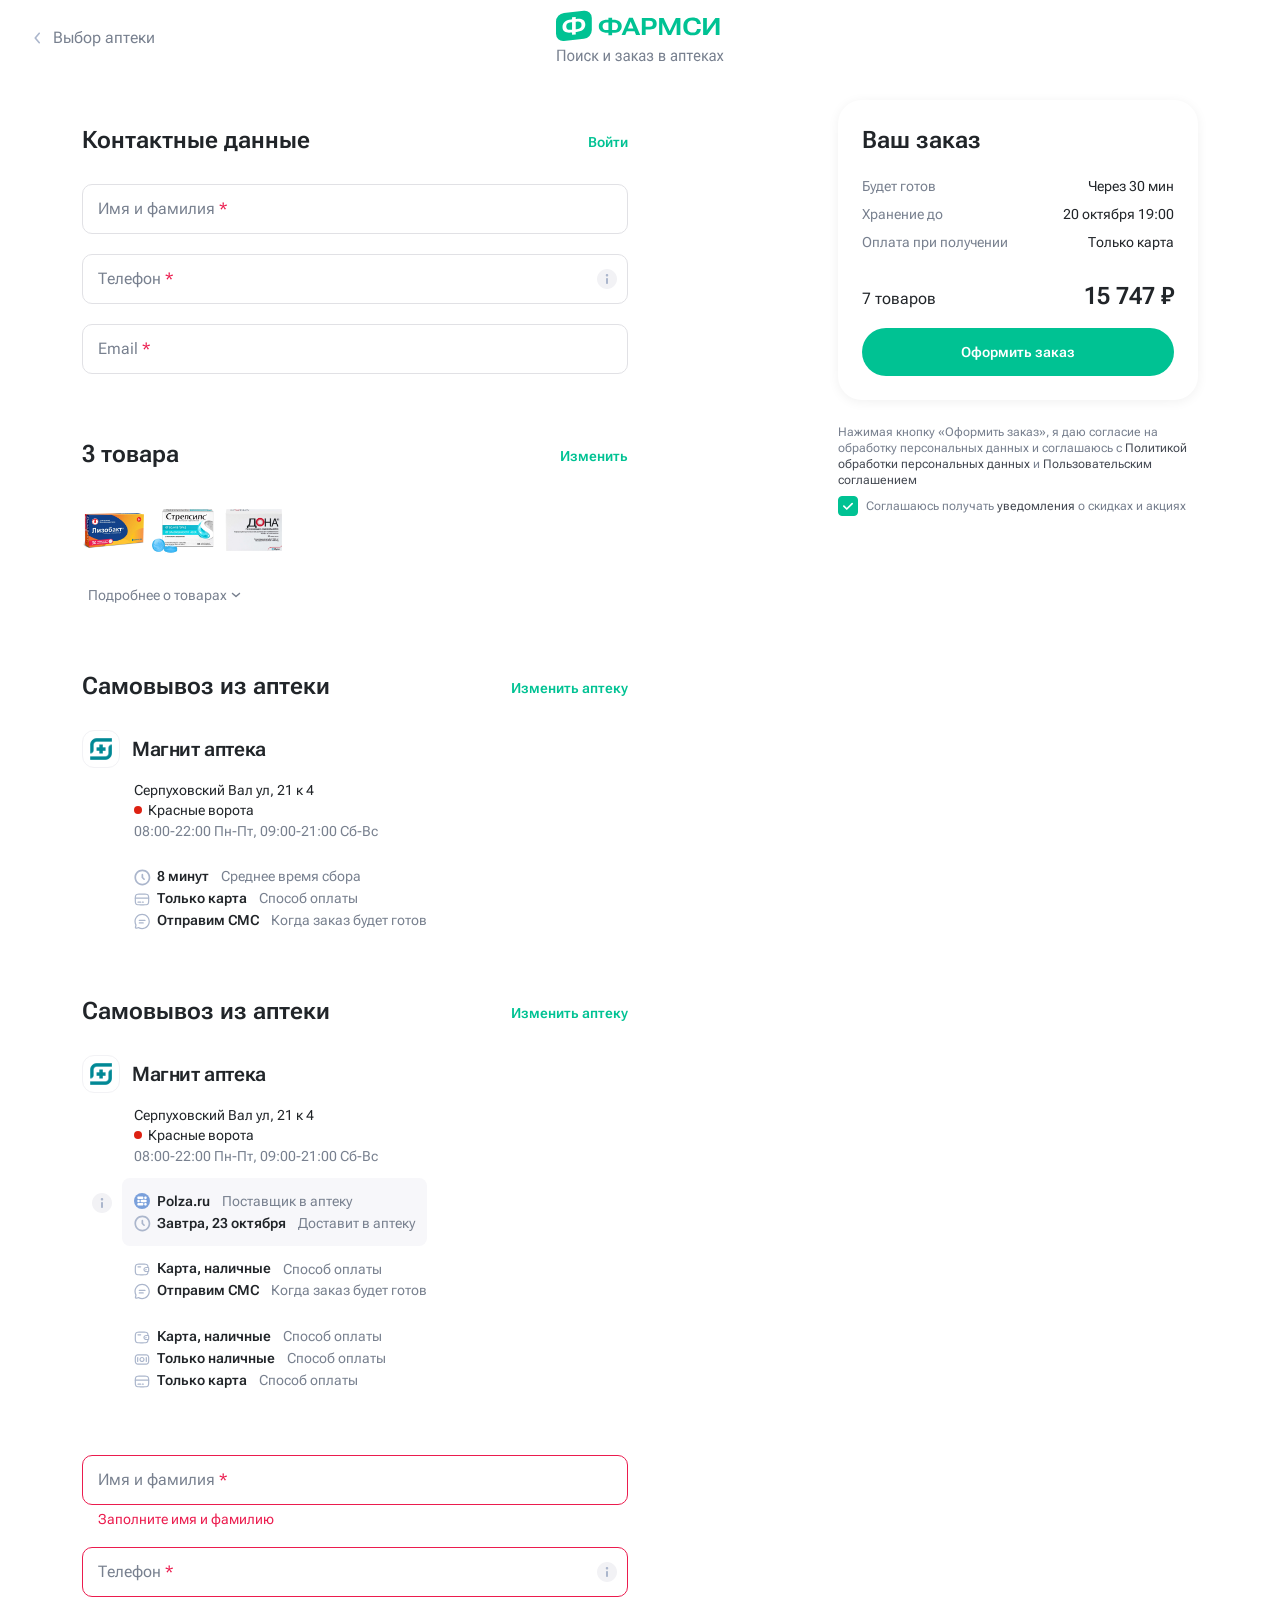
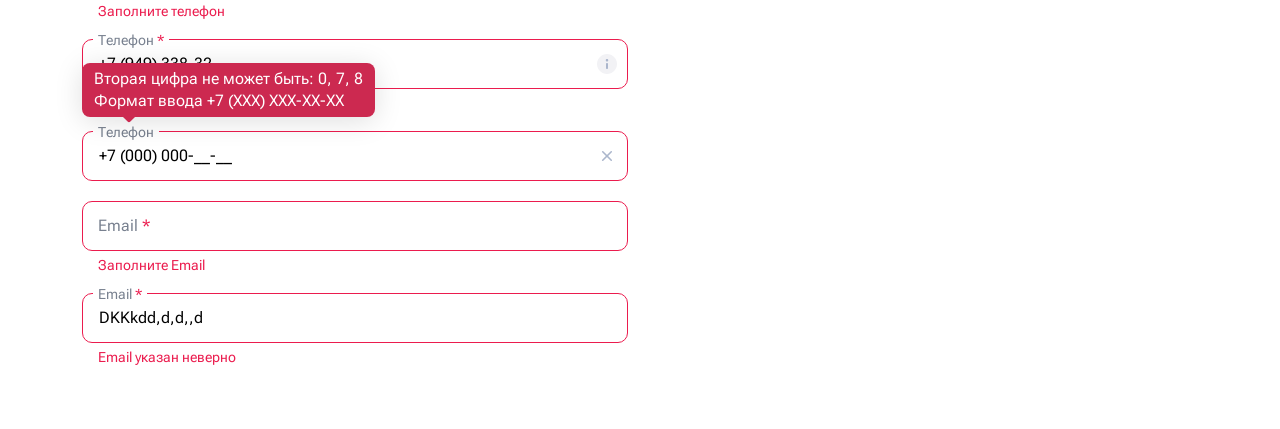
==== 3-rd-step.html @ 785c0ee1 "upload" ====
<!DOCTYPE html>
<html lang="ru">

<head>
	<meta charset="utf-8">
	<meta http-equiv="X-UA-Compatible" content="IE=edge">
	<meta name="viewport" content="width=device-width, initial-scale=1.0, maximum-scale=1.0, viewport-fit=cover">
	<meta name="description" content="Описание страницы">
	<meta name="format-detection" content="telephone=no">
	<meta name="robots" content="noindex">
	<title>Шаг 3 - Неавторизован</title>
	<link rel="apple-touch-icon" href="./assets/images/apple-touch-icon-C9QjvEhI.png" sizes="144x144">
	<link rel="icon" href="./assets/images/favicon-16x16-CDKs5s7O.png" sizes="16x16">
	<link rel="icon" href="./assets/images/favicon-32x32-Dmmu4h1M.png" sizes="32x32">
	<link rel="manifest" href="./assets/site-BRCrxVoA.webmanifest">
	<link rel="mask-icon" href="./assets/images/safari-pinned-tab-ThR9FbhP.svg">
	<link rel="preconnect" href="https://fonts.googleapis.com">
	<link rel="preconnect" href="https://fonts.gstatic.com" crossorigin>
	<link href="https://fonts.googleapis.com/css2?family=Roboto+Flex:opsz,slnt,wdth,wght,GRAD,XOPQ,XTRA,YOPQ,YTAS,YTDE,YTFI,YTLC,YTUC@8..144,-10..0,25..151,100..1000,-200..150,27..175,323..603,25..135,649..854,-305..-98,560..788,416..570,528..760&display=swap"
		  rel="stylesheet">
	<link href="https://cdn.jsdelivr.net/npm/bootstrap@5.3.3/dist/css/bootstrap.min.css" rel="stylesheet"
		  integrity="sha384-QWTKZyjpPEjISv5WaRU9OFeRpok6YctnYmDr5pNlyT2bRjXh0JMhjY6hW+ALEwIH" crossorigin="anonymous">
	<link rel="stylesheet" href="https://cdn.jsdelivr.net/npm/swiper@11/swiper-bundle.min.css"/>
	<link rel="stylesheet" href="https://cdn.jsdelivr.net/npm/@fancyapps/ui@5.0/dist/fancybox/fancybox.css"/>
	<script src="https://api-maps.yandex.ru/2.1/?apikey=b603dd45-d3d4-4cc6-bc5e-3985d0624e53&lang=ru_RU"></script>
  <script type="module" crossorigin src="./assets/index-DP8fOrDg.js"></script>
  <link rel="stylesheet" crossorigin href="./assets/css/index-PThS0J7I.css">
</head>

<body>
<div class="site">
	<header class="header header--confirm">
		<!-- Header Start-->
		<div class="container">
			<div class="row">
				<div class="col-12">
					<div class="header-confirm">
						<a href="#" class="header-confirm__back">
							<svg class="back-icon">
								<use xlink:href="./assets/images/sprites-BpR0RG1N.svg#chev-left"></use>
							</svg>
							<span>Выбор аптеки</span>
						</a>
					
						<a href="#" class="header-confirm__logo">
							<img src="./assets/images/logo-BQ3vc78d.svg" alt="logo">
						</a>
					</div>
				</div>
			</div>
		</div>
		
		<!-- Header End-->
	</header>
	<!-- Main section-->
	<main class="">
		<div class="confirm">
			<div class="container">
				<div class="row">
					<div class="col-6 confirm-content">
						<div class="confirm-block">
							<div class="confirm-header">
								<div class="confirm-header__title">Контактные данные</div>
								<a href="#" class="confirm-header__link">Войти</a>
							</div>
							<form action="#" class="confirm-form">
								<div class="enter-modal__group">
									<div class="enter-modal__group-inner">
										<input autocomplete="off" type="text" name="mail" placeholder=" " class="enter-modal__input">
										<button type="button" class="modal__clear">
										  <svg aria-hidden="true" width="20" height="20" viewBox="0 0 20 20" fill="none" xmlns="http://www.w3.org/2000/svg">
												<path d="M15.332 4.66663L4.66536 15.3333" stroke="#ABB6CC" stroke-width="2" stroke-linecap="round" stroke-linejoin="round"></path>
												<path d="M4.66797 4.66663L15.3346 15.3333" stroke="#ABB6CC" stroke-width="2" stroke-linecap="round" stroke-linejoin="round"></path>
											</svg>
										</button>
										<label class="enter-modal__placeholder">Имя и фамилия <span class="textarea-placeholder__red">*</span></label>
									</div>
								</div>
								
								<div class="enter-modal__group">
									<div class="enter-modal__group-inner" data-tooltip-parent-info>
										<input inputmode="tel" autocomplete="off" type="tel" name="phone" placeholder=" " class="enter-modal__input">
										<button type="button" class="modal__info-mark" data-bs-toggle="tooltip" data-bs-container="[data-tooltip-parent-info]" data-bs-trigger="hover" data-bs-placement="top" data-bs-fallbackplacements="['top']" data-bs-custom-class="modal-info-mark-tooltip" data-bs-title="На указанный номер телефона отправим СМС, когда заказ будет готов.<br> Ваши данные под защитой, мы не отправляем спам" data-bs-html="true" title="">
											<svg width="20" height="20" viewBox="0 0 20 20" fill="none" xmlns="http://www.w3.org/2000/svg">
												<g clip-path="url(#clip0_465_4033)">
												<path d="M20 10C20 15.5228 15.5228 20 10 20C4.47715 20 0 15.5228 0 10C0 4.47715 4.47715 0 10 0C15.5228 0 20 4.47715 20 10Z" fill="#F2F2F5"/>
												<path fill-rule="evenodd" clip-rule="evenodd" d="M10 15C9.44772 15 9 14.5523 9 14L9 10C9 9.44772 9.44772 9 10 9C10.5523 9 11 9.44772 11 10L11 14C11 14.5523 10.5523 15 10 15Z" fill="#ABB6CC"/>
												<path d="M11.25 6.25C11.25 5.55964 10.6904 5 10 5C9.30964 5 8.75 5.55964 8.75 6.25C8.75 6.94036 9.30964 7.5 10 7.5C10.6904 7.5 11.25 6.94036 11.25 6.25Z" fill="#ABB6CC"/>
												</g>
												<defs>
												<clipPath id="clip0_465_4033">
												<rect width="20" height="20" fill="white"/>
												</clipPath>
												</defs>
											</svg>
										</button>
										<button type="button" class="modal__clear">
											  <svg aria-hidden="true" width="20" height="20" viewBox="0 0 20 20" fill="none" xmlns="http://www.w3.org/2000/svg">
												<path d="M15.332 4.66663L4.66536 15.3333" stroke="#ABB6CC" stroke-width="2" stroke-linecap="round" stroke-linejoin="round"></path>
												<path d="M4.66797 4.66663L15.3346 15.3333" stroke="#ABB6CC" stroke-width="2" stroke-linecap="round" stroke-linejoin="round"></path>
											</svg>
										</button>
										<label class="enter-modal__placeholder">Телефон <span class="textarea-placeholder__red">*</span></label>
									</div>
								</div>
								
								<div class="enter-modal__group">
									<div class="enter-modal__group-inner">
										<input autocomplete="off" type="text" name="mail" placeholder=" " class="enter-modal__input">
										<button type="button" class="modal__clear">
											<svg aria-hidden="true" width="20" height="20" viewBox="0 0 20 20" fill="none" xmlns="http://www.w3.org/2000/svg">
												<path d="M15.332 4.66663L4.66536 15.3333" stroke="#ABB6CC" stroke-width="2" stroke-linecap="round" stroke-linejoin="round"></path>
												<path d="M4.66797 4.66663L15.3346 15.3333" stroke="#ABB6CC" stroke-width="2" stroke-linecap="round" stroke-linejoin="round"></path>
											</svg>
										</button>
										<label class="enter-modal__placeholder">Email <span class="textarea-placeholder__red">*</span></label>
									</div>	
								</div>
							</form>
						</div><!-- confirm-block -->
						
						<div class="confirm-block">
							<div class="confirm-header">
								<div class="confirm-header__title">3 товара</div>
								<a href="#" class="confirm-header__link">Изменить</a>
							</div>

							<div class="confirm-products">
								<div class="confirm-products__row">
									<div class="confirm-product">
										<img src="./assets/images/product-1@2x-DuPQMpGz.png" alt="alt">
									</div>
									<div class="confirm-product">
										<img src="./assets/images/product-2@2x-C1sm1-f9.png" alt="alt">
									</div>
									<div class="confirm-product">
										<img src="./assets/images/product-8-B-CTQF6W.png" alt="alt">
									</div>
								</div>

								<div class="confirm-products__expand">
									<div class="confirm-product-expand expand-confirm-product">
										<a href="#" class="expand-confirm-product__img">
											<img src="./assets/images/product-1@2x-DuPQMpGz.png" alt="alt">
										</a>
										<div class="expand-confirm-product__name">
											<a href="#" class="expand-confirm-product__name-text">
												Супрастин (для инъекций), 20 мг/мл, раствор для внутривенного, (для инъекций), 20 мг/мл, раствор для внутривенного, 10
											</a>
											<div class="product-info__bottom">
												<span class="product__description-icon">
													<svg viewBox="0 0 24 24">
														<path d="M3 10C3 6.22876 3 4.34315 4.17157 3.17157C5.34315 2 7.22876 2 11 2H13C16.7712 2 18.6569 2 19.8284 3.17157C21 4.34315 21 6.22876 21 10V14C21 17.7712 21 19.6569 19.8284 20.8284C18.6569 22 16.7712 22 13 22H11C7.22876 22 5.34315 22 4.17157 20.8284C3 19.6569 3 17.7712 3 14V10Z" stroke="#ABB6CC" stroke-width="2"></path>
														<path d="M12 8L12 10M12 10L12 12M12 10H9.99998M12 10L14 10" stroke="#EB135B" stroke-width="2" stroke-linecap="round"></path>
														<path d="M8 18L16 18" stroke="#ABB6CC" stroke-width="2" stroke-linecap="round"></path>
													</svg>
													По рецепту
												</span>
											</div>
										</div>

										<div class="expand-confirm-product__info">
											<div class="expand-confirm-product__price">12 800 ₽</div>
											<div class="expand-confirm-product__count">× 3 шт.</div>
										</div>
									</div><!-- expand-confirm-product -->

									<div class="confirm-product-expand expand-confirm-product">
										<a href="#" class="expand-confirm-product__img">
											<img src="./assets/images/product-2@2x-C1sm1-f9.png" alt="alt">
										</a>
										<a href="#" class="expand-confirm-product__name">Супрастин (для инъекций), 20 мг/мл, раствор для внутривенного.</a>

										<div class="expand-confirm-product__info">
											<div class="expand-confirm-product__price">12 800 ₽</div>
											<div class="expand-confirm-product__count">× 3 шт.</div>
										</div>
									</div><!-- expand-confirm-product -->

									<div class="confirm-product-expand expand-confirm-product">
										<a href="#" class="expand-confirm-product__img">
											<img src="./assets/images/product-8-B-CTQF6W.png" alt="alt">
										</a>
										<a href="#" class="expand-confirm-product__name">Раствор для внутривенного, 10 мг/мл, капли для приема внутрь, 20 мл, 1 шт. капли</a>

										<div class="expand-confirm-product__info">
											<div class="expand-confirm-product__price">12 800 ₽</div>
											<div class="expand-confirm-product__count">× 3 шт.</div>
										</div>
									</div><!-- expand-confirm-product -->

								</div>

								<button type="button" class="confirm-products__toggler">
									<span>Подробнее о товарах</span>
									<svg class="confirm-products__toggler-icon">
										<use xlink:href="./assets/images/sprites-BpR0RG1N.svg#chev-down"></use>
									</svg>
								</button>
							</div><!-- confirm-products -->

							
						</div><!-- confirm-block -->

						<div class="confirm-block">
							<div class="confirm-header">
								<div class="confirm-header__title">Самовывоз из аптеки</div>
								<a href="#" class="confirm-header__link">Изменить аптеку</a>
							</div>
							<div class="confirm-location">
								<div class="pricelist__company">
									<img class="pricelist__logo" src="./assets/images/magnit_logo-DAFS3cN4.png" alt="">
									<span class="pricelist__name">Магнит аптека
									</span>
								</div>
								<div class="confirm-location__info">
									<div class="pricelist__address">Серпуховский Вал ул, 21 к 4</div>
									<div class="pricelist__subway">Красные ворота</div>
									<div class="pricelist__schedule">08:00-22:00 Пн-Пт, 09:00-21:00 Сб-Вс</div>
								</div>

								<div class="confirm-payment">
									<div class="confirm-payment__item">
										<span class="confirm-payment__icon">
											<svg class="icon-pay-clock">
												<use xlink:href="./assets/images/sprites-BpR0RG1N.svg#pay-clock"></use>
											</svg>
										</span>
										<span class="confirm-payment__val">8 минут</span>
										<span class="confirm-payment__key">Среднее время сбора</span>
									</div><!-- confirm-payment__item -->

									<div class="confirm-payment__item">
										<span class="confirm-payment__icon">
											<svg class="icon-product-card">
												<use xlink:href="./assets/images/sprites-BpR0RG1N.svg#credit-card"></use>
											</svg>
										</span>
										<span class="confirm-payment__val">Только карта</span>
										<span class="confirm-payment__key">Способ оплаты</span>
									</div><!-- confirm-payment__item -->

									<div class="confirm-payment__item">
										<span class="confirm-payment__icon">
											<svg class="icon-sms">
												<use xlink:href="./assets/images/sprites-BpR0RG1N.svg#sms"></use>
											</svg>
										</span>
										<span class="confirm-payment__val">Отправим СМС</span>
										<span class="confirm-payment__key">Когда заказ будет готов</span>
									</div><!-- confirm-payment__item -->

								</div>
							</div>
						</div><!-- confirm-block -->
						
						<!-- Доставка поставщика -->
						<div class="confirm-block" data-tooltip-supplier-info>
							<div class="confirm-header">
								<div class="confirm-header__title">Самовывоз из аптеки</div>
								<a href="#" class="confirm-header__link">Изменить аптеку</a>
							</div>
							<div class="confirm-location">
								<div class="pricelist__company">
									<img class="pricelist__logo" src="./assets/images/magnit_logo-DAFS3cN4.png" alt="">
									<span class="pricelist__name">Магнит аптека
									</span>
								</div>

								<div class="confirm-location__info confirm-location__info--supplier">
									<div class="pricelist__address">Серпуховский Вал ул, 21 к 4</div>
									<div class="pricelist__subway">Красные ворота</div>
									<div class="pricelist__schedule">08:00-22:00 Пн-Пт, 09:00-21:00 Сб-Вс</div>
								</div>

								<div class="confirm-supplier">
									<div class="confirm-supplier__icon">
										<svg width="20" height="20" viewBox="0 0 20 20" fill="none" xmlns="http://www.w3.org/2000/svg" data-bs-toggle="tooltip" data-bs-container="[data-tooltip-supplier-info]" data-bs-trigger="hover" data-bs-placement="top" data-bs-fallbackplacements="['top']" data-bs-custom-class="confirm-supplier-tooltip" data-bs-title="Товар поступит в аптеку 23 октября от поставщика Polza.ru. Забрать заказ вы сможете после получения СМС о готовности заказа" data-bs-html="true" title="" data-bs-original-title="">
											<g clip-path="url(#clip0_465_4033)">
											<path d="M20 10C20 15.5228 15.5228 20 10 20C4.47715 20 0 15.5228 0 10C0 4.47715 4.47715 0 10 0C15.5228 0 20 4.47715 20 10Z" fill="#F2F2F5"></path>
											<path fill-rule="evenodd" clip-rule="evenodd" d="M10 15C9.44772 15 9 14.5523 9 14L9 10C9 9.44772 9.44772 9 10 9C10.5523 9 11 9.44772 11 10L11 14C11 14.5523 10.5523 15 10 15Z" fill="#ABB6CC"></path>
											<path d="M11.25 6.25C11.25 5.55964 10.6904 5 10 5C9.30964 5 8.75 5.55964 8.75 6.25C8.75 6.94036 9.30964 7.5 10 7.5C10.6904 7.5 11.25 6.94036 11.25 6.25Z" fill="#ABB6CC"></path>
											</g>
											<defs>
											<clipPath id="clip0_465_4033">
											<rect width="20" height="20" fill="white"></rect>
											</clipPath>
											</defs>
										</svg>
									</div>
									<div class="confirm-supplier__body">
										<div class="confirm-payment__item">
											<span class="confirm-payment__icon">
												<img src="./assets/images/Polza_logo-BlcW6tYA.svg" alt="alg">
											</span>
											<span class="confirm-payment__val">Polza.ru</span>
											<span class="confirm-payment__key">Поставщик в аптеку</span>
										</div><!-- confirm-payment__item -->

										<div class="confirm-payment__item">
											<span class="confirm-payment__icon">
												<svg class="icon-pay-clock">
													<use xlink:href="./assets/images/sprites-BpR0RG1N.svg#pay-clock"></use>
												</svg>
											</span>
											<span class="confirm-payment__val">Завтра, 23 октября</span>
											<span class="confirm-payment__key">Доставит в аптеку</span>
										</div><!-- confirm-payment__item -->
									</div>
								</div>

								<div class="confirm-payment">
									<div class="confirm-payment__item">
										<span class="confirm-payment__icon">
											<svg class="icon-product-card">
												<use xlink:href="./assets/images/sprites-BpR0RG1N.svg#card-cash"></use>
											</svg>
										</span>
										<span class="confirm-payment__val">Карта, наличные</span>
										<span class="confirm-payment__key">Способ оплаты</span>
									</div><!-- confirm-payment__item -->

									<div class="confirm-payment__item">
										<span class="confirm-payment__icon">
											<svg class="icon-sms">
												<use xlink:href="./assets/images/sprites-BpR0RG1N.svg#sms"></use>
											</svg>
										</span>
										<span class="confirm-payment__val">Отправим СМС</span>
										<span class="confirm-payment__key">Когда заказ будет готов</span>
									</div><!-- confirm-payment__item -->

								</div>

								<div class="confirm-payment" style="margin-top: 24px;">
									<div class="confirm-payment__item">
										<span class="confirm-payment__icon">
											<svg class="icon-product-card">
												<use xlink:href="./assets/images/sprites-BpR0RG1N.svg#card-cash"></use>
											</svg>
										</span>
										<span class="confirm-payment__val">Карта, наличные</span>
										<span class="confirm-payment__key">Способ оплаты</span>
									</div><!-- confirm-payment__item -->

									<div class="confirm-payment__item">
										<span class="confirm-payment__icon">
											<svg class="icon-product-card">
												<use xlink:href="./assets/images/sprites-BpR0RG1N.svg#cash"></use>
											</svg>
										</span>
										<span class="confirm-payment__val">Только наличные</span>
										<span class="confirm-payment__key">Способ оплаты</span>
									</div><!-- confirm-payment__item -->

									<div class="confirm-payment__item">
										<span class="confirm-payment__icon">
											<svg class="icon-product-card">
												<use xlink:href="./assets/images/sprites-BpR0RG1N.svg#credit-card"></use>
											</svg>
										</span>
										<span class="confirm-payment__val">Только карта</span>
										<span class="confirm-payment__key">Способ оплаты</span>
									</div><!-- confirm-payment__item -->

								</div>
							</div>
						</div><!-- confirm-block -->

						<div class="confirm-block">
							<form action="#" class="confirm-form">
								<div class="enter-modal__group enter-modal__group--error">
									<div class="enter-modal__group-inner">
										<input autocomplete="off" type="text" name="mail" placeholder=" " class="enter-modal__input enter-modal__input--error">
										<button type="button" class="modal__clear">
										  <svg aria-hidden="true" width="20" height="20" viewBox="0 0 20 20" fill="none" xmlns="http://www.w3.org/2000/svg">
												<path d="M15.332 4.66663L4.66536 15.3333" stroke="#ABB6CC" stroke-width="2" stroke-linecap="round" stroke-linejoin="round"></path>
												<path d="M4.66797 4.66663L15.3346 15.3333" stroke="#ABB6CC" stroke-width="2" stroke-linecap="round" stroke-linejoin="round"></path>
											</svg>
										</button>
										<label class="enter-modal__placeholder">Имя и фамилия <span class="textarea-placeholder__red">*</span></label>
									</div>
									<div class="modal__error">Заполните имя и фамилию</div>
								</div>
								
								<div class="enter-modal__group enter-modal__group--error">
									<div class="enter-modal__group-inner" data-tooltip-parent-info-1>
										<input inputmode="tel" autocomplete="off" type="tel" name="phone" placeholder=" " class="enter-modal__input enter-modal__input--error">
										<button type="button" class="modal__info-mark" data-bs-toggle="tooltip" data-bs-container="[data-tooltip-parent-info-1]" data-bs-trigger="hover" data-bs-placement="top" data-bs-fallbackplacements="['top']" data-bs-custom-class="modal-info-mark-tooltip" data-bs-title="На указанный номер телефона отправим СМС, когда заказ будет готов.<br> Ваши данные под защитой, мы не отправляем спам" data-bs-html="true" title="">
											<svg width="20" height="20" viewBox="0 0 20 20" fill="none" xmlns="http://www.w3.org/2000/svg">
												<g clip-path="url(#clip0_465_4033)">
												<path d="M20 10C20 15.5228 15.5228 20 10 20C4.47715 20 0 15.5228 0 10C0 4.47715 4.47715 0 10 0C15.5228 0 20 4.47715 20 10Z" fill="#F2F2F5"/>
												<path fill-rule="evenodd" clip-rule="evenodd" d="M10 15C9.44772 15 9 14.5523 9 14L9 10C9 9.44772 9.44772 9 10 9C10.5523 9 11 9.44772 11 10L11 14C11 14.5523 10.5523 15 10 15Z" fill="#ABB6CC"/>
												<path d="M11.25 6.25C11.25 5.55964 10.6904 5 10 5C9.30964 5 8.75 5.55964 8.75 6.25C8.75 6.94036 9.30964 7.5 10 7.5C10.6904 7.5 11.25 6.94036 11.25 6.25Z" fill="#ABB6CC"/>
												</g>
												<defs>
												<clipPath id="clip0_465_4033">
												<rect width="20" height="20" fill="white"/>
												</clipPath>
												</defs>
											</svg>
										</button>
										<button type="button" class="modal__clear">
											  <svg aria-hidden="true" width="20" height="20" viewBox="0 0 20 20" fill="none" xmlns="http://www.w3.org/2000/svg">
												<path d="M15.332 4.66663L4.66536 15.3333" stroke="#ABB6CC" stroke-width="2" stroke-linecap="round" stroke-linejoin="round"></path>
												<path d="M4.66797 4.66663L15.3346 15.3333" stroke="#ABB6CC" stroke-width="2" stroke-linecap="round" stroke-linejoin="round"></path>
											</svg>
										</button>
										<label class="enter-modal__placeholder">Телефон <span class="textarea-placeholder__red">*</span></label>
									</div>
									<div class="modal__error">Заполните телефон</div>
								</div>

								<div class="enter-modal__group enter-modal__group--error">
									<div class="enter-modal__group-inner" data-tooltip-parent-info-2>
										<input inputmode="tel" autocomplete="off" type="tel" name="phone" placeholder=" " value="+7 (949) 338-32-__" class="enter-modal__input enter-modal__input--error">
										<button type="button" class="modal__info-mark" data-bs-toggle="tooltip" data-bs-container="[data-tooltip-parent-info-2]" data-bs-trigger="hover" data-bs-placement="top" data-bs-fallbackplacements="['top']" data-bs-custom-class="modal-info-mark-tooltip" data-bs-title="На указанный номер телефона отправим СМС, когда заказ будет готов.<br> Ваши данные под защитой, мы не отправляем спам" data-bs-html="true" title="">
											<svg width="20" height="20" viewBox="0 0 20 20" fill="none" xmlns="http://www.w3.org/2000/svg">
												<g clip-path="url(#clip0_465_4033)">
												<path d="M20 10C20 15.5228 15.5228 20 10 20C4.47715 20 0 15.5228 0 10C0 4.47715 4.47715 0 10 0C15.5228 0 20 4.47715 20 10Z" fill="#F2F2F5"/>
												<path fill-rule="evenodd" clip-rule="evenodd" d="M10 15C9.44772 15 9 14.5523 9 14L9 10C9 9.44772 9.44772 9 10 9C10.5523 9 11 9.44772 11 10L11 14C11 14.5523 10.5523 15 10 15Z" fill="#ABB6CC"/>
												<path d="M11.25 6.25C11.25 5.55964 10.6904 5 10 5C9.30964 5 8.75 5.55964 8.75 6.25C8.75 6.94036 9.30964 7.5 10 7.5C10.6904 7.5 11.25 6.94036 11.25 6.25Z" fill="#ABB6CC"/>
												</g>
												<defs>
												<clipPath id="clip0_465_4033">
												<rect width="20" height="20" fill="white"/>
												</clipPath>
												</defs>
											</svg>
										</button>
										<button type="button" class="modal__clear">
											  <svg aria-hidden="true" width="20" height="20" viewBox="0 0 20 20" fill="none" xmlns="http://www.w3.org/2000/svg">
												<path d="M15.332 4.66663L4.66536 15.3333" stroke="#ABB6CC" stroke-width="2" stroke-linecap="round" stroke-linejoin="round"></path>
												<path d="M4.66797 4.66663L15.3346 15.3333" stroke="#ABB6CC" stroke-width="2" stroke-linecap="round" stroke-linejoin="round"></path>
											</svg>
										</button>
										<label class="enter-modal__placeholder">Телефон <span class="textarea-placeholder__red">*</span></label>
									</div>
									<div class="modal__error">Телефон указан не полностью</div>
								</div>

								<div class="enter-modal__group enter-modal__group--error">
									<div class="enter-modal__group-inner">
										<div class="phone-valid-error">
											<div class="phone-valid-error__row">Вторая цифра не может быть: 0, 7, 8</div>
											<div class="phone-valid-error__row">Формат ввода +7 (ХХХ) ХХХ-ХХ-ХХ
											</div>
										</div>

										<input inputmode="tel" autocomplete="off" type="tel" name="phone" placeholder=" " value="+7 (000) 000-__-__" class="enter-modal__input enter-modal__input--error">
										<button type="button" class="modal__clear active">
											<svg aria-hidden="true" width="20" height="20" viewBox="0 0 20 20" fill="none" xmlns="http://www.w3.org/2000/svg">
												<path d="M15.332 4.66663L4.66536 15.3333" stroke="#ABB6CC" stroke-width="2" stroke-linecap="round" stroke-linejoin="round"></path>
												<path d="M4.66797 4.66663L15.3346 15.3333" stroke="#ABB6CC" stroke-width="2" stroke-linecap="round" stroke-linejoin="round"></path>
											</svg>
										</button>
										<label class="enter-modal__placeholder">Телефон</label>
									</div>
								</div>
								
								<div class="enter-modal__group enter-modal__group--error">
									<div class="enter-modal__group-inner">
										<input autocomplete="off" type="text" name="mail" placeholder=" " class="enter-modal__input enter-modal__input--error">
										<button type="button" class="modal__clear">
											<svg aria-hidden="true" width="20" height="20" viewBox="0 0 20 20" fill="none" xmlns="http://www.w3.org/2000/svg">
												<path d="M15.332 4.66663L4.66536 15.3333" stroke="#ABB6CC" stroke-width="2" stroke-linecap="round" stroke-linejoin="round"></path>
												<path d="M4.66797 4.66663L15.3346 15.3333" stroke="#ABB6CC" stroke-width="2" stroke-linecap="round" stroke-linejoin="round"></path>
											</svg>
										</button>
										<label class="enter-modal__placeholder">Email <span class="textarea-placeholder__red">*</span></label>
									</div>
									<div class="modal__error">Заполните Email</div>
								</div>

								<div class="enter-modal__group enter-modal__group--error">
									<div class="enter-modal__group-inner">
										<input autocomplete="off" type="text" name="mail" placeholder=" " value="DKKkdd,d,d,,d" class="enter-modal__input enter-modal__input--error">
										<button type="button" class="modal__clear">
											<svg aria-hidden="true" width="20" height="20" viewBox="0 0 20 20" fill="none" xmlns="http://www.w3.org/2000/svg">
												<path d="M15.332 4.66663L4.66536 15.3333" stroke="#ABB6CC" stroke-width="2" stroke-linecap="round" stroke-linejoin="round"></path>
												<path d="M4.66797 4.66663L15.3346 15.3333" stroke="#ABB6CC" stroke-width="2" stroke-linecap="round" stroke-linejoin="round"></path>
											</svg>
										</button>
										<label class="enter-modal__placeholder">Email <span class="textarea-placeholder__red">*</span></label>
									</div>
									<div class="modal__error">Email указан неверно</div>
								</div>
							</form>
						</div>

					</div>
					<div class="col">
						<div class="order-overall-wrap">
							<div class="order-overall">
								<div class="order-overall__top">
									<div class="order-overall__titlle">Ваш заказ</div>
									<div class="order-overall__info">
										<div class="order-overall__key">Будет готов</div>
										<div class="order-overall__val">Через 30 мин</div>
										<div class="order-overall__key">Хранение до</div>
										<div class="order-overall__val">20 октября 19:00</div>
										<div class="order-overall__key">Оплата при получении</div>
										<div class="order-overall__val">Только карта</div>
									</div>
									<div class="order-overall__result">
										<div class="order-overall__items">7 товаров</div>
										<div class="order-overall__price">15 747 ₽</div>
									</div>
									<button class="order-overall__action button button-primary w-100">Оформить заказ</button>
								</div>

								<div class="modal__policy policy-modal">
									<p class="policy-modal__note">Нажимая кнопку «Оформить заказ», я даю согласие на обработку персональных данных и соглашаюсь с <a href="#">Политикой обработки персональных данных</a> и <a href="#">Пользовательским соглашением</a></p>
									<div class="policy-modal__block">
										<label class="policy-modal__check">
											<input type="checkbox" checked="" name="policy-check" class="policy-modal__input"><span class="policy-modal__false-check">
											<svg width="12" height="9" viewBox="0 0 12 9" fill="none" xmlns="http://www.w3.org/2000/svg">
												<path d="M1 4L4.5 7.5L11 1" stroke="white" stroke-width="2" stroke-linecap="round" stroke-linejoin="round"></path>
											</svg></span>
										</label>
										<div class="policy-modal__confirm">Соглашаюсь получать <a href="#">уведомления</a> о скидках и акциях</div>
									</div>
								</div>
							</div>
						</div>
						
					</div>
				</div>
			</div>
		</div><!-- confirm-content -->

	</main>
</div>

<div class="scroll-up scroll-up--hidden is-active">
	<svg class="scroll-up__icon">
		<use xlink:href="./assets/images/sprites-BpR0RG1N.svg#arrow-up"></use>
	</svg>
</div>

<div class="toast fade hide">
	<div class="toast-body">
		<div class="d-flex align-items-center"><img class="toast-image" src="./assets/images/product-3-C06GJjld.png" alt=""
													width="66" height="66">
			<div class="d-flex align-items-center toast-inner">
				<div class="text-white toast-text">Товар добавлен в корзину</div>
				<a class="toast-button" href="#">Перейти</a>
			</div>
		</div>
	</div>
</div>

<div class="modal fade" id="cityChangeModal" tabindex="-1"
	 aria-hidden="true">
	<div class="modal-dialog modal-dialog-centered city-change-modal">
		<div class="city-change modal-content">
			<button type="button" class="city-change__close" data-bs-dismiss="modal"
					aria-label="Close">
				<svg aria-hidden="true" width="20" height="20" viewBox="0 0 20 20"
					 fill="none" xmlns="http://www.w3.org/2000/svg">
					<path d="M15.332 4.66663L4.66536 15.3333" stroke="#ABB6CC"
						  stroke-width="2" stroke-linecap="round"
						  stroke-linejoin="round"/>
					<path d="M4.66797 4.66663L15.3346 15.3333" stroke="#ABB6CC"
						  stroke-width="2" stroke-linecap="round"
						  stroke-linejoin="round"/>
				</svg>
			</button>
			<div class="modal__header city-change__header">
				<p class="city-change__title">Выберите город</p>
				<div class="city-change__define">
					<svg class="city-change__define-icon" width="20" height="20" viewBox="0 0 20 20" fill="none"
						 xmlns="http://www.w3.org/2000/svg">
						<path d="M11.25 18.4993L15.8333 5.16602L2.5 9.74935L7.95416 11.931C8.46237 12.1343 8.86505 12.537 9.06833 13.0452L11.25 18.4993Z"
							  stroke="#00C293" stroke-width="2" stroke-linecap="round" stroke-linejoin="round"/>
					</svg>

					<div class="city-change__loading city-change__define-loading">
						<div class="button--loading"></div>
					</div>

					Определить
				</div>
			</div>
			<div class="modal__body city-change__body">
				<div class="city-change__choosen">
					<svg class="city-change__choosen-icon" width="20" height="20" viewBox="0 0 20 20" fill="none"
						 xmlns="http://www.w3.org/2000/svg">
						<path fill-rule="evenodd" clip-rule="evenodd"
							  d="M8.71159 18.8511L10 19.9994L11.2884 18.8511C15.4026 15.1846 17.5 11.9276 17.5 8.87888C17.5 4.55054 14.1783 1.25 10 1.25C5.82171 1.25 2.5 4.55054 2.5 8.87888C2.5 11.9276 4.59737 15.1846 8.71159 18.8511ZM13.75 8.75C13.75 6.67893 12.0711 5 10 5C7.92893 5 6.25 6.67893 6.25 8.75C6.25 10.8211 7.92893 12.5 10 12.5C12.0711 12.5 13.75 10.8211 13.75 8.75Z"
							  fill="#ABB6CC"/>
					</svg>
					<div class="city-change__loading city-change__choosen-loading">
						<div class="button--loading"></div>
					</div>
					<div class="city-change__choosen-text">Выбран:</div>
					<div class="city-change__choosen-text city-change__choosen-text--city js-city-choosen-city">
						Ростов-на-Дону
					</div>
					<div class="city-change__choosen-text city-change__choosen-text--region js-city-choosen-region">
						Ростовская область, очень длинный текст рег
					</div>
				</div>
				<div class="form-group w-100" style="margin-bottom: 24px;">
					<input class="city-change__input js-city-search-input" type="text" name="city"
						   placeholder="Город или регион">
					<svg class="city-change__input-icon" width="20" height="20" viewBox="0 0 20 20" fill="none"
						 xmlns="http://www.w3.org/2000/svg">
						<g clip-path="url(#clip0_2477_21238)">
							<circle cx="7.91667" cy="7.91667" r="7.91667" transform="matrix(-1 0 0 1 18.3334 1.66602)"
									stroke="#ABB6CC" stroke-width="2"/>
							<path d="M4.58337 15.416L1.66671 18.3327" stroke="#ABB6CC" stroke-width="2"
								  stroke-linecap="round"/>
						</g>
						<defs>
							<clipPath id="clip0_2477_21238">
								<rect width="20" height="20" fill="white" transform="matrix(-1 0 0 1 20 0)"/>
							</clipPath>
						</defs>
					</svg>
					<div class="city-change__loading city-change__input-loading">
						<div class="button--loading"></div>
					</div>
					<button class="city-change__input-clear" onclick="$('.js-city-search-input').val('')" type="button">
						<svg width="16" height="16" viewBox="0 0 16 16" fill="none" xmlns="http://www.w3.org/2000/svg">
							<path d="M2.66663 2.66797L13.3333 13.3346" stroke="#ABB6CC" stroke-width="2"
								  stroke-linecap="round" stroke-linejoin="round"/>
							<path d="M13.3334 2.66797L2.66671 13.3346" stroke="#ABB6CC" stroke-width="2"
								  stroke-linecap="round" stroke-linejoin="round"/>
						</svg>
					</button>
				</div>
				<div class="city-change__cities">

				</div>
			</div>
		</div>
	</div>
</div>

<!--MODALS-->
<div class="modal" id="deletionConfirmModal" tabindex="-1" aria-hidden="true">
	<div class="modal-dialog  modal-dialog-centered">
		<div class="modal-content">
			<div class="modal-header">
				<h3 class="modal__title js-cart-confirm-title">Удалить выбранные товары?</h3>
				<button type="button" class="modal__close" data-bs-dismiss="modal" aria-label="Close">
					<svg width="20" height="20" viewBox="0 0 20 20" fill="none" xmlns="http://www.w3.org/2000/svg">
						<path d="M15.332 4.66675L4.66536 15.3334" stroke="#ABB6CC" stroke-width="2"
							  stroke-linecap="round" stroke-linejoin="round"/>
						<path d="M4.66797 4.66675L15.3346 15.3334" stroke="#ABB6CC" stroke-width="2"
							  stroke-linecap="round" stroke-linejoin="round"/>
					</svg>
				</button>
			</div>
			<div class="modal-body">
				<p class="modal__description">Отменить это действие будет невозможно</p>
			</div>
			<div class="modal-footer">
				<button class="button button-red js-cart-confirm-deletion">Удалить</button>
				<button type="button" class="button button-solid" data-bs-dismiss="modal">Отменить</button>
			</div>
		</div>
	</div>
</div>

<div class="modal" id="productSearchModal" tabindex="-1" aria-hidden="true">
	<div class="modal-dialog  modal-dialog-centered">
		<div class="modal-content">
			<div class="modal-header">
				<h3 class="modal__title">Товара нет в выбранном городе,<br> но есть в других аптеках региона</h3>
				<button type="button" class="modal__close" data-bs-dismiss="modal" aria-label="Close">
					<svg width="20" height="20" viewBox="0 0 20 20" fill="none" xmlns="http://www.w3.org/2000/svg">
						<path d="M15.332 4.66675L4.66536 15.3334" stroke="#ABB6CC" stroke-width="2"
							  stroke-linecap="round" stroke-linejoin="round"/>
						<path d="M4.66797 4.66675L15.3346 15.3334" stroke="#ABB6CC" stroke-width="2"
							  stroke-linecap="round" stroke-linejoin="round"/>
					</svg>
				</button>
			</div>
			<div class="modal-body" style=" margin: 4px 0 28px;">
				<button type="button" class="button button-primary"
						style="font-size: 16px; line-height: 24px; padding: 12px 28px; width: 100%; margin-top: 16px;">
					Посмотреть в аптеках региона
				</button>
			</div>
			<div class="modal-footer">
				<p class="modal__description js-cart-product-search-description">
					Или расширьте поиск на весь регион<br>
					<span class="modal__description--green js-cart-product-search-perform">Москва и МО</span>, чтобы собрать корзину<br>
					с этим товаром
				</p>
			</div>
		</div>
	</div>
</div>

<script src="https://code.jquery.com/jquery-3.7.0.min.js"
		integrity="sha256-2Pmvv0kuTBOenSvLm6bvfBSSHrUJ+3A7x6P5Ebd07/g=" crossorigin="anonymous"></script>
<script src="https://cdnjs.cloudflare.com/ajax/libs/bootstrap/5.0.1/js/bootstrap.bundle.min.js"></script>
<script src="https://cdn.jsdelivr.net/npm/@fancyapps/ui@5.0/dist/fancybox/fancybox.umd.js"></script>

</body>

</html>
---- assets/css/index-PThS0J7I.css ----
@charset "UTF-8";*,*:before,*:after{box-sizing:inherit;font-family:Roboto Flex,sans-serif!important}html{position:relative;min-height:100vh;box-sizing:border-box;font-family:Roboto Flex,sans-serif!important;font-size:16px;line-height:24px;scroll-behavior:smooth}html.has-cursor,html.has-cursor *{cursor:none!important}html.is-lock-scroll,html.is-lock-scroll body{overflow:hidden}html body.modal-open{overflow-y:hidden!important}html body.modal-open .header__fixed.is-active{max-width:calc(100% - 17px)}body{-webkit-font-smoothing:antialiased;text-decoration-skip:objects;text-rendering:optimizeLegibility;text-size-adjust:100%;-webkit-tap-highlight-color:transparent;margin:0;padding:0;position:relative}body .tooltip{--bs-tooltip-max-width: 186px;--bs-border-radius: 8px;--bs-tooltip-padding-y: 5px;--bs-tooltip-padding-x: 12px;--bs-emphasis-color: rgba(0, 0, 0, .8);font-family:Roboto Flex,sans-serif;font-size:16px;line-height:22px}body .bs-tooltip-auto[data-popper-placement^=top] .tooltip-arrow:before,body .bs-tooltip-top .tooltip-arrow:before{width:12px;height:6px;top:0;border:none;background:url([data-uri])}main{flex:1}.main{margin-top:184px;padding-bottom:96px}a,button{border:none;outline:none;background:transparent;transition:.2s;cursor:pointer}a{text-decoration:none;color:currentColor}.has-hover a:not([disabled]):hover{color:var(--primary-hover-color)}input{font-family:Roboto Flex,sans-serif}p{font-size:18px;line-height:24px}figure,picture{display:inline-block;margin:0;line-height:0}figure img,picture img{width:100%}img{vertical-align:top;max-width:100%;height:auto;-webkit-user-select:none;user-select:none}img[draggable=false]{pointer-events:none;-webkit-user-drag:none}fieldset{margin:0;border:0;padding:0}ul,li{list-style:none;margin:0;padding:0}.ordered-list{list-style-type:decimal;padding-left:0}.ordered-list li{list-style-type:decimal;margin-left:20px;color:var(--text-dark)}.unordered-list{font-size:14px;margin-left:6px;list-style:none}.unordered-list li{position:relative;color:var(--secondary-color);padding-left:14px;margin-left:0;line-height:22px}.unordered-list li:before{content:"•";color:var(--secondary-color);position:absolute;left:0}.unordered-list li:not(:last-child){margin-bottom:4px}video{outline:none;width:100%;height:100%}iframe{display:block}.js-lazy-load:not(.is-loaded){max-height:50vh}.site{display:flex;flex-direction:column;min-height:100vh;min-height:var(--vh)}.form-group{position:relative}.w-100{width:100%}.tooltip{z-index:90}.button{display:flex;align-items:center;justify-content:center;padding:0;width:max-content;border:none;font-family:Roboto Flex,sans-serif;background:transparent;transition:.2s}.button:disabled{background-color:#f2f2f5!important;color:var(--icon-default)!important}.has-hover .button:not([disabled]):hover{color:#fff;background-color:var(--primary-hover-color)}.button--loading{position:relative;color:transparent!important;pointer-events:none;-webkit-user-select:none;user-select:none}.button--loading svg{opacity:0}.button--loading:after{content:"";position:absolute;top:0;right:0;left:0;bottom:0;width:24px;height:24px;margin:auto;border:2px solid #fff;border-bottom-color:transparent;border-radius:50%;box-sizing:border-box;animation:rotation 1s linear infinite}.button-big{padding:0 32px;height:48px;font-weight:600;font-size:18px;line-height:48px;color:#fff;background:var(--primary-color);border-radius:0 99px 99px 0}.button-red{padding:8px 28px;font-weight:600;font-size:18px;line-height:32px;border-radius:99px;background-color:var(--red-color);color:#fff}.button-red:active,.button-red:hover{background-color:var(--red-hover-color)!important}.button-hero{padding:24px 48px;font-weight:600;font-size:24px;line-height:32px;color:#fff;background-color:var(--primary-color);border-radius:76px}.button-primary{padding:11px 20px;font-weight:600;font-size:14px;line-height:22px;color:#fff;border-radius:99px;background-color:var(--primary-color)}@media (min-width: 1200px){.button-primary{padding:11px 32px}}.button-secondary{padding:11px 12px;font-weight:600;font-size:14px;line-height:22px;color:var(--primary-color);background-color:#00c29314;border-radius:99px}.has-hover .button-secondary:not([disabled]):hover{color:var(--primary-color);background-color:#00c2931f}.button-secondary.button--loading:after{border-color:var(--primary-color) var(--primary-color) transparent}.button-middle{padding:12px 28px;font-weight:600;font-size:18px;line-height:32px;color:#fff;background-color:var(--primary-color);border-radius:99px}.button-border{min-width:133px;font-size:14px;font-weight:600;line-height:18px;color:var(--primary-color);border:2px solid var(--primary-color);padding:11px 16px;background-color:unset;white-space:nowrap;border-radius:99px}.button-border svg{width:24px;height:24px;stroke-width:2px;margin-left:8px;stroke:var(--primary-color);transition:.3s}.button-border svg path{stroke:var(--primary-color);transition:.3s}.has-hover .button-border:not([disabled]):hover{background-color:transparent;color:var(--primary-hover-color);border:2px solid var(--primary-hover-color)}.has-hover .button-border:not([disabled]):hover svg{stroke:var(--primary-hover-color)}.has-hover .button-border:not([disabled]):hover svg path{stroke:var(--primary-hover-color)}.button-border.button--loading:after{border-color:var(--primary-hover-color) var(--primary-hover-color) transparent}.button-solid{padding:8px 28px;font-weight:500;font-size:18px;line-height:32px;color:#000;background:var(--bg-light);border-radius:99px}.button-solid svg{width:24px;height:24px;stroke-width:2px;margin-left:8px;stroke:var(--icon-default);transition:.3s}.button-solid svg path{stroke:var(--icon-default);transition:.3s}.has-hover .button-solid:not([disabled]):hover{color:#000;background:var(--border-color)}.has-hover .button-solid:not([disabled]):hover svg{stroke:var(--secondary-color)}.has-hover .button-solid:not([disabled]):hover svg path{stroke:var(--secondary-color)}.button-solid.button--loading:after{border-color:var(--icon-default) var(--icon-default) transparent}.button-icon{padding:12px;background:var(--bg-light);border-radius:99px}.button-icon svg{width:24px;height:24px;stroke-width:2px;stroke:var(--icon-default);transition:.3s}.button-icon svg path{stroke:var(--icon-default);transition:.3s}.has-hover .button-icon:not([disabled]):hover{color:#000;background:var(--border-color)}.has-hover .button-icon:not([disabled]):hover svg{stroke:var(--secondary-color)}.has-hover .button-icon:not([disabled]):hover svg path{stroke:var(--secondary-color)}.button-icon.button--loading:after{border-color:var(--icon-default) var(--icon-default) transparent}.form-floating textarea{position:relative;max-height:350px;min-height:176px!important;background-image:url(../images/textarea-BCIi4lM9.svg)!important;background-repeat:no-repeat!important;background-position:right bottom!important;background-size:20px}.form-floating textarea::-webkit-resizer{display:none!important}.form-floating label{display:inline;top:16px;left:16px;padding:0 4px;color:var(--secondary-color);font-size:16px;font-weight:400;line-height:24px;transition:.2s;transform-origin:0 50%;height:fit-content;background-color:#fff}.form-floating .form-control{--bs-form-valid-color: #000;--bs-form-valid-border-color: #000;--bs-form-invalid-color: var(--red-color);--bs-form-invalid-border-color: var(--red-color);padding:18px 16px!important;font-size:16px;border:1px solid #E1E1E5;border-radius:10px;box-shadow:none!important;outline:none!important;min-height:58px}.form-floating .form-control:hover{border:1px solid var(--icon-default)}.form-floating .form-control:focus{border-color:#000}.form-floating .form-control:focus~label{color:var(--secondary-color);scale:.9;transform:translateY(-31px)}.form-floating .form-control:not(:placeholder-shown)~label{color:var(--secondary-color);scale:.9;transform:translateY(-31px)}.form-check{position:relative;display:flex;padding:0;margin:0}.form-check-input{width:20px;height:20px;padding:0;margin:0!important;border-color:#cdd3e0;border-radius:4px;transition:0s;cursor:pointer;background-size:12px;background-position:50% 55%}.form-check-input:active{filter:unset;border-color:var(--primary-color)!important}.form-check-input:hover{border-color:var(--primary-color)}.form-check-input:checked{background-color:var(--primary-color);border-color:var(--primary-color)}.form-check-input:checked:hover{background-color:var(--primary-hover-color)}.form-check-input:checked[type=checkbox]{background-image:url(../images/check-white-oDz8ddbV.svg)}.form-check-input:focus{box-shadow:none}.form-check-input:focus:checked{border-color:var(--primary-color)}.form-check-input:focus:not(:checked){border-color:#cdd3e0}.form-check-label{padding:0;margin:0;font-size:14px;font-weight:400;line-height:20px;-webkit-user-select:none;user-select:none}.form-check-label:not(:first-child){padding-left:12px}.section:not(:last-child){margin-bottom:88px}.title{margin:0;font-size:32px;font-weight:600;line-height:40px;letter-spacing:-.02em;text-align:left;font-variation-settings:"wdth" 120,"GRAD" 0,"slnt" 0,"XTRA" 468,"XOPQ" 96,"YOPQ" 79,"YTLC" 514,"YTUC" 712,"YTAS" 750,"YTDE" -203,"YTFI" 738}.title:not(:last-child){margin-bottom:24px}.subtitle{margin:0;font-size:24px;font-weight:600;line-height:32px;letter-spacing:-.02em;text-align:left;font-variation-settings:"wdth" 120,"GRAD" 0,"slnt" 0,"XTRA" 468,"XOPQ" 96,"YOPQ" 79,"YTLC" 514,"YTUC" 712,"YTAS" 750,"YTDE" -203,"YTFI" 738}.subtitle:not(:last-child){margin-bottom:36px}.banner{position:relative;width:100%;height:232px}.banner img{display:block;width:100%;height:100%;object-fit:contain;object-position:center}.font-primary{color:var(--primary-color)!important}.overlay{position:fixed;top:0;left:0;width:100%;height:100%;display:none;background-color:#0000007a;z-index:1000}.fade{transition:opacity .15s linear}.fade:not(.show){opacity:0}.switcher{display:flex;align-items:center;justify-content:center;color:#00c293;border-radius:99px;padding:11px 12px 11px 14px;background-color:#00c29314;-webkit-user-select:none;user-select:none;cursor:pointer;transition:.3s}.switcher:hover{color:#00b88b;background-color:#00c2931f}.switcher label{font-size:14px;font-weight:600;line-height:22px;margin-right:9px;white-space:nowrap;cursor:pointer;overflow:hidden;text-overflow:ellipsis}.switcher input[type=checkbox],.switcher input[type=radio]{--active: var(--primary-color);--active-inner: #fff;--focus: 2px rgba(0, 194, 147, .3);--border: #fff;--border-hover: unset;--background: #ABB6CC;--disabled: #F6F8FF;--disabled-inner: #E1E6F9;-webkit-appearance:none;-moz-appearance:none;height:21px;outline:none;display:inline-block;vertical-align:top;position:relative;margin:0;cursor:pointer;background:var(--b, var(--background));transition:background .3s,border-color .3s,box-shadow .2s}.switcher input[type=checkbox]:after,.switcher input[type=radio]:after{content:"";display:block;left:0;top:0;position:absolute;transition:transform .3s ease,opacity var(--d-o, .2s)}.switcher input[type=checkbox]:checked,.switcher input[type=radio]:checked{--b: var(--active);--bc: var(--active);--d-o: .3s;--d-t: .3s}.switcher input[type=checkbox]:disabled,.switcher input[type=radio]:disabled{--b: var(--disabled);cursor:not-allowed;opacity:.9}.switcher input[type=checkbox]:disabled:checked,.switcher input[type=radio]:disabled:checked{--b: var(--disabled-inner);--bc: var(--border)}.switcher input[type=checkbox]:disabled+label,.switcher input[type=radio]:disabled+label{cursor:not-allowed}.switcher input[type=checkbox]:hover:not(:checked):not(:disabled),.switcher input[type=radio]:hover:not(:checked):not(:disabled){--bc: var(--border-hover)}.switcher input[type=checkbox]:not(.switch),.switcher input[type=radio]:not(.switch){width:21px}.switcher input[type=checkbox]:not(.switch):after,.switcher input[type=radio]:not(.switch):after{opacity:var(--o, 0)}.switcher input[type=checkbox]:not(.switch):checked,.switcher input[type=radio]:not(.switch):checked{--o: 1}.switcher input[type=checkbox]+label,.switcher input[type=radio]+label{font-size:14px;line-height:21px;display:inline-block;vertical-align:top;cursor:pointer;margin-left:4px}.switcher input[type=checkbox]{cursor:pointer}.switcher input[type=checkbox]:not(.switch){border-radius:7px}.switcher input[type=checkbox]:not(.switch):after{width:5px;height:9px;border:2px solid var(--active-inner);border-top:0;border-left:0;left:7px;top:4px;transform:rotate(var(--r, 20deg))}.switcher input[type=checkbox]:not(.switch):checked{--r: 43deg}.switcher input[type=checkbox].switch{width:33px;height:20px;border-radius:11px}.switcher input[type=checkbox].switch:after{box-sizing:content-box;left:2px;top:2px;border-radius:16px;width:16px;height:16px;background:var(--ab, var(--border));transform:translate(var(--x, 0))}.switcher input[type=checkbox].switch:checked{--ab: var(--active-inner);--x: 13px}.switcher input[type=checkbox].switch:disabled:not(:checked):after{opacity:.6}.switcher input[type=radio]{border-radius:99px}.switcher input[type=radio]:after{width:19px;height:19px;border-radius:50%;background:var(--active-inner);opacity:0;transform:scale(var(--s, .7))}.switcher input[type=radio]:checked{--s: .5}.banner{position:relative;width:100%;display:flex;align-items:center;justify-content:center;max-height:162px}.banner--small{max-height:220px}.banner__img{display:block;width:100%;height:100%;object-fit:cover!important;object-position:center;border-radius:24px}.banner__advertising{z-index:10;top:16px;position:absolute;right:16px}.banner__product-mini{width:100%;min-height:406px;flex-direction:column;padding:16px;border-radius:24px;max-height:unset;border:1px solid #F2F2F5;background-size:208px;background-repeat:no-repeat;background-position:center 14px}.banner__product-mini:hover{color:#000!important}.banner__product-mini-tab{z-index:10;position:absolute;top:14px;left:14px}.banner__product-mini-info{position:absolute;bottom:0;left:25px;width:calc(100% - 50px);margin-bottom:24px}.banner__product-mini-name{font-size:18px;font-weight:400;line-height:18px}.banner__product-mini-name:not(:last-child){margin-bottom:8px}.banner__product-mini-disc{font-size:12px;font-weight:400;line-height:16px;color:var(--secondary-color);padding:4px 8px;background-color:var(--bg-light);border-radius:8px;text-transform:uppercase}.banner__product-mini-button{font-size:18px;font-weight:600;line-height:32px;padding:8px 32px}.banner__product-mini-price{font-size:18px;font-weight:600;line-height:24px;font-variation-settings:"wdth" 148,"GRAD" 0,"slnt" 0,"XTRA" 468,"XOPQ" 96,"YOPQ" 79,"YTLC" 514,"YTUC" 712,"YTAS" 750,"YTDE" -203,"YTFI" 738}.banner__product-mini-bottom{display:flex;justify-content:space-between;align-items:center;margin-top:12px}.banner__product-mini-advertising{background:#f7f7fa!important}@keyframes spinner{0%{transform:rotate(0)}to{transform:rotate(360deg)}}@keyframes fade-in{0%{opacity:0}to{opacity:1}}@keyframes fade-in-bottom{0%{transform:translateY(50px);opacity:0}to{transform:translateY(0);opacity:1}}@keyframes fade-in-left{0%{transform:translate(-50px);opacity:0}to{transform:translate(0);opacity:1}}@keyframes fade-in-right{0%{transform:translate(50px);opacity:0}to{transform:translate(0);opacity:1}}@keyframes rotation{0%{transform:rotate(0)}to{transform:rotate(360deg)}}.header{z-index:900;position:absolute;top:0;left:0;right:0}.header__fixed{background-color:#fff;transition:all .3s}.header__fixed.is-active{width:100%;position:fixed;top:0;padding:15px 0;box-shadow:0 12px 24px #00000005;z-index:900}.header__top{padding-top:20px}.header__top-link{color:var(--secondary-color)}.has-hover .header__top-link:not([disabled]):hover{color:var(--text-dark)}@media (min-width: 992px){.header__top-link{margin-left:10px}}@media (min-width: 1200px){.header__top-link{margin-left:25px}}.header__middle{padding-top:28px;padding-bottom:32px}.header__logo{display:inline-block;max-width:145px;flex:0 0 145px}@media (min-width: 992px){.header__location{margin-right:50px}}@media (min-width: 1200px){.header__location{margin-right:75px}}.header__search{width:100%;margin:0 24px 0 28px}.header__saving{line-height:24px}@media (min-width: 992px){.header__saving{font-size:14px}}@media (min-width: 1200px){.header__saving{font-size:16px}}.header__saving-icon{display:inline-block;width:24px;height:24px;margin-right:6px}.header__saving-link{display:inline-block;margin-left:12px;font-weight:600;color:var(--primary-color)}.has-hover .header__saving-link:not([disabled]):hover{color:var(--primary-hover-color)}@media (min-width: 992px){.header__saving-link{font-size:14px}}@media (min-width: 1200px){.header__saving-link{font-size:1rem}}.header__links{display:flex;align-items:center;flex:1;margin-right:1px}.header__link{position:relative;display:flex;flex-direction:column;align-items:center;min-width:66px;font-size:16px;line-height:20px;color:var(--secondary-color);text-align:center;letter-spacing:-.01em}.header__link:not(:last-child){margin-right:16px}.has-hover .header__link:not([disabled]):hover{color:var(--primary-color)}.header__link-icon{position:relative;display:inline-block;width:30px;height:30px;flex:0 0 30px}.header__link-icon svg{width:100%;height:100%;fill:none}.header__link-counter{position:absolute;top:0;right:-10px;display:block;padding:0 4px;min-width:18px;height:18px;font-weight:600;font-size:11px;color:#fff;background-color:var(--red-color);border-radius:99px;text-align:center;justify-content:center}.header__list{position:relative;z-index:3}.header__list-link{position:relative;padding-bottom:6px;display:inline-block;font-size:18px;line-height:24px;color:#000}.header__list-link:after{content:"";position:absolute;left:0;bottom:2px;width:100%;height:2px;opacity:0;visibility:hidden;background-color:var(--primary-color);transition:all .3s}.header__list-link.is-active{color:var(--primary-color)}.header__list-link.is-active:after{opacity:1;visibility:visible;transition:all .3s}.header__slide{width:auto!important;padding:0 12px;margin:0 4px}.header__slide:nth-child(1){padding-left:0}.header__button--prev,.header__button--next{position:absolute;top:calc(50% - 2px);transform:translateY(-50%)}.header__button--prev{left:-15px}.header__button--next{right:-15px}.header__menu{position:relative}.submenu{position:absolute;top:-24px;left:-32px;right:-32px;padding:76px 32px 32px;width:calc(100% + 64px);box-shadow:var(--box-shadow);border-radius:var(--default-radius);background-color:#fff;opacity:0;visibility:hidden;z-index:2;transition:all .3s}.submenu.is-active{opacity:1;visibility:visible;transition:all .3s;transition-delay:.2s}.submenu__item{display:none}.submenu__links{display:flex;flex-direction:column;align-items:flex-start}.submenu__link{position:relative;display:inline-block;font-size:16px;line-height:24px;color:#444952;margin-bottom:8px;transition:all .3s}.has-hover .submenu__link:not([disabled]):hover{color:#000}.submenu__title{margin-bottom:4px;font-size:16px;line-height:24px;color:var(--secondary-color)}.submenu__brand{display:block}.submenu__brand:not(:last-child){border-bottom:1px solid var(--border-color)}.submenu__cart{padding:6px 0;display:flex;align-items:flex-start}.submenu__cart:not(:last-child){border-bottom:1px solid var(--border-color)}.submenu__cart-image{display:inline-block;margin-right:24px;width:86px;height:86px;flex:0 0 86px}.submenu__cart-info{display:flex;flex-direction:column;align-items:flex-start}.submenu__cart-name{margin-bottom:4px;font-size:14px;line-height:18px;color:#444952}.submenu__cart-price{font-weight:600;font-size:16px;line-height:20px;color:#000}.footer{margin-top:auto;padding:26px 0 64px;background:var(--bg-light);border-radius:48px 48px 0 0}.footer__top{margin-bottom:60px}.footer__top-title{font-size:32px;font-weight:600;line-height:1;margin-bottom:9px}.footer__top-subtitle{font-size:16px;line-height:22px;color:var(--text-dark)}.footer__top-image{height:auto;margin-right:44px;margin-top:-40px;-webkit-transform:rotate(14.86deg);-ms-transform:rotate(14.86deg);transform:rotate(14.86deg);width:130px;object-fit:contain}.footer__middle{display:flex;align-items:flex-start;justify-content:space-between;flex-wrap:wrap;gap:30px}.footer__middle:not(:last-child){margin-bottom:48px}.footer-middle__row{display:flex;align-items:flex-start;gap:75px;flex-wrap:wrap}.footer__policy{margin-top:14px;margin-left:27px;font-size:12px;line-height:16px;color:var(--secondary-color)}.footer__policy-link{color:var(--text-dark)}.footer__title{font-weight:600;font-size:16px;line-height:24px}.footer__title:not(:last-child){margin-bottom:24px}.footer__items{display:flex;flex-direction:column;align-items:flex-start}.footer__link{font-size:16px;line-height:22px;color:var(--text-dark)}.footer__link:not(:last-child){margin-bottom:12px}.has-hover .footer__link:not([disabled]):hover{color:#000}.footer__number{margin-bottom:20px;font-weight:600;font-size:24px;line-height:32px;letter-spacing:-.02em;text-align:right}.footer__text{font-size:14px;line-height:22px;color:var(--secondary-color)}.location__current{display:flex;align-items:center;line-height:24px;color:var(--secondary-color)}.location__current .js-city-choosen-city{max-width:98.31px;overflow:hidden;text-overflow:ellipsis;white-space:nowrap}@media (min-width: 992px){.location__current{font-size:14px}.location__current .js-city-choosen-city{max-width:86.84px}}@media (min-width: 1200px){.location__current{font-size:1rem}}.has-hover .location__current:not([disabled]):hover{color:var(--primary-color)}.has-hover .location__current:not([disabled]):hover .location__icon{fill:var(--primary-color)}.location__icon{display:inline-block;margin-right:6px;width:16px;height:16px;flex:0 0 16px;fill:var(--icon-default);transition:all .3s}.big__input{padding:0 24px;width:100%;height:48px;font-size:14px;line-height:48px;color:#000;background-color:#f7f7fa;border:none;border-width:2px 0px 2px 2px;border-style:solid;border-color:transparent;border-radius:99px 0 0 99px;transition:all .3s}.big__input::placeholder{color:var(--secondary-color)}.big__input:focus{outline:none}.big__input:active,.big__input:focus{background-color:#fff;border-color:var(--primary-color)}.big__input:active~.search__icon,.big__input:focus~.search__icon{stroke:var(--primary-color)}.big__input--white{background-color:#fff}.has-hover .form-group:not([disabled]):hover .big__input{background-color:#fff}.search{position:relative;z-index:5}.search__form{width:100%}.has-hover .search__form:not([disabled]):hover{filter:drop-shadow(0px 8px 16px rgba(0,0,0,.04))}.has-hover .search__form:not([disabled]):hover .search__input{background-color:#fff}.search__input{padding:0 52px}.search__icon{position:absolute;left:20px;top:0;bottom:0;width:24px;height:24px;margin:auto 0;fill:none;stroke:var(--icon-default);stroke-width:2px}.search__loading{position:absolute;right:18px;top:0;bottom:0;padding:0;width:24px;height:24px;margin:auto;display:none;fill:none;transition:all .3s;animation:spinner 1.4s infinite linear}.search__clear{display:none;position:absolute;right:18px;top:0;bottom:0;padding:0;width:24px;height:24px;margin:auto;border:none;background-color:transparent}.search__clear:after,.search__clear:before{content:"";position:absolute;top:0;left:0;right:0;bottom:0;width:18px;height:2px;margin:auto;background-color:var(--icon-default)}.search__clear:after{transform:rotate(45deg)}.search__clear:before{transform:rotate(-45deg)}.has-hover .search__clear:not([disabled]):hover:after,.has-hover .search__clear:not([disabled]):hover:before{background-color:var(--secondary-color)}.search__backdrop{position:fixed;top:0;right:0;bottom:0;left:0;z-index:-1;background-color:#15141580;display:none}.small-navigation__icon{width:20px;height:20px;fill:none;stroke:var(--icon-default);stroke-width:2px;transition:all .3s}.small-navigation--prev,.small-navigation--next{width:32px;height:32px;background-color:#fff;box-shadow:var(--box-shadow);border-radius:50%;display:flex;align-items:center;justify-content:center;cursor:pointer;transition:all .3s;z-index:2}.has-hover .small-navigation--prev:not([disabled]):hover .small-navigation__icon,.has-hover .small-navigation--next:not([disabled]):hover .small-navigation__icon{stroke:var(--primary-color)}.small-navigation--disabled{opacity:0;visibility:hidden}.socials{display:flex;flex-wrap:wrap;gap:20px}.socials__link{flex:0 0 40px;width:40px;height:40px;display:inline-flex;align-items:center;justify-content:center;background-color:var(--icon-default);border-radius:50%;transition:all .3s}.socials__link--vk:hover{background-color:#07f}.socials__link--ok:hover{background-color:#f80}.socials__link--tg:hover{background-color:#28aee9}.socials__icon{width:50%;height:50%}.products-slider{position:relative}.products-slider .swiper-slide{width:133px}.products-slider .swiper-slide:not(:last-child){position:relative}.products-slider .swiper-slide:not(:last-child):after{position:absolute;right:-12px;top:0;content:"";width:1px;height:100%;background-color:#f2f2f5}.products-slider__navigation--next,.products-slider__navigation--prev{z-index:5;position:absolute;right:-26px;top:50%;transform:translateY(-50%);display:flex;align-items:center;justify-content:center;width:52px;height:52px;background-color:#fff;border-radius:99px;box-shadow:0 4px 28px #0000000f}.products-slider__navigation--next svg,.products-slider__navigation--prev svg{width:24px;height:24px}.products-slider__navigation--next svg path,.products-slider__navigation--prev svg path{transition:.2s}.products-slider__navigation--next:hover svg path,.products-slider__navigation--prev:hover svg path{stroke:var(--primary-color)}.products-slider__navigation--prev{right:unset;left:-26px}.products-slider__navigation--disabled{display:none}.toast{z-index:1056;position:fixed;--bs-toast-max-width: 380px;--bs-toast-bg: rgba(0, 0, 0, .8);--bs-toast-border-radius: 24px;--bs-toast-padding-x: 12px;--bs-toast-padding-y: 12px;bottom:1rem;right:1rem}.toast-body{word-wrap:break-word;padding:6px 16px 6px 6px}.toast-inner{width:100%;font-size:14px;line-height:18px;gap:8px}.toast-text{width:100%}.toast:not(.showing):not(.show){opacity:0}.toast.hide{display:none}.toast-image{border-radius:16px;display:inline-block;margin-right:12px;object-fit:contain}.toast-button{flex-shrink:0;height:34px;border-radius:99px;font-size:14px;font-weight:700;color:#00c293;display:flex;align-items:center;justify-content:center}.toast-button:hover{background:#4f4f4f}:root{--primary-color: #00c293;--primary-hover-color: #00b88b;--secondary-color: #78808f;--red-color: #eb1c4e;--red-hover-color: #E01B4A;--icon-default: #abb6cc;--border-color: #f2f2f5;--bg-light: #f7f7fa;--text-dark: #444952;--default-radius: 24px;--box-shadow: 0px 12px 28px rgba(0, 0, 0, .06);--safe-area-bottom-height: 0;--site-fixed-tab-bar-height: 0}.scroll-up{position:fixed;right:8px;bottom:24px;width:52px;height:52px;background-color:#fff;box-shadow:var(--box-shadow);border-radius:50%;display:flex;align-items:center;justify-content:center;cursor:pointer;z-index:30}.scroll-up--hidden{opacity:0;visibility:hidden;transition:all .3s}.scroll-up--hidden.is-active{opacity:1;visibility:visible;transition:all .3s}.has-hover .scroll-up:not([disabled]):hover .scroll-up__icon{stroke:var(--primary-color)}.scroll-up__icon{-webkit-box-flex:0;stroke:var(--icon-default);stroke-width:2px;-ms-flex:0 0 24px;flex:0 0 24px;height:24px;-webkit-transition:all .3s;-o-transition:all .3s;transition:all .3s;width:24px}.city-popup{display:none;z-index:901;position:absolute;background-color:#fff;box-shadow:0 4px 16px #00000014;max-width:355px;width:100%;top:-16px;left:0;padding:20px;border-radius:24px;font-size:14px;font-weight:400;line-height:20px;transition:.3s}.city-popup.is-active{top:calc(100% + 25px);left:0}.city-popup.is-active:after{display:none}.city-popup:after{z-index:902;content:"";display:block;width:17px;height:17px;background-color:#fff;position:absolute;top:-8px;left:32px;transform:rotate(45deg)}.city-popup__subtitle{color:var(--secondary-color)}.city-popup__title{font-size:20px;font-weight:600;line-height:24px;margin-bottom:8px;white-space:nowrap;overflow:hidden;text-overflow:ellipsis}.city-popup__text{margin-bottom:12px}.city-popup__buttons{display:flex}.city-popup__buttons .button{font-size:14px;line-height:20px;padding:10px 24px}.city-popup__buttons .button:not(:last-child){margin-right:6px}.city-change{border-radius:24px;overflow:hidden;box-shadow:0 2px 4px #0000001a;padding:24px}.city-change-modal{--bs-modal-width: 568px}.city-change__close{position:absolute;right:0;top:0;padding:18px}.city-change__close svg{width:24px;height:24px}.city-change__loading{display:none;position:absolute;width:20px;height:20px}.city-change__loading .button--loading{width:20px;height:20px}.city-change__loading .button--loading:after{width:15px;height:15px;border:2px solid var(--icon-default);border-bottom-color:transparent}.city-change__header{display:flex;align-items:center;margin-bottom:24px}.city-change__title{display:inline;font-size:24px;font-weight:600;line-height:28px;text-align:left;margin:0 32px 0 0}.city-change__define{position:relative;display:flex;align-items:center;font-size:16px;font-weight:500;line-height:20px;text-align:left;color:var(--primary-color);margin-top:5px;cursor:pointer}.city-change__define-icon{margin-right:5px;margin-bottom:4px;transition:.1s}.city-change__define-loading{left:0;top:50%;transform:translateY(-50%)}.city-change__define-loading .button--loading:after{border:2px solid var(--primary-color);border-bottom-color:transparent}.city-change__choosen{position:relative;display:flex;align-items:center;width:fit-content;max-width:100%;overflow-x:hidden;padding:2px 20px 2px 0;margin-bottom:20px;-webkit-user-select:none;user-select:none}.city-change__choosen-icon{flex-shrink:0;width:20px;height:24px;margin-right:4px}.city-change__choosen-text{font-size:16px;font-weight:400;line-height:20px;color:var(--secondary-color);white-space:nowrap}.city-change__choosen-text:not(:last-child){margin-right:6px}.city-change__choosen-text--city{font-weight:600;color:#000}.city-change__choosen-text--region{overflow:hidden;text-overflow:ellipsis}.city-change__choosen-loading{right:0;top:50%;transform:translateY(-50%)}.city-change__choosen-loading .button--loading:after{border:2px solid var(--icon-default);border-bottom-color:transparent}.city-change__input{width:100%;border:1px solid #E1E1E5;padding:12px 12px 12px 40px;border-radius:10px;font-size:16px;font-weight:400;line-height:20px}.city-change__input:focus-visible{outline:none;border-color:#000}.city-change__input-icon{position:absolute;left:10px;top:50%;transform:translateY(-50%)}.city-change__input-clear{display:none;position:absolute;right:12px;top:50%;transform:translateY(-50%)}.city-change__input-loading{right:12px;top:50%;transform:translateY(-50%)}.city-change__input-loading .button--loading:after{border:2px solid var(--icon-default);border-bottom-color:transparent}.city-change__cities{width:calc(100% + 36px);height:520px;margin-left:-12px;overflow-y:scroll}.city-change__cities::-webkit-scrollbar{width:12px;height:0}.city-change__cities::-webkit-scrollbar-track{border-radius:20px;background-color:#fff;padding-bottom:12px}.city-change__cities::-webkit-scrollbar-track:hover{background-color:#fff}.city-change__cities::-webkit-scrollbar-track:active{background-color:#fff}.city-change__cities::-webkit-scrollbar-thumb{border-radius:20px;background-color:#abb6cc;border:4px solid #FFFFFF}.city-change__cities::-webkit-scrollbar-thumb:hover{background-color:#abb6cc}.city-change__cities::-webkit-scrollbar-thumb:active{background-color:#abb6cc}.city-change .city-change__cities-nf{padding:0 12px}.city-change .city-change__cities-nf-title{font-size:18px;font-weight:400;line-height:24px;padding:10px 0}.city-change .city-change__cities-nf-query{font-weight:600}.city-change .city-change__cities-nf-info{font-size:16px;font-weight:400;line-height:22px;color:var(--secondary-color)}.city-change .city-change__cities-nf-suggest{cursor:pointer;color:var(--primary-color);font-size:16px;font-weight:600;line-height:22px}.city-change .city-change__cities-f{padding:0 12px}.city-change .city-change__cities-f--nearest:not(:last-child){border-bottom:1px solid var(--border-color);padding-bottom:12px;margin-bottom:12px}.city-change .city-change__cities-f-city{padding:10px 0}.city-change .city-change__cities-f-info{font-size:14px;font-weight:400;line-height:20px;color:var(--secondary-color)}.city-change .city-change__cities-f-suggest{cursor:pointer;color:var(--primary-color);font-weight:600;line-height:22px}.city-change .city-change__cities-f-buttons{display:flex;margin-top:24px}.city-change .city-change__cities-f-buttons button{font-size:14px;font-weight:550;line-height:20px;padding:12px 28px}.city-change .city-change__cities-f-buttons button:not(:last-child){margin-right:6px}.city-change .city-change__cities-f-nearest{margin-top:20px;padding-left:24px}.city-change .city-change__cities-f-nearest-info{margin-bottom:4px}.city-change .city-change__cities-f-nearest-cities{width:calc(100% + 24px);margin-left:-12px}.city-change__city{position:relative;display:flex;flex-wrap:nowrap;padding:10px 12px;border-radius:15px;transition:.3s;cursor:pointer}.city-change__city:hover{background-color:var(--bg-light)}.city-change__city--disabled{color:#78808f!important}.city-change__city--disabled,.city-change__city--enabled{cursor:default}.city-change__city--disabled:hover,.city-change__city--enabled:hover{background-color:unset}.city-change__city-text{font-size:16px;font-weight:600;line-height:20px;position:relative;z-index:2;white-space:nowrap}.city-change__city-text:not(:last-child){margin-right:6px}.city-change__city-region{font-size:16px;font-weight:400;line-height:20px;white-space:nowrap;overflow:hidden;text-overflow:ellipsis;color:var(--secondary-color)}.city-change__city-distance{font-size:16px;font-weight:600;line-height:20px;font-variation-settings:"GRAD" 0,"XOPQ" 96,"XTRA" 468,"YOPQ" 79,"YTAS" 750,"YTDE" -203,"YTFI" 738,"YTLC" 514,"YTUC" 712,"slnt" 0,"wdth" 148;color:var(--secondary-color)}.card-adding{display:grid;grid-template-columns:repeat(3,1fr);width:100%;background:var(--bg-light);border-radius:99px;overflow:hidden}.card-adding--plus:before{content:"";position:absolute;top:0;left:0;right:0;bottom:0;width:2px;height:16px;margin:auto;background-color:var(--icon-default);transition:.2s;border-radius:99px}.card-adding--minus,.card-adding--plus{position:relative;width:100%!important;height:44px}.card-adding--minus:after,.card-adding--plus:after{content:"";position:absolute;top:0;left:0;right:0;bottom:0;width:16px;height:2px;margin:auto;background-color:var(--icon-default);transition:.2s;border-radius:99px}.card-adding--minus--inactive,.card-adding--plus--inactive{opacity:.4;cursor:default!important}.card-adding--minus:hover,.card-adding--plus:hover{background-color:var(--bg-light)!important}.card-adding--minus:not(.card-adding--minus--inactive,.card-adding--plus--inactive):hover:after,.card-adding--minus:not(.card-adding--minus--inactive,.card-adding--plus--inactive):hover:before,.card-adding--plus:not(.card-adding--minus--inactive,.card-adding--plus--inactive):hover:after,.card-adding--plus:not(.card-adding--minus--inactive,.card-adding--plus--inactive):hover:before{background-color:var(--secondary-color)}.card-adding__input{padding:0;width:100%;font-weight:600;font-size:14px;line-height:44px;color:#000;flex:0 0 44px;border:none;text-align:center;background:transparent;transition:all .2s}.card-adding__input:focus,.card-adding__input:focus-visible{outline:none!important}.card-adding__wrap--loading{position:relative;color:transparent!important;pointer-events:none;-webkit-user-select:none;user-select:none}.card-adding__wrap--loading:after{content:"";position:absolute;top:0;right:0;left:0;bottom:0;width:16px;height:16px;margin:auto;border:2px solid #fff;border-color:var(--icon-default) var(--icon-default) rgba(0,0,0,0);border-radius:50%;box-sizing:border-box;animation:rotation 1s linear infinite}.products .product:not(:last-child){border-bottom:1px solid #F2F2F5}.products .product--force-border{border-bottom:unset!important}.products--unavailable .product:not(:last-child):nth-child(2){border-bottom:1px solid #F2F2F5}.product{display:flex;padding:16px 0}.product__image{position:relative;flex-shrink:0;width:120px;height:120px;margin-right:16px}.product__image img{width:100%;height:100%;border-radius:8px;object-fit:contain}.product__checkbox{position:absolute;top:0;left:0}.product__description{overflow:hidden;height:fit-content;padding-top:10px;margin-right:24px;margin-bottom:0;font-size:16px;font-weight:400;line-height:22px;color:#000}.product__description a{display:block}.product__description a:hover{color:var(--text-dark)!important}.product__description-icon{display:flex;align-items:center;width:fit-content;white-space:nowrap;padding:4px 6px 4px 4px;border:none;border-radius:8px;background:#eb135b14;font-size:14px;font-weight:400;line-height:18px;color:#000}.product__description-icon svg{width:20px;height:20px;margin-right:6px;fill:none;transition:all .3s}.product__description-bottom{display:flex;flex-wrap:wrap;gap:6px;margin:8px 0 15px}.product__edit{max-width:214px;display:flex;white-space:nowrap;justify-content:space-between;align-items:center;border-radius:8px;font-size:14px;font-weight:400;line-height:18px;color:#000;padding:0 2px 0 12px;background-color:var(--bg-light)}.product__edit-buttons{display:flex;gap:2px;margin-left:12px}.product__edit-button{padding:6px;border-radius:0;background-color:transparent}.product__edit-button svg path{transition:.3s}.product__edit-button:hover{background-color:transparent!important}.product__edit-button:hover svg path{stroke:var(--secondary-color)}.product__edit-icon{width:16px!important;height:16px!important}.product__info{display:flex;margin-left:auto}.product__price{display:flex;flex-direction:column;gap:8px;height:fit-content;padding:10px 0 0;margin-right:40px;font-size:20px;font-weight:600;line-height:24px;text-align:right;font-variation-settings:"wdth" 148,"GRAD" 0,"slnt" 0,"XTRA" 468,"XOPQ" 96,"YOPQ" 79,"YTLC" 514,"YTUC" 712,"YTAS" 750,"YTDE" -203,"YTFI" 738;white-space:nowrap}.product__price--none{font-size:16px;font-weight:400;line-height:22px;text-align:right;color:#f90;font-variation-settings:unset}.product__price-button{margin-top:14px}.product__adding{width:104px;margin-right:14px}.product__adding *{height:38px}.product__adding--none{display:flex;align-items:center;justify-content:center;height:38px;font-size:14px;font-weight:600;line-height:22px;text-align:center;color:var(--secondary-color)}.product__adding--loading{position:relative}.product__adding--loading:after{content:"";position:absolute;top:0;right:0;left:0;bottom:0;width:24px;height:24px;margin:auto;border:2px solid #fff;border-color:var(--icon-default) var(--icon-default) rgba(0,0,0,0);border-radius:50%;box-sizing:border-box;animation:rotation 1s linear infinite}.product__cpp{width:104px;margin:4px 14px 0 0;font-size:12px;font-weight:400;line-height:18px;text-align:center;color:var(--secondary-color)}.product__cpp-divider{font-weight:500;color:#e1e1e5}.product__interaction{display:flex;justify-content:center;margin-top:12px;margin-right:14px}.product__interaction-button{width:40px;height:40px;background-color:unset}.product__interaction-button svg{width:20px;height:20px;fill:#0000;stroke:#abb6cc;stroke:var(--icon-default);stroke-width:2.5px;transition:all .1s}.product__interaction-button svg path{transition:.2s}.product__interaction-button--like.is-active svg{stroke:#eb1c4e;stroke:var(--red-color);fill:#eb1c4e;fill:var(--red-color)}.product__interaction-button--like svg{width:21px;height:21px;transition:all .1s}.product__interaction-button:hover{background-color:unset}.product__interaction-button:hover:not(.is-active) svg,.product__interaction-button:hover:not(.is-active) svg path{stroke:var(--secondary-color)!important}.benefits{position:relative;border-radius:10px;background-color:#e1eaff;padding:10px 5px 5px;margin:8px 0 20px}.benefits:before{content:"";position:absolute;top:-8px;left:48px;display:block;width:17px;height:17px;border-radius:7px 0 0;transform:rotate(45deg);background-color:#e1eaff}.benefits__title{font-size:18px;font-weight:600;line-height:24px;color:#867fff;padding:0 11px;margin-bottom:10px}.benefits__list{background-color:#fff;border-radius:8px;padding:0 23px}.benefits__product{display:flex;align-items:center;padding:12px 0}.benefits__product:not(:last-child){border-bottom:1px solid #F2F2F5}.benefits__product-image{flex-shrink:0;width:64px;height:64px;margin-right:44px}.benefits__product-image img{width:100%;height:100%;border-radius:8px}.benefits__product-name{font-size:14px;font-weight:400;line-height:18px;color:#000;margin-bottom:4px}.benefits__product-name:hover{color:var(--text-dark)!important}.benefits__product-text{font-size:14px;font-weight:400;line-height:18px;color:#78808f;margin-bottom:6px}.benefits__product-rating{display:flex;align-items:center;width:fit-content;font-size:14px;font-weight:400;line-height:22px;text-align:left;font-variation-settings:"wdth" 148,"GRAD" 0,"slnt" 0,"XTRA" 468,"XOPQ" 96,"YOPQ" 79,"YTLC" 514,"YTUC" 712,"YTAS" 750,"YTDE" -203,"YTFI" 738;color:#000;cursor:pointer;-webkit-user-select:none;user-select:none}.benefits__product-rating-icon{width:18px;height:18px;margin-right:2px}.benefits__product-info{display:flex;align-items:center;margin-left:auto}.benefits__product-price{display:flex;flex-direction:column;padding-left:30px;margin-right:40px;font-size:16px;font-weight:600;line-height:24px;text-align:right;font-variation-settings:"wdth" 148,"GRAD" 0,"slnt" 0,"XTRA" 468,"XOPQ" 96,"YOPQ" 79,"YTLC" 514,"YTUC" 712,"YTAS" 750,"YTDE" -203,"YTFI" 738;color:#000;white-space:nowrap}.benefits__product-price--old{align-items:center;font-size:14px;font-weight:400;line-height:18px;color:var(--secondary-color);text-decoration:line-through}.benefits__product-price--old svg{margin-left:6px;cursor:pointer}.benefits__product-add{padding:6px 16px;height:fit-content}.purchase{position:sticky;top:104px;box-shadow:0 2px 12px #0000000f;background-color:#fff;border-radius:24px;padding:28px 24px 24px}.purchase--unavailable{display:none;padding:22px}.purchase__header{font-size:20px;font-weight:600;line-height:24px;color:#000;margin-bottom:14px}.purchase__details{display:none;align-items:flex-end;justify-content:space-between;gap:8px;flex-wrap:wrap;margin:32px 0 23px}.purchase__count{font-size:16px;font-weight:400;line-height:22px;color:#000;margin-top:4px}.purchase__price{font-size:24px;font-weight:600;line-height:24px;font-variation-settings:"wdth" 148,"GRAD" 0,"slnt" 0,"XTRA" 468,"XOPQ" 96,"YOPQ" 79,"YTLC" 514,"YTUC" 712,"YTAS" 750,"YTDE" -203,"YTFI" 738;color:#000}.purchase__select-pharmacy{width:100%;margin-top:16px}.purchase__description{font-size:16px;font-weight:400;line-height:22px;color:#000;margin-bottom:23px}.purchase__button{box-sizing:border-box;width:100%;margin-bottom:24px}.purchase__info{display:flex;padding:12px 0}.purchase__info-logo{flex-shrink:0;width:24px;height:24px;margin-right:12px;margin-top:-2px}.purchase__info-name{font-size:16px;font-weight:400;line-height:24px;color:#000}.purchase__info-name:not(:last-child){margin-bottom:8px}.purchase__info-description{font-size:14px;font-weight:400;line-height:18px;color:var(--secondary-color)}.product-cart-small{min-width:133px}.product-cart-small__image{display:block;width:120px;height:120px;margin-bottom:8px}.product-cart-small__image img{width:100%;height:100%;border-radius:8px}.product-cart-small__name{display:block;font-size:14px;line-height:18px;font-weight:400;color:#000;margin-bottom:12px}.product-cart-small__name:hover{color:#000!important}.product-cart-small__price{font-size:16px;font-weight:600;line-height:24px;font-variation-settings:"wdth" 148,"GRAD" 0,"slnt" 0,"XTRA" 468,"XOPQ" 96,"YOPQ" 79,"YTLC" 514,"YTUC" 712,"YTAS" 750,"YTDE" -203,"YTFI" 738;color:#000;margin-bottom:12px}.product-cart-small__add{padding:4px 16px}.product-cart-small__adding{width:98px}.product-cart-small__adding:not(.active){display:none}.product-cart-small__adding *{height:30px}.nav-tabs{position:static;display:flex;flex-wrap:wrap;gap:6px;margin-bottom:12px;border:none}.nav-tabs__link{padding:8px 12px;border-radius:8px;font-size:18px;font-weight:400;line-height:24px;color:var(--secondary-color)}.nav-tabs__link:hover{background-color:var(--bg-light)}.nav-tabs__link.active{color:#000;background-color:var(--bg-light)}.modal{--bs-modal-header-padding: 0;--bs-modal-padding: 0}.modal-dialog{max-width:416px}.modal-header{border:none;margin:0 0 12px;align-items:flex-start}.modal__close{position:absolute;right:0;top:0;display:flex;align-items:center;justify-content:center;width:60px;height:60px;padding:0}.modal__close svg{width:24px;height:24px;vertical-align:unset}.modal__close svg path{transition:.3s}.modal__close:hover svg path{stroke:var(--secondary-color)}.modal__title{font-size:20px;font-weight:600;line-height:24px;color:#000;margin:0}.modal-body{margin-bottom:32px}.modal__description{width:100%;font-size:16px;font-weight:400;line-height:22px;color:var(--secondary-color);margin:0}.modal__description.button--loading{color:transparent}.modal__description.button--loading:after{border-color:var(--icon-default);border-bottom-color:transparent}.modal__description:not(.button--loading) .modal__description--green{color:var(--primary-color);cursor:pointer}.modal-footer{border:none;margin:0;justify-content:space-between;flex-wrap:nowrap}.modal-footer button{margin:0 8px 0 0;width:100%}.modal-content{padding:28px 24px 24px;border-radius:16px;background-color:#fff;box-shadow:0 12px 28px #0000000f;border:none}.modal__text{color:var(--secondary-color);font-size:12px;line-height:20px;margin-bottom:6px}.modal__variant--socials{margin-bottom:16px}.modal__socials{display:flex}.modal__social{display:flex;justify-content:center;align-items:center;width:32px;height:32px;border-radius:100px}.modal__social:not(:last-child){margin-right:6px}.modal__link{display:flex;padding:12px;border-radius:10px;background-color:var(--bg-light);cursor:pointer;transition:.2s}.has-hover .modal__link:not([disabled]):hover{background-color:var(--border-color)}.modal__link--icon{margin-right:6px}.modal__link--url{color:var(--primary-color);font-weight:600;font-size:14px;line-height:20px;white-space:nowrap;overflow:hidden;text-overflow:ellipsis}.cart__header{position:relative;display:flex}.cart__header-title{margin-bottom:0!important}.cart__header-counter{padding:17px 0 5px;font-size:14px;font-weight:400;line-height:18px;color:#78808f;margin-left:12px}.cart__button{position:absolute;right:0;display:flex;align-items:center;gap:6px;font-size:14px;font-weight:400;line-height:18px;text-align:left;background:transparent!important;padding:0;margin:14px 0 2px;height:24px;color:var(--secondary-color)}.cart__button--remove{margin:0;top:50%;transform:translateY(-50%)}.cart__button svg path{transition:.3s}.cart__button:hover{color:var(--text-dark)}.cart__button:hover svg path{stroke:var(--secondary-color)}.cart__interaction{display:flex;align-items:center;gap:32px;margin:20px 0 12px}.cart__interaction-remove{display:none;position:static;margin:0}.cart__checkbox *{cursor:pointer}.cart__warning{position:relative;display:flex;gap:6px;align-items:center;margin-top:20px;padding:9px;font-size:14px;font-weight:400;line-height:24px;color:#78808f;background-color:#ff990008;border:1px solid rgba(255,153,0,.1215686275);border-radius:10px}.cart__warning img{box-sizing:content-box;width:24px;height:24px}.cart__warning-close{position:absolute;right:-1px;padding:9px 12px}.cart__warning-close svg path{transition:.1s}.cart__warning-close:hover svg path{stroke:var(--secondary-color);fill:var(--secondary-color)}.cart__none{position:relative}.cart__empty{display:none;flex-direction:column;justify-content:center;align-items:center}.cart__empty:last-child{display:flex}.cart__empty-title{width:100%}.cart__empty-inner{display:flex;flex-direction:column;align-items:center;justify-content:center;color:#000;margin-top:32px}.cart__empty-image{width:244px;height:206px;margin-bottom:24px}.cart__empty-header{font-size:32px;font-weight:600;line-height:40px;letter-spacing:-.02em;text-align:center;font-variation-settings:"wdth" 120,"GRAD" 0,"slnt" 0,"XTRA" 468,"XOPQ" 96,"YOPQ" 79,"YTLC" 514,"YTUC" 712,"YTAS" 750,"YTDE" -203,"YTFI" 738;margin-bottom:8px}.cart__empty-text{font-size:18px;font-weight:400;line-height:24px;text-align:center;margin-bottom:24px}.cart__empty-button{font-size:18px;font-weight:600;line-height:32px;padding:8px 28px}.share-dropdown{z-index:90;box-shadow:0 4px 28px #0000000f;border:none;min-width:360px;max-width:360px;padding:24px;border-radius:24px;right:0;top:calc(100% + 8px)}.share-dropdown__title{font-weight:600;font-size:20px;line-height:24px;margin-bottom:16px}.share-dropdown__text{color:var(--secondary-color);font-size:14px;line-height:20px;margin-bottom:8px}.share-dropdown__variant--socials{margin-top:16px;margin-bottom:25px}.share-dropdown__socials{display:flex;align-items:center}.share-dropdown__social{display:flex;justify-content:center;align-items:center;width:32px;height:32px;margin:0 3px;border-radius:100px;transition:0s!important}.share-dropdown__social img{width:100%;height:100%}.share-dropdown__social:hover{width:34px;height:34px;margin:-1px 2px}.share-dropdown__social:first-child{margin-left:0}.share-dropdown__social:first-child:hover{margin-left:-1px}.share-dropdown__link{display:flex;padding:12px;border-radius:10px;background-color:var(--bg-light);cursor:pointer;transition:.2s}.share-dropdown__link:hover{background-color:var(--border-color)}.share-dropdown__link--icon{margin-right:6px}.share-dropdown__link--url{color:var(--primary-color);font-weight:600;font-size:14px;white-space:nowrap;overflow:hidden;text-overflow:ellipsis}.modal__clear,.modal__edit,.modal__success-mark,.modal__info-mark,.modal__error-mark{display:none;-ms-flex-align:center;align-items:center;-ms-flex-pack:center;justify-content:center;padding:0;width:42px;height:100%;position:absolute;right:0;top:50%;-ms-transform:translateY(-50%);transform:translateY(-50%)}.modal__success-mark,.modal__error-mark,.modal__info-mark{display:flex}.has-clear .modal__info-mark{width:36px;right:38px}.phone-valid-error:after{content:"";position:absolute;top:100%;left:41px;width:12px;height:6px;background-image:url(../images/auth-modals/phone-error-arrow.svg);background-position:0 0;background-repeat:no-repeat}.textarea-placeholder__red{color:#eb1c4e}.pricelist__item{display:flex;justify-content:space-between;align-items:center;width:100%;padding-top:20px;padding-bottom:24px}.pricelist__item:not(:last-child){border-bottom:1px solid #F2F2F5}.pricelist__left{display:flex;flex-direction:column;width:416px;max-width:416px}.pricelist .pricelist__average{color:#78808f}.pricelist__right{display:flex}.pricelist__price{align-self:center;min-width:195px;margin-right:40px;font-weight:600;font-size:24px}.pricelist__name{align-self:center;flex-direction:column;font-weight:600;font-size:20px;line-height:24px;letter-spacing:-.02em}.pricelist__name--many{margin-top:-4px}.pricelist__url{display:flex;align-items:flex-end;width:fit-content;color:var(--secondary-color);font-size:14px;font-weight:400;line-height:16px;margin-top:2px}.pricelist__url:hover{color:var(--secondary-color)!important}.pricelist__url img{margin-right:4px}.pricelist__rating{display:flex;align-items:center;font-size:14px;font-weight:400;line-height:18px;text-align:left;font-variation-settings:"wdth" 148,"GRAD" 0,"slnt" 0,"XTRA" 468,"XOPQ" 96,"YOPQ" 79,"YTLC" 514,"YTUC" 712,"YTAS" 750,"YTDE" -203,"YTFI" 738;margin-top:2px}.pricelist__rating:not(:last-child){margin-bottom:8px}.pricelist__rating svg{box-sizing:content-box;width:16px;height:16px;padding:1px;margin-right:2px;margin-top:-2px}.pricelist__company{display:flex;margin-bottom:12px}.pricelist__logo{border:1px solid #F2F2F5;border-radius:12px;width:38px;height:38px;margin-right:12px}.pricelist__name{align-self:center;font-weight:600;font-size:20px;line-height:24px}.pricelist__address{font-size:16px;font-weight:400;line-height:20px;margin-bottom:8px}.pricelist__schedule{font-size:16px;font-weight:400;line-height:20px;color:var(--secondary-color)}.pricelist__center{padding-right:5px;margin-left:24px;margin-right:auto}.pricelist__assembly{display:inline-flex;padding:2px 6px;margin-bottom:8px;border-radius:8px;font-size:14px;line-height:18px;font-weight:500}.pricelist__assembly--time{color:#867fff;background-color:#e1eaff}.pricelist__assembly--long{color:#f90;background-color:#fff2e0}.header--confirm{position:sticky;background-color:#fff}.header--confirm._scroll{box-shadow:0 12px 24px #00000005}.header-confirm{padding-block:10px;display:flex;justify-content:center;position:relative}.header-confirm__back{position:absolute;left:-48px;top:50%;transform:translateY(-50%);display:flex;align-items:center;column-gap:12px}.header-confirm__back span{font-size:16px;color:var(--secondary-color)}.back-icon{height:14px;width:6.5px}.confirm,.confirm-content{padding-top:24px}.confirm-block{margin-bottom:64px}.confirm-header{display:flex;justify-content:space-between;align-items:flex-end;column-gap:12px;margin-bottom:28px}.confirm-header--recipient{margin-bottom:20px}.confirm-header__title{font-size:24px;line-height:32px;font-weight:600}.confirm-header__link{font-size:14px;line-height:27px;color:#00c293;font-weight:600}.confirm-form .enter-modal__group{margin-bottom:0}.confirm-form .enter-modal__group:not(:last-child){margin-bottom:20px}.confirm-products__row{display:flex;gap:6px;flex-wrap:wrap}.confirm-products--expanded .confirm-products__row{display:none}.confirm-product{width:64px;height:64px;border-radius:8px;overflow:hidden}.confirm-product img{width:100%;object-position:center}.confirm-products__expand{display:none}.confirm-products--expanded .confirm-products__expand{display:block}.confirm-product-expand{display:flex;padding-block:12px}.confirm-product-expand:not(:last-child){border-bottom:1px solid #F2F2F5}.expand-confirm-product__img{width:48px;height:48px;border-radius:8px;overflow:hidden;flex:0 0 48px;margin-right:12px}.expand-confirm-product__img img{width:100%;object-fit:contain;object-position:center}.expand-confirm-product__name{padding-top:8px;flex:1 1 auto;font-size:14px;line-height:18px}.expand-confirm-product__name .product-info__bottom{margin-top:8px}.expand-confirm-product__name-text{margin-bottom:0}.product-info__bottom{margin-top:24px;display:flex;flex-wrap:wrap;gap:6px}.product__description-icon{display:flex;align-items:center;width:-moz-fit-content;width:fit-content;white-space:nowrap;padding:4px 6px 4px 4px;border:none;border-radius:8px;background:#eb135b14;font-size:14px;font-weight:400;line-height:18px;color:#000}.expand-confirm-product__info{flex:0 0 86px;padding-top:8px;margin-left:24px}.expand-confirm-product__price{font-size:14px;line-height:18px;font-weight:600}.expand-confirm-product__count{font-size:14px;line-height:18px;color:var(--secondary-color)}.confirm-products__toggler{display:flex;align-items:center;column-gap:4px;margin-top:22px}.confirm-products__toggler span{font-size:14px;line-height:20px;color:var(--secondary-color)}.confirm-products__toggler-icon{width:10px;height:6px;flex:0 0 auto}.confirm-products--expanded .confirm-products__toggler-icon{transform:rotate(180deg)}.confirm-supplier{position:relative;display:flex;margin-bottom:12px}.confirm-supplier__icon{padding-top:12px;flex:0 0 40px;text-align:center}.confirm-supplier__body{padding:12px;background-color:var(--bg-light);border-radius:8px}.confirm-location__info{padding-left:52px;margin-bottom:24px;font-size:14px}.confirm-location__info--supplier{margin-bottom:12px}.confirm-location__info .pricelist__address{margin-bottom:0;font-size:14px}.pricelist__subway{position:relative;font-size:14px}.pricelist__subway:before{content:"";position:relative;margin-top:-2px;width:8px;height:8px;display:inline-block;vertical-align:middle;margin-right:6px;background-color:#dd2112;border-radius:50%}.pricelist__schedule{font-size:14px}.confirm-payment{padding-left:52px}.confirm-payment__item{font-size:14px}.confirm-payment__icon{width:20px;display:inline-block;vertical-align:middle}.confirm-payment__icon img{max-width:100%;max-height:100%;display:block}.icon-pay-clock{width:17px;height:17px}.confirm-payment__val{margin-right:9px;vertical-align:middle;font-weight:600}.confirm-payment__key{vertical-align:middle;color:var(--secondary-color)}.icon-product-card{width:16px;height:13px}.icon-sms{width:17px;height:17px}.order-overall-wrap{display:flex;justify-content:flex-end;position:sticky;top:96px}.order-overall{max-width:360px}.order-overall__top{padding:24px;border-radius:24px;box-shadow:0 2px 12px #0000000f}.order-overall .modal__policy{margin-top:24px}.order-overall__titlle{margin-bottom:20px;font-size:24px;font-weight:600;line-height:32px;letter-spacing:-2%}.order-overall__info{display:grid;grid-template-columns:repeat(2,1fr);margin-bottom:32px;column-gap:12px;row-gap:8px;font-size:14px;line-height:20px}.order-overall__key{color:var(--secondary-color)}.order-overall__val{text-align:right}.order-overall__result{display:flex;justify-content:space-between;align-items:flex-end;margin-bottom:20px}.order-overall__items{font-size:16px;line-height:18px}.order-overall__price{font-size:24px;line-height:24px;font-weight:600}.order-overall__action{padding-block:13px}body .modal-info-mark-tooltip{max-width:none;width:100%;transform:translateY(-45px)!important}body .modal-info-mark-tooltip .tooltip-inner{max-width:none;width:100%;text-align:left}.modal-info-mark-tooltip .tooltip-arrow{transform:translate(0)!important;left:auto!important;right:15px}.has-clear .modal-info-mark-tooltip .tooltip-arrow{right:48px}body .confirm-supplier-tooltip{max-width:none;width:414px}body .confirm-supplier-tooltip .tooltip-inner{max-width:none;width:100%;text-align:left}.confirm-recipient{font-size:14px;line-height:20px}.confirm-recipient__item:not(:last-child){margin-bottom:4px}.cart-confmessage{position:sticky;top:76px;padding-block:13px;background-color:#fff2e0;z-index:901}.cart-confmessage__text{font-size:16px;line-height:20px;color:var(--secondary-color)}.cart-confmessage__close{width:32px;height:32px;display:flex;align-items:center;justify-content:center}.cart-confmessage__close img{width:32px;height:32px}.icon-message-close{width:13px;height:13px}.enter-modal-dialog{max-width:464px}.enter-modal{border-radius:24px;overflow:hidden;box-shadow:0 2px 4px #0000001a;padding:24px}.enter-modal__close{position:absolute;right:0;top:0;padding:18px}.enter-modal__close:hover path{stroke:#78808f}.enter-modal__header{display:-ms-flexbox;display:flex;-ms-flex-align:center;align-items:center;column-gap:4px;margin-bottom:32px}.enter-modal__title{display:inline;font-size:24px;font-weight:600;line-height:28px;text-align:left;margin:0 32px 0 0}.modal__back{position:relative;width:40px;height:40px;display:-ms-flexbox;display:flex;-ms-flex-align:center;align-items:center;-ms-flex-pack:center;justify-content:center;flex-shrink:0;cursor:pointer}.modal__back svg{width:16px;display:block;max-width:100%;max-height:100%;position:absolute;top:50%;left:50%;transform:translate(-50%,-50%)}.modal__back:hover svg path{stroke:#78808f}.enter-modal__group{margin-bottom:32px}.enter-modal__group--error .modal__error{display:block}.enter-modal__group-inner{position:relative}.enter-modal__input{width:100%;border:1px solid #E1E1E5;padding:14px 16px;border-radius:10px;font-size:16px;font-weight:400;line-height:20px;cursor:text}.enter-modal__input[readonly]~.enter-modal__placeholder{-ms-transform:translateY(-35px);transform:translateY(-35px);font-size:14px}.enter-modal__input[readonly]{outline:none}.enter-modal__input[readonly]:hover{cursor:default}.enter-modal__input[readonly]~.enter-modal__placeholder{color:#abb6cc}.enter-modal__input:not([readonly]){cursor:text}.enter-modal__input:not([readonly]).enter-modal__input--error{border-color:#eb1c4e}.enter-modal__input:not([readonly]):hover{border-color:#abb6cc}.enter-modal__input:not([readonly]):focus~.enter-modal__placeholder,.enter-modal__input:not([readonly]):not(:placeholder-shown)~.enter-modal__placeholder{-ms-transform:translateY(-35px);transform:translateY(-35px);font-size:14px}.enter-modal__input:not([readonly]):focus-visible,.enter-modal__input:not([readonly]):hover{outline:none;border-color:#abb6cc}.enter-modal__input:not([readonly]):focus-visible,.enter-modal__input:not([readonly]):active{outline:none;border-color:#000}.enter-modal__input:not([readonly]):focus~.modal__clear.active{display:-ms-flexbox;display:flex}.enter-modal__input:not([readonly]):not(:placeholder-shown):not(:focus-visible){border-color:#e1e1e5}.enter-modal__input:not([readonly]):not(:placeholder-shown):not(:focus-visible):hover{border-color:#abb6cc}.enter-modal__input:not([readonly]):not(:placeholder-shown):not(:focus-visible)~.modal__clear.active{display:-ms-flexbox;display:flex}.enter-modal__input:not([readonly]):not(:placeholder-shown):not(:focus-visible).enter-modal__input--error{border-color:#eb1c4e}.enter-modal__input--error{border-color:#eb1c4e}.enter-modal__input--error~.modal__error{display:block}.enter-modal__input--fill{color:#78808f;background-color:#f7f7fa}.enter-modal__input--fill+.modal-edit{display:-ms-flexbox;display:flex}.button:not([disabled]):hover{color:#fff;background-color:#00b88b}.enter-modal__button.button{width:100%;-ms-flex-direction:row-reverse;flex-direction:row-reverse;column-gap:10px;padding:13px 28px;font-size:16px}.enter-modal__button.button.button--loading{color:#fff!important}.enter-modal__button.button.button--loading:after{position:relative;margin:0;width:18px;height:18px;transform-origin:center center}.enter-modal__send-link.button{width:auto;display:-ms-inline-flexbox;display:inline-flex}.eye-ico.unblind .eye-ico__show{display:block}.eye-ico.unblind .eye-ico__hide,.eye-ico .eye-ico__show{display:none}.enter-modal__placeholder{position:absolute;padding:1px 5px;left:11px;top:50%;border-radius:8px;font-size:16px;font-weight:400;line-height:20px;-ms-transform:translateY(-50%);transform:translateY(-50%);color:#78808f;background-color:#fff;transition:all .3s;pointer-events:none}.modal__clear,.modal__edit,.modal__success-mark,.modal__error-mark{display:none;-ms-flex-align:center;align-items:center;-ms-flex-pack:center;justify-content:center;padding:0;width:42px;height:100%;position:absolute;right:0;top:50%;-ms-transform:translateY(-50%);transform:translateY(-50%)}.modal__success-mark,.modal__error-mark{display:flex}.modal__clear svg,.modal__edit svg{width:16px;height:16px}.modal__clear:hover svg path,.modal__edit:hover svg path{stroke:#78808f}.modal__edit{display:-ms-flexbox;display:flex}.modal__error{display:none;margin-top:6px;padding-inline:16px;font-size:14px;line-height:16px;color:#eb1c4e}.phone-valid-error{position:absolute;top:-68px;left:0;max-width:100%;padding:5px 12px;background-color:#cc2950;border-radius:8px;color:#fff;font-size:16px;line-height:22px;z-index:2;box-shadow:0 4px 28px #00000021}.phone-valid-error:after{content:"";position:absolute;top:100%;left:41px;width:12px;height:6px;background-image:url(../images/phone-error-arrow-BwsZJE-q.svg);background-position:0 0;background-repeat:no-repeat}.password-modal{display:block}.password-modal .enter-modal__header{margin-bottom:12px}.password-modal__message{font-size:14px;font-weight:400;line-height:20px;color:#78808f}.password-modal__content{margin-bottom:32px}.password-modal__value{display:inline-block;margin-right:8px;font-size:16px;font-weight:600;line-height:24px}.password-change{padding:0;display:inline-block;font-size:14px;font-weight:600;line-height:20px;color:#00c293}.password-change:hover{color:#00b88b}.eye-ico{display:-ms-flexbox;display:flex;-ms-flex-align:center;align-items:center;-ms-flex-pack:center;justify-content:center;padding:0;width:42px;height:100%;position:absolute;right:0;top:50%;-ms-transform:translateY(-50%);transform:translateY(-50%)}.eye-ico svg{width:14px}.eye-ico:hover .eye-ico__show svg path{stroke:#78808f}.eye-ico:hover .eye-ico__hide svg path:first-child{fill:#78808f}.eye-ico:hover .eye-ico__hide svg path:not(:first-child){stroke:#78808f}.password-modal__bottom{margin-top:14px}.password-modal__bottom--right{text-align:right}.password-modal__forgot{font-size:14px;font-weight:600;line-height:20px;color:#00c293}.has-hover a.password-modal__forgot:not([disabled]){color:#00c293}.has-hover a.password-modal__forgot:not([disabled]):hover{color:#00b88b}.password-repair__note{font-size:14px;line-height:20px}.reg-modal .enter-modal__group{margin-bottom:20px}.reg-modal .enter-modal__button{margin-top:12px}.reg-modal--repair .enter-modal__button{margin-top:32px}.modal__policy{margin-top:16px}.modal__policy a{color:#444952}@media (any-hover: hover){.modal__policy a:hover{color:#000}}.has-hover .modal__policy a:not([disabled]):hover{color:#000}.policy-modal__note{margin-bottom:8px;font-size:12px;line-height:16px;color:#78808f}.policy-modal__block{display:-ms-flexbox;display:flex;-ms-flex-align:center;align-items:center;column-gap:8px;font-size:12px;line-height:16px}.policy-modal__check{position:relative}.enter-modal__area{display:block;min-height:96px}.enter-modal__area.enter-modal__input--error{border-color:#eb1c4e}.policy-modal__input{position:absolute;box-sizing:border-box;width:.0625rem;height:.0625rem;display:block;left:50%;top:100%;margin:0;padding:0;opacity:0}.policy-modal__input:checked+.policy-modal__false-check{background-color:#00c293;border-color:#00c293}@media (any-hover: hover){.policy-modal__input:checked+.policy-modal__false-check:hover{background-color:#00b88b;border-color:#00b88b}}.policy-modal__input:checked+.policy-modal__false-check svg{display:block}.policy-modal__false-check{width:20px;height:20px;-ms-flex-negative:0;flex-shrink:0;display:-ms-flexbox;display:flex;-ms-flex-align:center;align-items:center;-ms-flex-pack:center;justify-content:center;border-radius:4px;border:1px solid #CDD3E0}@media (any-hover: hover){.policy-modal__false-check{cursor:pointer}.policy-modal__false-check:hover{border-color:#00c293}}.policy-modal__false-check svg{max-width:10px;width:100%;display:none}.policy-modal__confirm{font-size:12px;line-height:16px;color:#78808f}.enter-modal__repair,.password-repair__success{padding:16px;margin-bottom:20px;margin-top:12px;display:-ms-flexbox;display:flex;-ms-flex-align:center;align-items:center;column-gap:12px;background-color:#feedf1;border-radius:10px}.repair-enter-modal__icon,.success-password-repair__icon{width:24px;height:24px;-ms-flex-negative:0;flex-shrink:0}.repair-enter-modal__icon svg,.success-password-repair__icon svg{width:100%;max-height:100%}.repair-enter-modal__text,.success-password-repair__text{font-size:14px;line-height:18px}.repair-enter-modal__text a,.success-password-repair__text a{font-weight:600;color:#00c293}.password-repair--success .password-repair__note{margin-bottom:26px}.password-repair__note{margin-bottom:32px;font-size:14px}.password-repair__row:not(:last-child){margin-bottom:4px}.password-repair__success{margin-bottom:0;background-color:#dbf6f0}body.hide-scrollbar .header__fixed.is-active{max-width:calc(100% - var(--fancybox-scrollbar-compensate))}.tooltip-inner{background-color:#000000e6}.faqs__header{font-size:18px;line-height:24px}.faqs__item{border-radius:0;border:none;padding:24px 0}.has-hover .faqs__item:not([disabled]):hover{border-color:var(--border-color);box-shadow:none}.faqs__item:not(:last-child){border-bottom:1px solid var(--border-color)}.has-hover .advertising:not([disabled]):hover .advertising__block{opacity:1;visibility:visible;transition:all .3s}.advertising__text{background:#fffc;border-radius:99px;color:#444952;cursor:pointer;font-size:.75rem;line-height:1.375rem;padding:3px 12px;width:66px;height:28px;box-sizing:border-box;display:flex;align-items:center;justify-content:center}.advertising__text--purple{background-color:#867fff;color:#fff}.advertising__block{position:absolute;right:0;top:calc(100% + 4px);bottom:unset;padding:20px 24px 24px;min-width:360px;background-color:#fff;box-shadow:var(--box-shadow);border-radius:24px 24px 16px;opacity:0;visibility:hidden;transition:all .3s;z-index:2}.advertising__block:after{content:"";position:absolute;top:0;left:0;width:100%;height:100%}.advertising__title{margin-bottom:8px;font-weight:600;font-size:20px;line-height:24px;color:#000}.advertising__subtitle{font-weight:400;font-size:16px;line-height:20px;color:#444952}.advertising__subtitle:not(:last-child){margin-bottom:12px}.advertising__link{position:relative;margin:0;display:inline-flex;align-items:center;font-weight:600;font-size:14px;line-height:20px;color:var(--primary-color);z-index:2}.advertising__link:first-child{margin-bottom:8px}.has-hover .advertising__link:not([disabled]):hover{color:var(--primary-hover-color)}.advertising__link--complete{display:inline-flex}.advertising__link--complete:not(.show){width:0;height:0;visibility:hidden}.advertising__icon{display:inline-block;margin-right:6px;width:20px;height:20px;flex:0 0 20px;background-position:center;background-repeat:no-repeat}.advertising__icon--earth{background-image:url(../images/Earth-BMClyd3k.svg)}.advertising__icon--copy{background-image:url(../images/copy-TVJkDdhA.svg)}.advertising__icon--checked{background-image:url(../images/check-CWYOUcHU.svg)}.information:not(:last-child){margin-bottom:56px}.information__block{padding:32px;font-weight:400;font-size:14px;line-height:24px;color:var(--text-dark);background-color:var(--bg-light);border-radius:32px}.find-section__title:not(:last-child){margin-bottom:20px}.find-section__item{display:-webkit-box;display:-ms-flexbox;display:flex;-ms-flex-wrap:wrap;flex-wrap:wrap;gap:4px;justify-content:space-between}@media (min-width: 1200px) and (max-width: 1400px){.find-section__item{gap:0}}.find-section__link{display:inline-block;padding:4px 5px;min-width:32px;font-weight:500;font-size:1.125rem;line-height:1.5rem;text-align:center;color:var(--secondary-color)!important;border-radius:8px;text-transform:uppercase;transition:all .3s}.has-hover .find-section__link:not([disabled]):hover{background-color:var(--bg-light);transition:all .3s}.find-section__last{margin-left:32px}
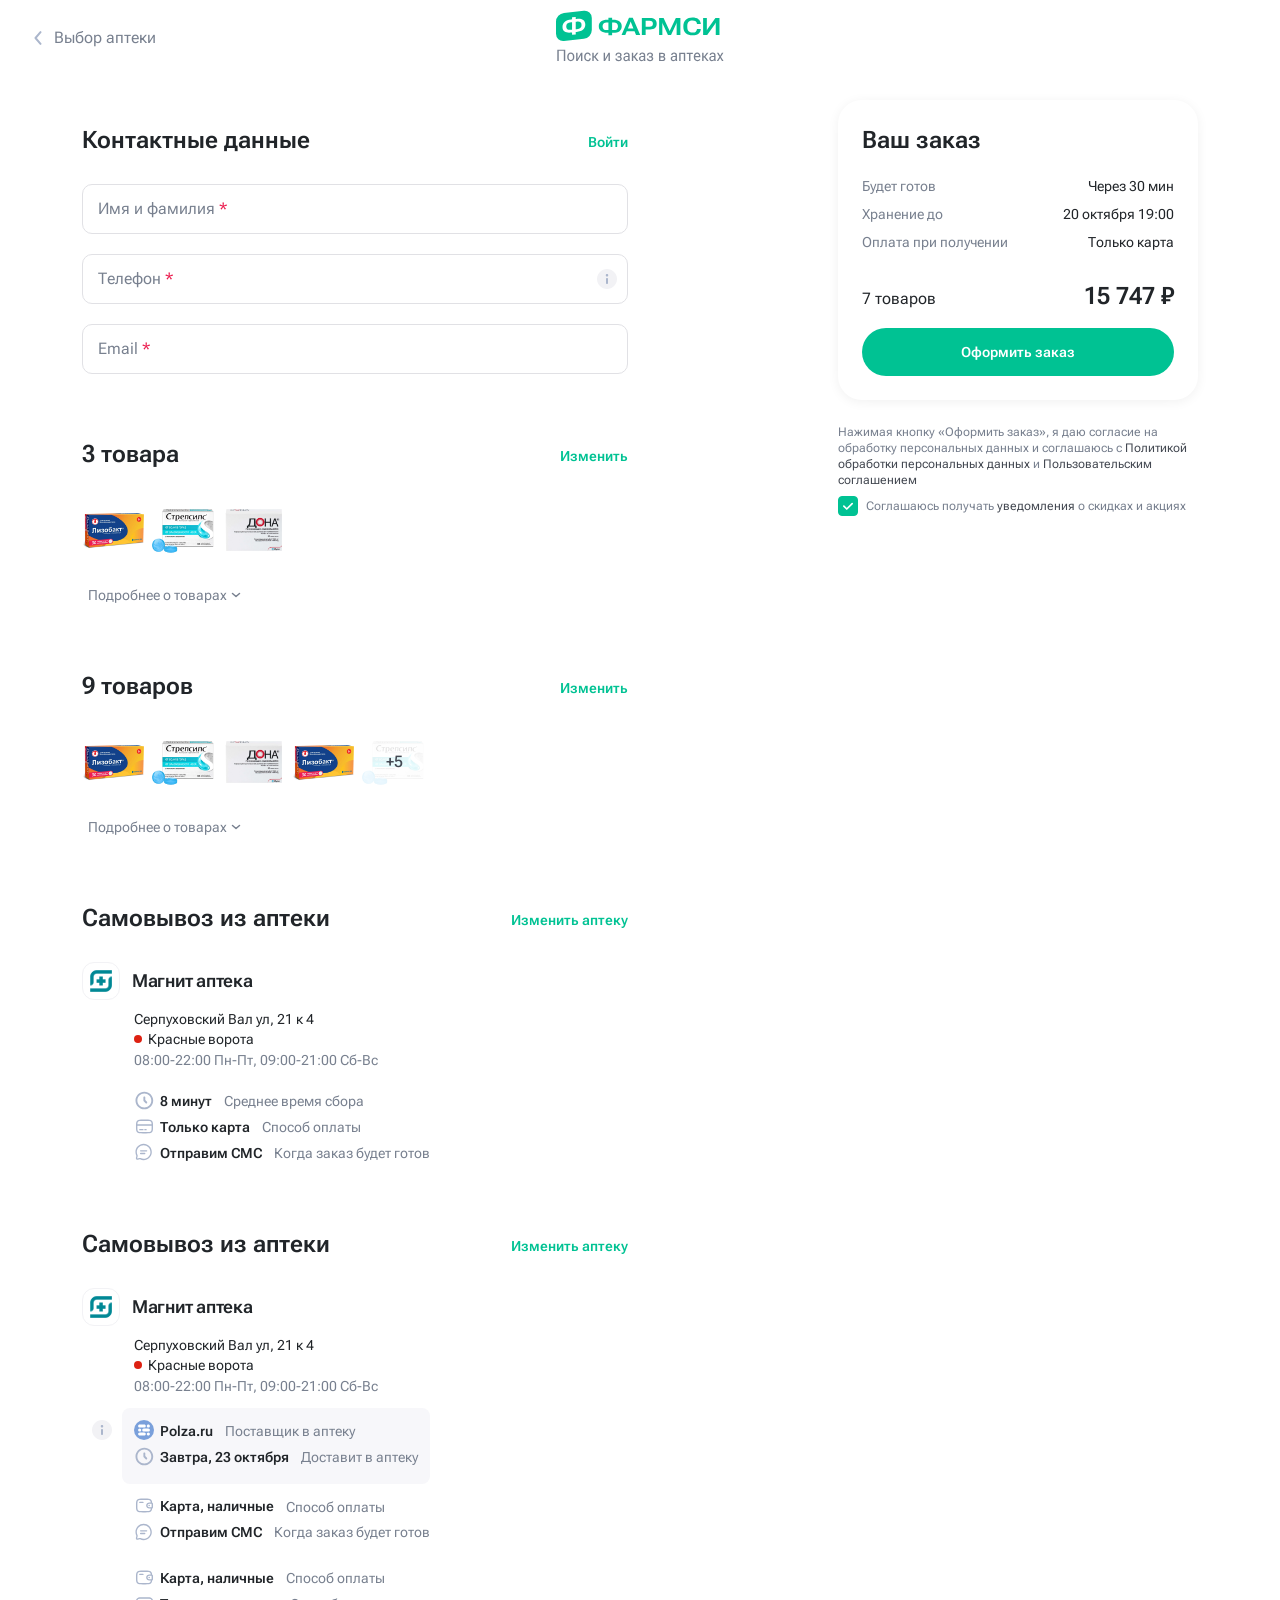
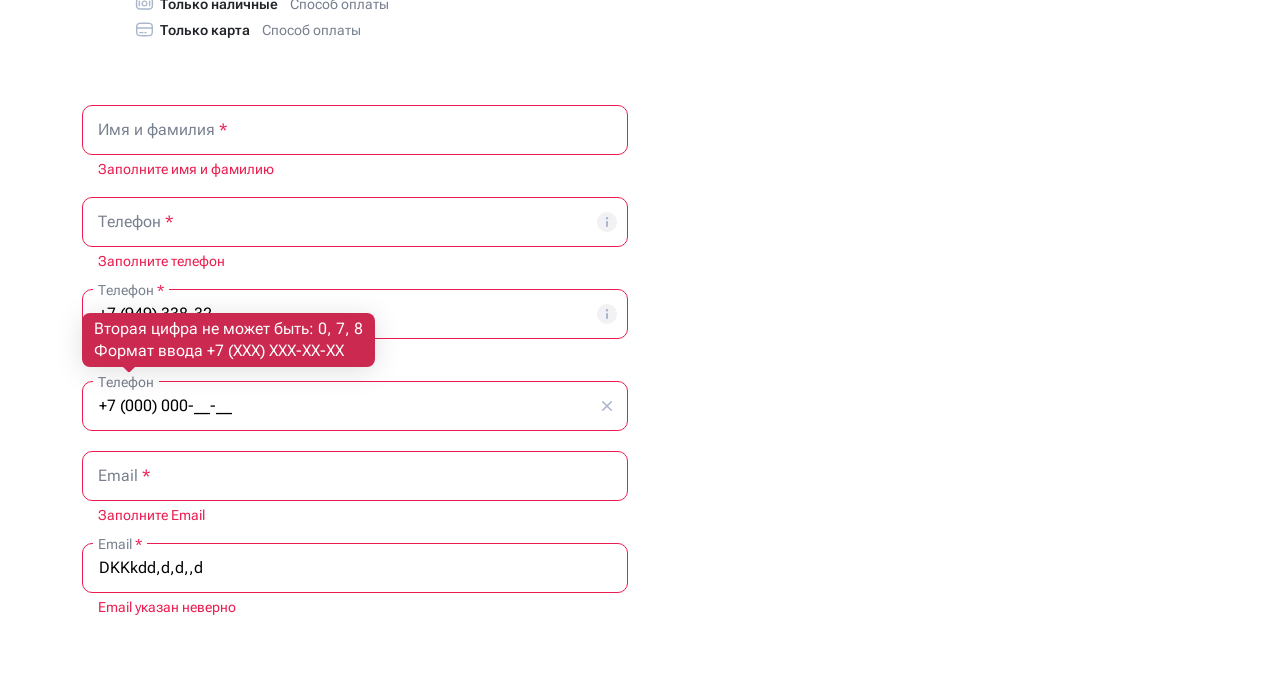
==== commit 3220acd8: "правки клиента" ====
--- a/3-rd-step.html
+++ b/3-rd-step.html
@@ -23,8 +23,8 @@
 	<link rel="stylesheet" href="https://cdn.jsdelivr.net/npm/swiper@11/swiper-bundle.min.css"/>
 	<link rel="stylesheet" href="https://cdn.jsdelivr.net/npm/@fancyapps/ui@5.0/dist/fancybox/fancybox.css"/>
 	<script src="https://api-maps.yandex.ru/2.1/?apikey=b603dd45-d3d4-4cc6-bc5e-3985d0624e53&lang=ru_RU"></script>
-  <script type="module" crossorigin src="./assets/index-DP8fOrDg.js"></script>
-  <link rel="stylesheet" crossorigin href="./assets/css/index-PThS0J7I.css">
+  <script type="module" crossorigin src="./assets/index-C9zmxWjA.js"></script>
+  <link rel="stylesheet" crossorigin href="./assets/css/index-Bxyzg0an.css">
 </head>
 
 <body>
@@ -36,9 +36,13 @@
 				<div class="col-12">
 					<div class="header-confirm">
 						<a href="#" class="header-confirm__back">
-							<svg class="back-icon">
-								<use xlink:href="./assets/images/sprites-BpR0RG1N.svg#chev-left"></use>
+							<svg width="8" height="14" viewBox="0 0 8 14" fill="none" xmlns="http://www.w3.org/2000/svg">
+							<path d="M6.5 1.16406L1.5 6.9974L6.5 12.8307" stroke="#ABB6CC" stroke-width="2" stroke-linecap="round" stroke-linejoin="round"/>
 							</svg>
+
+							<!-- <svg class="back-icon">
+								<use xlink:href="images/sprites.svg#chev-left"></use>
+							</svg> -->
 							<span>Выбор аптеки</span>
 						</a>
 					
@@ -140,13 +144,13 @@
 
 								<div class="confirm-products__expand">
 									<div class="confirm-product-expand expand-confirm-product">
-										<a href="#" class="expand-confirm-product__img">
+										<div class="expand-confirm-product__img">
 											<img src="./assets/images/product-1@2x-DuPQMpGz.png" alt="alt">
-										</a>
+										</div>
 										<div class="expand-confirm-product__name">
-											<a href="#" class="expand-confirm-product__name-text">
+											<div class="expand-confirm-product__name-text">
 												Супрастин (для инъекций), 20 мг/мл, раствор для внутривенного, (для инъекций), 20 мг/мл, раствор для внутривенного, 10
-											</a>
+											</div>
 											<div class="product-info__bottom">
 												<span class="product__description-icon">
 													<svg viewBox="0 0 24 24">
@@ -166,10 +170,10 @@
 									</div><!-- expand-confirm-product -->
 
 									<div class="confirm-product-expand expand-confirm-product">
-										<a href="#" class="expand-confirm-product__img">
+										<div class="expand-confirm-product__img">
 											<img src="./assets/images/product-2@2x-C1sm1-f9.png" alt="alt">
-										</a>
-										<a href="#" class="expand-confirm-product__name">Супрастин (для инъекций), 20 мг/мл, раствор для внутривенного.</a>
+										</div>
+										<div class="expand-confirm-product__name">Супрастин (для инъекций), 20 мг/мл, раствор для внутривенного.</div>
 
 										<div class="expand-confirm-product__info">
 											<div class="expand-confirm-product__price">12 800 ₽</div>
@@ -178,10 +182,10 @@
 									</div><!-- expand-confirm-product -->
 
 									<div class="confirm-product-expand expand-confirm-product">
-										<a href="#" class="expand-confirm-product__img">
+										<div class="expand-confirm-product__img">
 											<img src="./assets/images/product-8-B-CTQF6W.png" alt="alt">
-										</a>
-										<a href="#" class="expand-confirm-product__name">Раствор для внутривенного, 10 мг/мл, капли для приема внутрь, 20 мл, 1 шт. капли</a>
+										</div>
+										<div class="expand-confirm-product__name">Раствор для внутривенного, 10 мг/мл, капли для приема внутрь, 20 мл, 1 шт. капли</div>
 
 										<div class="expand-confirm-product__info">
 											<div class="expand-confirm-product__price">12 800 ₽</div>
@@ -193,9 +197,112 @@
 
 								<button type="button" class="confirm-products__toggler">
 									<span>Подробнее о товарах</span>
-									<svg class="confirm-products__toggler-icon">
-										<use xlink:href="./assets/images/sprites-BpR0RG1N.svg#chev-down"></use>
+
+									<svg width="10" height="6" viewBox="0 0 10 6" fill="none" xmlns="http://www.w3.org/2000/svg">
+										<path d="M8.5 1.5L5 4.5L1.5 1.5" stroke="#78808F" stroke-width="1.5" stroke-linecap="round" stroke-linejoin="round"/>
 									</svg>
+
+									<!-- <svg class="confirm-products__toggler-icon">
+										<use xlink:href="images/sprites.svg#chev-down"></use>
+									</svg> -->
+								</button>
+							</div><!-- confirm-products -->
+
+							
+						</div><!-- confirm-block -->
+
+						<div class="confirm-block">
+							<div class="confirm-header">
+								<div class="confirm-header__title">9 товаров</div>
+								<a href="#" class="confirm-header__link">Изменить</a>
+							</div>
+
+							<div class="confirm-products">
+								<div class="confirm-products__row">
+									<div class="confirm-product">
+										<img src="./assets/images/product-1@2x-DuPQMpGz.png" alt="alt">
+									</div>
+									<div class="confirm-product">
+										<img src="./assets/images/product-2@2x-C1sm1-f9.png" alt="alt">
+									</div>
+									<div class="confirm-product">
+										<img src="./assets/images/product-8-B-CTQF6W.png" alt="alt">
+									</div>
+									<div class="confirm-product">
+										<img src="./assets/images/product-1@2x-DuPQMpGz.png" alt="alt">
+									</div>
+									<div class="confirm-product">
+										<img src="./assets/images/product-2@2x-C1sm1-f9.png" alt="alt">
+										<div class="confirm-product__plug">+5</div>
+									</div>
+									<div class="confirm-product">
+										<img src="./assets/images/product-8-B-CTQF6W.png" alt="alt">
+									</div>
+								</div>
+
+								<div class="confirm-products__expand">
+									<div class="confirm-product-expand expand-confirm-product">
+										<div class="expand-confirm-product__img">
+											<img src="./assets/images/product-1@2x-DuPQMpGz.png" alt="alt">
+										</div>
+										<div class="expand-confirm-product__name">
+											<div class="expand-confirm-product__name-text">
+												Супрастин (для инъекций), 20 мг/мл, раствор для внутривенного, (для инъекций), 20 мг/мл, раствор для внутривенного, 10
+											</div>
+											<div class="product-info__bottom">
+												<span class="product__description-icon">
+													<svg viewBox="0 0 24 24">
+														<path d="M3 10C3 6.22876 3 4.34315 4.17157 3.17157C5.34315 2 7.22876 2 11 2H13C16.7712 2 18.6569 2 19.8284 3.17157C21 4.34315 21 6.22876 21 10V14C21 17.7712 21 19.6569 19.8284 20.8284C18.6569 22 16.7712 22 13 22H11C7.22876 22 5.34315 22 4.17157 20.8284C3 19.6569 3 17.7712 3 14V10Z" stroke="#ABB6CC" stroke-width="2"></path>
+														<path d="M12 8L12 10M12 10L12 12M12 10H9.99998M12 10L14 10" stroke="#EB135B" stroke-width="2" stroke-linecap="round"></path>
+														<path d="M8 18L16 18" stroke="#ABB6CC" stroke-width="2" stroke-linecap="round"></path>
+													</svg>
+													По рецепту
+												</span>
+											</div>
+										</div>
+
+										<div class="expand-confirm-product__info">
+											<div class="expand-confirm-product__price">12 800 ₽</div>
+											<div class="expand-confirm-product__count">× 3 шт.</div>
+										</div>
+									</div><!-- expand-confirm-product -->
+
+									<div class="confirm-product-expand expand-confirm-product">
+										<div class="expand-confirm-product__img">
+											<img src="./assets/images/product-2@2x-C1sm1-f9.png" alt="alt">
+										</div>
+										<div class="expand-confirm-product__name">Супрастин (для инъекций), 20 мг/мл, раствор для внутривенного.</div>
+
+										<div class="expand-confirm-product__info">
+											<div class="expand-confirm-product__price">12 800 ₽</div>
+											<div class="expand-confirm-product__count">× 3 шт.</div>
+										</div>
+									</div><!-- expand-confirm-product -->
+
+									<div class="confirm-product-expand expand-confirm-product">
+										<div class="expand-confirm-product__img">
+											<img src="./assets/images/product-8-B-CTQF6W.png" alt="alt">
+										</div>
+										<div class="expand-confirm-product__name">Раствор для внутривенного, 10 мг/мл, капли для приема внутрь, 20 мл, 1 шт. капли</div>
+
+										<div class="expand-confirm-product__info">
+											<div class="expand-confirm-product__price">12 800 ₽</div>
+											<div class="expand-confirm-product__count">× 3 шт.</div>
+										</div>
+									</div><!-- expand-confirm-product -->
+
+								</div>
+
+								<button type="button" class="confirm-products__toggler">
+									<span>Подробнее о товарах</span>
+
+									<svg width="10" height="6" viewBox="0 0 10 6" fill="none" xmlns="http://www.w3.org/2000/svg">
+										<path d="M8.5 1.5L5 4.5L1.5 1.5" stroke="#78808F" stroke-width="1.5" stroke-linecap="round" stroke-linejoin="round"/>
+									</svg>
+
+									<!-- <svg class="confirm-products__toggler-icon">
+										<use xlink:href="images/sprites.svg#chev-down"></use>
+									</svg> -->
 								</button>
 							</div><!-- confirm-products -->
 
@@ -223,7 +330,7 @@
 									<div class="confirm-payment__item">
 										<span class="confirm-payment__icon">
 											<svg class="icon-pay-clock">
-												<use xlink:href="./assets/images/sprites-BpR0RG1N.svg#pay-clock"></use>
+												<use xlink:href="./assets/images/sprites-CPYhenus.svg#pay-clock"></use>
 											</svg>
 										</span>
 										<span class="confirm-payment__val">8 минут</span>
@@ -233,7 +340,7 @@
 									<div class="confirm-payment__item">
 										<span class="confirm-payment__icon">
 											<svg class="icon-product-card">
-												<use xlink:href="./assets/images/sprites-BpR0RG1N.svg#credit-card"></use>
+												<use xlink:href="./assets/images/sprites-CPYhenus.svg#credit-card"></use>
 											</svg>
 										</span>
 										<span class="confirm-payment__val">Только карта</span>
@@ -243,7 +350,7 @@
 									<div class="confirm-payment__item">
 										<span class="confirm-payment__icon">
 											<svg class="icon-sms">
-												<use xlink:href="./assets/images/sprites-BpR0RG1N.svg#sms"></use>
+												<use xlink:href="./assets/images/sprites-CPYhenus.svg#sms"></use>
 											</svg>
 										</span>
 										<span class="confirm-payment__val">Отправим СМС</span>
@@ -300,7 +407,7 @@
 										<div class="confirm-payment__item">
 											<span class="confirm-payment__icon">
 												<svg class="icon-pay-clock">
-													<use xlink:href="./assets/images/sprites-BpR0RG1N.svg#pay-clock"></use>
+													<use xlink:href="./assets/images/sprites-CPYhenus.svg#pay-clock"></use>
 												</svg>
 											</span>
 											<span class="confirm-payment__val">Завтра, 23 октября</span>
@@ -313,7 +420,7 @@
 									<div class="confirm-payment__item">
 										<span class="confirm-payment__icon">
 											<svg class="icon-product-card">
-												<use xlink:href="./assets/images/sprites-BpR0RG1N.svg#card-cash"></use>
+												<use xlink:href="./assets/images/sprites-CPYhenus.svg#card-cash"></use>
 											</svg>
 										</span>
 										<span class="confirm-payment__val">Карта, наличные</span>
@@ -323,7 +430,7 @@
 									<div class="confirm-payment__item">
 										<span class="confirm-payment__icon">
 											<svg class="icon-sms">
-												<use xlink:href="./assets/images/sprites-BpR0RG1N.svg#sms"></use>
+												<use xlink:href="./assets/images/sprites-CPYhenus.svg#sms"></use>
 											</svg>
 										</span>
 										<span class="confirm-payment__val">Отправим СМС</span>
@@ -336,7 +443,7 @@
 									<div class="confirm-payment__item">
 										<span class="confirm-payment__icon">
 											<svg class="icon-product-card">
-												<use xlink:href="./assets/images/sprites-BpR0RG1N.svg#card-cash"></use>
+												<use xlink:href="./assets/images/sprites-CPYhenus.svg#card-cash"></use>
 											</svg>
 										</span>
 										<span class="confirm-payment__val">Карта, наличные</span>
@@ -346,7 +453,7 @@
 									<div class="confirm-payment__item">
 										<span class="confirm-payment__icon">
 											<svg class="icon-product-card">
-												<use xlink:href="./assets/images/sprites-BpR0RG1N.svg#cash"></use>
+												<use xlink:href="./assets/images/sprites-CPYhenus.svg#cash"></use>
 											</svg>
 										</span>
 										<span class="confirm-payment__val">Только наличные</span>
@@ -356,7 +463,7 @@
 									<div class="confirm-payment__item">
 										<span class="confirm-payment__icon">
 											<svg class="icon-product-card">
-												<use xlink:href="./assets/images/sprites-BpR0RG1N.svg#credit-card"></use>
+												<use xlink:href="./assets/images/sprites-CPYhenus.svg#credit-card"></use>
 											</svg>
 										</span>
 										<span class="confirm-payment__val">Только карта</span>
@@ -534,7 +641,7 @@
 
 <div class="scroll-up scroll-up--hidden is-active">
 	<svg class="scroll-up__icon">
-		<use xlink:href="./assets/images/sprites-BpR0RG1N.svg#arrow-up"></use>
+		<use xlink:href="./assets/images/sprites-CPYhenus.svg#arrow-up"></use>
 	</svg>
 </div>
 
--- a/assets/css/index-Bxyzg0an.css
+++ b/assets/css/index-Bxyzg0an.css
@@ -0,0 +1 @@
+@charset "UTF-8";*,*:before,*:after{box-sizing:inherit;font-family:Roboto Flex,sans-serif!important}html{position:relative;min-height:100vh;box-sizing:border-box;font-family:Roboto Flex,sans-serif!important;font-size:16px;line-height:24px;scroll-behavior:smooth}html.has-cursor,html.has-cursor *{cursor:none!important}html.is-lock-scroll,html.is-lock-scroll body{overflow:hidden}html body.modal-open{overflow-y:hidden!important}html body.modal-open .header__fixed.is-active{max-width:calc(100% - 17px)}body{-webkit-font-smoothing:antialiased;text-decoration-skip:objects;text-rendering:optimizeLegibility;text-size-adjust:100%;-webkit-tap-highlight-color:transparent;margin:0;padding:0;position:relative}body .tooltip{--bs-tooltip-max-width: 186px;--bs-border-radius: 8px;--bs-tooltip-padding-y: 5px;--bs-tooltip-padding-x: 12px;--bs-emphasis-color: rgba(0, 0, 0, .8);font-family:Roboto Flex,sans-serif;font-size:16px;line-height:22px}body .bs-tooltip-auto[data-popper-placement^=top] .tooltip-arrow:before,body .bs-tooltip-top .tooltip-arrow:before{width:12px;height:6px;top:0;border:none;background:url([data-uri])}body .bs-tooltip-auto[data-popper-placement^=right] .tooltip-arrow:before,body .bs-tooltip-end .tooltip-arrow:before{width:12px;height:6px;top:0;border:none;background:url([data-uri]);transform:rotate(90deg) translateY(-2px)}main{flex:1}.main{margin-top:184px;padding-bottom:96px}a,button{border:none;outline:none;background:transparent;transition:.2s;cursor:pointer}a{text-decoration:none;color:currentColor}.has-hover a:not([disabled]):hover{color:var(--primary-hover-color)}input{font-family:Roboto Flex,sans-serif}p{font-size:18px;line-height:24px}figure,picture{display:inline-block;margin:0;line-height:0}figure img,picture img{width:100%}img{vertical-align:top;max-width:100%;height:auto;-webkit-user-select:none;user-select:none}img[draggable=false]{pointer-events:none;-webkit-user-drag:none}fieldset{margin:0;border:0;padding:0}ul,li{list-style:none;margin:0;padding:0}.ordered-list{list-style-type:decimal;padding-left:0}.ordered-list li{list-style-type:decimal;margin-left:20px;color:var(--text-dark)}.unordered-list{font-size:14px;margin-left:6px;list-style:none}.unordered-list li{position:relative;color:var(--secondary-color);padding-left:14px;margin-left:0;line-height:22px}.unordered-list li:before{content:"•";color:var(--secondary-color);position:absolute;left:0}.unordered-list li:not(:last-child){margin-bottom:4px}video{outline:none;width:100%;height:100%}iframe{display:block}.js-lazy-load:not(.is-loaded){max-height:50vh}.site{display:flex;flex-direction:column;min-height:100vh;min-height:var(--vh)}.form-group{position:relative}.w-100{width:100%}.tooltip{z-index:90}.button{display:flex;align-items:center;justify-content:center;padding:0;width:max-content;border:none;font-family:Roboto Flex,sans-serif;background:transparent;transition:.2s}.button:disabled{background-color:#f2f2f5!important;color:var(--icon-default)!important}.has-hover .button:not([disabled]):hover{color:#fff;background-color:var(--primary-hover-color)}.button--loading{position:relative;color:transparent!important;pointer-events:none;-webkit-user-select:none;user-select:none}.button--loading svg{opacity:0}.button--loading:after{content:"";position:absolute;top:0;right:0;left:0;bottom:0;width:24px;height:24px;margin:auto;border:2px solid #fff;border-bottom-color:transparent;border-radius:50%;box-sizing:border-box;animation:rotation 1s linear infinite}.button-big{padding:0 32px;height:48px;font-weight:600;font-size:18px;line-height:48px;color:#fff;background:var(--primary-color);border-radius:0 99px 99px 0}.button-red{padding:8px 28px;font-weight:600;font-size:18px;line-height:32px;border-radius:99px;background-color:var(--red-color);color:#fff}.button-red:active,.button-red:hover{background-color:var(--red-hover-color)!important}.button-hero{padding:24px 48px;font-weight:600;font-size:24px;line-height:32px;color:#fff;background-color:var(--primary-color);border-radius:76px}.button-primary{padding:11px 20px;font-weight:600;font-size:14px;line-height:22px;color:#fff;border-radius:99px;background-color:var(--primary-color)}@media (min-width: 1200px){.button-primary{padding:11px 32px}}.button-secondary{padding:11px 12px;font-weight:600;font-size:14px;line-height:22px;color:var(--primary-color);background-color:#00c29314;border-radius:99px}.has-hover .button-secondary:not([disabled]):hover{color:var(--primary-color);background-color:#00c2931f}.button-secondary.button--loading:after{border-color:var(--primary-color) var(--primary-color) transparent}.button-middle{padding:12px 28px;font-weight:600;font-size:18px;line-height:32px;color:#fff;background-color:var(--primary-color);border-radius:99px}.button-border{min-width:133px;font-size:14px;font-weight:600;line-height:18px;color:var(--primary-color);border:2px solid var(--primary-color);padding:11px 16px;background-color:unset;white-space:nowrap;border-radius:99px}.button-border svg{width:24px;height:24px;stroke-width:2px;margin-left:8px;stroke:var(--primary-color);transition:.3s}.button-border svg path{stroke:var(--primary-color);transition:.3s}.has-hover .button-border:not([disabled]):hover{background-color:transparent;color:var(--primary-hover-color);border:2px solid var(--primary-hover-color)}.has-hover .button-border:not([disabled]):hover svg{stroke:var(--primary-hover-color)}.has-hover .button-border:not([disabled]):hover svg path{stroke:var(--primary-hover-color)}.button-border.button--loading:after{border-color:var(--primary-hover-color) var(--primary-hover-color) transparent}.button-solid{padding:8px 28px;font-weight:500;font-size:18px;line-height:32px;color:#000;background:var(--bg-light);border-radius:99px}.button-solid svg{width:24px;height:24px;stroke-width:2px;margin-left:8px;stroke:var(--icon-default);transition:.3s}.button-solid svg path{stroke:var(--icon-default);transition:.3s}.has-hover .button-solid:not([disabled]):hover{color:#000;background:var(--border-color)}.has-hover .button-solid:not([disabled]):hover svg{stroke:var(--secondary-color)}.has-hover .button-solid:not([disabled]):hover svg path{stroke:var(--secondary-color)}.button-solid.button--loading:after{border-color:var(--icon-default) var(--icon-default) transparent}.button-icon{padding:12px;background:var(--bg-light);border-radius:99px}.button-icon svg{width:24px;height:24px;stroke-width:2px;stroke:var(--icon-default);transition:.3s}.button-icon svg path{stroke:var(--icon-default);transition:.3s}.has-hover .button-icon:not([disabled]):hover{color:#000;background:var(--border-color)}.has-hover .button-icon:not([disabled]):hover svg{stroke:var(--secondary-color)}.has-hover .button-icon:not([disabled]):hover svg path{stroke:var(--secondary-color)}.button-icon.button--loading:after{border-color:var(--icon-default) var(--icon-default) transparent}.form-floating textarea{position:relative;max-height:350px;min-height:176px!important;background-image:url(../images/textarea-BCIi4lM9.svg)!important;background-repeat:no-repeat!important;background-position:right bottom!important;background-size:20px}.form-floating textarea::-webkit-resizer{display:none!important}.form-floating label{display:inline;top:16px;left:16px;padding:0 4px;color:var(--secondary-color);font-size:16px;font-weight:400;line-height:24px;transition:.2s;transform-origin:0 50%;height:fit-content;background-color:#fff}.form-floating .form-control{--bs-form-valid-color: #000;--bs-form-valid-border-color: #000;--bs-form-invalid-color: var(--red-color);--bs-form-invalid-border-color: var(--red-color);padding:18px 16px!important;font-size:16px;border:1px solid #E1E1E5;border-radius:10px;box-shadow:none!important;outline:none!important;min-height:58px}.form-floating .form-control:hover{border:1px solid var(--icon-default)}.form-floating .form-control:focus{border-color:#000}.form-floating .form-control:focus~label{color:var(--secondary-color);scale:.9;transform:translateY(-31px)}.form-floating .form-control:not(:placeholder-shown)~label{color:var(--secondary-color);scale:.9;transform:translateY(-31px)}.form-check{position:relative;display:flex;padding:0;margin:0}.form-check-input{width:20px;height:20px;padding:0;margin:0!important;border-color:#cdd3e0;border-radius:4px;transition:0s;cursor:pointer;background-size:12px;background-position:50% 55%}.form-check-input:active{filter:unset;border-color:var(--primary-color)!important}.form-check-input:hover{border-color:var(--primary-color)}.form-check-input:checked{background-color:var(--primary-color);border-color:var(--primary-color)}.form-check-input:checked:hover{background-color:var(--primary-hover-color)}.form-check-input:checked[type=checkbox]{background-image:url(../images/check-white-oDz8ddbV.svg)}.form-check-input:focus{box-shadow:none}.form-check-input:focus:checked{border-color:var(--primary-color)}.form-check-input:focus:not(:checked){border-color:#cdd3e0}.form-check-label{padding:0;margin:0;font-size:14px;font-weight:400;line-height:20px;-webkit-user-select:none;user-select:none}.form-check-label:not(:first-child){padding-left:12px}.section:not(:last-child){margin-bottom:88px}.title{margin:0;font-size:32px;font-weight:600;line-height:40px;letter-spacing:-.02em;text-align:left;font-variation-settings:"wdth" 120,"GRAD" 0,"slnt" 0,"XTRA" 468,"XOPQ" 96,"YOPQ" 79,"YTLC" 514,"YTUC" 712,"YTAS" 750,"YTDE" -203,"YTFI" 738}.title:not(:last-child){margin-bottom:24px}.subtitle{margin:0;font-size:24px;font-weight:600;line-height:32px;letter-spacing:-.02em;text-align:left;font-variation-settings:"wdth" 120,"GRAD" 0,"slnt" 0,"XTRA" 468,"XOPQ" 96,"YOPQ" 79,"YTLC" 514,"YTUC" 712,"YTAS" 750,"YTDE" -203,"YTFI" 738}.subtitle:not(:last-child){margin-bottom:36px}.banner{position:relative;width:100%;height:232px}.banner img{display:block;width:100%;height:100%;object-fit:contain;object-position:center}.font-primary{color:var(--primary-color)!important}.overlay{position:fixed;top:0;left:0;width:100%;height:100%;display:none;background-color:#0000007a;z-index:1000}.fade{transition:opacity .15s linear}.fade:not(.show){opacity:0}.switcher{display:flex;align-items:center;justify-content:center;color:#00c293;border-radius:99px;padding:11px 12px 11px 14px;background-color:#00c29314;-webkit-user-select:none;user-select:none;cursor:pointer;transition:.3s}.switcher:hover{color:#00b88b;background-color:#00c2931f}.switcher label{font-size:14px;font-weight:600;line-height:22px;margin-right:9px;white-space:nowrap;cursor:pointer;overflow:hidden;text-overflow:ellipsis}.switcher input[type=checkbox],.switcher input[type=radio]{--active: var(--primary-color);--active-inner: #fff;--focus: 2px rgba(0, 194, 147, .3);--border: #fff;--border-hover: unset;--background: #ABB6CC;--disabled: #F6F8FF;--disabled-inner: #E1E6F9;-webkit-appearance:none;-moz-appearance:none;height:21px;outline:none;display:inline-block;vertical-align:top;position:relative;margin:0;cursor:pointer;background:var(--b, var(--background));transition:background .3s,border-color .3s,box-shadow .2s}.switcher input[type=checkbox]:after,.switcher input[type=radio]:after{content:"";display:block;left:0;top:0;position:absolute;transition:transform .3s ease,opacity var(--d-o, .2s)}.switcher input[type=checkbox]:checked,.switcher input[type=radio]:checked{--b: var(--active);--bc: var(--active);--d-o: .3s;--d-t: .3s}.switcher input[type=checkbox]:disabled,.switcher input[type=radio]:disabled{--b: var(--disabled);cursor:not-allowed;opacity:.9}.switcher input[type=checkbox]:disabled:checked,.switcher input[type=radio]:disabled:checked{--b: var(--disabled-inner);--bc: var(--border)}.switcher input[type=checkbox]:disabled+label,.switcher input[type=radio]:disabled+label{cursor:not-allowed}.switcher input[type=checkbox]:hover:not(:checked):not(:disabled),.switcher input[type=radio]:hover:not(:checked):not(:disabled){--bc: var(--border-hover)}.switcher input[type=checkbox]:not(.switch),.switcher input[type=radio]:not(.switch){width:21px}.switcher input[type=checkbox]:not(.switch):after,.switcher input[type=radio]:not(.switch):after{opacity:var(--o, 0)}.switcher input[type=checkbox]:not(.switch):checked,.switcher input[type=radio]:not(.switch):checked{--o: 1}.switcher input[type=checkbox]+label,.switcher input[type=radio]+label{font-size:14px;line-height:21px;display:inline-block;vertical-align:top;cursor:pointer;margin-left:4px}.switcher input[type=checkbox]{cursor:pointer}.switcher input[type=checkbox]:not(.switch){border-radius:7px}.switcher input[type=checkbox]:not(.switch):after{width:5px;height:9px;border:2px solid var(--active-inner);border-top:0;border-left:0;left:7px;top:4px;transform:rotate(var(--r, 20deg))}.switcher input[type=checkbox]:not(.switch):checked{--r: 43deg}.switcher input[type=checkbox].switch{width:33px;height:20px;border-radius:11px}.switcher input[type=checkbox].switch:after{box-sizing:content-box;left:2px;top:2px;border-radius:16px;width:16px;height:16px;background:var(--ab, var(--border));transform:translate(var(--x, 0))}.switcher input[type=checkbox].switch:checked{--ab: var(--active-inner);--x: 13px}.switcher input[type=checkbox].switch:disabled:not(:checked):after{opacity:.6}.switcher input[type=radio]{border-radius:99px}.switcher input[type=radio]:after{width:19px;height:19px;border-radius:50%;background:var(--active-inner);opacity:0;transform:scale(var(--s, .7))}.switcher input[type=radio]:checked{--s: .5}.banner{position:relative;width:100%;display:flex;align-items:center;justify-content:center;max-height:162px}.banner--small{max-height:220px}.banner__img{display:block;width:100%;height:100%;object-fit:cover!important;object-position:center;border-radius:24px}.banner__advertising{z-index:10;top:16px;position:absolute;right:16px}.banner__product-mini{width:100%;min-height:406px;flex-direction:column;padding:16px;border-radius:24px;max-height:unset;border:1px solid #F2F2F5;background-size:208px;background-repeat:no-repeat;background-position:center 14px}.banner__product-mini:hover{color:#000!important}.banner__product-mini-tab{z-index:10;position:absolute;top:14px;left:14px}.banner__product-mini-info{position:absolute;bottom:0;left:25px;width:calc(100% - 50px);margin-bottom:24px}.banner__product-mini-name{font-size:18px;font-weight:400;line-height:18px}.banner__product-mini-name:not(:last-child){margin-bottom:8px}.banner__product-mini-disc{font-size:12px;font-weight:400;line-height:16px;color:var(--secondary-color);padding:4px 8px;background-color:var(--bg-light);border-radius:8px;text-transform:uppercase}.banner__product-mini-button{font-size:18px;font-weight:600;line-height:32px;padding:8px 32px}.banner__product-mini-price{font-size:18px;font-weight:600;line-height:24px;font-variation-settings:"wdth" 148,"GRAD" 0,"slnt" 0,"XTRA" 468,"XOPQ" 96,"YOPQ" 79,"YTLC" 514,"YTUC" 712,"YTAS" 750,"YTDE" -203,"YTFI" 738}.banner__product-mini-bottom{display:flex;justify-content:space-between;align-items:center;margin-top:12px}.banner__product-mini-advertising{background:#f7f7fa!important}@keyframes spinner{0%{transform:rotate(0)}to{transform:rotate(360deg)}}@keyframes fade-in{0%{opacity:0}to{opacity:1}}@keyframes fade-in-bottom{0%{transform:translateY(50px);opacity:0}to{transform:translateY(0);opacity:1}}@keyframes fade-in-left{0%{transform:translate(-50px);opacity:0}to{transform:translate(0);opacity:1}}@keyframes fade-in-right{0%{transform:translate(50px);opacity:0}to{transform:translate(0);opacity:1}}@keyframes rotation{0%{transform:rotate(0)}to{transform:rotate(360deg)}}.header{z-index:900;position:absolute;top:0;left:0;right:0}.header__fixed{background-color:#fff;transition:all .3s}.header__fixed.is-active{width:100%;position:fixed;top:0;padding:15px 0;box-shadow:0 12px 24px #00000005;z-index:900}.header__top{padding-top:20px}.header__top-link{color:var(--secondary-color)}.has-hover .header__top-link:not([disabled]):hover{color:var(--text-dark)}@media (min-width: 992px){.header__top-link{margin-left:10px}}@media (min-width: 1200px){.header__top-link{margin-left:25px}}.header__middle{padding-top:28px;padding-bottom:32px}.header__logo{display:inline-block;max-width:145px;flex:0 0 145px}@media (min-width: 992px){.header__location{margin-right:50px}}@media (min-width: 1200px){.header__location{margin-right:75px}}.header__search{width:100%;margin:0 24px 0 28px}.header__saving{line-height:24px}@media (min-width: 992px){.header__saving{font-size:14px}}@media (min-width: 1200px){.header__saving{font-size:16px}}.header__saving-icon{display:inline-block;width:24px;height:24px;margin-right:6px}.header__saving-link{display:inline-block;margin-left:12px;font-weight:600;color:var(--primary-color)}.has-hover .header__saving-link:not([disabled]):hover{color:var(--primary-hover-color)}@media (min-width: 992px){.header__saving-link{font-size:14px}}@media (min-width: 1200px){.header__saving-link{font-size:1rem}}.header__links{display:flex;align-items:center;flex:1;margin-right:1px}.header__link{position:relative;display:flex;flex-direction:column;align-items:center;min-width:66px;font-size:16px;line-height:20px;color:var(--secondary-color);text-align:center;letter-spacing:-.01em}.header__link:not(:last-child){margin-right:16px}.has-hover .header__link:not([disabled]):hover{color:var(--primary-color)}.header__link-icon{position:relative;display:inline-block;width:30px;height:30px;flex:0 0 30px}.header__link-icon svg{width:100%;height:100%;fill:none}.header__link-counter{position:absolute;top:0;right:-10px;display:block;padding:0 4px;min-width:18px;height:18px;font-weight:600;font-size:11px;color:#fff;background-color:var(--red-color);border-radius:99px;text-align:center;justify-content:center}.header__list{position:relative;z-index:3}.header__list-link{position:relative;padding-bottom:6px;display:inline-block;font-size:18px;line-height:24px;color:#000}.header__list-link:after{content:"";position:absolute;left:0;bottom:2px;width:100%;height:2px;opacity:0;visibility:hidden;background-color:var(--primary-color);transition:all .3s}.header__list-link.is-active{color:var(--primary-color)}.header__list-link.is-active:after{opacity:1;visibility:visible;transition:all .3s}.header__slide{width:auto!important;padding:0 12px;margin:0 4px}.header__slide:nth-child(1){padding-left:0}.header__button--prev,.header__button--next{position:absolute;top:calc(50% - 2px);transform:translateY(-50%)}.header__button--prev{left:-15px}.header__button--next{right:-15px}.header__menu{position:relative}.submenu{position:absolute;top:-24px;left:-32px;right:-32px;padding:76px 32px 32px;width:calc(100% + 64px);box-shadow:var(--box-shadow);border-radius:var(--default-radius);background-color:#fff;opacity:0;visibility:hidden;z-index:2;transition:all .3s}.submenu.is-active{opacity:1;visibility:visible;transition:all .3s;transition-delay:.2s}.submenu__item{display:none}.submenu__links{display:flex;flex-direction:column;align-items:flex-start}.submenu__link{position:relative;display:inline-block;font-size:16px;line-height:24px;color:#444952;margin-bottom:8px;transition:all .3s}.has-hover .submenu__link:not([disabled]):hover{color:#000}.submenu__title{margin-bottom:4px;font-size:16px;line-height:24px;color:var(--secondary-color)}.submenu__brand{display:block}.submenu__brand:not(:last-child){border-bottom:1px solid var(--border-color)}.submenu__cart{padding:6px 0;display:flex;align-items:flex-start}.submenu__cart:not(:last-child){border-bottom:1px solid var(--border-color)}.submenu__cart-image{display:inline-block;margin-right:24px;width:86px;height:86px;flex:0 0 86px}.submenu__cart-info{display:flex;flex-direction:column;align-items:flex-start}.submenu__cart-name{margin-bottom:4px;font-size:14px;line-height:18px;color:#444952}.submenu__cart-price{font-weight:600;font-size:16px;line-height:20px;color:#000}.footer{margin-top:auto;padding:26px 0 64px;background:var(--bg-light);border-radius:48px 48px 0 0}.footer__top{margin-bottom:60px}.footer__top-title{font-size:32px;font-weight:600;line-height:1;margin-bottom:9px}.footer__top-subtitle{font-size:16px;line-height:22px;color:var(--text-dark)}.footer__top-image{height:auto;margin-right:44px;margin-top:-40px;-webkit-transform:rotate(14.86deg);-ms-transform:rotate(14.86deg);transform:rotate(14.86deg);width:130px;object-fit:contain}.footer__middle{display:flex;align-items:flex-start;justify-content:space-between;flex-wrap:wrap;gap:30px}.footer__middle:not(:last-child){margin-bottom:48px}.footer-middle__row{display:flex;align-items:flex-start;gap:75px;flex-wrap:wrap}.footer__policy{margin-top:14px;margin-left:27px;font-size:12px;line-height:16px;color:var(--secondary-color)}.footer__policy-link{color:var(--text-dark)}.footer__title{font-weight:600;font-size:16px;line-height:24px}.footer__title:not(:last-child){margin-bottom:24px}.footer__items{display:flex;flex-direction:column;align-items:flex-start}.footer__link{font-size:16px;line-height:22px;color:var(--text-dark)}.footer__link:not(:last-child){margin-bottom:12px}.has-hover .footer__link:not([disabled]):hover{color:#000}.footer__number{margin-bottom:20px;font-weight:600;font-size:24px;line-height:32px;letter-spacing:-.02em;text-align:right}.footer__text{font-size:14px;line-height:22px;color:var(--secondary-color)}.location__current{display:flex;align-items:center;line-height:24px;color:var(--secondary-color)}.location__current .js-city-choosen-city{max-width:98.31px;overflow:hidden;text-overflow:ellipsis;white-space:nowrap}@media (min-width: 992px){.location__current{font-size:14px}.location__current .js-city-choosen-city{max-width:86.84px}}@media (min-width: 1200px){.location__current{font-size:1rem}}.has-hover .location__current:not([disabled]):hover{color:var(--primary-color)}.has-hover .location__current:not([disabled]):hover .location__icon{fill:var(--primary-color)}.location__icon{display:inline-block;margin-right:6px;width:16px;height:16px;flex:0 0 16px;fill:var(--icon-default);transition:all .3s}.big__input{padding:0 24px;width:100%;height:48px;font-size:14px;line-height:48px;color:#000;background-color:#f7f7fa;border:none;border-width:2px 0px 2px 2px;border-style:solid;border-color:transparent;border-radius:99px 0 0 99px;transition:all .3s}.big__input::placeholder{color:var(--secondary-color)}.big__input:focus{outline:none}.big__input:active,.big__input:focus{background-color:#fff;border-color:var(--primary-color)}.big__input:active~.search__icon,.big__input:focus~.search__icon{stroke:var(--primary-color)}.big__input--white{background-color:#fff}.has-hover .form-group:not([disabled]):hover .big__input{background-color:#fff}.search{position:relative;z-index:5}.search__form{width:100%}.has-hover .search__form:not([disabled]):hover{filter:drop-shadow(0px 8px 16px rgba(0,0,0,.04))}.has-hover .search__form:not([disabled]):hover .search__input{background-color:#fff}.search__input{padding:0 52px}.search__icon{position:absolute;left:20px;top:0;bottom:0;width:24px;height:24px;margin:auto 0;fill:none;stroke:var(--icon-default);stroke-width:2px}.search__loading{position:absolute;right:18px;top:0;bottom:0;padding:0;width:24px;height:24px;margin:auto;display:none;fill:none;transition:all .3s;animation:spinner 1.4s infinite linear}.search__clear{display:none;position:absolute;right:18px;top:0;bottom:0;padding:0;width:24px;height:24px;margin:auto;border:none;background-color:transparent}.search__clear:after,.search__clear:before{content:"";position:absolute;top:0;left:0;right:0;bottom:0;width:18px;height:2px;margin:auto;background-color:var(--icon-default)}.search__clear:after{transform:rotate(45deg)}.search__clear:before{transform:rotate(-45deg)}.has-hover .search__clear:not([disabled]):hover:after,.has-hover .search__clear:not([disabled]):hover:before{background-color:var(--secondary-color)}.search__backdrop{position:fixed;top:0;right:0;bottom:0;left:0;z-index:-1;background-color:#15141580;display:none}.small-navigation__icon{width:20px;height:20px;fill:none;stroke:var(--icon-default);stroke-width:2px;transition:all .3s}.small-navigation--prev,.small-navigation--next{width:32px;height:32px;background-color:#fff;box-shadow:var(--box-shadow);border-radius:50%;display:flex;align-items:center;justify-content:center;cursor:pointer;transition:all .3s;z-index:2}.has-hover .small-navigation--prev:not([disabled]):hover .small-navigation__icon,.has-hover .small-navigation--next:not([disabled]):hover .small-navigation__icon{stroke:var(--primary-color)}.small-navigation--disabled{opacity:0;visibility:hidden}.socials{display:flex;flex-wrap:wrap;gap:20px}.socials__link{flex:0 0 40px;width:40px;height:40px;display:inline-flex;align-items:center;justify-content:center;background-color:var(--icon-default);border-radius:50%;transition:all .3s}.socials__link--vk:hover{background-color:#07f}.socials__link--ok:hover{background-color:#f80}.socials__link--tg:hover{background-color:#28aee9}.socials__icon{width:50%;height:50%}.products-slider{position:relative}.products-slider .swiper-slide{width:133px}.products-slider .swiper-slide:not(:last-child){position:relative}.products-slider .swiper-slide:not(:last-child):after{position:absolute;right:-12px;top:0;content:"";width:1px;height:100%;background-color:#f2f2f5}.products-slider__navigation--next,.products-slider__navigation--prev{z-index:5;position:absolute;right:-26px;top:50%;transform:translateY(-50%);display:flex;align-items:center;justify-content:center;width:52px;height:52px;background-color:#fff;border-radius:99px;box-shadow:0 4px 28px #0000000f}.products-slider__navigation--next svg,.products-slider__navigation--prev svg{width:24px;height:24px}.products-slider__navigation--next svg path,.products-slider__navigation--prev svg path{transition:.2s}.products-slider__navigation--next:hover svg path,.products-slider__navigation--prev:hover svg path{stroke:var(--primary-color)}.products-slider__navigation--prev{right:unset;left:-26px}.products-slider__navigation--disabled{display:none}.toast{z-index:1056;position:fixed;--bs-toast-max-width: 380px;--bs-toast-bg: rgba(0, 0, 0, .8);--bs-toast-border-radius: 24px;--bs-toast-padding-x: 12px;--bs-toast-padding-y: 12px;bottom:1rem;right:1rem}.toast-body{word-wrap:break-word;padding:6px 16px 6px 6px}.toast-inner{width:100%;font-size:14px;line-height:18px;gap:8px}.toast-text{width:100%}.toast:not(.showing):not(.show){opacity:0}.toast.hide{display:none}.toast-image{border-radius:16px;display:inline-block;margin-right:12px;object-fit:contain}.toast-button{flex-shrink:0;height:34px;border-radius:99px;font-size:14px;font-weight:700;color:#00c293;display:flex;align-items:center;justify-content:center}.toast-button:hover{background:#4f4f4f}:root{--primary-color: #00c293;--primary-hover-color: #00b88b;--secondary-color: #78808f;--red-color: #eb1c4e;--red-hover-color: #E01B4A;--icon-default: #abb6cc;--border-color: #f2f2f5;--bg-light: #f7f7fa;--text-dark: #444952;--default-radius: 24px;--box-shadow: 0px 12px 28px rgba(0, 0, 0, .06);--safe-area-bottom-height: 0;--site-fixed-tab-bar-height: 0}.scroll-up{position:fixed;right:8px;bottom:24px;width:52px;height:52px;background-color:#fff;box-shadow:var(--box-shadow);border-radius:50%;display:flex;align-items:center;justify-content:center;cursor:pointer;z-index:30}.scroll-up--hidden{opacity:0;visibility:hidden;transition:all .3s}.scroll-up--hidden.is-active{opacity:1;visibility:visible;transition:all .3s}.has-hover .scroll-up:not([disabled]):hover .scroll-up__icon{stroke:var(--primary-color)}.scroll-up__icon{-webkit-box-flex:0;stroke:var(--icon-default);stroke-width:2px;-ms-flex:0 0 24px;flex:0 0 24px;height:24px;-webkit-transition:all .3s;-o-transition:all .3s;transition:all .3s;width:24px}.city-popup{display:none;z-index:901;position:absolute;background-color:#fff;box-shadow:0 4px 16px #00000014;max-width:355px;width:100%;top:-16px;left:0;padding:20px;border-radius:24px;font-size:14px;font-weight:400;line-height:20px;transition:.3s}.city-popup.is-active{top:calc(100% + 25px);left:0}.city-popup.is-active:after{display:none}.city-popup:after{z-index:902;content:"";display:block;width:17px;height:17px;background-color:#fff;position:absolute;top:-8px;left:32px;transform:rotate(45deg)}.city-popup__subtitle{color:var(--secondary-color)}.city-popup__title{font-size:20px;font-weight:600;line-height:24px;margin-bottom:8px;white-space:nowrap;overflow:hidden;text-overflow:ellipsis}.city-popup__text{margin-bottom:12px}.city-popup__buttons{display:flex}.city-popup__buttons .button{font-size:14px;line-height:20px;padding:10px 24px}.city-popup__buttons .button:not(:last-child){margin-right:6px}.city-change{border-radius:24px;overflow:hidden;box-shadow:0 2px 4px #0000001a;padding:24px}.city-change-modal{--bs-modal-width: 568px}.city-change__close{position:absolute;right:0;top:0;padding:18px}.city-change__close svg{width:24px;height:24px}.city-change__loading{display:none;position:absolute;width:20px;height:20px}.city-change__loading .button--loading{width:20px;height:20px}.city-change__loading .button--loading:after{width:15px;height:15px;border:2px solid var(--icon-default);border-bottom-color:transparent}.city-change__header{display:flex;align-items:center;margin-bottom:24px}.city-change__title{display:inline;font-size:24px;font-weight:600;line-height:28px;text-align:left;margin:0 32px 0 0}.city-change__define{position:relative;display:flex;align-items:center;font-size:16px;font-weight:500;line-height:20px;text-align:left;color:var(--primary-color);margin-top:5px;cursor:pointer}.city-change__define-icon{margin-right:5px;margin-bottom:4px;transition:.1s}.city-change__define-loading{left:0;top:50%;transform:translateY(-50%)}.city-change__define-loading .button--loading:after{border:2px solid var(--primary-color);border-bottom-color:transparent}.city-change__choosen{position:relative;display:flex;align-items:center;width:fit-content;max-width:100%;overflow-x:hidden;padding:2px 20px 2px 0;margin-bottom:20px;-webkit-user-select:none;user-select:none}.city-change__choosen-icon{flex-shrink:0;width:20px;height:24px;margin-right:4px}.city-change__choosen-text{font-size:16px;font-weight:400;line-height:20px;color:var(--secondary-color);white-space:nowrap}.city-change__choosen-text:not(:last-child){margin-right:6px}.city-change__choosen-text--city{font-weight:600;color:#000}.city-change__choosen-text--region{overflow:hidden;text-overflow:ellipsis}.city-change__choosen-loading{right:0;top:50%;transform:translateY(-50%)}.city-change__choosen-loading .button--loading:after{border:2px solid var(--icon-default);border-bottom-color:transparent}.city-change__input{width:100%;border:1px solid #E1E1E5;padding:12px 12px 12px 40px;border-radius:10px;font-size:16px;font-weight:400;line-height:20px}.city-change__input:focus-visible{outline:none;border-color:#000}.city-change__input-icon{position:absolute;left:10px;top:50%;transform:translateY(-50%)}.city-change__input-clear{display:none;position:absolute;right:12px;top:50%;transform:translateY(-50%)}.city-change__input-loading{right:12px;top:50%;transform:translateY(-50%)}.city-change__input-loading .button--loading:after{border:2px solid var(--icon-default);border-bottom-color:transparent}.city-change__cities{width:calc(100% + 36px);height:520px;margin-left:-12px;overflow-y:scroll}.city-change__cities::-webkit-scrollbar{width:12px;height:0}.city-change__cities::-webkit-scrollbar-track{border-radius:20px;background-color:#fff;padding-bottom:12px}.city-change__cities::-webkit-scrollbar-track:hover{background-color:#fff}.city-change__cities::-webkit-scrollbar-track:active{background-color:#fff}.city-change__cities::-webkit-scrollbar-thumb{border-radius:20px;background-color:#abb6cc;border:4px solid #FFFFFF}.city-change__cities::-webkit-scrollbar-thumb:hover{background-color:#abb6cc}.city-change__cities::-webkit-scrollbar-thumb:active{background-color:#abb6cc}.city-change .city-change__cities-nf{padding:0 12px}.city-change .city-change__cities-nf-title{font-size:18px;font-weight:400;line-height:24px;padding:10px 0}.city-change .city-change__cities-nf-query{font-weight:600}.city-change .city-change__cities-nf-info{font-size:16px;font-weight:400;line-height:22px;color:var(--secondary-color)}.city-change .city-change__cities-nf-suggest{cursor:pointer;color:var(--primary-color);font-size:16px;font-weight:600;line-height:22px}.city-change .city-change__cities-f{padding:0 12px}.city-change .city-change__cities-f--nearest:not(:last-child){border-bottom:1px solid var(--border-color);padding-bottom:12px;margin-bottom:12px}.city-change .city-change__cities-f-city{padding:10px 0}.city-change .city-change__cities-f-info{font-size:14px;font-weight:400;line-height:20px;color:var(--secondary-color)}.city-change .city-change__cities-f-suggest{cursor:pointer;color:var(--primary-color);font-weight:600;line-height:22px}.city-change .city-change__cities-f-buttons{display:flex;margin-top:24px}.city-change .city-change__cities-f-buttons button{font-size:14px;font-weight:550;line-height:20px;padding:12px 28px}.city-change .city-change__cities-f-buttons button:not(:last-child){margin-right:6px}.city-change .city-change__cities-f-nearest{margin-top:20px;padding-left:24px}.city-change .city-change__cities-f-nearest-info{margin-bottom:4px}.city-change .city-change__cities-f-nearest-cities{width:calc(100% + 24px);margin-left:-12px}.city-change__city{position:relative;display:flex;flex-wrap:nowrap;padding:10px 12px;border-radius:15px;transition:.3s;cursor:pointer}.city-change__city:hover{background-color:var(--bg-light)}.city-change__city--disabled{color:#78808f!important}.city-change__city--disabled,.city-change__city--enabled{cursor:default}.city-change__city--disabled:hover,.city-change__city--enabled:hover{background-color:unset}.city-change__city-text{font-size:16px;font-weight:600;line-height:20px;position:relative;z-index:2;white-space:nowrap}.city-change__city-text:not(:last-child){margin-right:6px}.city-change__city-region{font-size:16px;font-weight:400;line-height:20px;white-space:nowrap;overflow:hidden;text-overflow:ellipsis;color:var(--secondary-color)}.city-change__city-distance{font-size:16px;font-weight:600;line-height:20px;font-variation-settings:"GRAD" 0,"XOPQ" 96,"XTRA" 468,"YOPQ" 79,"YTAS" 750,"YTDE" -203,"YTFI" 738,"YTLC" 514,"YTUC" 712,"slnt" 0,"wdth" 148;color:var(--secondary-color)}.card-adding{display:grid;grid-template-columns:repeat(3,1fr);width:100%;background:var(--bg-light);border-radius:99px;overflow:hidden}.card-adding--plus:before{content:"";position:absolute;top:0;left:0;right:0;bottom:0;width:2px;height:16px;margin:auto;background-color:var(--icon-default);transition:.2s;border-radius:99px}.card-adding--minus,.card-adding--plus{position:relative;width:100%!important;height:44px}.card-adding--minus:after,.card-adding--plus:after{content:"";position:absolute;top:0;left:0;right:0;bottom:0;width:16px;height:2px;margin:auto;background-color:var(--icon-default);transition:.2s;border-radius:99px}.card-adding--minus--inactive,.card-adding--plus--inactive{opacity:.4;cursor:default!important}.card-adding--minus:hover,.card-adding--plus:hover{background-color:var(--bg-light)!important}.card-adding--minus:not(.card-adding--minus--inactive,.card-adding--plus--inactive):hover:after,.card-adding--minus:not(.card-adding--minus--inactive,.card-adding--plus--inactive):hover:before,.card-adding--plus:not(.card-adding--minus--inactive,.card-adding--plus--inactive):hover:after,.card-adding--plus:not(.card-adding--minus--inactive,.card-adding--plus--inactive):hover:before{background-color:var(--secondary-color)}.card-adding__input{padding:0;width:100%;font-weight:600;font-size:14px;line-height:44px;color:#000;flex:0 0 44px;border:none;text-align:center;background:transparent;transition:all .2s}.card-adding__input:focus,.card-adding__input:focus-visible{outline:none!important}.card-adding__wrap--loading{position:relative;color:transparent!important;pointer-events:none;-webkit-user-select:none;user-select:none}.card-adding__wrap--loading:after{content:"";position:absolute;top:0;right:0;left:0;bottom:0;width:16px;height:16px;margin:auto;border:2px solid #fff;border-color:var(--icon-default) var(--icon-default) rgba(0,0,0,0);border-radius:50%;box-sizing:border-box;animation:rotation 1s linear infinite}.products .product:not(:last-child){border-bottom:1px solid #F2F2F5}.products .product--force-border{border-bottom:unset!important}.products--unavailable .product:not(:last-child):nth-child(2){border-bottom:1px solid #F2F2F5}.product{display:flex;padding:16px 0}.product__image{position:relative;flex-shrink:0;width:120px;height:120px;margin-right:16px}.product__image img{width:100%;height:100%;border-radius:8px;object-fit:contain}.product__checkbox{position:absolute;top:0;left:0}.product__description{overflow:hidden;height:fit-content;padding-top:10px;margin-right:24px;margin-bottom:0;font-size:16px;font-weight:400;line-height:22px;color:#000}.product__description a{display:block}.product__description a:hover{color:var(--text-dark)!important}.product__description-icon{display:flex;align-items:center;width:fit-content;white-space:nowrap;padding:4px 6px 4px 4px;border:none;border-radius:8px;background:#eb135b14;font-size:14px;font-weight:400;line-height:18px;color:#000}.product__description-icon svg{width:20px;height:20px;margin-right:6px;fill:none;transition:all .3s}.product__description-bottom{display:flex;flex-wrap:wrap;gap:6px;margin:8px 0 15px}.product__edit{max-width:214px;display:flex;white-space:nowrap;justify-content:space-between;align-items:center;border-radius:8px;font-size:14px;font-weight:400;line-height:18px;color:#000;padding:0 2px 0 12px;background-color:var(--bg-light)}.product__edit-buttons{display:flex;gap:2px;margin-left:12px}.product__edit-button{padding:6px;border-radius:0;background-color:transparent}.product__edit-button svg path{transition:.3s}.product__edit-button:hover{background-color:transparent!important}.product__edit-button:hover svg path{stroke:var(--secondary-color)}.product__edit-icon{width:16px!important;height:16px!important}.product__info{display:flex;margin-left:auto}.product__price{display:flex;flex-direction:column;gap:8px;height:fit-content;padding:10px 0 0;margin-right:40px;font-size:20px;font-weight:600;line-height:24px;text-align:right;font-variation-settings:"wdth" 148,"GRAD" 0,"slnt" 0,"XTRA" 468,"XOPQ" 96,"YOPQ" 79,"YTLC" 514,"YTUC" 712,"YTAS" 750,"YTDE" -203,"YTFI" 738;white-space:nowrap}.product__price--none{font-size:16px;font-weight:400;line-height:22px;text-align:right;color:#f90;font-variation-settings:unset}.product__price-button{margin-top:14px}.product__adding{width:104px;margin-right:14px}.product__adding *{height:38px}.product__adding--none{display:flex;align-items:center;justify-content:center;height:38px;font-size:14px;font-weight:600;line-height:22px;text-align:center;color:var(--secondary-color)}.product__adding--loading{position:relative}.product__adding--loading:after{content:"";position:absolute;top:0;right:0;left:0;bottom:0;width:24px;height:24px;margin:auto;border:2px solid #fff;border-color:var(--icon-default) var(--icon-default) rgba(0,0,0,0);border-radius:50%;box-sizing:border-box;animation:rotation 1s linear infinite}.product__cpp{width:104px;margin:4px 14px 0 0;font-size:12px;font-weight:400;line-height:18px;text-align:center;color:var(--secondary-color)}.product__cpp-divider{font-weight:500;color:#e1e1e5}.product__interaction{display:flex;justify-content:center;margin-top:12px;margin-right:14px}.product__interaction-button{width:40px;height:40px;background-color:unset}.product__interaction-button svg{width:20px;height:20px;fill:#0000;stroke:#abb6cc;stroke:var(--icon-default);stroke-width:2.5px;transition:all .1s}.product__interaction-button svg path{transition:.2s}.product__interaction-button--like.is-active svg{stroke:#eb1c4e;stroke:var(--red-color);fill:#eb1c4e;fill:var(--red-color)}.product__interaction-button--like svg{width:21px;height:21px;transition:all .1s}.product__interaction-button:hover{background-color:unset}.product__interaction-button:hover:not(.is-active) svg,.product__interaction-button:hover:not(.is-active) svg path{stroke:var(--secondary-color)!important}.benefits{position:relative;border-radius:10px;background-color:#e1eaff;padding:10px 5px 5px;margin:8px 0 20px}.benefits:before{content:"";position:absolute;top:-8px;left:48px;display:block;width:17px;height:17px;border-radius:7px 0 0;transform:rotate(45deg);background-color:#e1eaff}.benefits__title{font-size:18px;font-weight:600;line-height:24px;color:#867fff;padding:0 11px;margin-bottom:10px}.benefits__list{background-color:#fff;border-radius:8px;padding:0 23px}.benefits__product{display:flex;align-items:center;padding:12px 0}.benefits__product:not(:last-child){border-bottom:1px solid #F2F2F5}.benefits__product-image{flex-shrink:0;width:64px;height:64px;margin-right:44px}.benefits__product-image img{width:100%;height:100%;border-radius:8px}.benefits__product-name{font-size:14px;font-weight:400;line-height:18px;color:#000;margin-bottom:4px}.benefits__product-name:hover{color:var(--text-dark)!important}.benefits__product-text{font-size:14px;font-weight:400;line-height:18px;color:#78808f;margin-bottom:6px}.benefits__product-rating{display:flex;align-items:center;width:fit-content;font-size:14px;font-weight:400;line-height:22px;text-align:left;font-variation-settings:"wdth" 148,"GRAD" 0,"slnt" 0,"XTRA" 468,"XOPQ" 96,"YOPQ" 79,"YTLC" 514,"YTUC" 712,"YTAS" 750,"YTDE" -203,"YTFI" 738;color:#000;cursor:pointer;-webkit-user-select:none;user-select:none}.benefits__product-rating-icon{width:18px;height:18px;margin-right:2px}.benefits__product-info{display:flex;align-items:center;margin-left:auto}.benefits__product-price{display:flex;flex-direction:column;padding-left:30px;margin-right:40px;font-size:16px;font-weight:600;line-height:24px;text-align:right;font-variation-settings:"wdth" 148,"GRAD" 0,"slnt" 0,"XTRA" 468,"XOPQ" 96,"YOPQ" 79,"YTLC" 514,"YTUC" 712,"YTAS" 750,"YTDE" -203,"YTFI" 738;color:#000;white-space:nowrap}.benefits__product-price--old{align-items:center;font-size:14px;font-weight:400;line-height:18px;color:var(--secondary-color);text-decoration:line-through}.benefits__product-price--old svg{margin-left:6px;cursor:pointer}.benefits__product-add{padding:6px 16px;height:fit-content}.purchase{position:sticky;top:104px;box-shadow:0 2px 12px #0000000f;background-color:#fff;border-radius:24px;padding:28px 24px 24px}.purchase--unavailable{display:none;padding:22px}.purchase__header{font-size:20px;font-weight:600;line-height:24px;color:#000;margin-bottom:14px}.purchase__details{display:none;align-items:flex-end;justify-content:space-between;gap:8px;flex-wrap:wrap;margin:32px 0 23px}.purchase__count{font-size:16px;font-weight:400;line-height:22px;color:#000;margin-top:4px}.purchase__price{font-size:24px;font-weight:600;line-height:24px;font-variation-settings:"wdth" 148,"GRAD" 0,"slnt" 0,"XTRA" 468,"XOPQ" 96,"YOPQ" 79,"YTLC" 514,"YTUC" 712,"YTAS" 750,"YTDE" -203,"YTFI" 738;color:#000}.purchase__select-pharmacy{width:100%;margin-top:16px}.purchase__description{font-size:16px;font-weight:400;line-height:22px;color:#000;margin-bottom:23px}.purchase__button{box-sizing:border-box;width:100%;margin-bottom:24px}.purchase__info{display:flex;padding:12px 0}.purchase__info-logo{flex-shrink:0;width:24px;height:24px;margin-right:12px;margin-top:-2px}.purchase__info-name{font-size:16px;font-weight:400;line-height:24px;color:#000}.purchase__info-name:not(:last-child){margin-bottom:8px}.purchase__info-description{font-size:14px;font-weight:400;line-height:18px;color:var(--secondary-color)}.product-cart-small{min-width:133px}.product-cart-small__image{display:block;width:120px;height:120px;margin-bottom:8px}.product-cart-small__image img{width:100%;height:100%;border-radius:8px}.product-cart-small__name{display:block;font-size:14px;line-height:18px;font-weight:400;color:#000;margin-bottom:12px}.product-cart-small__name:hover{color:#000!important}.product-cart-small__price{font-size:16px;font-weight:600;line-height:24px;font-variation-settings:"wdth" 148,"GRAD" 0,"slnt" 0,"XTRA" 468,"XOPQ" 96,"YOPQ" 79,"YTLC" 514,"YTUC" 712,"YTAS" 750,"YTDE" -203,"YTFI" 738;color:#000;margin-bottom:12px}.product-cart-small__add{padding:4px 16px}.product-cart-small__adding{width:98px}.product-cart-small__adding:not(.active){display:none}.product-cart-small__adding *{height:30px}.nav-tabs{position:static;display:flex;flex-wrap:wrap;gap:6px;margin-bottom:12px;border:none}.nav-tabs__link{padding:8px 12px;border-radius:8px;font-size:18px;font-weight:400;line-height:24px;color:var(--secondary-color)}.nav-tabs__link:hover{background-color:var(--bg-light)}.nav-tabs__link.active{color:#000;background-color:var(--bg-light)}.modal{--bs-modal-header-padding: 0;--bs-modal-padding: 0}.modal-dialog{max-width:416px}.modal-header{border:none;margin:0 0 12px;align-items:flex-start}.modal__close{position:absolute;right:0;top:0;display:flex;align-items:center;justify-content:center;width:60px;height:60px;padding:0}.modal__close svg{width:24px;height:24px;vertical-align:unset}.modal__close svg path{transition:.3s}.modal__close:hover svg path{stroke:var(--secondary-color)}.modal__title{font-size:20px;font-weight:600;line-height:24px;color:#000;margin:0}.modal-body{margin-bottom:32px}.modal__description{width:100%;font-size:16px;font-weight:400;line-height:22px;color:var(--secondary-color);margin:0}.modal__description.button--loading{color:transparent}.modal__description.button--loading:after{border-color:var(--icon-default);border-bottom-color:transparent}.modal__description:not(.button--loading) .modal__description--green{color:var(--primary-color);cursor:pointer}.modal-footer{border:none;margin:0;justify-content:space-between;flex-wrap:nowrap}.modal-footer button{margin:0 8px 0 0;width:100%}.modal-content{padding:28px 24px 24px;border-radius:16px;background-color:#fff;box-shadow:0 12px 28px #0000000f;border:none}.modal__text{color:var(--secondary-color);font-size:12px;line-height:20px;margin-bottom:6px}.modal__variant--socials{margin-bottom:16px}.modal__socials{display:flex}.modal__social{display:flex;justify-content:center;align-items:center;width:32px;height:32px;border-radius:100px}.modal__social:not(:last-child){margin-right:6px}.modal__link{display:flex;padding:12px;border-radius:10px;background-color:var(--bg-light);cursor:pointer;transition:.2s}.has-hover .modal__link:not([disabled]):hover{background-color:var(--border-color)}.modal__link--icon{margin-right:6px}.modal__link--url{color:var(--primary-color);font-weight:600;font-size:14px;line-height:20px;white-space:nowrap;overflow:hidden;text-overflow:ellipsis}.cart__header{position:relative;display:flex}.cart__header-title{margin-bottom:0!important}.cart__header-counter{padding:17px 0 5px;font-size:14px;font-weight:400;line-height:18px;color:#78808f;margin-left:12px}.cart__button{position:absolute;right:0;display:flex;align-items:center;gap:6px;font-size:14px;font-weight:400;line-height:18px;text-align:left;background:transparent!important;padding:0;margin:14px 0 2px;height:24px;color:var(--secondary-color)}.cart__button--remove{margin:0;top:50%;transform:translateY(-50%)}.cart__button svg path{transition:.3s}.cart__button:hover{color:var(--text-dark)}.cart__button:hover svg path{stroke:var(--secondary-color)}.cart__interaction{display:flex;align-items:center;gap:32px;margin:20px 0 12px}.cart__interaction-remove{display:none;position:static;margin:0}.cart__checkbox *{cursor:pointer}.cart__warning{position:relative;display:flex;gap:6px;align-items:center;margin-top:20px;padding:9px;font-size:14px;font-weight:400;line-height:24px;color:#78808f;background-color:#ff990008;border:1px solid rgba(255,153,0,.1215686275);border-radius:10px}.cart__warning img{box-sizing:content-box;width:24px;height:24px}.cart__warning-close{position:absolute;right:-1px;padding:9px 12px}.cart__warning-close svg path{transition:.1s}.cart__warning-close:hover svg path{stroke:var(--secondary-color);fill:var(--secondary-color)}.cart__none{position:relative}.cart__empty{display:none;flex-direction:column;justify-content:center;align-items:center}.cart__empty:last-child{display:flex}.cart__empty-title{width:100%}.cart__empty-inner{display:flex;flex-direction:column;align-items:center;justify-content:center;color:#000;margin-top:32px}.cart__empty-image{width:244px;height:206px;margin-bottom:24px}.cart__empty-header{font-size:32px;font-weight:600;line-height:40px;letter-spacing:-.02em;text-align:center;font-variation-settings:"wdth" 120,"GRAD" 0,"slnt" 0,"XTRA" 468,"XOPQ" 96,"YOPQ" 79,"YTLC" 514,"YTUC" 712,"YTAS" 750,"YTDE" -203,"YTFI" 738;margin-bottom:8px}.cart__empty-text{font-size:18px;font-weight:400;line-height:24px;text-align:center;margin-bottom:24px}.cart__empty-button{font-size:18px;font-weight:600;line-height:32px;padding:8px 28px}.share-dropdown{z-index:90;box-shadow:0 4px 28px #0000000f;border:none;min-width:360px;max-width:360px;padding:24px;border-radius:24px;right:0;top:calc(100% + 8px)}.share-dropdown__title{font-weight:600;font-size:20px;line-height:24px;margin-bottom:16px}.share-dropdown__text{color:var(--secondary-color);font-size:14px;line-height:20px;margin-bottom:8px}.share-dropdown__variant--socials{margin-top:16px;margin-bottom:25px}.share-dropdown__socials{display:flex;align-items:center}.share-dropdown__social{display:flex;justify-content:center;align-items:center;width:32px;height:32px;margin:0 3px;border-radius:100px;transition:0s!important}.share-dropdown__social img{width:100%;height:100%}.share-dropdown__social:hover{width:34px;height:34px;margin:-1px 2px}.share-dropdown__social:first-child{margin-left:0}.share-dropdown__social:first-child:hover{margin-left:-1px}.share-dropdown__link{display:flex;padding:12px;border-radius:10px;background-color:var(--bg-light);cursor:pointer;transition:.2s}.share-dropdown__link:hover{background-color:var(--border-color)}.share-dropdown__link--icon{margin-right:6px}.share-dropdown__link--url{color:var(--primary-color);font-weight:600;font-size:14px;white-space:nowrap;overflow:hidden;text-overflow:ellipsis}.modal__clear,.modal__edit,.modal__success-mark,.modal__info-mark,.modal__error-mark{display:none;-ms-flex-align:center;align-items:center;-ms-flex-pack:center;justify-content:center;padding:0;width:42px;height:100%;position:absolute;right:0;top:50%;-ms-transform:translateY(-50%);transform:translateY(-50%)}.modal__success-mark,.modal__error-mark,.modal__info-mark{display:flex}.has-clear .modal__info-mark{width:36px;right:38px}.phone-valid-error:after{content:"";position:absolute;top:100%;left:41px;width:12px;height:6px;background-image:url(../images/auth-modals/phone-error-arrow.svg);background-position:0 0;background-repeat:no-repeat}.textarea-placeholder__red{color:#eb1c4e}.pricelist__item{display:flex;justify-content:space-between;align-items:center;width:100%;padding-top:20px;padding-bottom:24px}.pricelist__item:not(:last-child){border-bottom:1px solid #F2F2F5}.pricelist__left{display:flex;flex-direction:column;width:416px;max-width:416px}.pricelist .pricelist__average{color:#78808f}.pricelist__right{display:flex}.pricelist__price{align-self:center;min-width:195px;margin-right:40px;font-weight:600;font-size:24px}.pricelist__name{align-self:center;flex-direction:column;font-weight:600;font-size:20px;line-height:24px;letter-spacing:-.02em}.pricelist__name--many{margin-top:-4px}.pricelist__url{display:flex;align-items:flex-end;width:fit-content;color:var(--secondary-color);font-size:14px;font-weight:400;line-height:16px;margin-top:2px}.pricelist__url:hover{color:var(--secondary-color)!important}.pricelist__url img{margin-right:4px}.pricelist__rating{display:flex;align-items:center;font-size:14px;font-weight:400;line-height:18px;text-align:left;font-variation-settings:"wdth" 148,"GRAD" 0,"slnt" 0,"XTRA" 468,"XOPQ" 96,"YOPQ" 79,"YTLC" 514,"YTUC" 712,"YTAS" 750,"YTDE" -203,"YTFI" 738;margin-top:2px}.pricelist__rating:not(:last-child){margin-bottom:8px}.pricelist__rating svg{box-sizing:content-box;width:16px;height:16px;padding:1px;margin-right:2px;margin-top:-2px}.pricelist__company{display:flex;margin-bottom:12px}.pricelist__logo{border:1px solid #F2F2F5;border-radius:12px;width:38px;height:38px;margin-right:12px}.pricelist__name{align-self:center;font-weight:600;font-size:20px;line-height:24px}.pricelist__address{font-size:16px;font-weight:400;line-height:20px;margin-bottom:8px}.pricelist__schedule{font-size:16px;font-weight:400;line-height:20px;color:var(--secondary-color)}.pricelist__center{padding-right:5px;margin-left:24px;margin-right:auto}.pricelist__assembly{display:inline-flex;padding:2px 6px;margin-bottom:8px;border-radius:8px;font-size:14px;line-height:18px;font-weight:500}.pricelist__assembly--time{color:#867fff;background-color:#e1eaff}.pricelist__assembly--long{color:#f90;background-color:#fff2e0}.header--confirm{position:sticky;background-color:#fff}.header--confirm._scroll{box-shadow:0 12px 24px #00000005}.header-confirm{padding-block:10px;display:flex;justify-content:center;position:relative}.header-confirm__back{position:absolute;left:-48px;top:50%;transform:translateY(-50%);display:flex;align-items:center;column-gap:12px}.header-confirm__back span{font-size:16px;color:var(--secondary-color)}.has-hover .header-confirm__back:not([disabled]):hover span{color:#444952}.has-hover .header-confirm__back:not([disabled]):hover svg path{stroke:#78808f!important}.back-icon{height:14px;width:6.5px}.confirm,.confirm-content{padding-top:24px}.confirm-block{margin-bottom:64px}.confirm-block .pricelist__name{font-size:18px;line-height:24px}.confirm-block .pricelist__company{margin-bottom:9px}.confirm-header{display:flex;justify-content:space-between;align-items:flex-end;column-gap:12px;margin-bottom:28px}.confirm-header--recipient{margin-bottom:20px}.confirm-header__title{font-size:24px;line-height:32px;font-weight:600}.confirm-header__link{font-size:14px;line-height:27px;color:#00c293;font-weight:600}.confirm-form .enter-modal__group{margin-bottom:0}.confirm-form .enter-modal__group:not(:last-child){margin-bottom:20px}.confirm-products__row{display:flex;gap:6px;max-width:346px;overflow:hidden}.confirm-products--expanded .confirm-products__row{display:none}.confirm-product{flex:0 0 64px;width:64px;height:64px;border-radius:8px;overflow:hidden}.confirm-product:nth-child(5n){position:relative}.confirm-product__plug{position:absolute;left:0;top:0;width:100%;height:100%;display:flex;align-items:center;justify-content:center;background-color:#ffffffe0;font-size:16px;line-height:20px;font-weight:500;color:#444952}.confirm-product img{width:100%;object-position:center}.confirm-products__expand{display:none}.confirm-products--expanded .confirm-products__expand{display:block}.confirm-product-expand{display:flex;padding-block:12px}.confirm-product-expand:not(:last-child){border-bottom:1px solid #F2F2F5}.expand-confirm-product__img{width:48px;height:48px;border-radius:8px;overflow:hidden;flex:0 0 48px;margin-right:12px}.expand-confirm-product__img img{width:100%;object-fit:contain;object-position:center}.expand-confirm-product__name{padding-top:8px;flex:1 1 auto;font-size:14px;line-height:18px}.expand-confirm-product__name .product-info__bottom{margin-top:8px}.expand-confirm-product__name-text{margin-bottom:0}.product-info__bottom{margin-top:24px;display:flex;flex-wrap:wrap;gap:6px}.product__description-icon{display:flex;align-items:center;width:-moz-fit-content;width:fit-content;white-space:nowrap;padding:4px 6px 4px 4px;border:none;border-radius:8px;background:#eb135b14;font-size:14px;font-weight:400;line-height:18px;color:#000}.expand-confirm-product__info{flex:0 0 86px;padding-top:8px;margin-left:24px}.expand-confirm-product__price{font-size:14px;line-height:18px;font-weight:600}.expand-confirm-product__count{font-size:14px;line-height:18px;color:var(--secondary-color)}.confirm-products__toggler{display:flex;align-items:center;column-gap:4px;margin-top:22px}.confirm-products__toggler span{transition:all .2s;font-size:14px;line-height:20px;color:var(--secondary-color)}.has-hover .confirm-products__toggler:not([disabled]):hover span{color:#444952}.has-hover .confirm-products__toggler:not([disabled]):hover svg path{stroke:#444952}.confirm-products__toggler-icon{width:10px;height:6px;flex:0 0 auto}.confirm-products--expanded .confirm-products__toggler-icon{transform:rotate(180deg)}.confirm-supplier{position:relative;display:flex;margin-bottom:12px}.confirm-supplier__icon{padding-top:9px;flex:0 0 40px;text-align:center}.confirm-supplier__icon svg:hover{cursor:pointer}.confirm-supplier__body{padding:12px;background-color:var(--bg-light);border-radius:8px}.confirm-location__info{padding-left:52px;margin-bottom:20px;font-size:14px}.confirm-location__info--supplier{margin-bottom:12px}.confirm-location__info .pricelist__address{margin-bottom:0;font-size:14px}.pricelist__subway{position:relative;font-size:14px}.pricelist__subway:before{content:"";position:relative;margin-top:-2px;width:8px;height:8px;display:inline-block;vertical-align:middle;margin-right:6px;background-color:#dd2112;border-radius:50%}.pricelist__schedule{font-size:14px}.confirm-payment{padding-left:52px}.confirm-payment__item{margin-bottom:4px;font-size:14px}.confirm-payment__icon{position:relative;top:-1px;width:20px;height:20px;display:inline-flex;margin-right:3px;justify-content:center;align-items:center;vertical-align:middle}.confirm-payment__icon img{width:100%;max-height:100%;display:block}.icon-pay-clock{width:19px;height:19px}.confirm-payment__val{margin-right:9px;vertical-align:middle;font-weight:600}.confirm-payment__key{vertical-align:middle;color:var(--secondary-color)}.icon-product-card{width:19px;height:15px}.icon-sms{width:18px;height:18px}.order-overall-wrap{display:flex;justify-content:flex-end;position:sticky;top:100px}.confmessage-visible .order-overall-wrap{top:166px}.order-overall{max-width:360px}.order-overall__top{padding:24px;border-radius:24px;box-shadow:0 2px 12px #0000000f}.order-overall .modal__policy{margin-top:24px}.order-overall__titlle{margin-bottom:20px;font-size:24px;font-weight:600;line-height:32px;letter-spacing:-2%}.order-overall__info{display:grid;grid-template-columns:repeat(2,1fr);margin-bottom:32px;column-gap:12px;row-gap:8px;font-size:14px;line-height:20px}.order-overall__key{color:var(--secondary-color)}.order-overall__val{text-align:right}.order-overall__result{display:flex;justify-content:space-between;align-items:flex-end;margin-bottom:20px}.order-overall__items{font-size:16px;line-height:18px}.order-overall__price{font-size:24px;line-height:24px;font-weight:600}.order-overall__action{padding-block:13px}body .modal-info-mark-tooltip{max-width:none;width:100%;transform:translateY(-45px)!important}body .modal-info-mark-tooltip .tooltip-inner{max-width:none;width:100%;text-align:left}.modal-info-mark-tooltip .tooltip-arrow{transform:translate(0)!important;left:auto!important;right:15px}.has-clear .modal-info-mark-tooltip .tooltip-arrow{right:48px}body .confirm-supplier-tooltip{max-width:none;width:414px}body .confirm-supplier-tooltip .tooltip-inner{max-width:none;width:100%;text-align:left}.confirm-recipient{font-size:14px;line-height:20px}.confirm-recipient__item:not(:last-child){margin-bottom:4px}.cart-confmessage{position:sticky;top:76px;padding-block:13px;background-color:#fff2e0;z-index:901}.cart-confmessage__text{font-size:16px;line-height:20px;color:var(--secondary-color)}.cart-confmessage__close{width:32px;height:32px;display:flex;align-items:center;justify-content:center}.cart-confmessage__close path{transition:all .2s}.has-hover .cart-confmessage__close:not([disabled]):hover path{stroke:var(--secondary-color)}.cart-confmessage__close img{width:32px;height:32px}.icon-message-close{width:13px;height:13px}.enter-modal-dialog{max-width:464px}.enter-modal{border-radius:24px;overflow:hidden;box-shadow:0 2px 4px #0000001a;padding:24px}.enter-modal__close{position:absolute;right:0;top:0;padding:18px}.enter-modal__close:hover path{stroke:#78808f}.enter-modal__header{display:-ms-flexbox;display:flex;-ms-flex-align:center;align-items:center;column-gap:4px;margin-bottom:32px}.enter-modal__title{display:inline;font-size:24px;font-weight:600;line-height:28px;text-align:left;margin:0 32px 0 0}.modal__back{position:relative;width:40px;height:40px;display:-ms-flexbox;display:flex;-ms-flex-align:center;align-items:center;-ms-flex-pack:center;justify-content:center;flex-shrink:0;cursor:pointer}.modal__back svg{width:16px;display:block;max-width:100%;max-height:100%;position:absolute;top:50%;left:50%;transform:translate(-50%,-50%)}.modal__back:hover svg path{stroke:#78808f}.enter-modal__group{margin-bottom:32px}.enter-modal__group--error .modal__error{display:block}.enter-modal__group-inner{position:relative}.enter-modal__input{width:100%;border:1px solid #E1E1E5;padding:14px 16px;border-radius:10px;font-size:16px;font-weight:400;line-height:20px;cursor:text}.enter-modal__input[readonly]~.enter-modal__placeholder{-ms-transform:translateY(-35px);transform:translateY(-35px);font-size:14px}.enter-modal__input[readonly]{outline:none}.enter-modal__input[readonly]:hover{cursor:default}.enter-modal__input[readonly]~.enter-modal__placeholder{color:#abb6cc}.enter-modal__input:not([readonly]){cursor:text}.enter-modal__input:not([readonly]).enter-modal__input--error{border-color:#eb1c4e}.enter-modal__input:not([readonly]):hover{border-color:#abb6cc}.enter-modal__input:not([readonly]):focus~.enter-modal__placeholder,.enter-modal__input:not([readonly]):not(:placeholder-shown)~.enter-modal__placeholder{-ms-transform:translateY(-35px);transform:translateY(-35px);font-size:14px}.enter-modal__input:not([readonly]):focus-visible,.enter-modal__input:not([readonly]):hover{outline:none;border-color:#abb6cc}.enter-modal__input:not([readonly]):focus-visible,.enter-modal__input:not([readonly]):active{outline:none;border-color:#000}.enter-modal__input:not([readonly]):focus~.modal__clear.active{display:-ms-flexbox;display:flex}.enter-modal__input:not([readonly]):not(:placeholder-shown):not(:focus-visible){border-color:#e1e1e5}.enter-modal__input:not([readonly]):not(:placeholder-shown):not(:focus-visible):hover{border-color:#abb6cc}.enter-modal__input:not([readonly]):not(:placeholder-shown):not(:focus-visible)~.modal__clear.active{display:-ms-flexbox;display:flex}.enter-modal__input:not([readonly]):not(:placeholder-shown):not(:focus-visible).enter-modal__input--error{border-color:#eb1c4e}.enter-modal__input--error{border-color:#eb1c4e}.enter-modal__input--error~.modal__error{display:block}.enter-modal__input--fill{color:#78808f;background-color:#f7f7fa}.enter-modal__input--fill+.modal-edit{display:-ms-flexbox;display:flex}.button:not([disabled]):hover{color:#fff;background-color:#00b88b}.enter-modal__button.button{width:100%;-ms-flex-direction:row-reverse;flex-direction:row-reverse;column-gap:10px;padding:13px 28px;font-size:16px}.enter-modal__button.button.button--loading{color:#fff!important}.enter-modal__button.button.button--loading:after{position:relative;margin:0;width:18px;height:18px;transform-origin:center center}.enter-modal__send-link.button{width:auto;display:-ms-inline-flexbox;display:inline-flex}.eye-ico.unblind .eye-ico__show{display:block}.eye-ico.unblind .eye-ico__hide,.eye-ico .eye-ico__show{display:none}.enter-modal__placeholder{position:absolute;padding:1px 5px;left:11px;top:50%;border-radius:8px;font-size:16px;font-weight:400;line-height:20px;-ms-transform:translateY(-50%);transform:translateY(-50%);color:#78808f;background-color:#fff;transition:all .3s;pointer-events:none}.modal__clear,.modal__edit,.modal__success-mark,.modal__error-mark{display:none;-ms-flex-align:center;align-items:center;-ms-flex-pack:center;justify-content:center;padding:0;width:42px;height:100%;position:absolute;right:0;top:50%;-ms-transform:translateY(-50%);transform:translateY(-50%)}.modal__success-mark,.modal__error-mark{display:flex}.modal__clear svg,.modal__edit svg{width:16px;height:16px}.modal__clear:hover svg path,.modal__edit:hover svg path{stroke:#78808f}.modal__edit{display:-ms-flexbox;display:flex}.modal__error{display:none;margin-top:6px;padding-inline:16px;font-size:14px;line-height:16px;color:#eb1c4e}.phone-valid-error{position:absolute;top:-68px;left:0;max-width:100%;padding:5px 12px;background-color:#cc2950;border-radius:8px;color:#fff;font-size:16px;line-height:22px;z-index:2;box-shadow:0 4px 28px #00000021}.phone-valid-error:after{content:"";position:absolute;top:100%;left:41px;width:12px;height:6px;background-image:url(../images/phone-error-arrow-BwsZJE-q.svg);background-position:0 0;background-repeat:no-repeat}.password-modal{display:block}.password-modal .enter-modal__header{margin-bottom:12px}.password-modal__message{font-size:14px;font-weight:400;line-height:20px;color:#78808f}.password-modal__content{margin-bottom:32px}.password-modal__value{display:inline-block;margin-right:8px;font-size:16px;font-weight:600;line-height:24px}.password-change{padding:0;display:inline-block;font-size:14px;font-weight:600;line-height:20px;color:#00c293}.password-change:hover{color:#00b88b}.eye-ico{display:-ms-flexbox;display:flex;-ms-flex-align:center;align-items:center;-ms-flex-pack:center;justify-content:center;padding:0;width:42px;height:100%;position:absolute;right:0;top:50%;-ms-transform:translateY(-50%);transform:translateY(-50%)}.eye-ico svg{width:14px}.eye-ico:hover .eye-ico__show svg path{stroke:#78808f}.eye-ico:hover .eye-ico__hide svg path:first-child{fill:#78808f}.eye-ico:hover .eye-ico__hide svg path:not(:first-child){stroke:#78808f}.password-modal__bottom{margin-top:14px}.password-modal__bottom--right{text-align:right}.password-modal__forgot{font-size:14px;font-weight:600;line-height:20px;color:#00c293}.has-hover a.password-modal__forgot:not([disabled]){color:#00c293}.has-hover a.password-modal__forgot:not([disabled]):hover{color:#00b88b}.password-repair__note{font-size:14px;line-height:20px}.reg-modal .enter-modal__group{margin-bottom:20px}.reg-modal .enter-modal__button{margin-top:12px}.reg-modal--repair .enter-modal__button{margin-top:32px}.modal__policy{margin-top:16px}.modal__policy a{color:#444952}@media (any-hover: hover){.modal__policy a:hover{color:#000}}.has-hover .modal__policy a:not([disabled]):hover{color:#000}.policy-modal__note{margin-bottom:8px;font-size:12px;line-height:16px;color:#78808f}.policy-modal__block{display:-ms-flexbox;display:flex;-ms-flex-align:center;align-items:center;column-gap:8px;font-size:12px;line-height:16px}.policy-modal__check{position:relative}.enter-modal__area{display:block;min-height:96px}.enter-modal__area.enter-modal__input--error{border-color:#eb1c4e}.policy-modal__input{position:absolute;box-sizing:border-box;width:.0625rem;height:.0625rem;display:block;left:50%;top:100%;margin:0;padding:0;opacity:0}.policy-modal__input:checked+.policy-modal__false-check{background-color:#00c293;border-color:#00c293}@media (any-hover: hover){.policy-modal__input:checked+.policy-modal__false-check:hover{background-color:#00b88b;border-color:#00b88b}}.policy-modal__input:checked+.policy-modal__false-check svg{display:block}.policy-modal__false-check{width:20px;height:20px;-ms-flex-negative:0;flex-shrink:0;display:-ms-flexbox;display:flex;-ms-flex-align:center;align-items:center;-ms-flex-pack:center;justify-content:center;border-radius:4px;border:1px solid #CDD3E0}@media (any-hover: hover){.policy-modal__false-check{cursor:pointer}.policy-modal__false-check:hover{border-color:#00c293}}.policy-modal__false-check svg{max-width:10px;width:100%;display:none}.policy-modal__confirm{font-size:12px;line-height:16px;color:#78808f}.enter-modal__repair,.password-repair__success{padding:16px;margin-bottom:20px;margin-top:12px;display:-ms-flexbox;display:flex;-ms-flex-align:center;align-items:center;column-gap:12px;background-color:#feedf1;border-radius:10px}.repair-enter-modal__icon,.success-password-repair__icon{width:24px;height:24px;-ms-flex-negative:0;flex-shrink:0}.repair-enter-modal__icon svg,.success-password-repair__icon svg{width:100%;max-height:100%}.repair-enter-modal__text,.success-password-repair__text{font-size:14px;line-height:18px}.repair-enter-modal__text a,.success-password-repair__text a{font-weight:600;color:#00c293}.password-repair--success .password-repair__note{margin-bottom:26px}.password-repair__note{margin-bottom:32px;font-size:14px}.password-repair__row:not(:last-child){margin-bottom:4px}.password-repair__success{margin-bottom:0;background-color:#dbf6f0}body.hide-scrollbar .header__fixed.is-active{max-width:calc(100% - var(--fancybox-scrollbar-compensate))}.tooltip-inner{background-color:#000000e6}.faqs__header{font-size:18px;line-height:24px}.faqs__item{border-radius:0;border:none;padding:24px 0}.has-hover .faqs__item:not([disabled]):hover{border-color:var(--border-color);box-shadow:none}.faqs__item:not(:last-child){border-bottom:1px solid var(--border-color)}.has-hover .advertising:not([disabled]):hover .advertising__block{opacity:1;visibility:visible;transition:all .3s}.advertising__text{background:#fffc;border-radius:99px;color:#444952;cursor:pointer;font-size:.75rem;line-height:1.375rem;padding:3px 12px;width:66px;height:28px;box-sizing:border-box;display:flex;align-items:center;justify-content:center}.advertising__text--purple{background-color:#867fff;color:#fff}.advertising__block{position:absolute;right:0;top:calc(100% + 4px);bottom:unset;padding:20px 24px 24px;min-width:360px;background-color:#fff;box-shadow:var(--box-shadow);border-radius:24px 24px 16px;opacity:0;visibility:hidden;transition:all .3s;z-index:2}.advertising__block:after{content:"";position:absolute;top:0;left:0;width:100%;height:100%}.advertising__title{margin-bottom:8px;font-weight:600;font-size:20px;line-height:24px;color:#000}.advertising__subtitle{font-weight:400;font-size:16px;line-height:20px;color:#444952}.advertising__subtitle:not(:last-child){margin-bottom:12px}.advertising__link{position:relative;margin:0;display:inline-flex;align-items:center;font-weight:600;font-size:14px;line-height:20px;color:var(--primary-color);z-index:2}.advertising__link:first-child{margin-bottom:8px}.has-hover .advertising__link:not([disabled]):hover{color:var(--primary-hover-color)}.advertising__link--complete{display:inline-flex}.advertising__link--complete:not(.show){width:0;height:0;visibility:hidden}.advertising__icon{display:inline-block;margin-right:6px;width:20px;height:20px;flex:0 0 20px;background-position:center;background-repeat:no-repeat}.advertising__icon--earth{background-image:url(../images/Earth-BMClyd3k.svg)}.advertising__icon--copy{background-image:url(../images/copy-TVJkDdhA.svg)}.advertising__icon--checked{background-image:url(../images/check-CWYOUcHU.svg)}.information:not(:last-child){margin-bottom:56px}.information__block{padding:32px;font-weight:400;font-size:14px;line-height:24px;color:var(--text-dark);background-color:var(--bg-light);border-radius:32px}.find-section__title:not(:last-child){margin-bottom:20px}.find-section__item{display:-webkit-box;display:-ms-flexbox;display:flex;-ms-flex-wrap:wrap;flex-wrap:wrap;gap:4px;justify-content:space-between}@media (min-width: 1200px) and (max-width: 1400px){.find-section__item{gap:0}}.find-section__link{display:inline-block;padding:4px 5px;min-width:32px;font-weight:500;font-size:1.125rem;line-height:1.5rem;text-align:center;color:var(--secondary-color)!important;border-radius:8px;text-transform:uppercase;transition:all .3s}.has-hover .find-section__link:not([disabled]):hover{background-color:var(--bg-light);transition:all .3s}.find-section__last{margin-left:32px}
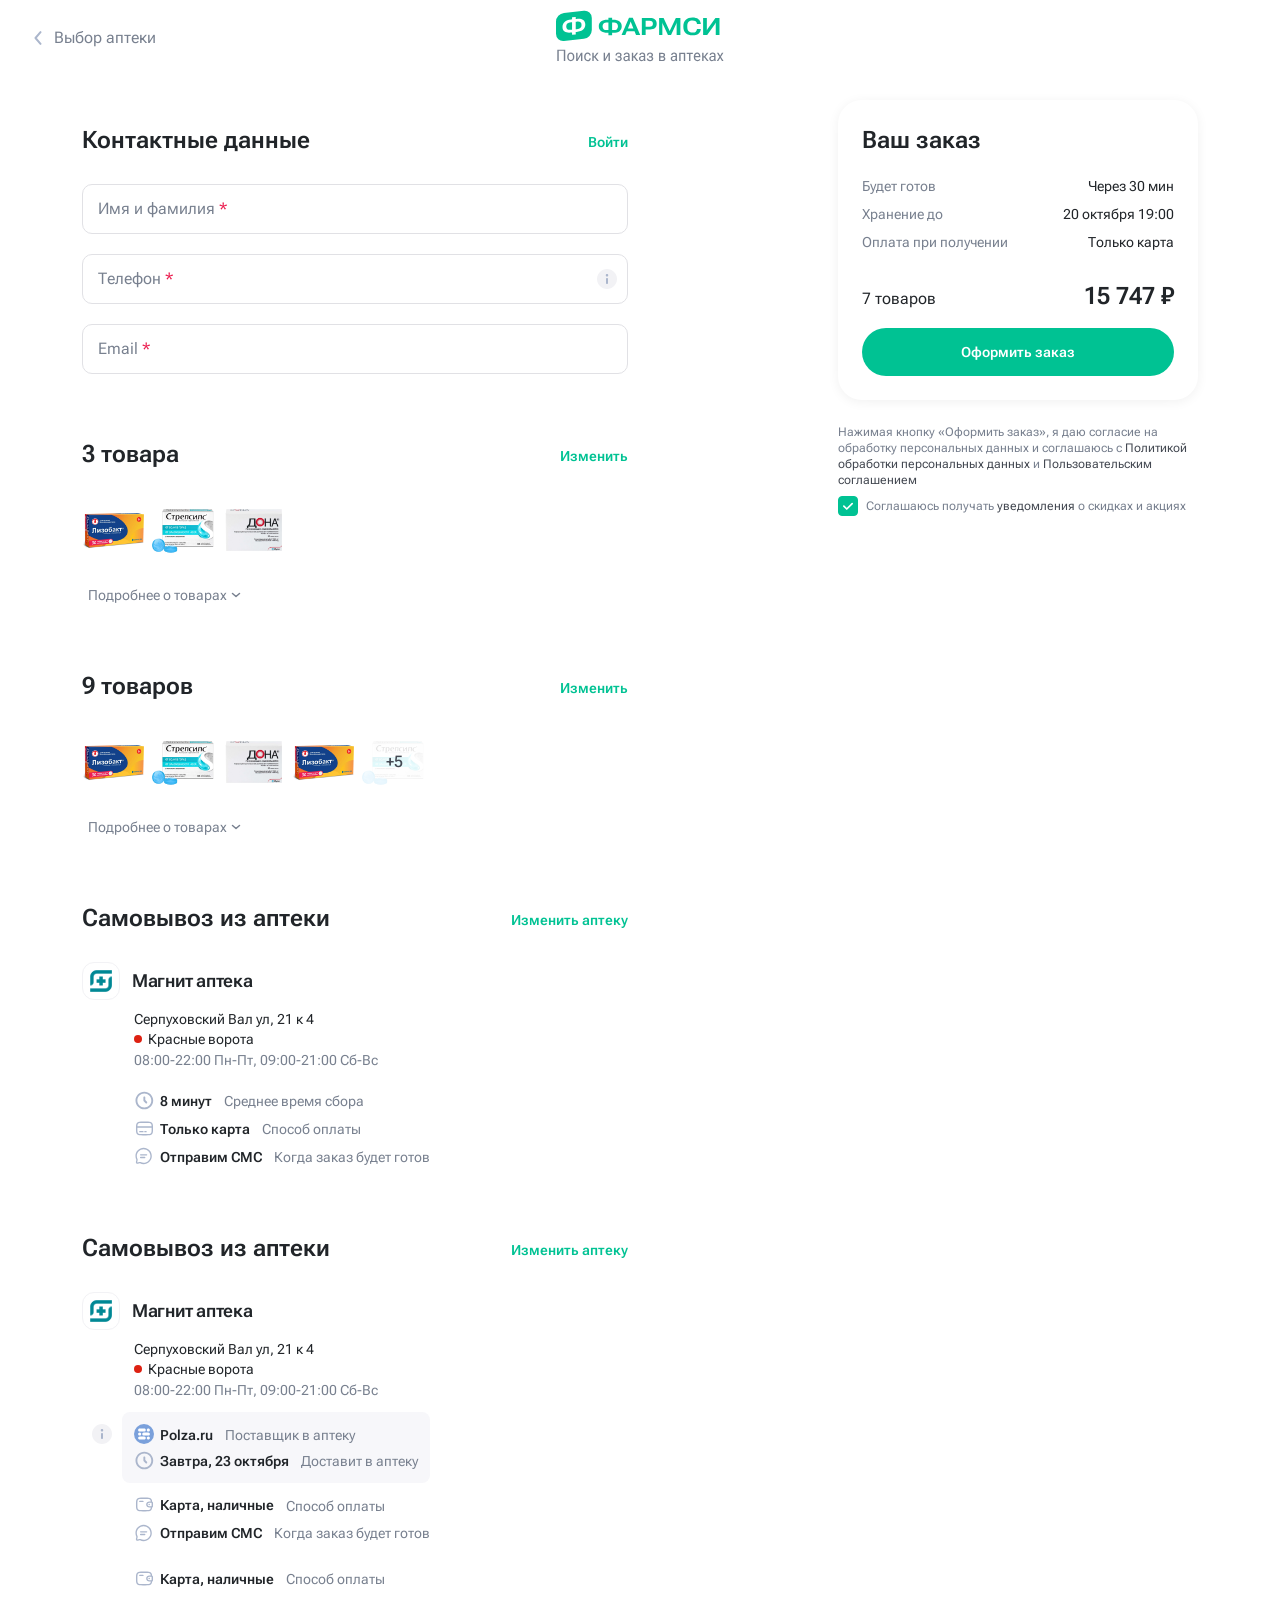
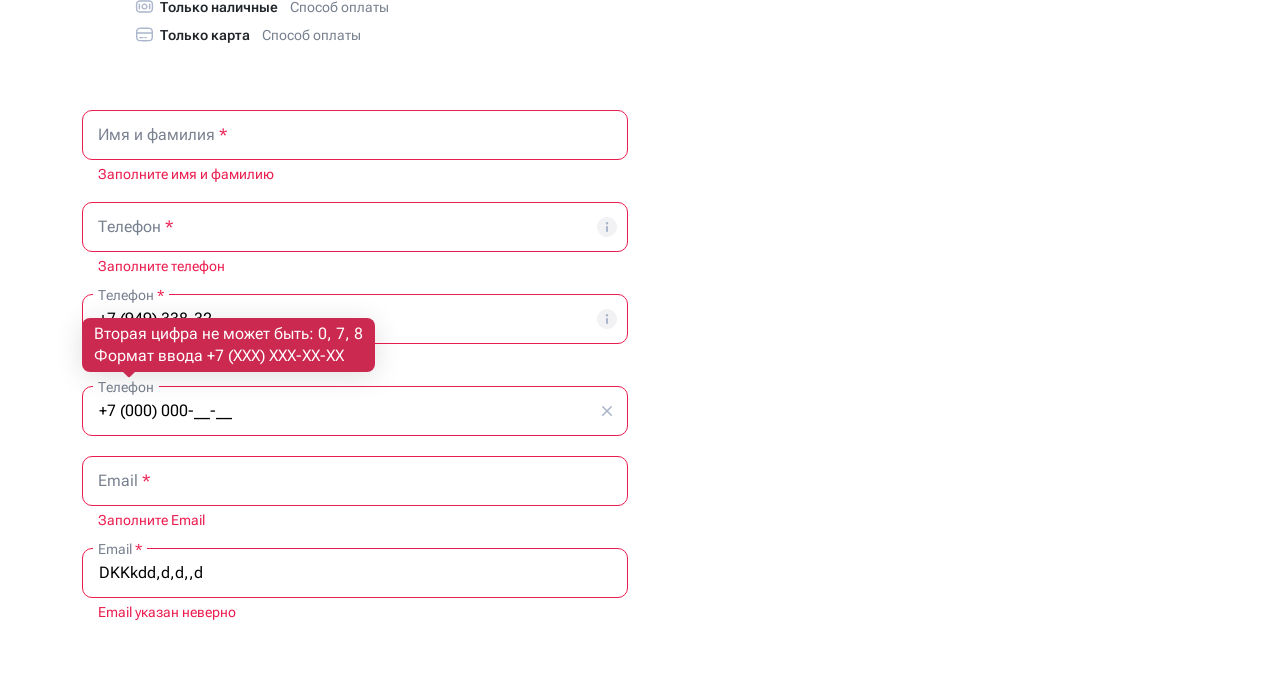
==== commit f3d93ff3: "2-е правки клиента" ====
--- a/3-rd-step.html
+++ b/3-rd-step.html
@@ -23,8 +23,8 @@
 	<link rel="stylesheet" href="https://cdn.jsdelivr.net/npm/swiper@11/swiper-bundle.min.css"/>
 	<link rel="stylesheet" href="https://cdn.jsdelivr.net/npm/@fancyapps/ui@5.0/dist/fancybox/fancybox.css"/>
 	<script src="https://api-maps.yandex.ru/2.1/?apikey=b603dd45-d3d4-4cc6-bc5e-3985d0624e53&lang=ru_RU"></script>
-  <script type="module" crossorigin src="./assets/index-C9zmxWjA.js"></script>
-  <link rel="stylesheet" crossorigin href="./assets/css/index-Bxyzg0an.css">
+  <script type="module" crossorigin src="./assets/index-0516FcqU.js"></script>
+  <link rel="stylesheet" crossorigin href="./assets/css/index-Dq5946YN.css">
 </head>
 
 <body>
--- a/assets/css/index-Dq5946YN.css
+++ b/assets/css/index-Dq5946YN.css
@@ -0,0 +1 @@
+@charset "UTF-8";*,*:before,*:after{box-sizing:inherit;font-family:Roboto Flex,sans-serif!important}html{position:relative;min-height:100vh;box-sizing:border-box;font-family:Roboto Flex,sans-serif!important;font-size:16px;line-height:24px;scroll-behavior:smooth}html.has-cursor,html.has-cursor *{cursor:none!important}html.is-lock-scroll,html.is-lock-scroll body{overflow:hidden}html body.modal-open{overflow-y:hidden!important}html body.modal-open .header__fixed.is-active{max-width:calc(100% - 17px)}body{-webkit-font-smoothing:antialiased;text-decoration-skip:objects;text-rendering:optimizeLegibility;text-size-adjust:100%;-webkit-tap-highlight-color:transparent;margin:0;padding:0;position:relative}body .tooltip{--bs-tooltip-max-width: 186px;--bs-border-radius: 8px;--bs-tooltip-padding-y: 5px;--bs-tooltip-padding-x: 12px;--bs-emphasis-color: rgba(0, 0, 0, .8);font-family:Roboto Flex,sans-serif;font-size:16px;line-height:22px}body .bs-tooltip-auto[data-popper-placement^=top] .tooltip-arrow:before,body .bs-tooltip-top .tooltip-arrow:before{width:12px;height:6px;top:0;border:none;background:url([data-uri])}body .bs-tooltip-auto[data-popper-placement^=right] .tooltip-arrow:before,body .bs-tooltip-end .tooltip-arrow:before{width:12px;height:6px;top:0;border:none;background:url([data-uri]);transform:rotate(90deg) translateY(-2px)}main{flex:1}.main{margin-top:184px;padding-bottom:96px}a,button{border:none;outline:none;background:transparent;transition:.2s;cursor:pointer}a{text-decoration:none;color:currentColor}.has-hover a:not([disabled]):hover{color:var(--primary-hover-color)}input{font-family:Roboto Flex,sans-serif}p{font-size:18px;line-height:24px}figure,picture{display:inline-block;margin:0;line-height:0}figure img,picture img{width:100%}img{vertical-align:top;max-width:100%;height:auto;-webkit-user-select:none;user-select:none}img[draggable=false]{pointer-events:none;-webkit-user-drag:none}fieldset{margin:0;border:0;padding:0}ul,li{list-style:none;margin:0;padding:0}.ordered-list{list-style-type:decimal;padding-left:0}.ordered-list li{list-style-type:decimal;margin-left:20px;color:var(--text-dark)}.unordered-list{font-size:14px;margin-left:6px;list-style:none}.unordered-list li{position:relative;color:var(--secondary-color);padding-left:14px;margin-left:0;line-height:22px}.unordered-list li:before{content:"•";color:var(--secondary-color);position:absolute;left:0}.unordered-list li:not(:last-child){margin-bottom:4px}video{outline:none;width:100%;height:100%}iframe{display:block}.js-lazy-load:not(.is-loaded){max-height:50vh}.site{display:flex;flex-direction:column;min-height:100vh;min-height:var(--vh)}.form-group{position:relative}.w-100{width:100%}.tooltip{z-index:90}.button{display:flex;align-items:center;justify-content:center;padding:0;width:max-content;border:none;font-family:Roboto Flex,sans-serif;background:transparent;transition:.2s}.button:disabled{background-color:#f2f2f5!important;color:var(--icon-default)!important}.has-hover .button:not([disabled]):hover{color:#fff;background-color:var(--primary-hover-color)}.button--loading{position:relative;color:transparent!important;pointer-events:none;-webkit-user-select:none;user-select:none}.button--loading svg{opacity:0}.button--loading:after{content:"";position:absolute;top:0;right:0;left:0;bottom:0;width:24px;height:24px;margin:auto;border:2px solid #fff;border-bottom-color:transparent;border-radius:50%;box-sizing:border-box;animation:rotation 1s linear infinite}.button-big{padding:0 32px;height:48px;font-weight:600;font-size:18px;line-height:48px;color:#fff;background:var(--primary-color);border-radius:0 99px 99px 0}.button-red{padding:8px 28px;font-weight:600;font-size:18px;line-height:32px;border-radius:99px;background-color:var(--red-color);color:#fff}.button-red:active,.button-red:hover{background-color:var(--red-hover-color)!important}.button-hero{padding:24px 48px;font-weight:600;font-size:24px;line-height:32px;color:#fff;background-color:var(--primary-color);border-radius:76px}.button-primary{padding:11px 20px;font-weight:600;font-size:14px;line-height:22px;color:#fff;border-radius:99px;background-color:var(--primary-color)}@media (min-width: 1200px){.button-primary{padding:11px 32px}}.button-secondary{padding:11px 12px;font-weight:600;font-size:14px;line-height:22px;color:var(--primary-color);background-color:#00c29314;border-radius:99px}.has-hover .button-secondary:not([disabled]):hover{color:var(--primary-color);background-color:#00c2931f}.button-secondary.button--loading:after{border-color:var(--primary-color) var(--primary-color) transparent}.button-middle{padding:12px 28px;font-weight:600;font-size:18px;line-height:32px;color:#fff;background-color:var(--primary-color);border-radius:99px}.button-border{min-width:133px;font-size:14px;font-weight:600;line-height:18px;color:var(--primary-color);border:2px solid var(--primary-color);padding:11px 16px;background-color:unset;white-space:nowrap;border-radius:99px}.button-border svg{width:24px;height:24px;stroke-width:2px;margin-left:8px;stroke:var(--primary-color);transition:.3s}.button-border svg path{stroke:var(--primary-color);transition:.3s}.has-hover .button-border:not([disabled]):hover{background-color:transparent;color:var(--primary-hover-color);border:2px solid var(--primary-hover-color)}.has-hover .button-border:not([disabled]):hover svg{stroke:var(--primary-hover-color)}.has-hover .button-border:not([disabled]):hover svg path{stroke:var(--primary-hover-color)}.button-border.button--loading:after{border-color:var(--primary-hover-color) var(--primary-hover-color) transparent}.button-solid{padding:8px 28px;font-weight:500;font-size:18px;line-height:32px;color:#000;background:var(--bg-light);border-radius:99px}.button-solid svg{width:24px;height:24px;stroke-width:2px;margin-left:8px;stroke:var(--icon-default);transition:.3s}.button-solid svg path{stroke:var(--icon-default);transition:.3s}.has-hover .button-solid:not([disabled]):hover{color:#000;background:var(--border-color)}.has-hover .button-solid:not([disabled]):hover svg{stroke:var(--secondary-color)}.has-hover .button-solid:not([disabled]):hover svg path{stroke:var(--secondary-color)}.button-solid.button--loading:after{border-color:var(--icon-default) var(--icon-default) transparent}.button-icon{padding:12px;background:var(--bg-light);border-radius:99px}.button-icon svg{width:24px;height:24px;stroke-width:2px;stroke:var(--icon-default);transition:.3s}.button-icon svg path{stroke:var(--icon-default);transition:.3s}.has-hover .button-icon:not([disabled]):hover{color:#000;background:var(--border-color)}.has-hover .button-icon:not([disabled]):hover svg{stroke:var(--secondary-color)}.has-hover .button-icon:not([disabled]):hover svg path{stroke:var(--secondary-color)}.button-icon.button--loading:after{border-color:var(--icon-default) var(--icon-default) transparent}.form-floating textarea{position:relative;max-height:350px;min-height:176px!important;background-image:url(../images/textarea-BCIi4lM9.svg)!important;background-repeat:no-repeat!important;background-position:right bottom!important;background-size:20px}.form-floating textarea::-webkit-resizer{display:none!important}.form-floating label{display:inline;top:16px;left:16px;padding:0 4px;color:var(--secondary-color);font-size:16px;font-weight:400;line-height:24px;transition:.2s;transform-origin:0 50%;height:fit-content;background-color:#fff}.form-floating .form-control{--bs-form-valid-color: #000;--bs-form-valid-border-color: #000;--bs-form-invalid-color: var(--red-color);--bs-form-invalid-border-color: var(--red-color);padding:18px 16px!important;font-size:16px;border:1px solid #E1E1E5;border-radius:10px;box-shadow:none!important;outline:none!important;min-height:58px}.form-floating .form-control:hover{border:1px solid var(--icon-default)}.form-floating .form-control:focus{border-color:#000}.form-floating .form-control:focus~label{color:var(--secondary-color);scale:.9;transform:translateY(-31px)}.form-floating .form-control:not(:placeholder-shown)~label{color:var(--secondary-color);scale:.9;transform:translateY(-31px)}.form-check{position:relative;display:flex;padding:0;margin:0}.form-check-input{width:20px;height:20px;padding:0;margin:0!important;border-color:#cdd3e0;border-radius:4px;transition:0s;cursor:pointer;background-size:12px;background-position:50% 55%}.form-check-input:active{filter:unset;border-color:var(--primary-color)!important}.form-check-input:hover{border-color:var(--primary-color)}.form-check-input:checked{background-color:var(--primary-color);border-color:var(--primary-color)}.form-check-input:checked:hover{background-color:var(--primary-hover-color)}.form-check-input:checked[type=checkbox]{background-image:url(../images/check-white-oDz8ddbV.svg)}.form-check-input:focus{box-shadow:none}.form-check-input:focus:checked{border-color:var(--primary-color)}.form-check-input:focus:not(:checked){border-color:#cdd3e0}.form-check-label{padding:0;margin:0;font-size:14px;font-weight:400;line-height:20px;-webkit-user-select:none;user-select:none}.form-check-label:not(:first-child){padding-left:12px}.section:not(:last-child){margin-bottom:88px}.title{margin:0;font-size:32px;font-weight:600;line-height:40px;letter-spacing:-.02em;text-align:left;font-variation-settings:"wdth" 120,"GRAD" 0,"slnt" 0,"XTRA" 468,"XOPQ" 96,"YOPQ" 79,"YTLC" 514,"YTUC" 712,"YTAS" 750,"YTDE" -203,"YTFI" 738}.title:not(:last-child){margin-bottom:24px}.subtitle{margin:0;font-size:24px;font-weight:600;line-height:32px;letter-spacing:-.02em;text-align:left;font-variation-settings:"wdth" 120,"GRAD" 0,"slnt" 0,"XTRA" 468,"XOPQ" 96,"YOPQ" 79,"YTLC" 514,"YTUC" 712,"YTAS" 750,"YTDE" -203,"YTFI" 738}.subtitle:not(:last-child){margin-bottom:36px}.banner{position:relative;width:100%;height:232px}.banner img{display:block;width:100%;height:100%;object-fit:contain;object-position:center}.font-primary{color:var(--primary-color)!important}.overlay{position:fixed;top:0;left:0;width:100%;height:100%;display:none;background-color:#0000007a;z-index:1000}.fade{transition:opacity .15s linear}.fade:not(.show){opacity:0}.switcher{display:flex;align-items:center;justify-content:center;color:#00c293;border-radius:99px;padding:11px 12px 11px 14px;background-color:#00c29314;-webkit-user-select:none;user-select:none;cursor:pointer;transition:.3s}.switcher:hover{color:#00b88b;background-color:#00c2931f}.switcher label{font-size:14px;font-weight:600;line-height:22px;margin-right:9px;white-space:nowrap;cursor:pointer;overflow:hidden;text-overflow:ellipsis}.switcher input[type=checkbox],.switcher input[type=radio]{--active: var(--primary-color);--active-inner: #fff;--focus: 2px rgba(0, 194, 147, .3);--border: #fff;--border-hover: unset;--background: #ABB6CC;--disabled: #F6F8FF;--disabled-inner: #E1E6F9;-webkit-appearance:none;-moz-appearance:none;height:21px;outline:none;display:inline-block;vertical-align:top;position:relative;margin:0;cursor:pointer;background:var(--b, var(--background));transition:background .3s,border-color .3s,box-shadow .2s}.switcher input[type=checkbox]:after,.switcher input[type=radio]:after{content:"";display:block;left:0;top:0;position:absolute;transition:transform .3s ease,opacity var(--d-o, .2s)}.switcher input[type=checkbox]:checked,.switcher input[type=radio]:checked{--b: var(--active);--bc: var(--active);--d-o: .3s;--d-t: .3s}.switcher input[type=checkbox]:disabled,.switcher input[type=radio]:disabled{--b: var(--disabled);cursor:not-allowed;opacity:.9}.switcher input[type=checkbox]:disabled:checked,.switcher input[type=radio]:disabled:checked{--b: var(--disabled-inner);--bc: var(--border)}.switcher input[type=checkbox]:disabled+label,.switcher input[type=radio]:disabled+label{cursor:not-allowed}.switcher input[type=checkbox]:hover:not(:checked):not(:disabled),.switcher input[type=radio]:hover:not(:checked):not(:disabled){--bc: var(--border-hover)}.switcher input[type=checkbox]:not(.switch),.switcher input[type=radio]:not(.switch){width:21px}.switcher input[type=checkbox]:not(.switch):after,.switcher input[type=radio]:not(.switch):after{opacity:var(--o, 0)}.switcher input[type=checkbox]:not(.switch):checked,.switcher input[type=radio]:not(.switch):checked{--o: 1}.switcher input[type=checkbox]+label,.switcher input[type=radio]+label{font-size:14px;line-height:21px;display:inline-block;vertical-align:top;cursor:pointer;margin-left:4px}.switcher input[type=checkbox]{cursor:pointer}.switcher input[type=checkbox]:not(.switch){border-radius:7px}.switcher input[type=checkbox]:not(.switch):after{width:5px;height:9px;border:2px solid var(--active-inner);border-top:0;border-left:0;left:7px;top:4px;transform:rotate(var(--r, 20deg))}.switcher input[type=checkbox]:not(.switch):checked{--r: 43deg}.switcher input[type=checkbox].switch{width:33px;height:20px;border-radius:11px}.switcher input[type=checkbox].switch:after{box-sizing:content-box;left:2px;top:2px;border-radius:16px;width:16px;height:16px;background:var(--ab, var(--border));transform:translate(var(--x, 0))}.switcher input[type=checkbox].switch:checked{--ab: var(--active-inner);--x: 13px}.switcher input[type=checkbox].switch:disabled:not(:checked):after{opacity:.6}.switcher input[type=radio]{border-radius:99px}.switcher input[type=radio]:after{width:19px;height:19px;border-radius:50%;background:var(--active-inner);opacity:0;transform:scale(var(--s, .7))}.switcher input[type=radio]:checked{--s: .5}.banner{position:relative;width:100%;display:flex;align-items:center;justify-content:center;max-height:162px}.banner--small{max-height:220px}.banner__img{display:block;width:100%;height:100%;object-fit:cover!important;object-position:center;border-radius:24px}.banner__advertising{z-index:10;top:16px;position:absolute;right:16px}.banner__product-mini{width:100%;min-height:406px;flex-direction:column;padding:16px;border-radius:24px;max-height:unset;border:1px solid #F2F2F5;background-size:208px;background-repeat:no-repeat;background-position:center 14px}.banner__product-mini:hover{color:#000!important}.banner__product-mini-tab{z-index:10;position:absolute;top:14px;left:14px}.banner__product-mini-info{position:absolute;bottom:0;left:25px;width:calc(100% - 50px);margin-bottom:24px}.banner__product-mini-name{font-size:18px;font-weight:400;line-height:18px}.banner__product-mini-name:not(:last-child){margin-bottom:8px}.banner__product-mini-disc{font-size:12px;font-weight:400;line-height:16px;color:var(--secondary-color);padding:4px 8px;background-color:var(--bg-light);border-radius:8px;text-transform:uppercase}.banner__product-mini-button{font-size:18px;font-weight:600;line-height:32px;padding:8px 32px}.banner__product-mini-price{font-size:18px;font-weight:600;line-height:24px;font-variation-settings:"wdth" 148,"GRAD" 0,"slnt" 0,"XTRA" 468,"XOPQ" 96,"YOPQ" 79,"YTLC" 514,"YTUC" 712,"YTAS" 750,"YTDE" -203,"YTFI" 738}.banner__product-mini-bottom{display:flex;justify-content:space-between;align-items:center;margin-top:12px}.banner__product-mini-advertising{background:#f7f7fa!important}@keyframes spinner{0%{transform:rotate(0)}to{transform:rotate(360deg)}}@keyframes fade-in{0%{opacity:0}to{opacity:1}}@keyframes fade-in-bottom{0%{transform:translateY(50px);opacity:0}to{transform:translateY(0);opacity:1}}@keyframes fade-in-left{0%{transform:translate(-50px);opacity:0}to{transform:translate(0);opacity:1}}@keyframes fade-in-right{0%{transform:translate(50px);opacity:0}to{transform:translate(0);opacity:1}}@keyframes rotation{0%{transform:rotate(0)}to{transform:rotate(360deg)}}.header{z-index:900;position:absolute;top:0;left:0;right:0}.header__fixed{background-color:#fff;transition:all .3s}.header__fixed.is-active{width:100%;position:fixed;top:0;padding:15px 0;box-shadow:0 12px 24px #00000005;z-index:900}.header__top{padding-top:20px}.header__top-link{color:var(--secondary-color)}.has-hover .header__top-link:not([disabled]):hover{color:var(--text-dark)}@media (min-width: 992px){.header__top-link{margin-left:10px}}@media (min-width: 1200px){.header__top-link{margin-left:25px}}.header__middle{padding-top:28px;padding-bottom:32px}.header__logo{display:inline-block;max-width:145px;flex:0 0 145px}@media (min-width: 992px){.header__location{margin-right:50px}}@media (min-width: 1200px){.header__location{margin-right:75px}}.header__search{width:100%;margin:0 24px 0 28px}.header__saving{line-height:24px}@media (min-width: 992px){.header__saving{font-size:14px}}@media (min-width: 1200px){.header__saving{font-size:16px}}.header__saving-icon{display:inline-block;width:24px;height:24px;margin-right:6px}.header__saving-link{display:inline-block;margin-left:12px;font-weight:600;color:var(--primary-color)}.has-hover .header__saving-link:not([disabled]):hover{color:var(--primary-hover-color)}@media (min-width: 992px){.header__saving-link{font-size:14px}}@media (min-width: 1200px){.header__saving-link{font-size:1rem}}.header__links{display:flex;align-items:center;flex:1;margin-right:1px}.header__link{position:relative;display:flex;flex-direction:column;align-items:center;min-width:66px;font-size:16px;line-height:20px;color:var(--secondary-color);text-align:center;letter-spacing:-.01em}.header__link:not(:last-child){margin-right:16px}.has-hover .header__link:not([disabled]):hover{color:var(--primary-color)}.header__link-icon{position:relative;display:inline-block;width:30px;height:30px;flex:0 0 30px}.header__link-icon svg{width:100%;height:100%;fill:none}.header__link-counter{position:absolute;top:0;right:-10px;display:block;padding:0 4px;min-width:18px;height:18px;font-weight:600;font-size:11px;color:#fff;background-color:var(--red-color);border-radius:99px;text-align:center;justify-content:center}.header__list{position:relative;z-index:3}.header__list-link{position:relative;padding-bottom:6px;display:inline-block;font-size:18px;line-height:24px;color:#000}.header__list-link:after{content:"";position:absolute;left:0;bottom:2px;width:100%;height:2px;opacity:0;visibility:hidden;background-color:var(--primary-color);transition:all .3s}.header__list-link.is-active{color:var(--primary-color)}.header__list-link.is-active:after{opacity:1;visibility:visible;transition:all .3s}.header__slide{width:auto!important;padding:0 12px;margin:0 4px}.header__slide:nth-child(1){padding-left:0}.header__button--prev,.header__button--next{position:absolute;top:calc(50% - 2px);transform:translateY(-50%)}.header__button--prev{left:-15px}.header__button--next{right:-15px}.header__menu{position:relative}.submenu{position:absolute;top:-24px;left:-32px;right:-32px;padding:76px 32px 32px;width:calc(100% + 64px);box-shadow:var(--box-shadow);border-radius:var(--default-radius);background-color:#fff;opacity:0;visibility:hidden;z-index:2;transition:all .3s}.submenu.is-active{opacity:1;visibility:visible;transition:all .3s;transition-delay:.2s}.submenu__item{display:none}.submenu__links{display:flex;flex-direction:column;align-items:flex-start}.submenu__link{position:relative;display:inline-block;font-size:16px;line-height:24px;color:#444952;margin-bottom:8px;transition:all .3s}.has-hover .submenu__link:not([disabled]):hover{color:#000}.submenu__title{margin-bottom:4px;font-size:16px;line-height:24px;color:var(--secondary-color)}.submenu__brand{display:block}.submenu__brand:not(:last-child){border-bottom:1px solid var(--border-color)}.submenu__cart{padding:6px 0;display:flex;align-items:flex-start}.submenu__cart:not(:last-child){border-bottom:1px solid var(--border-color)}.submenu__cart-image{display:inline-block;margin-right:24px;width:86px;height:86px;flex:0 0 86px}.submenu__cart-info{display:flex;flex-direction:column;align-items:flex-start}.submenu__cart-name{margin-bottom:4px;font-size:14px;line-height:18px;color:#444952}.submenu__cart-price{font-weight:600;font-size:16px;line-height:20px;color:#000}.footer{margin-top:auto;padding:26px 0 64px;background:var(--bg-light);border-radius:48px 48px 0 0}.footer__top{margin-bottom:60px}.footer__top-title{font-size:32px;font-weight:600;line-height:1;margin-bottom:9px}.footer__top-subtitle{font-size:16px;line-height:22px;color:var(--text-dark)}.footer__top-image{height:auto;margin-right:44px;margin-top:-40px;-webkit-transform:rotate(14.86deg);-ms-transform:rotate(14.86deg);transform:rotate(14.86deg);width:130px;object-fit:contain}.footer__middle{display:flex;align-items:flex-start;justify-content:space-between;flex-wrap:wrap;gap:30px}.footer__middle:not(:last-child){margin-bottom:48px}.footer-middle__row{display:flex;align-items:flex-start;gap:75px;flex-wrap:wrap}.footer__policy{margin-top:14px;margin-left:27px;font-size:12px;line-height:16px;color:var(--secondary-color)}.footer__policy-link{color:var(--text-dark)}.footer__title{font-weight:600;font-size:16px;line-height:24px}.footer__title:not(:last-child){margin-bottom:24px}.footer__items{display:flex;flex-direction:column;align-items:flex-start}.footer__link{font-size:16px;line-height:22px;color:var(--text-dark)}.footer__link:not(:last-child){margin-bottom:12px}.has-hover .footer__link:not([disabled]):hover{color:#000}.footer__number{margin-bottom:20px;font-weight:600;font-size:24px;line-height:32px;letter-spacing:-.02em;text-align:right}.footer__text{font-size:14px;line-height:22px;color:var(--secondary-color)}.location__current{display:flex;align-items:center;line-height:24px;color:var(--secondary-color)}.location__current .js-city-choosen-city{max-width:98.31px;overflow:hidden;text-overflow:ellipsis;white-space:nowrap}@media (min-width: 992px){.location__current{font-size:14px}.location__current .js-city-choosen-city{max-width:86.84px}}@media (min-width: 1200px){.location__current{font-size:1rem}}.has-hover .location__current:not([disabled]):hover{color:var(--primary-color)}.has-hover .location__current:not([disabled]):hover .location__icon{fill:var(--primary-color)}.location__icon{display:inline-block;margin-right:6px;width:16px;height:16px;flex:0 0 16px;fill:var(--icon-default);transition:all .3s}.big__input{padding:0 24px;width:100%;height:48px;font-size:14px;line-height:48px;color:#000;background-color:#f7f7fa;border:none;border-width:2px 0px 2px 2px;border-style:solid;border-color:transparent;border-radius:99px 0 0 99px;transition:all .3s}.big__input::placeholder{color:var(--secondary-color)}.big__input:focus{outline:none}.big__input:active,.big__input:focus{background-color:#fff;border-color:var(--primary-color)}.big__input:active~.search__icon,.big__input:focus~.search__icon{stroke:var(--primary-color)}.big__input--white{background-color:#fff}.has-hover .form-group:not([disabled]):hover .big__input{background-color:#fff}.search{position:relative;z-index:5}.search__form{width:100%}.has-hover .search__form:not([disabled]):hover{filter:drop-shadow(0px 8px 16px rgba(0,0,0,.04))}.has-hover .search__form:not([disabled]):hover .search__input{background-color:#fff}.search__input{padding:0 52px}.search__icon{position:absolute;left:20px;top:0;bottom:0;width:24px;height:24px;margin:auto 0;fill:none;stroke:var(--icon-default);stroke-width:2px}.search__loading{position:absolute;right:18px;top:0;bottom:0;padding:0;width:24px;height:24px;margin:auto;display:none;fill:none;transition:all .3s;animation:spinner 1.4s infinite linear}.search__clear{display:none;position:absolute;right:18px;top:0;bottom:0;padding:0;width:24px;height:24px;margin:auto;border:none;background-color:transparent}.search__clear:after,.search__clear:before{content:"";position:absolute;top:0;left:0;right:0;bottom:0;width:18px;height:2px;margin:auto;background-color:var(--icon-default)}.search__clear:after{transform:rotate(45deg)}.search__clear:before{transform:rotate(-45deg)}.has-hover .search__clear:not([disabled]):hover:after,.has-hover .search__clear:not([disabled]):hover:before{background-color:var(--secondary-color)}.search__backdrop{position:fixed;top:0;right:0;bottom:0;left:0;z-index:-1;background-color:#15141580;display:none}.small-navigation__icon{width:20px;height:20px;fill:none;stroke:var(--icon-default);stroke-width:2px;transition:all .3s}.small-navigation--prev,.small-navigation--next{width:32px;height:32px;background-color:#fff;box-shadow:var(--box-shadow);border-radius:50%;display:flex;align-items:center;justify-content:center;cursor:pointer;transition:all .3s;z-index:2}.has-hover .small-navigation--prev:not([disabled]):hover .small-navigation__icon,.has-hover .small-navigation--next:not([disabled]):hover .small-navigation__icon{stroke:var(--primary-color)}.small-navigation--disabled{opacity:0;visibility:hidden}.socials{display:flex;flex-wrap:wrap;gap:20px}.socials__link{flex:0 0 40px;width:40px;height:40px;display:inline-flex;align-items:center;justify-content:center;background-color:var(--icon-default);border-radius:50%;transition:all .3s}.socials__link--vk:hover{background-color:#07f}.socials__link--ok:hover{background-color:#f80}.socials__link--tg:hover{background-color:#28aee9}.socials__icon{width:50%;height:50%}.products-slider{position:relative}.products-slider .swiper-slide{width:133px}.products-slider .swiper-slide:not(:last-child){position:relative}.products-slider .swiper-slide:not(:last-child):after{position:absolute;right:-12px;top:0;content:"";width:1px;height:100%;background-color:#f2f2f5}.products-slider__navigation--next,.products-slider__navigation--prev{z-index:5;position:absolute;right:-26px;top:50%;transform:translateY(-50%);display:flex;align-items:center;justify-content:center;width:52px;height:52px;background-color:#fff;border-radius:99px;box-shadow:0 4px 28px #0000000f}.products-slider__navigation--next svg,.products-slider__navigation--prev svg{width:24px;height:24px}.products-slider__navigation--next svg path,.products-slider__navigation--prev svg path{transition:.2s}.products-slider__navigation--next:hover svg path,.products-slider__navigation--prev:hover svg path{stroke:var(--primary-color)}.products-slider__navigation--prev{right:unset;left:-26px}.products-slider__navigation--disabled{display:none}.toast{z-index:1056;position:fixed;--bs-toast-max-width: 380px;--bs-toast-bg: rgba(0, 0, 0, .8);--bs-toast-border-radius: 24px;--bs-toast-padding-x: 12px;--bs-toast-padding-y: 12px;bottom:1rem;right:1rem}.toast-body{word-wrap:break-word;padding:6px 16px 6px 6px}.toast-inner{width:100%;font-size:14px;line-height:18px;gap:8px}.toast-text{width:100%}.toast:not(.showing):not(.show){opacity:0}.toast.hide{display:none}.toast-image{border-radius:16px;display:inline-block;margin-right:12px;object-fit:contain}.toast-button{flex-shrink:0;height:34px;border-radius:99px;font-size:14px;font-weight:700;color:#00c293;display:flex;align-items:center;justify-content:center}.toast-button:hover{background:#4f4f4f}:root{--primary-color: #00c293;--primary-hover-color: #00b88b;--secondary-color: #78808f;--red-color: #eb1c4e;--red-hover-color: #E01B4A;--icon-default: #abb6cc;--border-color: #f2f2f5;--bg-light: #f7f7fa;--text-dark: #444952;--default-radius: 24px;--box-shadow: 0px 12px 28px rgba(0, 0, 0, .06);--safe-area-bottom-height: 0;--site-fixed-tab-bar-height: 0}.scroll-up{position:fixed;right:8px;bottom:24px;width:52px;height:52px;background-color:#fff;box-shadow:var(--box-shadow);border-radius:50%;display:flex;align-items:center;justify-content:center;cursor:pointer;z-index:30}.scroll-up--hidden{opacity:0;visibility:hidden;transition:all .3s}.scroll-up--hidden.is-active{opacity:1;visibility:visible;transition:all .3s}.has-hover .scroll-up:not([disabled]):hover .scroll-up__icon{stroke:var(--primary-color)}.scroll-up__icon{-webkit-box-flex:0;stroke:var(--icon-default);stroke-width:2px;-ms-flex:0 0 24px;flex:0 0 24px;height:24px;-webkit-transition:all .3s;-o-transition:all .3s;transition:all .3s;width:24px}.city-popup{display:none;z-index:901;position:absolute;background-color:#fff;box-shadow:0 4px 16px #00000014;max-width:355px;width:100%;top:-16px;left:0;padding:20px;border-radius:24px;font-size:14px;font-weight:400;line-height:20px;transition:.3s}.city-popup.is-active{top:calc(100% + 25px);left:0}.city-popup.is-active:after{display:none}.city-popup:after{z-index:902;content:"";display:block;width:17px;height:17px;background-color:#fff;position:absolute;top:-8px;left:32px;transform:rotate(45deg)}.city-popup__subtitle{color:var(--secondary-color)}.city-popup__title{font-size:20px;font-weight:600;line-height:24px;margin-bottom:8px;white-space:nowrap;overflow:hidden;text-overflow:ellipsis}.city-popup__text{margin-bottom:12px}.city-popup__buttons{display:flex}.city-popup__buttons .button{font-size:14px;line-height:20px;padding:10px 24px}.city-popup__buttons .button:not(:last-child){margin-right:6px}.city-change{border-radius:24px;overflow:hidden;box-shadow:0 2px 4px #0000001a;padding:24px}.city-change-modal{--bs-modal-width: 568px}.city-change__close{position:absolute;right:0;top:0;padding:18px}.city-change__close svg{width:24px;height:24px}.city-change__loading{display:none;position:absolute;width:20px;height:20px}.city-change__loading .button--loading{width:20px;height:20px}.city-change__loading .button--loading:after{width:15px;height:15px;border:2px solid var(--icon-default);border-bottom-color:transparent}.city-change__header{display:flex;align-items:center;margin-bottom:24px}.city-change__title{display:inline;font-size:24px;font-weight:600;line-height:28px;text-align:left;margin:0 32px 0 0}.city-change__define{position:relative;display:flex;align-items:center;font-size:16px;font-weight:500;line-height:20px;text-align:left;color:var(--primary-color);margin-top:5px;cursor:pointer}.city-change__define-icon{margin-right:5px;margin-bottom:4px;transition:.1s}.city-change__define-loading{left:0;top:50%;transform:translateY(-50%)}.city-change__define-loading .button--loading:after{border:2px solid var(--primary-color);border-bottom-color:transparent}.city-change__choosen{position:relative;display:flex;align-items:center;width:fit-content;max-width:100%;overflow-x:hidden;padding:2px 20px 2px 0;margin-bottom:20px;-webkit-user-select:none;user-select:none}.city-change__choosen-icon{flex-shrink:0;width:20px;height:24px;margin-right:4px}.city-change__choosen-text{font-size:16px;font-weight:400;line-height:20px;color:var(--secondary-color);white-space:nowrap}.city-change__choosen-text:not(:last-child){margin-right:6px}.city-change__choosen-text--city{font-weight:600;color:#000}.city-change__choosen-text--region{overflow:hidden;text-overflow:ellipsis}.city-change__choosen-loading{right:0;top:50%;transform:translateY(-50%)}.city-change__choosen-loading .button--loading:after{border:2px solid var(--icon-default);border-bottom-color:transparent}.city-change__input{width:100%;border:1px solid #E1E1E5;padding:12px 12px 12px 40px;border-radius:10px;font-size:16px;font-weight:400;line-height:20px}.city-change__input:focus-visible{outline:none;border-color:#000}.city-change__input-icon{position:absolute;left:10px;top:50%;transform:translateY(-50%)}.city-change__input-clear{display:none;position:absolute;right:12px;top:50%;transform:translateY(-50%)}.city-change__input-loading{right:12px;top:50%;transform:translateY(-50%)}.city-change__input-loading .button--loading:after{border:2px solid var(--icon-default);border-bottom-color:transparent}.city-change__cities{width:calc(100% + 36px);height:520px;margin-left:-12px;overflow-y:scroll}.city-change__cities::-webkit-scrollbar{width:12px;height:0}.city-change__cities::-webkit-scrollbar-track{border-radius:20px;background-color:#fff;padding-bottom:12px}.city-change__cities::-webkit-scrollbar-track:hover{background-color:#fff}.city-change__cities::-webkit-scrollbar-track:active{background-color:#fff}.city-change__cities::-webkit-scrollbar-thumb{border-radius:20px;background-color:#abb6cc;border:4px solid #FFFFFF}.city-change__cities::-webkit-scrollbar-thumb:hover{background-color:#abb6cc}.city-change__cities::-webkit-scrollbar-thumb:active{background-color:#abb6cc}.city-change .city-change__cities-nf{padding:0 12px}.city-change .city-change__cities-nf-title{font-size:18px;font-weight:400;line-height:24px;padding:10px 0}.city-change .city-change__cities-nf-query{font-weight:600}.city-change .city-change__cities-nf-info{font-size:16px;font-weight:400;line-height:22px;color:var(--secondary-color)}.city-change .city-change__cities-nf-suggest{cursor:pointer;color:var(--primary-color);font-size:16px;font-weight:600;line-height:22px}.city-change .city-change__cities-f{padding:0 12px}.city-change .city-change__cities-f--nearest:not(:last-child){border-bottom:1px solid var(--border-color);padding-bottom:12px;margin-bottom:12px}.city-change .city-change__cities-f-city{padding:10px 0}.city-change .city-change__cities-f-info{font-size:14px;font-weight:400;line-height:20px;color:var(--secondary-color)}.city-change .city-change__cities-f-suggest{cursor:pointer;color:var(--primary-color);font-weight:600;line-height:22px}.city-change .city-change__cities-f-buttons{display:flex;margin-top:24px}.city-change .city-change__cities-f-buttons button{font-size:14px;font-weight:550;line-height:20px;padding:12px 28px}.city-change .city-change__cities-f-buttons button:not(:last-child){margin-right:6px}.city-change .city-change__cities-f-nearest{margin-top:20px;padding-left:24px}.city-change .city-change__cities-f-nearest-info{margin-bottom:4px}.city-change .city-change__cities-f-nearest-cities{width:calc(100% + 24px);margin-left:-12px}.city-change__city{position:relative;display:flex;flex-wrap:nowrap;padding:10px 12px;border-radius:15px;transition:.3s;cursor:pointer}.city-change__city:hover{background-color:var(--bg-light)}.city-change__city--disabled{color:#78808f!important}.city-change__city--disabled,.city-change__city--enabled{cursor:default}.city-change__city--disabled:hover,.city-change__city--enabled:hover{background-color:unset}.city-change__city-text{font-size:16px;font-weight:600;line-height:20px;position:relative;z-index:2;white-space:nowrap}.city-change__city-text:not(:last-child){margin-right:6px}.city-change__city-region{font-size:16px;font-weight:400;line-height:20px;white-space:nowrap;overflow:hidden;text-overflow:ellipsis;color:var(--secondary-color)}.city-change__city-distance{font-size:16px;font-weight:600;line-height:20px;font-variation-settings:"GRAD" 0,"XOPQ" 96,"XTRA" 468,"YOPQ" 79,"YTAS" 750,"YTDE" -203,"YTFI" 738,"YTLC" 514,"YTUC" 712,"slnt" 0,"wdth" 148;color:var(--secondary-color)}.card-adding{display:grid;grid-template-columns:repeat(3,1fr);width:100%;background:var(--bg-light);border-radius:99px;overflow:hidden}.card-adding--plus:before{content:"";position:absolute;top:0;left:0;right:0;bottom:0;width:2px;height:16px;margin:auto;background-color:var(--icon-default);transition:.2s;border-radius:99px}.card-adding--minus,.card-adding--plus{position:relative;width:100%!important;height:44px}.card-adding--minus:after,.card-adding--plus:after{content:"";position:absolute;top:0;left:0;right:0;bottom:0;width:16px;height:2px;margin:auto;background-color:var(--icon-default);transition:.2s;border-radius:99px}.card-adding--minus--inactive,.card-adding--plus--inactive{opacity:.4;cursor:default!important}.card-adding--minus:hover,.card-adding--plus:hover{background-color:var(--bg-light)!important}.card-adding--minus:not(.card-adding--minus--inactive,.card-adding--plus--inactive):hover:after,.card-adding--minus:not(.card-adding--minus--inactive,.card-adding--plus--inactive):hover:before,.card-adding--plus:not(.card-adding--minus--inactive,.card-adding--plus--inactive):hover:after,.card-adding--plus:not(.card-adding--minus--inactive,.card-adding--plus--inactive):hover:before{background-color:var(--secondary-color)}.card-adding__input{padding:0;width:100%;font-weight:600;font-size:14px;line-height:44px;color:#000;flex:0 0 44px;border:none;text-align:center;background:transparent;transition:all .2s}.card-adding__input:focus,.card-adding__input:focus-visible{outline:none!important}.card-adding__wrap--loading{position:relative;color:transparent!important;pointer-events:none;-webkit-user-select:none;user-select:none}.card-adding__wrap--loading:after{content:"";position:absolute;top:0;right:0;left:0;bottom:0;width:16px;height:16px;margin:auto;border:2px solid #fff;border-color:var(--icon-default) var(--icon-default) rgba(0,0,0,0);border-radius:50%;box-sizing:border-box;animation:rotation 1s linear infinite}.products .product:not(:last-child){border-bottom:1px solid #F2F2F5}.products .product--force-border{border-bottom:unset!important}.products--unavailable .product:not(:last-child):nth-child(2){border-bottom:1px solid #F2F2F5}.product{display:flex;padding:16px 0}.product__image{position:relative;flex-shrink:0;width:120px;height:120px;margin-right:16px}.product__image img{width:100%;height:100%;border-radius:8px;object-fit:contain}.product__checkbox{position:absolute;top:0;left:0}.product__description{overflow:hidden;height:fit-content;padding-top:10px;margin-right:24px;margin-bottom:0;font-size:16px;font-weight:400;line-height:22px;color:#000}.product__description a{display:block}.product__description a:hover{color:var(--text-dark)!important}.product__description-icon{display:flex;align-items:center;width:fit-content;white-space:nowrap;padding:4px 6px 4px 4px;border:none;border-radius:8px;background:#eb135b14;font-size:14px;font-weight:400;line-height:18px;color:#000}.product__description-icon svg{width:20px;height:20px;margin-right:6px;fill:none;transition:all .3s}.product__description-bottom{display:flex;flex-wrap:wrap;gap:6px;margin:8px 0 15px}.product__edit{max-width:214px;display:flex;white-space:nowrap;justify-content:space-between;align-items:center;border-radius:8px;font-size:14px;font-weight:400;line-height:18px;color:#000;padding:0 2px 0 12px;background-color:var(--bg-light)}.product__edit-buttons{display:flex;gap:2px;margin-left:12px}.product__edit-button{padding:6px;border-radius:0;background-color:transparent}.product__edit-button svg path{transition:.3s}.product__edit-button:hover{background-color:transparent!important}.product__edit-button:hover svg path{stroke:var(--secondary-color)}.product__edit-icon{width:16px!important;height:16px!important}.product__info{display:flex;margin-left:auto}.product__price{display:flex;flex-direction:column;gap:8px;height:fit-content;padding:10px 0 0;margin-right:40px;font-size:20px;font-weight:600;line-height:24px;text-align:right;font-variation-settings:"wdth" 148,"GRAD" 0,"slnt" 0,"XTRA" 468,"XOPQ" 96,"YOPQ" 79,"YTLC" 514,"YTUC" 712,"YTAS" 750,"YTDE" -203,"YTFI" 738;white-space:nowrap}.product__price--none{font-size:16px;font-weight:400;line-height:22px;text-align:right;color:#f90;font-variation-settings:unset}.product__price-button{margin-top:14px}.product__adding{width:104px;margin-right:14px}.product__adding *{height:38px}.product__adding--none{display:flex;align-items:center;justify-content:center;height:38px;font-size:14px;font-weight:600;line-height:22px;text-align:center;color:var(--secondary-color)}.product__adding--loading{position:relative}.product__adding--loading:after{content:"";position:absolute;top:0;right:0;left:0;bottom:0;width:24px;height:24px;margin:auto;border:2px solid #fff;border-color:var(--icon-default) var(--icon-default) rgba(0,0,0,0);border-radius:50%;box-sizing:border-box;animation:rotation 1s linear infinite}.product__cpp{width:104px;margin:4px 14px 0 0;font-size:12px;font-weight:400;line-height:18px;text-align:center;color:var(--secondary-color)}.product__cpp-divider{font-weight:500;color:#e1e1e5}.product__interaction{display:flex;justify-content:center;margin-top:12px;margin-right:14px}.product__interaction-button{width:40px;height:40px;background-color:unset}.product__interaction-button svg{width:20px;height:20px;fill:#0000;stroke:#abb6cc;stroke:var(--icon-default);stroke-width:2.5px;transition:all .1s}.product__interaction-button svg path{transition:.2s}.product__interaction-button--like.is-active svg{stroke:#eb1c4e;stroke:var(--red-color);fill:#eb1c4e;fill:var(--red-color)}.product__interaction-button--like svg{width:21px;height:21px;transition:all .1s}.product__interaction-button:hover{background-color:unset}.product__interaction-button:hover:not(.is-active) svg,.product__interaction-button:hover:not(.is-active) svg path{stroke:var(--secondary-color)!important}.benefits{position:relative;border-radius:10px;background-color:#e1eaff;padding:10px 5px 5px;margin:8px 0 20px}.benefits:before{content:"";position:absolute;top:-8px;left:48px;display:block;width:17px;height:17px;border-radius:7px 0 0;transform:rotate(45deg);background-color:#e1eaff}.benefits__title{font-size:18px;font-weight:600;line-height:24px;color:#867fff;padding:0 11px;margin-bottom:10px}.benefits__list{background-color:#fff;border-radius:8px;padding:0 23px}.benefits__product{display:flex;align-items:center;padding:12px 0}.benefits__product:not(:last-child){border-bottom:1px solid #F2F2F5}.benefits__product-image{flex-shrink:0;width:64px;height:64px;margin-right:44px}.benefits__product-image img{width:100%;height:100%;border-radius:8px}.benefits__product-name{font-size:14px;font-weight:400;line-height:18px;color:#000;margin-bottom:4px}.benefits__product-name:hover{color:var(--text-dark)!important}.benefits__product-text{font-size:14px;font-weight:400;line-height:18px;color:#78808f;margin-bottom:6px}.benefits__product-rating{display:flex;align-items:center;width:fit-content;font-size:14px;font-weight:400;line-height:22px;text-align:left;font-variation-settings:"wdth" 148,"GRAD" 0,"slnt" 0,"XTRA" 468,"XOPQ" 96,"YOPQ" 79,"YTLC" 514,"YTUC" 712,"YTAS" 750,"YTDE" -203,"YTFI" 738;color:#000;cursor:pointer;-webkit-user-select:none;user-select:none}.benefits__product-rating-icon{width:18px;height:18px;margin-right:2px}.benefits__product-info{display:flex;align-items:center;margin-left:auto}.benefits__product-price{display:flex;flex-direction:column;padding-left:30px;margin-right:40px;font-size:16px;font-weight:600;line-height:24px;text-align:right;font-variation-settings:"wdth" 148,"GRAD" 0,"slnt" 0,"XTRA" 468,"XOPQ" 96,"YOPQ" 79,"YTLC" 514,"YTUC" 712,"YTAS" 750,"YTDE" -203,"YTFI" 738;color:#000;white-space:nowrap}.benefits__product-price--old{align-items:center;font-size:14px;font-weight:400;line-height:18px;color:var(--secondary-color);text-decoration:line-through}.benefits__product-price--old svg{margin-left:6px;cursor:pointer}.benefits__product-add{padding:6px 16px;height:fit-content}.purchase{position:sticky;top:104px;box-shadow:0 2px 12px #0000000f;background-color:#fff;border-radius:24px;padding:28px 24px 24px}.purchase--unavailable{display:none;padding:22px}.purchase__header{font-size:20px;font-weight:600;line-height:24px;color:#000;margin-bottom:14px}.purchase__details{display:none;align-items:flex-end;justify-content:space-between;gap:8px;flex-wrap:wrap;margin:32px 0 23px}.purchase__count{font-size:16px;font-weight:400;line-height:22px;color:#000;margin-top:4px}.purchase__price{font-size:24px;font-weight:600;line-height:24px;font-variation-settings:"wdth" 148,"GRAD" 0,"slnt" 0,"XTRA" 468,"XOPQ" 96,"YOPQ" 79,"YTLC" 514,"YTUC" 712,"YTAS" 750,"YTDE" -203,"YTFI" 738;color:#000}.purchase__select-pharmacy{width:100%;margin-top:16px}.purchase__description{font-size:16px;font-weight:400;line-height:22px;color:#000;margin-bottom:23px}.purchase__button{box-sizing:border-box;width:100%;margin-bottom:24px}.purchase__info{display:flex;padding:12px 0}.purchase__info-logo{flex-shrink:0;width:24px;height:24px;margin-right:12px;margin-top:-2px}.purchase__info-name{font-size:16px;font-weight:400;line-height:24px;color:#000}.purchase__info-name:not(:last-child){margin-bottom:8px}.purchase__info-description{font-size:14px;font-weight:400;line-height:18px;color:var(--secondary-color)}.product-cart-small{min-width:133px}.product-cart-small__image{display:block;width:120px;height:120px;margin-bottom:8px}.product-cart-small__image img{width:100%;height:100%;border-radius:8px}.product-cart-small__name{display:block;font-size:14px;line-height:18px;font-weight:400;color:#000;margin-bottom:12px}.product-cart-small__name:hover{color:#000!important}.product-cart-small__price{font-size:16px;font-weight:600;line-height:24px;font-variation-settings:"wdth" 148,"GRAD" 0,"slnt" 0,"XTRA" 468,"XOPQ" 96,"YOPQ" 79,"YTLC" 514,"YTUC" 712,"YTAS" 750,"YTDE" -203,"YTFI" 738;color:#000;margin-bottom:12px}.product-cart-small__add{padding:4px 16px}.product-cart-small__adding{width:98px}.product-cart-small__adding:not(.active){display:none}.product-cart-small__adding *{height:30px}.nav-tabs{position:static;display:flex;flex-wrap:wrap;gap:6px;margin-bottom:12px;border:none}.nav-tabs__link{padding:8px 12px;border-radius:8px;font-size:18px;font-weight:400;line-height:24px;color:var(--secondary-color)}.nav-tabs__link:hover{background-color:var(--bg-light)}.nav-tabs__link.active{color:#000;background-color:var(--bg-light)}.modal{--bs-modal-header-padding: 0;--bs-modal-padding: 0}.modal-dialog{max-width:416px}.modal-header{border:none;margin:0 0 12px;align-items:flex-start}.modal__close{position:absolute;right:0;top:0;display:flex;align-items:center;justify-content:center;width:60px;height:60px;padding:0}.modal__close svg{width:24px;height:24px;vertical-align:unset}.modal__close svg path{transition:.3s}.modal__close:hover svg path{stroke:var(--secondary-color)}.modal__title{font-size:20px;font-weight:600;line-height:24px;color:#000;margin:0}.modal-body{margin-bottom:32px}.modal__description{width:100%;font-size:16px;font-weight:400;line-height:22px;color:var(--secondary-color);margin:0}.modal__description.button--loading{color:transparent}.modal__description.button--loading:after{border-color:var(--icon-default);border-bottom-color:transparent}.modal__description:not(.button--loading) .modal__description--green{color:var(--primary-color);cursor:pointer}.modal-footer{border:none;margin:0;justify-content:space-between;flex-wrap:nowrap}.modal-footer button{margin:0 8px 0 0;width:100%}.modal-content{padding:28px 24px 24px;border-radius:16px;background-color:#fff;box-shadow:0 12px 28px #0000000f;border:none}.modal__text{color:var(--secondary-color);font-size:12px;line-height:20px;margin-bottom:6px}.modal__variant--socials{margin-bottom:16px}.modal__socials{display:flex}.modal__social{display:flex;justify-content:center;align-items:center;width:32px;height:32px;border-radius:100px}.modal__social:not(:last-child){margin-right:6px}.modal__link{display:flex;padding:12px;border-radius:10px;background-color:var(--bg-light);cursor:pointer;transition:.2s}.has-hover .modal__link:not([disabled]):hover{background-color:var(--border-color)}.modal__link--icon{margin-right:6px}.modal__link--url{color:var(--primary-color);font-weight:600;font-size:14px;line-height:20px;white-space:nowrap;overflow:hidden;text-overflow:ellipsis}.cart__header{position:relative;display:flex}.cart__header-title{margin-bottom:0!important}.cart__header-counter{padding:17px 0 5px;font-size:14px;font-weight:400;line-height:18px;color:#78808f;margin-left:12px}.cart__button{position:absolute;right:0;display:flex;align-items:center;gap:6px;font-size:14px;font-weight:400;line-height:18px;text-align:left;background:transparent!important;padding:0;margin:14px 0 2px;height:24px;color:var(--secondary-color)}.cart__button--remove{margin:0;top:50%;transform:translateY(-50%)}.cart__button svg path{transition:.3s}.cart__button:hover{color:var(--text-dark)}.cart__button:hover svg path{stroke:var(--secondary-color)}.cart__interaction{display:flex;align-items:center;gap:32px;margin:20px 0 12px}.cart__interaction-remove{display:none;position:static;margin:0}.cart__checkbox *{cursor:pointer}.cart__warning{position:relative;display:flex;gap:6px;align-items:center;margin-top:20px;padding:9px;font-size:14px;font-weight:400;line-height:24px;color:#78808f;background-color:#ff990008;border:1px solid rgba(255,153,0,.1215686275);border-radius:10px}.cart__warning img{box-sizing:content-box;width:24px;height:24px}.cart__warning-close{position:absolute;right:-1px;padding:9px 12px}.cart__warning-close svg path{transition:.1s}.cart__warning-close:hover svg path{stroke:var(--secondary-color);fill:var(--secondary-color)}.cart__none{position:relative}.cart__empty{display:none;flex-direction:column;justify-content:center;align-items:center}.cart__empty:last-child{display:flex}.cart__empty-title{width:100%}.cart__empty-inner{display:flex;flex-direction:column;align-items:center;justify-content:center;color:#000;margin-top:32px}.cart__empty-image{width:244px;height:206px;margin-bottom:24px}.cart__empty-header{font-size:32px;font-weight:600;line-height:40px;letter-spacing:-.02em;text-align:center;font-variation-settings:"wdth" 120,"GRAD" 0,"slnt" 0,"XTRA" 468,"XOPQ" 96,"YOPQ" 79,"YTLC" 514,"YTUC" 712,"YTAS" 750,"YTDE" -203,"YTFI" 738;margin-bottom:8px}.cart__empty-text{font-size:18px;font-weight:400;line-height:24px;text-align:center;margin-bottom:24px}.cart__empty-button{font-size:18px;font-weight:600;line-height:32px;padding:8px 28px}.share-dropdown{z-index:90;box-shadow:0 4px 28px #0000000f;border:none;min-width:360px;max-width:360px;padding:24px;border-radius:24px;right:0;top:calc(100% + 8px)}.share-dropdown__title{font-weight:600;font-size:20px;line-height:24px;margin-bottom:16px}.share-dropdown__text{color:var(--secondary-color);font-size:14px;line-height:20px;margin-bottom:8px}.share-dropdown__variant--socials{margin-top:16px;margin-bottom:25px}.share-dropdown__socials{display:flex;align-items:center}.share-dropdown__social{display:flex;justify-content:center;align-items:center;width:32px;height:32px;margin:0 3px;border-radius:100px;transition:0s!important}.share-dropdown__social img{width:100%;height:100%}.share-dropdown__social:hover{width:34px;height:34px;margin:-1px 2px}.share-dropdown__social:first-child{margin-left:0}.share-dropdown__social:first-child:hover{margin-left:-1px}.share-dropdown__link{display:flex;padding:12px;border-radius:10px;background-color:var(--bg-light);cursor:pointer;transition:.2s}.share-dropdown__link:hover{background-color:var(--border-color)}.share-dropdown__link--icon{margin-right:6px}.share-dropdown__link--url{color:var(--primary-color);font-weight:600;font-size:14px;white-space:nowrap;overflow:hidden;text-overflow:ellipsis}.modal__clear,.modal__edit,.modal__success-mark,.modal__info-mark,.modal__error-mark{display:none;-ms-flex-align:center;align-items:center;-ms-flex-pack:center;justify-content:center;padding:0;width:42px;height:100%;position:absolute;right:0;top:50%;-ms-transform:translateY(-50%);transform:translateY(-50%)}.modal__success-mark,.modal__error-mark,.modal__info-mark{display:flex}.has-clear .modal__info-mark{width:36px;right:38px}.phone-valid-error:after{content:"";position:absolute;top:100%;left:41px;width:12px;height:6px;background-image:url(../images/auth-modals/phone-error-arrow.svg);background-position:0 0;background-repeat:no-repeat}.textarea-placeholder__red{color:#eb1c4e}.pricelist__item{display:flex;justify-content:space-between;align-items:center;width:100%;padding-top:20px;padding-bottom:24px}.pricelist__item:not(:last-child){border-bottom:1px solid #F2F2F5}.pricelist__left{display:flex;flex-direction:column;width:416px;max-width:416px}.pricelist .pricelist__average{color:#78808f}.pricelist__right{display:flex}.pricelist__price{align-self:center;min-width:195px;margin-right:40px;font-weight:600;font-size:24px}.pricelist__name{align-self:center;flex-direction:column;font-weight:600;font-size:20px;line-height:24px;letter-spacing:-.02em}.pricelist__name--many{margin-top:-4px}.pricelist__url{display:flex;align-items:flex-end;width:fit-content;color:var(--secondary-color);font-size:14px;font-weight:400;line-height:16px;margin-top:2px}.pricelist__url:hover{color:var(--secondary-color)!important}.pricelist__url img{margin-right:4px}.pricelist__rating{display:flex;align-items:center;font-size:14px;font-weight:400;line-height:18px;text-align:left;font-variation-settings:"wdth" 148,"GRAD" 0,"slnt" 0,"XTRA" 468,"XOPQ" 96,"YOPQ" 79,"YTLC" 514,"YTUC" 712,"YTAS" 750,"YTDE" -203,"YTFI" 738;margin-top:2px}.pricelist__rating:not(:last-child){margin-bottom:8px}.pricelist__rating svg{box-sizing:content-box;width:16px;height:16px;padding:1px;margin-right:2px;margin-top:-2px}.pricelist__company{display:flex;margin-bottom:12px}.pricelist__logo{border:1px solid #F2F2F5;border-radius:12px;width:38px;height:38px;margin-right:12px}.pricelist__name{align-self:center;font-weight:600;font-size:20px;line-height:24px}.pricelist__address{font-size:16px;font-weight:400;line-height:20px;margin-bottom:8px}.pricelist__schedule{font-size:16px;font-weight:400;line-height:20px;color:var(--secondary-color)}.pricelist__center{padding-right:5px;margin-left:24px;margin-right:auto}.pricelist__assembly{display:inline-flex;padding:2px 6px;margin-bottom:8px;border-radius:8px;font-size:14px;line-height:18px;font-weight:500}.pricelist__assembly--time{color:#867fff;background-color:#e1eaff}.pricelist__assembly--long{color:#f90;background-color:#fff2e0}.header--confirm{position:sticky;background-color:#fff}.header--confirm._scroll{box-shadow:0 12px 24px #00000005}.header-confirm{padding-block:10px;display:flex;justify-content:center;position:relative}.header-confirm__back{position:absolute;left:-48px;top:50%;transform:translateY(-50%);display:flex;align-items:center;column-gap:12px}.header-confirm__back span{font-size:16px;color:var(--secondary-color)}.has-hover .header-confirm__back:not([disabled]):hover span{color:#444952}.has-hover .header-confirm__back:not([disabled]):hover svg path{stroke:#78808f!important}.back-icon{height:14px;width:6.5px}.confirm,.confirm-content{padding-top:24px}.confirm-block{margin-bottom:64px}.confirm-block .pricelist__name{font-size:18px;line-height:24px}.confirm-block .pricelist__company{margin-bottom:9px}.confirm-header{display:flex;justify-content:space-between;align-items:flex-end;column-gap:12px;margin-bottom:28px}.confirm-header--recipient{margin-bottom:20px}.confirm-header__title{font-size:24px;line-height:32px;font-weight:600}.confirm-header__link{font-size:14px;line-height:27px;color:#00c293;font-weight:600}.confirm-form .enter-modal__group{margin-bottom:0}.confirm-form .enter-modal__group:not(:last-child){margin-bottom:20px}.confirm-products__row{display:flex;gap:6px;max-width:346px;overflow:hidden}.confirm-products--expanded .confirm-products__row{display:none}.confirm-product{flex:0 0 64px;width:64px;height:64px;border-radius:8px;overflow:hidden}.confirm-product:nth-child(5n){position:relative}.confirm-product__plug{position:absolute;left:0;top:0;width:100%;height:100%;display:flex;align-items:center;justify-content:center;background-color:#ffffffe0;font-size:16px;line-height:20px;font-weight:500;color:#444952}.confirm-product img{width:100%;object-position:center}.confirm-products__expand{display:none}.confirm-products--expanded .confirm-products__expand{display:block}.confirm-product-expand{display:flex;padding-block:12px}.confirm-product-expand:not(:last-child){border-bottom:1px solid #F2F2F5}.expand-confirm-product__img{width:48px;height:48px;border-radius:8px;overflow:hidden;flex:0 0 48px;margin-right:12px}.expand-confirm-product__img img{width:100%;object-fit:contain;object-position:center}.expand-confirm-product__name{padding-top:8px;flex:1 1 auto;font-size:14px;line-height:18px}.expand-confirm-product__name .product-info__bottom{margin-top:8px}.expand-confirm-product__name-text{margin-bottom:0}.product-info__bottom{margin-top:24px;display:flex;flex-wrap:wrap;gap:6px}.product__description-icon{display:flex;align-items:center;width:-moz-fit-content;width:fit-content;white-space:nowrap;padding:4px 6px 4px 4px;border:none;border-radius:8px;background:#eb135b14;font-size:14px;font-weight:400;line-height:18px;color:#000}.expand-confirm-product__info{flex:0 0 86px;padding-top:8px;margin-left:24px}.expand-confirm-product__price{font-size:14px;line-height:18px;font-weight:600}.expand-confirm-product__count{font-size:14px;line-height:18px;color:var(--secondary-color)}.confirm-products__toggler{display:flex;align-items:center;column-gap:4px;margin-top:22px}.confirm-products__toggler span{transition:all .2s;font-size:14px;line-height:20px;color:var(--secondary-color)}.has-hover .confirm-products__toggler:not([disabled]):hover span{color:#444952}.has-hover .confirm-products__toggler:not([disabled]):hover svg path{stroke:#444952}.confirm-products__toggler-icon{width:10px;height:6px;flex:0 0 auto}.confirm-products--expanded .confirm-products__toggler-icon{transform:rotate(180deg)}.confirm-supplier{position:relative;display:flex;margin-bottom:12px}.confirm-supplier__icon{padding-top:9px;flex:0 0 40px;text-align:center}.confirm-supplier__icon svg:hover{cursor:pointer}.confirm-supplier__body{padding:12px 12px 11px;background-color:var(--bg-light);border-radius:8px}.confirm-location__info{padding-left:52px;margin-bottom:20px;font-size:14px}.confirm-location__info--supplier{margin-bottom:12px}.confirm-location__info .pricelist__address{margin-bottom:0;font-size:14px}.pricelist__subway{position:relative;font-size:14px}.pricelist__subway:before{content:"";position:relative;margin-top:-2px;width:8px;height:8px;display:inline-block;vertical-align:middle;margin-right:6px;background-color:#dd2112;border-radius:50%}.pricelist__schedule{font-size:14px}.confirm-payment{padding-left:52px}.confirm-payment__item{font-size:14px}.confirm-payment__item:not(:last-child){margin-bottom:4px}.confirm-payment .confirm-payment__item:not(:last-child){margin-bottom:6px}.confirm-payment__icon{position:relative;top:-1px;width:20px;height:20px;display:inline-flex;margin-right:3px;justify-content:center;align-items:center;vertical-align:middle}.confirm-payment__icon img{width:100%;max-height:100%;display:block}.icon-pay-clock{width:19px;height:19px}.confirm-payment__val{margin-right:9px;vertical-align:middle;font-weight:600}.confirm-payment__key{vertical-align:middle;color:var(--secondary-color)}.icon-product-card{width:19px;height:15px}.icon-sms{width:18px;height:18px}.order-overall-wrap{display:flex;justify-content:flex-end;position:sticky;top:100px}.confmessage-visible .order-overall-wrap{top:166px}.order-overall{max-width:360px}.order-overall__top{padding:24px;border-radius:24px;box-shadow:0 2px 12px #0000000f}.order-overall .modal__policy{margin-top:24px}.order-overall__titlle{margin-bottom:20px;font-size:24px;font-weight:600;line-height:32px;letter-spacing:-2%}.order-overall__info{display:grid;grid-template-columns:repeat(2,1fr);margin-bottom:32px;column-gap:12px;row-gap:8px;font-size:14px;line-height:20px}.order-overall__key{color:var(--secondary-color)}.order-overall__val{text-align:right}.order-overall__result{display:flex;justify-content:space-between;align-items:flex-end;margin-bottom:20px}.order-overall__items{font-size:16px;line-height:18px}.order-overall__price{font-size:24px;line-height:24px;font-weight:600}.order-overall__action{padding-block:13px}body .modal-info-mark-tooltip{max-width:none;width:100%;transform:translateY(-45px)!important}body .modal-info-mark-tooltip .tooltip-inner{max-width:none;width:100%;text-align:left}.modal-info-mark-tooltip .tooltip-arrow{transform:translate(0)!important;left:auto!important;right:15px}.has-clear .modal-info-mark-tooltip .tooltip-arrow{right:48px}body .confirm-supplier-tooltip{max-width:none;width:414px}body .confirm-supplier-tooltip .tooltip-inner{max-width:none;width:100%;text-align:left}.confirm-recipient{font-size:14px;line-height:20px}.confirm-recipient__item:not(:last-child){margin-bottom:4px}.cart-confmessage{position:sticky;top:76px;padding-block:7px;background-color:#fff2e0;z-index:901}.cart-confmessage__text{font-size:16px;line-height:20px;color:var(--secondary-color)}.cart-confmessage__close{width:32px;height:32px;display:flex;align-items:center;justify-content:center}.cart-confmessage__close path{transition:all .2s}.has-hover .cart-confmessage__close:not([disabled]):hover path{stroke:var(--secondary-color)}.cart-confmessage__close img{width:32px;height:32px}.icon-message-close{width:13px;height:13px}.enter-modal-dialog{max-width:464px}.enter-modal{border-radius:24px;overflow:hidden;box-shadow:0 2px 4px #0000001a;padding:24px}.enter-modal__close{position:absolute;right:0;top:0;padding:18px}.enter-modal__close:hover path{stroke:#78808f}.enter-modal__header{display:-ms-flexbox;display:flex;-ms-flex-align:center;align-items:center;column-gap:4px;margin-bottom:32px}.enter-modal__title{display:inline;font-size:24px;font-weight:600;line-height:28px;text-align:left;margin:0 32px 0 0}.modal__back{position:relative;width:40px;height:40px;display:-ms-flexbox;display:flex;-ms-flex-align:center;align-items:center;-ms-flex-pack:center;justify-content:center;flex-shrink:0;cursor:pointer}.modal__back svg{width:16px;display:block;max-width:100%;max-height:100%;position:absolute;top:50%;left:50%;transform:translate(-50%,-50%)}.modal__back:hover svg path{stroke:#78808f}.enter-modal__group{margin-bottom:32px}.enter-modal__group--error .modal__error{display:block}.enter-modal__group-inner{position:relative}.enter-modal__input{width:100%;border:1px solid #E1E1E5;padding:14px 16px;border-radius:10px;font-size:16px;font-weight:400;line-height:20px;cursor:text}.enter-modal__input[readonly]~.enter-modal__placeholder{-ms-transform:translateY(-35px);transform:translateY(-35px);font-size:14px}.enter-modal__input[readonly]{outline:none}.enter-modal__input[readonly]:hover{cursor:default}.enter-modal__input[readonly]~.enter-modal__placeholder{color:#abb6cc}.enter-modal__input:not([readonly]){cursor:text}.enter-modal__input:not([readonly]).enter-modal__input--error{border-color:#eb1c4e}.enter-modal__input:not([readonly]):hover{border-color:#abb6cc}.enter-modal__input:not([readonly]):focus~.enter-modal__placeholder,.enter-modal__input:not([readonly]):not(:placeholder-shown)~.enter-modal__placeholder{-ms-transform:translateY(-35px);transform:translateY(-35px);font-size:14px}.enter-modal__input:not([readonly]):focus-visible,.enter-modal__input:not([readonly]):hover{outline:none;border-color:#abb6cc}.enter-modal__input:not([readonly]):focus-visible,.enter-modal__input:not([readonly]):active{outline:none;border-color:#000}.enter-modal__input:not([readonly]):focus~.modal__clear.active{display:-ms-flexbox;display:flex}.enter-modal__input:not([readonly]):not(:placeholder-shown):not(:focus-visible){border-color:#e1e1e5}.enter-modal__input:not([readonly]):not(:placeholder-shown):not(:focus-visible):hover{border-color:#abb6cc}.enter-modal__input:not([readonly]):not(:placeholder-shown):not(:focus-visible)~.modal__clear.active{display:-ms-flexbox;display:flex}.enter-modal__input:not([readonly]):not(:placeholder-shown):not(:focus-visible).enter-modal__input--error{border-color:#eb1c4e}.enter-modal__input--error{border-color:#eb1c4e}.enter-modal__input--error~.modal__error{display:block}.enter-modal__input--fill{color:#78808f;background-color:#f7f7fa}.enter-modal__input--fill+.modal-edit{display:-ms-flexbox;display:flex}.button:not([disabled]):hover{color:#fff;background-color:#00b88b}.enter-modal__button.button{width:100%;-ms-flex-direction:row-reverse;flex-direction:row-reverse;column-gap:10px;padding:13px 28px;font-size:16px}.enter-modal__button.button.button--loading{color:#fff!important}.enter-modal__button.button.button--loading:after{position:relative;margin:0;width:18px;height:18px;transform-origin:center center}.enter-modal__send-link.button{width:auto;display:-ms-inline-flexbox;display:inline-flex}.eye-ico.unblind .eye-ico__show{display:block}.eye-ico.unblind .eye-ico__hide,.eye-ico .eye-ico__show{display:none}.enter-modal__placeholder{position:absolute;padding:1px 5px;left:11px;top:50%;border-radius:8px;font-size:16px;font-weight:400;line-height:20px;-ms-transform:translateY(-50%);transform:translateY(-50%);color:#78808f;background-color:#fff;transition:all .3s;pointer-events:none}.modal__clear,.modal__edit,.modal__success-mark,.modal__error-mark{display:none;-ms-flex-align:center;align-items:center;-ms-flex-pack:center;justify-content:center;padding:0;width:42px;height:100%;position:absolute;right:0;top:50%;-ms-transform:translateY(-50%);transform:translateY(-50%)}.modal__success-mark,.modal__error-mark{display:flex}.modal__clear svg,.modal__edit svg{width:16px;height:16px}.modal__clear:hover svg path,.modal__edit:hover svg path{stroke:#78808f}.modal__edit{display:-ms-flexbox;display:flex}.modal__error{display:none;margin-top:6px;padding-inline:16px;font-size:14px;line-height:16px;color:#eb1c4e}.phone-valid-error{position:absolute;top:-68px;left:0;max-width:100%;padding:5px 12px;background-color:#cc2950;border-radius:8px;color:#fff;font-size:16px;line-height:22px;z-index:2;box-shadow:0 4px 28px #00000021}.phone-valid-error:after{content:"";position:absolute;top:100%;left:41px;width:12px;height:6px;background-image:url(../images/phone-error-arrow-BwsZJE-q.svg);background-position:0 0;background-repeat:no-repeat}.password-modal{display:block}.password-modal .enter-modal__header{margin-bottom:12px}.password-modal__message{font-size:14px;font-weight:400;line-height:20px;color:#78808f}.password-modal__content{margin-bottom:32px}.password-modal__value{display:inline-block;margin-right:8px;font-size:16px;font-weight:600;line-height:24px}.password-change{padding:0;display:inline-block;font-size:14px;font-weight:600;line-height:20px;color:#00c293}.password-change:hover{color:#00b88b}.eye-ico{display:-ms-flexbox;display:flex;-ms-flex-align:center;align-items:center;-ms-flex-pack:center;justify-content:center;padding:0;width:42px;height:100%;position:absolute;right:0;top:50%;-ms-transform:translateY(-50%);transform:translateY(-50%)}.eye-ico svg{width:14px}.eye-ico:hover .eye-ico__show svg path{stroke:#78808f}.eye-ico:hover .eye-ico__hide svg path:first-child{fill:#78808f}.eye-ico:hover .eye-ico__hide svg path:not(:first-child){stroke:#78808f}.password-modal__bottom{margin-top:14px}.password-modal__bottom--right{text-align:right}.password-modal__forgot{font-size:14px;font-weight:600;line-height:20px;color:#00c293}.has-hover a.password-modal__forgot:not([disabled]){color:#00c293}.has-hover a.password-modal__forgot:not([disabled]):hover{color:#00b88b}.password-repair__note{font-size:14px;line-height:20px}.reg-modal .enter-modal__group{margin-bottom:20px}.reg-modal .enter-modal__button{margin-top:12px}.reg-modal--repair .enter-modal__button{margin-top:32px}.modal__policy{margin-top:16px}.modal__policy a{color:#444952}@media (any-hover: hover){.modal__policy a:hover{color:#000}}.has-hover .modal__policy a:not([disabled]):hover{color:#000}.policy-modal__note{margin-bottom:8px;font-size:12px;line-height:16px;color:#78808f}.policy-modal__block{display:-ms-flexbox;display:flex;-ms-flex-align:center;align-items:center;column-gap:8px;font-size:12px;line-height:16px}.policy-modal__check{position:relative}.enter-modal__area{display:block;min-height:96px}.enter-modal__area.enter-modal__input--error{border-color:#eb1c4e}.policy-modal__input{position:absolute;box-sizing:border-box;width:.0625rem;height:.0625rem;display:block;left:50%;top:100%;margin:0;padding:0;opacity:0}.policy-modal__input:checked+.policy-modal__false-check{background-color:#00c293;border-color:#00c293}@media (any-hover: hover){.policy-modal__input:checked+.policy-modal__false-check:hover{background-color:#00b88b;border-color:#00b88b}}.policy-modal__input:checked+.policy-modal__false-check svg{display:block}.policy-modal__false-check{width:20px;height:20px;-ms-flex-negative:0;flex-shrink:0;display:-ms-flexbox;display:flex;-ms-flex-align:center;align-items:center;-ms-flex-pack:center;justify-content:center;border-radius:4px;border:1px solid #CDD3E0}@media (any-hover: hover){.policy-modal__false-check{cursor:pointer}.policy-modal__false-check:hover{border-color:#00c293}}.policy-modal__false-check svg{max-width:10px;width:100%;display:none}.policy-modal__confirm{font-size:12px;line-height:16px;color:#78808f}.enter-modal__repair,.password-repair__success{padding:16px;margin-bottom:20px;margin-top:12px;display:-ms-flexbox;display:flex;-ms-flex-align:center;align-items:center;column-gap:12px;background-color:#feedf1;border-radius:10px}.repair-enter-modal__icon,.success-password-repair__icon{width:24px;height:24px;-ms-flex-negative:0;flex-shrink:0}.repair-enter-modal__icon svg,.success-password-repair__icon svg{width:100%;max-height:100%}.repair-enter-modal__text,.success-password-repair__text{font-size:14px;line-height:18px}.repair-enter-modal__text a,.success-password-repair__text a{font-weight:600;color:#00c293}.password-repair--success .password-repair__note{margin-bottom:26px}.password-repair__note{margin-bottom:32px;font-size:14px}.password-repair__row:not(:last-child){margin-bottom:4px}.password-repair__success{margin-bottom:0;background-color:#dbf6f0}body.hide-scrollbar .header__fixed.is-active{max-width:calc(100% - var(--fancybox-scrollbar-compensate))}.tooltip-inner{background-color:#000000e6}.faqs__header{font-size:18px;line-height:24px}.faqs__item{border-radius:0;border:none;padding:24px 0}.has-hover .faqs__item:not([disabled]):hover{border-color:var(--border-color);box-shadow:none}.faqs__item:not(:last-child){border-bottom:1px solid var(--border-color)}.has-hover .advertising:not([disabled]):hover .advertising__block{opacity:1;visibility:visible;transition:all .3s}.advertising__text{background:#fffc;border-radius:99px;color:#444952;cursor:pointer;font-size:.75rem;line-height:1.375rem;padding:3px 12px;width:66px;height:28px;box-sizing:border-box;display:flex;align-items:center;justify-content:center}.advertising__text--purple{background-color:#867fff;color:#fff}.advertising__block{position:absolute;right:0;top:calc(100% + 4px);bottom:unset;padding:20px 24px 24px;min-width:360px;background-color:#fff;box-shadow:var(--box-shadow);border-radius:24px 24px 16px;opacity:0;visibility:hidden;transition:all .3s;z-index:2}.advertising__block:after{content:"";position:absolute;top:0;left:0;width:100%;height:100%}.advertising__title{margin-bottom:8px;font-weight:600;font-size:20px;line-height:24px;color:#000}.advertising__subtitle{font-weight:400;font-size:16px;line-height:20px;color:#444952}.advertising__subtitle:not(:last-child){margin-bottom:12px}.advertising__link{position:relative;margin:0;display:inline-flex;align-items:center;font-weight:600;font-size:14px;line-height:20px;color:var(--primary-color);z-index:2}.advertising__link:first-child{margin-bottom:8px}.has-hover .advertising__link:not([disabled]):hover{color:var(--primary-hover-color)}.advertising__link--complete{display:inline-flex}.advertising__link--complete:not(.show){width:0;height:0;visibility:hidden}.advertising__icon{display:inline-block;margin-right:6px;width:20px;height:20px;flex:0 0 20px;background-position:center;background-repeat:no-repeat}.advertising__icon--earth{background-image:url(../images/Earth-BMClyd3k.svg)}.advertising__icon--copy{background-image:url(../images/copy-TVJkDdhA.svg)}.advertising__icon--checked{background-image:url(../images/check-CWYOUcHU.svg)}.information:not(:last-child){margin-bottom:56px}.information__block{padding:32px;font-weight:400;font-size:14px;line-height:24px;color:var(--text-dark);background-color:var(--bg-light);border-radius:32px}.find-section__title:not(:last-child){margin-bottom:20px}.find-section__item{display:-webkit-box;display:-ms-flexbox;display:flex;-ms-flex-wrap:wrap;flex-wrap:wrap;gap:4px;justify-content:space-between}@media (min-width: 1200px) and (max-width: 1400px){.find-section__item{gap:0}}.find-section__link{display:inline-block;padding:4px 5px;min-width:32px;font-weight:500;font-size:1.125rem;line-height:1.5rem;text-align:center;color:var(--secondary-color)!important;border-radius:8px;text-transform:uppercase;transition:all .3s}.has-hover .find-section__link:not([disabled]):hover{background-color:var(--bg-light);transition:all .3s}.find-section__last{margin-left:32px}
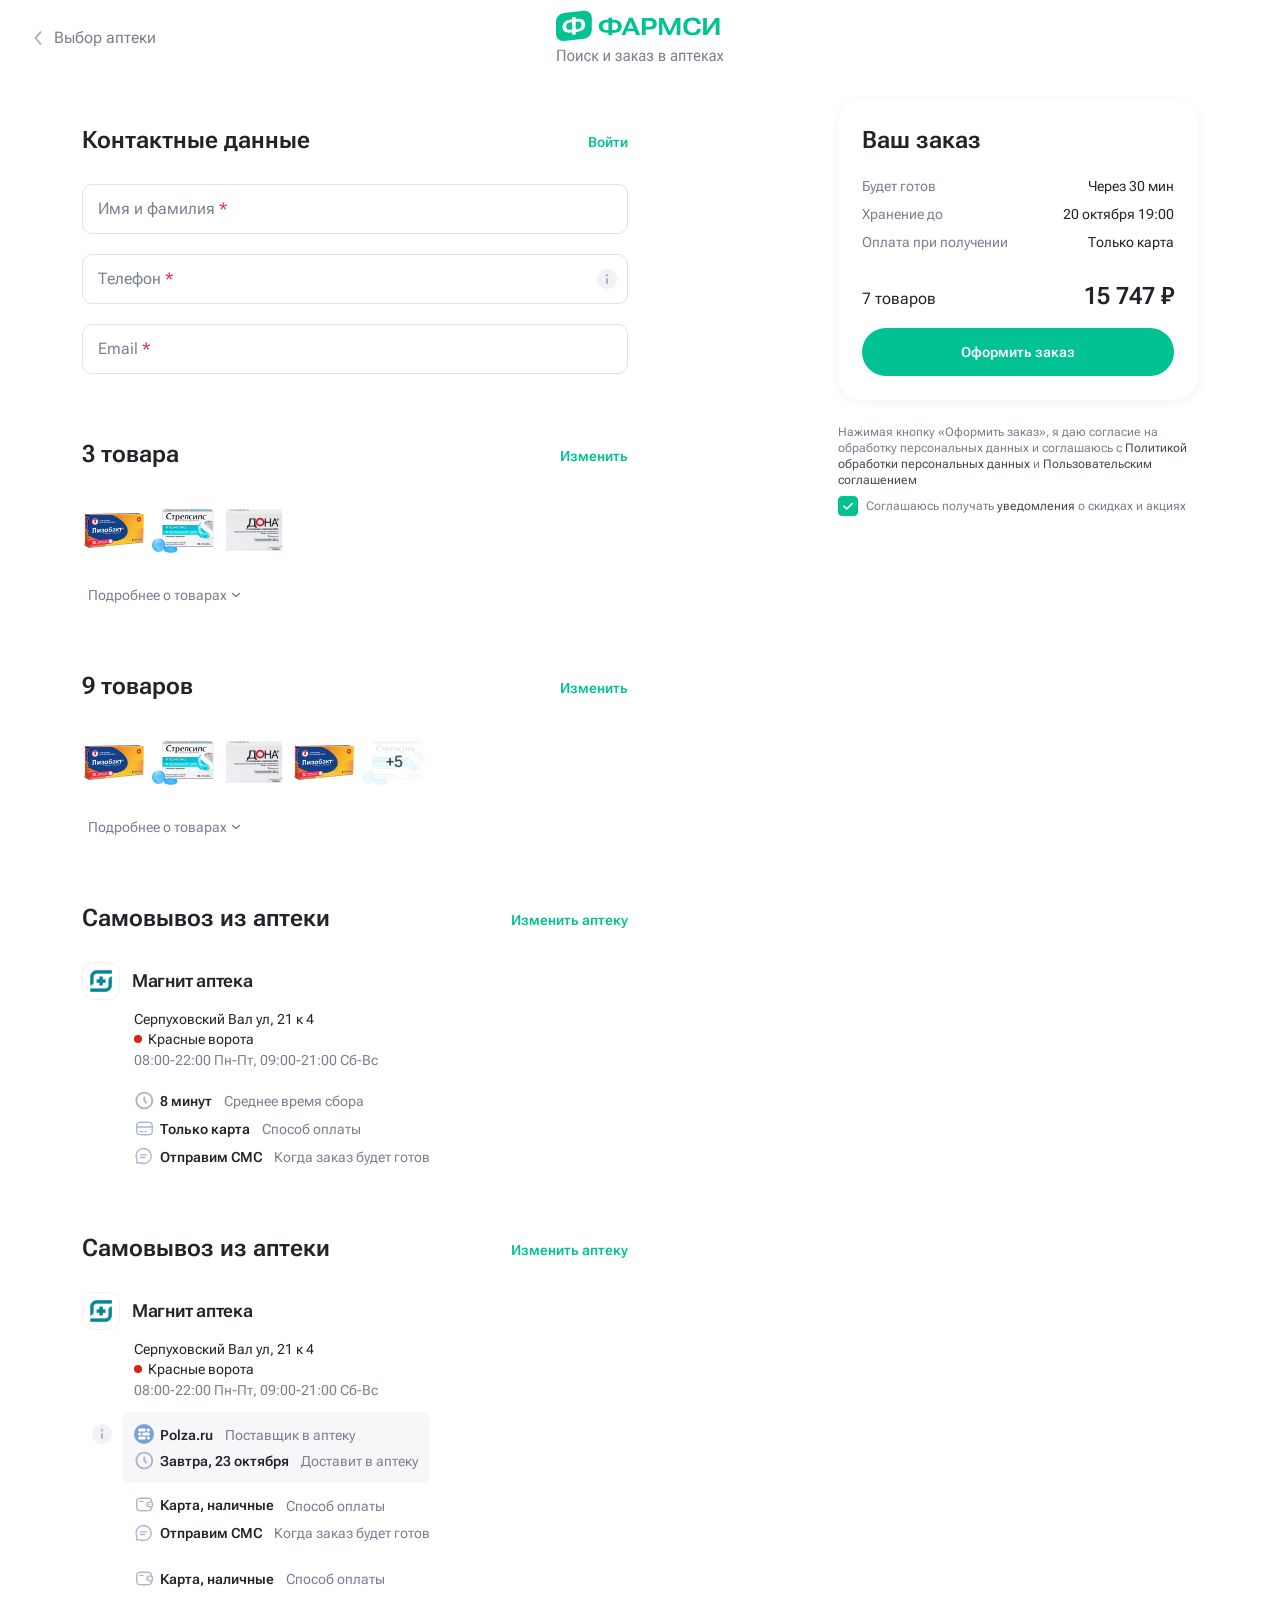
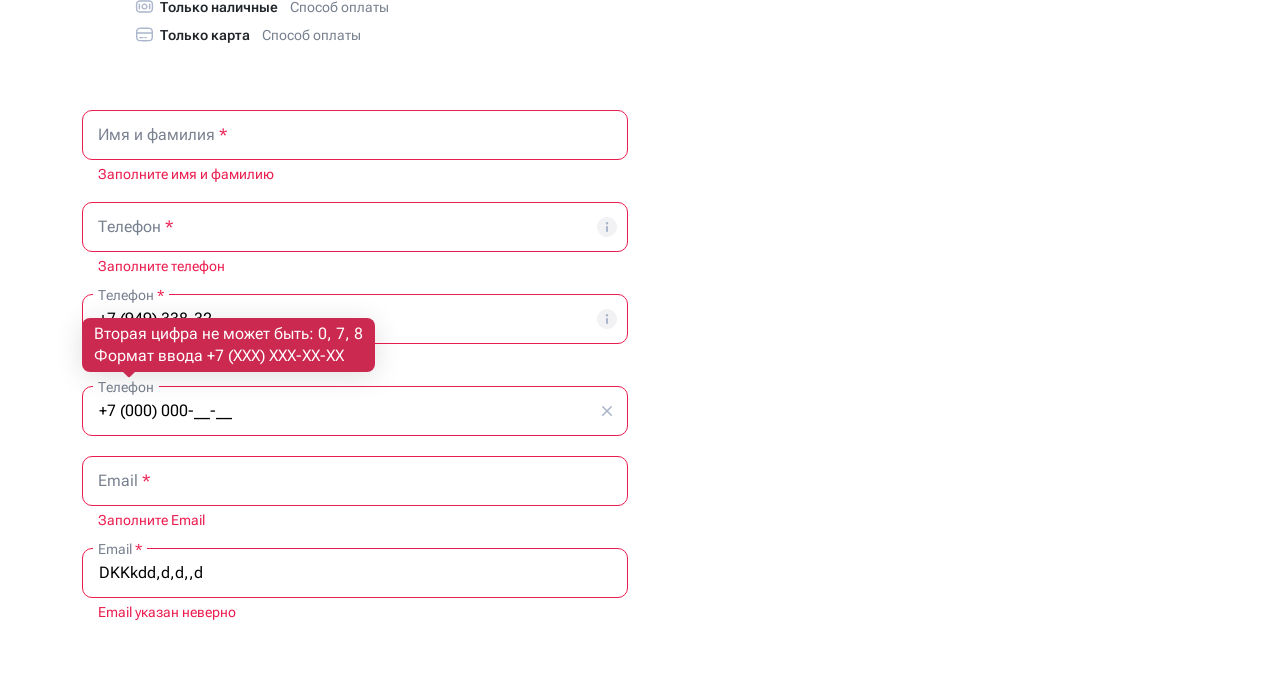
==== commit 0f21744f: "3-и правки клиента" ====
--- a/3-rd-step.html
+++ b/3-rd-step.html
@@ -23,8 +23,8 @@
 	<link rel="stylesheet" href="https://cdn.jsdelivr.net/npm/swiper@11/swiper-bundle.min.css"/>
 	<link rel="stylesheet" href="https://cdn.jsdelivr.net/npm/@fancyapps/ui@5.0/dist/fancybox/fancybox.css"/>
 	<script src="https://api-maps.yandex.ru/2.1/?apikey=b603dd45-d3d4-4cc6-bc5e-3985d0624e53&lang=ru_RU"></script>
-  <script type="module" crossorigin src="./assets/index-0516FcqU.js"></script>
-  <link rel="stylesheet" crossorigin href="./assets/css/index-Dq5946YN.css">
+  <script type="module" crossorigin src="./assets/index-BJtAxWzU.js"></script>
+  <link rel="stylesheet" crossorigin href="./assets/css/index-Cvb6dTPC.css">
 </head>
 
 <body>
--- a/assets/css/index-Cvb6dTPC.css
+++ b/assets/css/index-Cvb6dTPC.css
@@ -0,0 +1 @@
+@charset "UTF-8";*,*:before,*:after{box-sizing:inherit;font-family:Roboto Flex,sans-serif!important}html{position:relative;min-height:100vh;box-sizing:border-box;font-family:Roboto Flex,sans-serif!important;font-size:16px;line-height:24px;scroll-behavior:smooth}html.has-cursor,html.has-cursor *{cursor:none!important}html.is-lock-scroll,html.is-lock-scroll body{overflow:hidden}html body.modal-open{overflow-y:hidden!important}html body.modal-open .header__fixed.is-active{max-width:calc(100% - 17px)}body{-webkit-font-smoothing:antialiased;text-decoration-skip:objects;text-rendering:optimizeLegibility;text-size-adjust:100%;-webkit-tap-highlight-color:transparent;margin:0;padding:0;position:relative}body .tooltip{--bs-tooltip-max-width: 186px;--bs-border-radius: 8px;--bs-tooltip-padding-y: 5px;--bs-tooltip-padding-x: 12px;--bs-emphasis-color: rgba(0, 0, 0, .8);font-family:Roboto Flex,sans-serif;font-size:16px;line-height:22px}body .bs-tooltip-auto[data-popper-placement^=top] .tooltip-arrow:before,body .bs-tooltip-top .tooltip-arrow:before{width:12px;height:6px;top:0;border:none;background:url([data-uri])}body .bs-tooltip-auto[data-popper-placement^=right] .tooltip-arrow:before,body .bs-tooltip-end .tooltip-arrow:before{width:12px;height:6px;top:0;border:none;background:url([data-uri]);transform:rotate(90deg) translateY(-2px)}main{flex:1}.main{margin-top:184px;padding-bottom:96px}a,button{border:none;outline:none;background:transparent;transition:.2s;cursor:pointer}a{text-decoration:none;color:currentColor}.has-hover a:not([disabled]):hover{color:var(--primary-hover-color)}input{font-family:Roboto Flex,sans-serif}p{font-size:18px;line-height:24px}figure,picture{display:inline-block;margin:0;line-height:0}figure img,picture img{width:100%}img{vertical-align:top;max-width:100%;height:auto;-webkit-user-select:none;user-select:none}img[draggable=false]{pointer-events:none;-webkit-user-drag:none}fieldset{margin:0;border:0;padding:0}ul,li{list-style:none;margin:0;padding:0}.ordered-list{list-style-type:decimal;padding-left:0}.ordered-list li{list-style-type:decimal;margin-left:20px;color:var(--text-dark)}.unordered-list{font-size:14px;margin-left:6px;list-style:none}.unordered-list li{position:relative;color:var(--secondary-color);padding-left:14px;margin-left:0;line-height:22px}.unordered-list li:before{content:"•";color:var(--secondary-color);position:absolute;left:0}.unordered-list li:not(:last-child){margin-bottom:4px}video{outline:none;width:100%;height:100%}iframe{display:block}.js-lazy-load:not(.is-loaded){max-height:50vh}.site{display:flex;flex-direction:column;min-height:100vh;min-height:var(--vh)}.form-group{position:relative}.w-100{width:100%}.tooltip{z-index:90}.button{display:flex;align-items:center;justify-content:center;padding:0;width:max-content;border:none;font-family:Roboto Flex,sans-serif;background:transparent;transition:.2s}.button:disabled{background-color:#f2f2f5!important;color:var(--icon-default)!important}.has-hover .button:not([disabled]):hover{color:#fff;background-color:var(--primary-hover-color)}.button--loading{position:relative;color:transparent!important;pointer-events:none;-webkit-user-select:none;user-select:none}.button--loading svg{opacity:0}.button--loading:after{content:"";position:absolute;top:0;right:0;left:0;bottom:0;width:24px;height:24px;margin:auto;border:2px solid #fff;border-bottom-color:transparent;border-radius:50%;box-sizing:border-box;animation:rotation 1s linear infinite}.button-big{padding:0 32px;height:48px;font-weight:600;font-size:18px;line-height:48px;color:#fff;background:var(--primary-color);border-radius:0 99px 99px 0}.button-red{padding:8px 28px;font-weight:600;font-size:18px;line-height:32px;border-radius:99px;background-color:var(--red-color);color:#fff}.button-red:active,.button-red:hover{background-color:var(--red-hover-color)!important}.button-hero{padding:24px 48px;font-weight:600;font-size:24px;line-height:32px;color:#fff;background-color:var(--primary-color);border-radius:76px}.button-primary{padding:11px 20px;font-weight:600;font-size:14px;line-height:22px;color:#fff;border-radius:99px;background-color:var(--primary-color)}@media (min-width: 1200px){.button-primary{padding:11px 32px}}.button-secondary{padding:11px 12px;font-weight:600;font-size:14px;line-height:22px;color:var(--primary-color);background-color:#00c29314;border-radius:99px}.has-hover .button-secondary:not([disabled]):hover{color:var(--primary-color);background-color:#00c2931f}.button-secondary.button--loading:after{border-color:var(--primary-color) var(--primary-color) transparent}.button-middle{padding:12px 28px;font-weight:600;font-size:18px;line-height:32px;color:#fff;background-color:var(--primary-color);border-radius:99px}.button-border{min-width:133px;font-size:14px;font-weight:600;line-height:18px;color:var(--primary-color);border:2px solid var(--primary-color);padding:11px 16px;background-color:unset;white-space:nowrap;border-radius:99px}.button-border svg{width:24px;height:24px;stroke-width:2px;margin-left:8px;stroke:var(--primary-color);transition:.3s}.button-border svg path{stroke:var(--primary-color);transition:.3s}.has-hover .button-border:not([disabled]):hover{background-color:transparent;color:var(--primary-hover-color);border:2px solid var(--primary-hover-color)}.has-hover .button-border:not([disabled]):hover svg{stroke:var(--primary-hover-color)}.has-hover .button-border:not([disabled]):hover svg path{stroke:var(--primary-hover-color)}.button-border.button--loading:after{border-color:var(--primary-hover-color) var(--primary-hover-color) transparent}.button-solid{padding:8px 28px;font-weight:500;font-size:18px;line-height:32px;color:#000;background:var(--bg-light);border-radius:99px}.button-solid svg{width:24px;height:24px;stroke-width:2px;margin-left:8px;stroke:var(--icon-default);transition:.3s}.button-solid svg path{stroke:var(--icon-default);transition:.3s}.has-hover .button-solid:not([disabled]):hover{color:#000;background:var(--border-color)}.has-hover .button-solid:not([disabled]):hover svg{stroke:var(--secondary-color)}.has-hover .button-solid:not([disabled]):hover svg path{stroke:var(--secondary-color)}.button-solid.button--loading:after{border-color:var(--icon-default) var(--icon-default) transparent}.button-icon{padding:12px;background:var(--bg-light);border-radius:99px}.button-icon svg{width:24px;height:24px;stroke-width:2px;stroke:var(--icon-default);transition:.3s}.button-icon svg path{stroke:var(--icon-default);transition:.3s}.has-hover .button-icon:not([disabled]):hover{color:#000;background:var(--border-color)}.has-hover .button-icon:not([disabled]):hover svg{stroke:var(--secondary-color)}.has-hover .button-icon:not([disabled]):hover svg path{stroke:var(--secondary-color)}.button-icon.button--loading:after{border-color:var(--icon-default) var(--icon-default) transparent}.form-floating textarea{position:relative;max-height:350px;min-height:176px!important;background-image:url(../images/textarea-BCIi4lM9.svg)!important;background-repeat:no-repeat!important;background-position:right bottom!important;background-size:20px}.form-floating textarea::-webkit-resizer{display:none!important}.form-floating label{display:inline;top:16px;left:16px;padding:0 4px;color:var(--secondary-color);font-size:16px;font-weight:400;line-height:24px;transition:.2s;transform-origin:0 50%;height:fit-content;background-color:#fff}.form-floating .form-control{--bs-form-valid-color: #000;--bs-form-valid-border-color: #000;--bs-form-invalid-color: var(--red-color);--bs-form-invalid-border-color: var(--red-color);padding:18px 16px!important;font-size:16px;border:1px solid #E1E1E5;border-radius:10px;box-shadow:none!important;outline:none!important;min-height:58px}.form-floating .form-control:hover{border:1px solid var(--icon-default)}.form-floating .form-control:focus{border-color:#000}.form-floating .form-control:focus~label{color:var(--secondary-color);scale:.9;transform:translateY(-31px)}.form-floating .form-control:not(:placeholder-shown)~label{color:var(--secondary-color);scale:.9;transform:translateY(-31px)}.form-check{position:relative;display:flex;padding:0;margin:0}.form-check-input{width:20px;height:20px;padding:0;margin:0!important;border-color:#cdd3e0;border-radius:4px;transition:0s;cursor:pointer;background-size:12px;background-position:50% 55%}.form-check-input:active{filter:unset;border-color:var(--primary-color)!important}.form-check-input:hover{border-color:var(--primary-color)}.form-check-input:checked{background-color:var(--primary-color);border-color:var(--primary-color)}.form-check-input:checked:hover{background-color:var(--primary-hover-color)}.form-check-input:checked[type=checkbox]{background-image:url(../images/check-white-oDz8ddbV.svg)}.form-check-input:focus{box-shadow:none}.form-check-input:focus:checked{border-color:var(--primary-color)}.form-check-input:focus:not(:checked){border-color:#cdd3e0}.form-check-label{padding:0;margin:0;font-size:14px;font-weight:400;line-height:20px;-webkit-user-select:none;user-select:none}.form-check-label:not(:first-child){padding-left:12px}.section:not(:last-child){margin-bottom:88px}.title{margin:0;font-size:32px;font-weight:600;line-height:40px;letter-spacing:-.02em;text-align:left;font-variation-settings:"wdth" 120,"GRAD" 0,"slnt" 0,"XTRA" 468,"XOPQ" 96,"YOPQ" 79,"YTLC" 514,"YTUC" 712,"YTAS" 750,"YTDE" -203,"YTFI" 738}.title:not(:last-child){margin-bottom:24px}.subtitle{margin:0;font-size:24px;font-weight:600;line-height:32px;letter-spacing:-.02em;text-align:left;font-variation-settings:"wdth" 120,"GRAD" 0,"slnt" 0,"XTRA" 468,"XOPQ" 96,"YOPQ" 79,"YTLC" 514,"YTUC" 712,"YTAS" 750,"YTDE" -203,"YTFI" 738}.subtitle:not(:last-child){margin-bottom:36px}.banner{position:relative;width:100%;height:232px}.banner img{display:block;width:100%;height:100%;object-fit:contain;object-position:center}.font-primary{color:var(--primary-color)!important}.overlay{position:fixed;top:0;left:0;width:100%;height:100%;display:none;background-color:#0000007a;z-index:1000}.fade{transition:opacity .15s linear}.fade:not(.show){opacity:0}.switcher{display:flex;align-items:center;justify-content:center;color:#00c293;border-radius:99px;padding:11px 12px 11px 14px;background-color:#00c29314;-webkit-user-select:none;user-select:none;cursor:pointer;transition:.3s}.switcher:hover{color:#00b88b;background-color:#00c2931f}.switcher label{font-size:14px;font-weight:600;line-height:22px;margin-right:9px;white-space:nowrap;cursor:pointer;overflow:hidden;text-overflow:ellipsis}.switcher input[type=checkbox],.switcher input[type=radio]{--active: var(--primary-color);--active-inner: #fff;--focus: 2px rgba(0, 194, 147, .3);--border: #fff;--border-hover: unset;--background: #ABB6CC;--disabled: #F6F8FF;--disabled-inner: #E1E6F9;-webkit-appearance:none;-moz-appearance:none;height:21px;outline:none;display:inline-block;vertical-align:top;position:relative;margin:0;cursor:pointer;background:var(--b, var(--background));transition:background .3s,border-color .3s,box-shadow .2s}.switcher input[type=checkbox]:after,.switcher input[type=radio]:after{content:"";display:block;left:0;top:0;position:absolute;transition:transform .3s ease,opacity var(--d-o, .2s)}.switcher input[type=checkbox]:checked,.switcher input[type=radio]:checked{--b: var(--active);--bc: var(--active);--d-o: .3s;--d-t: .3s}.switcher input[type=checkbox]:disabled,.switcher input[type=radio]:disabled{--b: var(--disabled);cursor:not-allowed;opacity:.9}.switcher input[type=checkbox]:disabled:checked,.switcher input[type=radio]:disabled:checked{--b: var(--disabled-inner);--bc: var(--border)}.switcher input[type=checkbox]:disabled+label,.switcher input[type=radio]:disabled+label{cursor:not-allowed}.switcher input[type=checkbox]:hover:not(:checked):not(:disabled),.switcher input[type=radio]:hover:not(:checked):not(:disabled){--bc: var(--border-hover)}.switcher input[type=checkbox]:not(.switch),.switcher input[type=radio]:not(.switch){width:21px}.switcher input[type=checkbox]:not(.switch):after,.switcher input[type=radio]:not(.switch):after{opacity:var(--o, 0)}.switcher input[type=checkbox]:not(.switch):checked,.switcher input[type=radio]:not(.switch):checked{--o: 1}.switcher input[type=checkbox]+label,.switcher input[type=radio]+label{font-size:14px;line-height:21px;display:inline-block;vertical-align:top;cursor:pointer;margin-left:4px}.switcher input[type=checkbox]{cursor:pointer}.switcher input[type=checkbox]:not(.switch){border-radius:7px}.switcher input[type=checkbox]:not(.switch):after{width:5px;height:9px;border:2px solid var(--active-inner);border-top:0;border-left:0;left:7px;top:4px;transform:rotate(var(--r, 20deg))}.switcher input[type=checkbox]:not(.switch):checked{--r: 43deg}.switcher input[type=checkbox].switch{width:33px;height:20px;border-radius:11px}.switcher input[type=checkbox].switch:after{box-sizing:content-box;left:2px;top:2px;border-radius:16px;width:16px;height:16px;background:var(--ab, var(--border));transform:translate(var(--x, 0))}.switcher input[type=checkbox].switch:checked{--ab: var(--active-inner);--x: 13px}.switcher input[type=checkbox].switch:disabled:not(:checked):after{opacity:.6}.switcher input[type=radio]{border-radius:99px}.switcher input[type=radio]:after{width:19px;height:19px;border-radius:50%;background:var(--active-inner);opacity:0;transform:scale(var(--s, .7))}.switcher input[type=radio]:checked{--s: .5}.banner{position:relative;width:100%;display:flex;align-items:center;justify-content:center;max-height:162px}.banner--small{max-height:220px}.banner__img{display:block;width:100%;height:100%;object-fit:cover!important;object-position:center;border-radius:24px}.banner__advertising{z-index:10;top:16px;position:absolute;right:16px}.banner__product-mini{width:100%;min-height:406px;flex-direction:column;padding:16px;border-radius:24px;max-height:unset;border:1px solid #F2F2F5;background-size:208px;background-repeat:no-repeat;background-position:center 14px}.banner__product-mini:hover{color:#000!important}.banner__product-mini-tab{z-index:10;position:absolute;top:14px;left:14px}.banner__product-mini-info{position:absolute;bottom:0;left:25px;width:calc(100% - 50px);margin-bottom:24px}.banner__product-mini-name{font-size:18px;font-weight:400;line-height:18px}.banner__product-mini-name:not(:last-child){margin-bottom:8px}.banner__product-mini-disc{font-size:12px;font-weight:400;line-height:16px;color:var(--secondary-color);padding:4px 8px;background-color:var(--bg-light);border-radius:8px;text-transform:uppercase}.banner__product-mini-button{font-size:18px;font-weight:600;line-height:32px;padding:8px 32px}.banner__product-mini-price{font-size:18px;font-weight:600;line-height:24px;font-variation-settings:"wdth" 148,"GRAD" 0,"slnt" 0,"XTRA" 468,"XOPQ" 96,"YOPQ" 79,"YTLC" 514,"YTUC" 712,"YTAS" 750,"YTDE" -203,"YTFI" 738}.banner__product-mini-bottom{display:flex;justify-content:space-between;align-items:center;margin-top:12px}.banner__product-mini-advertising{background:#f7f7fa!important}@keyframes spinner{0%{transform:rotate(0)}to{transform:rotate(360deg)}}@keyframes fade-in{0%{opacity:0}to{opacity:1}}@keyframes fade-in-bottom{0%{transform:translateY(50px);opacity:0}to{transform:translateY(0);opacity:1}}@keyframes fade-in-left{0%{transform:translate(-50px);opacity:0}to{transform:translate(0);opacity:1}}@keyframes fade-in-right{0%{transform:translate(50px);opacity:0}to{transform:translate(0);opacity:1}}@keyframes rotation{0%{transform:rotate(0)}to{transform:rotate(360deg)}}.header{z-index:900;position:absolute;top:0;left:0;right:0}.header__fixed{background-color:#fff;transition:all .3s}.header__fixed.is-active{width:100%;position:fixed;top:0;padding:15px 0;box-shadow:0 12px 24px #00000005;z-index:900}.header__top{padding-top:20px}.header__top-link{color:var(--secondary-color)}.has-hover .header__top-link:not([disabled]):hover{color:var(--text-dark)}@media (min-width: 992px){.header__top-link{margin-left:10px}}@media (min-width: 1200px){.header__top-link{margin-left:25px}}.header__middle{padding-top:28px;padding-bottom:32px}.header__logo{display:inline-block;max-width:145px;flex:0 0 145px}@media (min-width: 992px){.header__location{margin-right:50px}}@media (min-width: 1200px){.header__location{margin-right:75px}}.header__search{width:100%;margin:0 24px 0 28px}.header__saving{line-height:24px}@media (min-width: 992px){.header__saving{font-size:14px}}@media (min-width: 1200px){.header__saving{font-size:16px}}.header__saving-icon{display:inline-block;width:24px;height:24px;margin-right:6px}.header__saving-link{display:inline-block;margin-left:12px;font-weight:600;color:var(--primary-color)}.has-hover .header__saving-link:not([disabled]):hover{color:var(--primary-hover-color)}@media (min-width: 992px){.header__saving-link{font-size:14px}}@media (min-width: 1200px){.header__saving-link{font-size:1rem}}.header__links{display:flex;align-items:center;flex:1;margin-right:1px}.header__link{position:relative;display:flex;flex-direction:column;align-items:center;min-width:66px;font-size:16px;line-height:20px;color:var(--secondary-color);text-align:center;letter-spacing:-.01em}.header__link:not(:last-child){margin-right:16px}.has-hover .header__link:not([disabled]):hover{color:var(--primary-color)}.header__link-icon{position:relative;display:inline-block;width:30px;height:30px;flex:0 0 30px}.header__link-icon svg{width:100%;height:100%;fill:none}.header__link-counter{position:absolute;top:0;right:-10px;display:block;padding:0 4px;min-width:18px;height:18px;font-weight:600;font-size:11px;color:#fff;background-color:var(--red-color);border-radius:99px;text-align:center;justify-content:center}.header__list{position:relative;z-index:3}.header__list-link{position:relative;padding-bottom:6px;display:inline-block;font-size:18px;line-height:24px;color:#000}.header__list-link:after{content:"";position:absolute;left:0;bottom:2px;width:100%;height:2px;opacity:0;visibility:hidden;background-color:var(--primary-color);transition:all .3s}.header__list-link.is-active{color:var(--primary-color)}.header__list-link.is-active:after{opacity:1;visibility:visible;transition:all .3s}.header__slide{width:auto!important;padding:0 12px;margin:0 4px}.header__slide:nth-child(1){padding-left:0}.header__button--prev,.header__button--next{position:absolute;top:calc(50% - 2px);transform:translateY(-50%)}.header__button--prev{left:-15px}.header__button--next{right:-15px}.header__menu{position:relative}.submenu{position:absolute;top:-24px;left:-32px;right:-32px;padding:76px 32px 32px;width:calc(100% + 64px);box-shadow:var(--box-shadow);border-radius:var(--default-radius);background-color:#fff;opacity:0;visibility:hidden;z-index:2;transition:all .3s}.submenu.is-active{opacity:1;visibility:visible;transition:all .3s;transition-delay:.2s}.submenu__item{display:none}.submenu__links{display:flex;flex-direction:column;align-items:flex-start}.submenu__link{position:relative;display:inline-block;font-size:16px;line-height:24px;color:#444952;margin-bottom:8px;transition:all .3s}.has-hover .submenu__link:not([disabled]):hover{color:#000}.submenu__title{margin-bottom:4px;font-size:16px;line-height:24px;color:var(--secondary-color)}.submenu__brand{display:block}.submenu__brand:not(:last-child){border-bottom:1px solid var(--border-color)}.submenu__cart{padding:6px 0;display:flex;align-items:flex-start}.submenu__cart:not(:last-child){border-bottom:1px solid var(--border-color)}.submenu__cart-image{display:inline-block;margin-right:24px;width:86px;height:86px;flex:0 0 86px}.submenu__cart-info{display:flex;flex-direction:column;align-items:flex-start}.submenu__cart-name{margin-bottom:4px;font-size:14px;line-height:18px;color:#444952}.submenu__cart-price{font-weight:600;font-size:16px;line-height:20px;color:#000}.footer{margin-top:auto;padding:26px 0 64px;background:var(--bg-light);border-radius:48px 48px 0 0}.footer__top{margin-bottom:60px}.footer__top-title{font-size:32px;font-weight:600;line-height:1;margin-bottom:9px}.footer__top-subtitle{font-size:16px;line-height:22px;color:var(--text-dark)}.footer__top-image{height:auto;margin-right:44px;margin-top:-40px;-webkit-transform:rotate(14.86deg);-ms-transform:rotate(14.86deg);transform:rotate(14.86deg);width:130px;object-fit:contain}.footer__middle{display:flex;align-items:flex-start;justify-content:space-between;flex-wrap:wrap;gap:30px}.footer__middle:not(:last-child){margin-bottom:48px}.footer-middle__row{display:flex;align-items:flex-start;gap:75px;flex-wrap:wrap}.footer__policy{margin-top:14px;margin-left:27px;font-size:12px;line-height:16px;color:var(--secondary-color)}.footer__policy-link{color:var(--text-dark)}.footer__title{font-weight:600;font-size:16px;line-height:24px}.footer__title:not(:last-child){margin-bottom:24px}.footer__items{display:flex;flex-direction:column;align-items:flex-start}.footer__link{font-size:16px;line-height:22px;color:var(--text-dark)}.footer__link:not(:last-child){margin-bottom:12px}.has-hover .footer__link:not([disabled]):hover{color:#000}.footer__number{margin-bottom:20px;font-weight:600;font-size:24px;line-height:32px;letter-spacing:-.02em;text-align:right}.footer__text{font-size:14px;line-height:22px;color:var(--secondary-color)}.location__current{display:flex;align-items:center;line-height:24px;color:var(--secondary-color)}.location__current .js-city-choosen-city{max-width:98.31px;overflow:hidden;text-overflow:ellipsis;white-space:nowrap}@media (min-width: 992px){.location__current{font-size:14px}.location__current .js-city-choosen-city{max-width:86.84px}}@media (min-width: 1200px){.location__current{font-size:1rem}}.has-hover .location__current:not([disabled]):hover{color:var(--primary-color)}.has-hover .location__current:not([disabled]):hover .location__icon{fill:var(--primary-color)}.location__icon{display:inline-block;margin-right:6px;width:16px;height:16px;flex:0 0 16px;fill:var(--icon-default);transition:all .3s}.big__input{padding:0 24px;width:100%;height:48px;font-size:14px;line-height:48px;color:#000;background-color:#f7f7fa;border:none;border-width:2px 0px 2px 2px;border-style:solid;border-color:transparent;border-radius:99px 0 0 99px;transition:all .3s}.big__input::placeholder{color:var(--secondary-color)}.big__input:focus{outline:none}.big__input:active,.big__input:focus{background-color:#fff;border-color:var(--primary-color)}.big__input:active~.search__icon,.big__input:focus~.search__icon{stroke:var(--primary-color)}.big__input--white{background-color:#fff}.has-hover .form-group:not([disabled]):hover .big__input{background-color:#fff}.search{position:relative;z-index:5}.search__form{width:100%}.has-hover .search__form:not([disabled]):hover{filter:drop-shadow(0px 8px 16px rgba(0,0,0,.04))}.has-hover .search__form:not([disabled]):hover .search__input{background-color:#fff}.search__input{padding:0 52px}.search__icon{position:absolute;left:20px;top:0;bottom:0;width:24px;height:24px;margin:auto 0;fill:none;stroke:var(--icon-default);stroke-width:2px}.search__loading{position:absolute;right:18px;top:0;bottom:0;padding:0;width:24px;height:24px;margin:auto;display:none;fill:none;transition:all .3s;animation:spinner 1.4s infinite linear}.search__clear{display:none;position:absolute;right:18px;top:0;bottom:0;padding:0;width:24px;height:24px;margin:auto;border:none;background-color:transparent}.search__clear:after,.search__clear:before{content:"";position:absolute;top:0;left:0;right:0;bottom:0;width:18px;height:2px;margin:auto;background-color:var(--icon-default)}.search__clear:after{transform:rotate(45deg)}.search__clear:before{transform:rotate(-45deg)}.has-hover .search__clear:not([disabled]):hover:after,.has-hover .search__clear:not([disabled]):hover:before{background-color:var(--secondary-color)}.search__backdrop{position:fixed;top:0;right:0;bottom:0;left:0;z-index:-1;background-color:#15141580;display:none}.small-navigation__icon{width:20px;height:20px;fill:none;stroke:var(--icon-default);stroke-width:2px;transition:all .3s}.small-navigation--prev,.small-navigation--next{width:32px;height:32px;background-color:#fff;box-shadow:var(--box-shadow);border-radius:50%;display:flex;align-items:center;justify-content:center;cursor:pointer;transition:all .3s;z-index:2}.has-hover .small-navigation--prev:not([disabled]):hover .small-navigation__icon,.has-hover .small-navigation--next:not([disabled]):hover .small-navigation__icon{stroke:var(--primary-color)}.small-navigation--disabled{opacity:0;visibility:hidden}.socials{display:flex;flex-wrap:wrap;gap:20px}.socials__link{flex:0 0 40px;width:40px;height:40px;display:inline-flex;align-items:center;justify-content:center;background-color:var(--icon-default);border-radius:50%;transition:all .3s}.socials__link--vk:hover{background-color:#07f}.socials__link--ok:hover{background-color:#f80}.socials__link--tg:hover{background-color:#28aee9}.socials__icon{width:50%;height:50%}.products-slider{position:relative}.products-slider .swiper-slide{width:133px}.products-slider .swiper-slide:not(:last-child){position:relative}.products-slider .swiper-slide:not(:last-child):after{position:absolute;right:-12px;top:0;content:"";width:1px;height:100%;background-color:#f2f2f5}.products-slider__navigation--next,.products-slider__navigation--prev{z-index:5;position:absolute;right:-26px;top:50%;transform:translateY(-50%);display:flex;align-items:center;justify-content:center;width:52px;height:52px;background-color:#fff;border-radius:99px;box-shadow:0 4px 28px #0000000f}.products-slider__navigation--next svg,.products-slider__navigation--prev svg{width:24px;height:24px}.products-slider__navigation--next svg path,.products-slider__navigation--prev svg path{transition:.2s}.products-slider__navigation--next:hover svg path,.products-slider__navigation--prev:hover svg path{stroke:var(--primary-color)}.products-slider__navigation--prev{right:unset;left:-26px}.products-slider__navigation--disabled{display:none}.toast{z-index:1056;position:fixed;--bs-toast-max-width: 380px;--bs-toast-bg: rgba(0, 0, 0, .8);--bs-toast-border-radius: 24px;--bs-toast-padding-x: 12px;--bs-toast-padding-y: 12px;bottom:1rem;right:1rem}.toast-body{word-wrap:break-word;padding:6px 16px 6px 6px}.toast-inner{width:100%;font-size:14px;line-height:18px;gap:8px}.toast-text{width:100%}.toast:not(.showing):not(.show){opacity:0}.toast.hide{display:none}.toast-image{border-radius:16px;display:inline-block;margin-right:12px;object-fit:contain}.toast-button{flex-shrink:0;height:34px;border-radius:99px;font-size:14px;font-weight:700;color:#00c293;display:flex;align-items:center;justify-content:center}.toast-button:hover{background:#4f4f4f}:root{--primary-color: #00c293;--primary-hover-color: #00b88b;--secondary-color: #78808f;--red-color: #eb1c4e;--red-hover-color: #E01B4A;--icon-default: #abb6cc;--border-color: #f2f2f5;--bg-light: #f7f7fa;--text-dark: #444952;--default-radius: 24px;--box-shadow: 0px 12px 28px rgba(0, 0, 0, .06);--safe-area-bottom-height: 0;--site-fixed-tab-bar-height: 0}.scroll-up{position:fixed;right:8px;bottom:24px;width:52px;height:52px;background-color:#fff;box-shadow:var(--box-shadow);border-radius:50%;display:flex;align-items:center;justify-content:center;cursor:pointer;z-index:30}.scroll-up--hidden{opacity:0;visibility:hidden;transition:all .3s}.scroll-up--hidden.is-active{opacity:1;visibility:visible;transition:all .3s}.has-hover .scroll-up:not([disabled]):hover .scroll-up__icon{stroke:var(--primary-color)}.scroll-up__icon{-webkit-box-flex:0;stroke:var(--icon-default);stroke-width:2px;-ms-flex:0 0 24px;flex:0 0 24px;height:24px;-webkit-transition:all .3s;-o-transition:all .3s;transition:all .3s;width:24px}.city-popup{display:none;z-index:901;position:absolute;background-color:#fff;box-shadow:0 4px 16px #00000014;max-width:355px;width:100%;top:-16px;left:0;padding:20px;border-radius:24px;font-size:14px;font-weight:400;line-height:20px;transition:.3s}.city-popup.is-active{top:calc(100% + 25px);left:0}.city-popup.is-active:after{display:none}.city-popup:after{z-index:902;content:"";display:block;width:17px;height:17px;background-color:#fff;position:absolute;top:-8px;left:32px;transform:rotate(45deg)}.city-popup__subtitle{color:var(--secondary-color)}.city-popup__title{font-size:20px;font-weight:600;line-height:24px;margin-bottom:8px;white-space:nowrap;overflow:hidden;text-overflow:ellipsis}.city-popup__text{margin-bottom:12px}.city-popup__buttons{display:flex}.city-popup__buttons .button{font-size:14px;line-height:20px;padding:10px 24px}.city-popup__buttons .button:not(:last-child){margin-right:6px}.city-change{border-radius:24px;overflow:hidden;box-shadow:0 2px 4px #0000001a;padding:24px}.city-change-modal{--bs-modal-width: 568px}.city-change__close{position:absolute;right:0;top:0;padding:18px}.city-change__close svg{width:24px;height:24px}.city-change__loading{display:none;position:absolute;width:20px;height:20px}.city-change__loading .button--loading{width:20px;height:20px}.city-change__loading .button--loading:after{width:15px;height:15px;border:2px solid var(--icon-default);border-bottom-color:transparent}.city-change__header{display:flex;align-items:center;margin-bottom:24px}.city-change__title{display:inline;font-size:24px;font-weight:600;line-height:28px;text-align:left;margin:0 32px 0 0}.city-change__define{position:relative;display:flex;align-items:center;font-size:16px;font-weight:500;line-height:20px;text-align:left;color:var(--primary-color);margin-top:5px;cursor:pointer}.city-change__define-icon{margin-right:5px;margin-bottom:4px;transition:.1s}.city-change__define-loading{left:0;top:50%;transform:translateY(-50%)}.city-change__define-loading .button--loading:after{border:2px solid var(--primary-color);border-bottom-color:transparent}.city-change__choosen{position:relative;display:flex;align-items:center;width:fit-content;max-width:100%;overflow-x:hidden;padding:2px 20px 2px 0;margin-bottom:20px;-webkit-user-select:none;user-select:none}.city-change__choosen-icon{flex-shrink:0;width:20px;height:24px;margin-right:4px}.city-change__choosen-text{font-size:16px;font-weight:400;line-height:20px;color:var(--secondary-color);white-space:nowrap}.city-change__choosen-text:not(:last-child){margin-right:6px}.city-change__choosen-text--city{font-weight:600;color:#000}.city-change__choosen-text--region{overflow:hidden;text-overflow:ellipsis}.city-change__choosen-loading{right:0;top:50%;transform:translateY(-50%)}.city-change__choosen-loading .button--loading:after{border:2px solid var(--icon-default);border-bottom-color:transparent}.city-change__input{width:100%;border:1px solid #E1E1E5;padding:12px 12px 12px 40px;border-radius:10px;font-size:16px;font-weight:400;line-height:20px}.city-change__input:focus-visible{outline:none;border-color:#000}.city-change__input-icon{position:absolute;left:10px;top:50%;transform:translateY(-50%)}.city-change__input-clear{display:none;position:absolute;right:12px;top:50%;transform:translateY(-50%)}.city-change__input-loading{right:12px;top:50%;transform:translateY(-50%)}.city-change__input-loading .button--loading:after{border:2px solid var(--icon-default);border-bottom-color:transparent}.city-change__cities{width:calc(100% + 36px);height:520px;margin-left:-12px;overflow-y:scroll}.city-change__cities::-webkit-scrollbar{width:12px;height:0}.city-change__cities::-webkit-scrollbar-track{border-radius:20px;background-color:#fff;padding-bottom:12px}.city-change__cities::-webkit-scrollbar-track:hover{background-color:#fff}.city-change__cities::-webkit-scrollbar-track:active{background-color:#fff}.city-change__cities::-webkit-scrollbar-thumb{border-radius:20px;background-color:#abb6cc;border:4px solid #FFFFFF}.city-change__cities::-webkit-scrollbar-thumb:hover{background-color:#abb6cc}.city-change__cities::-webkit-scrollbar-thumb:active{background-color:#abb6cc}.city-change .city-change__cities-nf{padding:0 12px}.city-change .city-change__cities-nf-title{font-size:18px;font-weight:400;line-height:24px;padding:10px 0}.city-change .city-change__cities-nf-query{font-weight:600}.city-change .city-change__cities-nf-info{font-size:16px;font-weight:400;line-height:22px;color:var(--secondary-color)}.city-change .city-change__cities-nf-suggest{cursor:pointer;color:var(--primary-color);font-size:16px;font-weight:600;line-height:22px}.city-change .city-change__cities-f{padding:0 12px}.city-change .city-change__cities-f--nearest:not(:last-child){border-bottom:1px solid var(--border-color);padding-bottom:12px;margin-bottom:12px}.city-change .city-change__cities-f-city{padding:10px 0}.city-change .city-change__cities-f-info{font-size:14px;font-weight:400;line-height:20px;color:var(--secondary-color)}.city-change .city-change__cities-f-suggest{cursor:pointer;color:var(--primary-color);font-weight:600;line-height:22px}.city-change .city-change__cities-f-buttons{display:flex;margin-top:24px}.city-change .city-change__cities-f-buttons button{font-size:14px;font-weight:550;line-height:20px;padding:12px 28px}.city-change .city-change__cities-f-buttons button:not(:last-child){margin-right:6px}.city-change .city-change__cities-f-nearest{margin-top:20px;padding-left:24px}.city-change .city-change__cities-f-nearest-info{margin-bottom:4px}.city-change .city-change__cities-f-nearest-cities{width:calc(100% + 24px);margin-left:-12px}.city-change__city{position:relative;display:flex;flex-wrap:nowrap;padding:10px 12px;border-radius:15px;transition:.3s;cursor:pointer}.city-change__city:hover{background-color:var(--bg-light)}.city-change__city--disabled{color:#78808f!important}.city-change__city--disabled,.city-change__city--enabled{cursor:default}.city-change__city--disabled:hover,.city-change__city--enabled:hover{background-color:unset}.city-change__city-text{font-size:16px;font-weight:600;line-height:20px;position:relative;z-index:2;white-space:nowrap}.city-change__city-text:not(:last-child){margin-right:6px}.city-change__city-region{font-size:16px;font-weight:400;line-height:20px;white-space:nowrap;overflow:hidden;text-overflow:ellipsis;color:var(--secondary-color)}.city-change__city-distance{font-size:16px;font-weight:600;line-height:20px;font-variation-settings:"GRAD" 0,"XOPQ" 96,"XTRA" 468,"YOPQ" 79,"YTAS" 750,"YTDE" -203,"YTFI" 738,"YTLC" 514,"YTUC" 712,"slnt" 0,"wdth" 148;color:var(--secondary-color)}.card-adding{display:grid;grid-template-columns:repeat(3,1fr);width:100%;background:var(--bg-light);border-radius:99px;overflow:hidden}.card-adding--plus:before{content:"";position:absolute;top:0;left:0;right:0;bottom:0;width:2px;height:16px;margin:auto;background-color:var(--icon-default);transition:.2s;border-radius:99px}.card-adding--minus,.card-adding--plus{position:relative;width:100%!important;height:44px}.card-adding--minus:after,.card-adding--plus:after{content:"";position:absolute;top:0;left:0;right:0;bottom:0;width:16px;height:2px;margin:auto;background-color:var(--icon-default);transition:.2s;border-radius:99px}.card-adding--minus--inactive,.card-adding--plus--inactive{opacity:.4;cursor:default!important}.card-adding--minus:hover,.card-adding--plus:hover{background-color:var(--bg-light)!important}.card-adding--minus:not(.card-adding--minus--inactive,.card-adding--plus--inactive):hover:after,.card-adding--minus:not(.card-adding--minus--inactive,.card-adding--plus--inactive):hover:before,.card-adding--plus:not(.card-adding--minus--inactive,.card-adding--plus--inactive):hover:after,.card-adding--plus:not(.card-adding--minus--inactive,.card-adding--plus--inactive):hover:before{background-color:var(--secondary-color)}.card-adding__input{padding:0;width:100%;font-weight:600;font-size:14px;line-height:44px;color:#000;flex:0 0 44px;border:none;text-align:center;background:transparent;transition:all .2s}.card-adding__input:focus,.card-adding__input:focus-visible{outline:none!important}.card-adding__wrap--loading{position:relative;color:transparent!important;pointer-events:none;-webkit-user-select:none;user-select:none}.card-adding__wrap--loading:after{content:"";position:absolute;top:0;right:0;left:0;bottom:0;width:16px;height:16px;margin:auto;border:2px solid #fff;border-color:var(--icon-default) var(--icon-default) rgba(0,0,0,0);border-radius:50%;box-sizing:border-box;animation:rotation 1s linear infinite}.products .product:not(:last-child){border-bottom:1px solid #F2F2F5}.products .product--force-border{border-bottom:unset!important}.products--unavailable .product:not(:last-child):nth-child(2){border-bottom:1px solid #F2F2F5}.product{display:flex;padding:16px 0}.product__image{position:relative;flex-shrink:0;width:120px;height:120px;margin-right:16px}.product__image img{width:100%;height:100%;border-radius:8px;object-fit:contain}.product__checkbox{position:absolute;top:0;left:0}.product__description{overflow:hidden;height:fit-content;padding-top:10px;margin-right:24px;margin-bottom:0;font-size:16px;font-weight:400;line-height:22px;color:#000}.product__description a{display:block}.product__description a:hover{color:var(--text-dark)!important}.product__description-icon{display:flex;align-items:center;width:fit-content;white-space:nowrap;padding:4px 6px 4px 4px;border:none;border-radius:8px;background:#eb135b14;font-size:14px;font-weight:400;line-height:18px;color:#000}.product__description-icon svg{width:20px;height:20px;margin-right:6px;fill:none;transition:all .3s}.product__description-bottom{display:flex;flex-wrap:wrap;gap:6px;margin:8px 0 15px}.product__edit{max-width:214px;display:flex;white-space:nowrap;justify-content:space-between;align-items:center;border-radius:8px;font-size:14px;font-weight:400;line-height:18px;color:#000;padding:0 2px 0 12px;background-color:var(--bg-light)}.product__edit-buttons{display:flex;gap:2px;margin-left:12px}.product__edit-button{padding:6px;border-radius:0;background-color:transparent}.product__edit-button svg path{transition:.3s}.product__edit-button:hover{background-color:transparent!important}.product__edit-button:hover svg path{stroke:var(--secondary-color)}.product__edit-icon{width:16px!important;height:16px!important}.product__info{display:flex;margin-left:auto}.product__price{display:flex;flex-direction:column;gap:8px;height:fit-content;padding:10px 0 0;margin-right:40px;font-size:20px;font-weight:600;line-height:24px;text-align:right;font-variation-settings:"wdth" 148,"GRAD" 0,"slnt" 0,"XTRA" 468,"XOPQ" 96,"YOPQ" 79,"YTLC" 514,"YTUC" 712,"YTAS" 750,"YTDE" -203,"YTFI" 738;white-space:nowrap}.product__price--none{font-size:16px;font-weight:400;line-height:22px;text-align:right;color:#f90;font-variation-settings:unset}.product__price-button{margin-top:14px}.product__adding{width:104px;margin-right:14px}.product__adding *{height:38px}.product__adding--none{display:flex;align-items:center;justify-content:center;height:38px;font-size:14px;font-weight:600;line-height:22px;text-align:center;color:var(--secondary-color)}.product__adding--loading{position:relative}.product__adding--loading:after{content:"";position:absolute;top:0;right:0;left:0;bottom:0;width:24px;height:24px;margin:auto;border:2px solid #fff;border-color:var(--icon-default) var(--icon-default) rgba(0,0,0,0);border-radius:50%;box-sizing:border-box;animation:rotation 1s linear infinite}.product__cpp{width:104px;margin:4px 14px 0 0;font-size:12px;font-weight:400;line-height:18px;text-align:center;color:var(--secondary-color)}.product__cpp-divider{font-weight:500;color:#e1e1e5}.product__interaction{display:flex;justify-content:center;margin-top:12px;margin-right:14px}.product__interaction-button{width:40px;height:40px;background-color:unset}.product__interaction-button svg{width:20px;height:20px;fill:#0000;stroke:#abb6cc;stroke:var(--icon-default);stroke-width:2.5px;transition:all .1s}.product__interaction-button svg path{transition:.2s}.product__interaction-button--like.is-active svg{stroke:#eb1c4e;stroke:var(--red-color);fill:#eb1c4e;fill:var(--red-color)}.product__interaction-button--like svg{width:21px;height:21px;transition:all .1s}.product__interaction-button:hover{background-color:unset}.product__interaction-button:hover:not(.is-active) svg,.product__interaction-button:hover:not(.is-active) svg path{stroke:var(--secondary-color)!important}.benefits{position:relative;border-radius:10px;background-color:#e1eaff;padding:10px 5px 5px;margin:8px 0 20px}.benefits:before{content:"";position:absolute;top:-8px;left:48px;display:block;width:17px;height:17px;border-radius:7px 0 0;transform:rotate(45deg);background-color:#e1eaff}.benefits__title{font-size:18px;font-weight:600;line-height:24px;color:#867fff;padding:0 11px;margin-bottom:10px}.benefits__list{background-color:#fff;border-radius:8px;padding:0 23px}.benefits__product{display:flex;align-items:center;padding:12px 0}.benefits__product:not(:last-child){border-bottom:1px solid #F2F2F5}.benefits__product-image{flex-shrink:0;width:64px;height:64px;margin-right:44px}.benefits__product-image img{width:100%;height:100%;border-radius:8px}.benefits__product-name{font-size:14px;font-weight:400;line-height:18px;color:#000;margin-bottom:4px}.benefits__product-name:hover{color:var(--text-dark)!important}.benefits__product-text{font-size:14px;font-weight:400;line-height:18px;color:#78808f;margin-bottom:6px}.benefits__product-rating{display:flex;align-items:center;width:fit-content;font-size:14px;font-weight:400;line-height:22px;text-align:left;font-variation-settings:"wdth" 148,"GRAD" 0,"slnt" 0,"XTRA" 468,"XOPQ" 96,"YOPQ" 79,"YTLC" 514,"YTUC" 712,"YTAS" 750,"YTDE" -203,"YTFI" 738;color:#000;cursor:pointer;-webkit-user-select:none;user-select:none}.benefits__product-rating-icon{width:18px;height:18px;margin-right:2px}.benefits__product-info{display:flex;align-items:center;margin-left:auto}.benefits__product-price{display:flex;flex-direction:column;padding-left:30px;margin-right:40px;font-size:16px;font-weight:600;line-height:24px;text-align:right;font-variation-settings:"wdth" 148,"GRAD" 0,"slnt" 0,"XTRA" 468,"XOPQ" 96,"YOPQ" 79,"YTLC" 514,"YTUC" 712,"YTAS" 750,"YTDE" -203,"YTFI" 738;color:#000;white-space:nowrap}.benefits__product-price--old{align-items:center;font-size:14px;font-weight:400;line-height:18px;color:var(--secondary-color);text-decoration:line-through}.benefits__product-price--old svg{margin-left:6px;cursor:pointer}.benefits__product-add{padding:6px 16px;height:fit-content}.purchase{position:sticky;top:104px;box-shadow:0 2px 12px #0000000f;background-color:#fff;border-radius:24px;padding:28px 24px 24px}.purchase--unavailable{display:none;padding:22px}.purchase__header{font-size:20px;font-weight:600;line-height:24px;color:#000;margin-bottom:14px}.purchase__details{display:none;align-items:flex-end;justify-content:space-between;gap:8px;flex-wrap:wrap;margin:32px 0 23px}.purchase__count{font-size:16px;font-weight:400;line-height:22px;color:#000;margin-top:4px}.purchase__price{font-size:24px;font-weight:600;line-height:24px;font-variation-settings:"wdth" 148,"GRAD" 0,"slnt" 0,"XTRA" 468,"XOPQ" 96,"YOPQ" 79,"YTLC" 514,"YTUC" 712,"YTAS" 750,"YTDE" -203,"YTFI" 738;color:#000}.purchase__select-pharmacy{width:100%;margin-top:16px}.purchase__description{font-size:16px;font-weight:400;line-height:22px;color:#000;margin-bottom:23px}.purchase__button{box-sizing:border-box;width:100%;margin-bottom:24px}.purchase__info{display:flex;padding:12px 0}.purchase__info-logo{flex-shrink:0;width:24px;height:24px;margin-right:12px;margin-top:-2px}.purchase__info-name{font-size:16px;font-weight:400;line-height:24px;color:#000}.purchase__info-name:not(:last-child){margin-bottom:8px}.purchase__info-description{font-size:14px;font-weight:400;line-height:18px;color:var(--secondary-color)}.product-cart-small{min-width:133px}.product-cart-small__image{display:block;width:120px;height:120px;margin-bottom:8px}.product-cart-small__image img{width:100%;height:100%;border-radius:8px}.product-cart-small__name{display:block;font-size:14px;line-height:18px;font-weight:400;color:#000;margin-bottom:12px}.product-cart-small__name:hover{color:#000!important}.product-cart-small__price{font-size:16px;font-weight:600;line-height:24px;font-variation-settings:"wdth" 148,"GRAD" 0,"slnt" 0,"XTRA" 468,"XOPQ" 96,"YOPQ" 79,"YTLC" 514,"YTUC" 712,"YTAS" 750,"YTDE" -203,"YTFI" 738;color:#000;margin-bottom:12px}.product-cart-small__add{padding:4px 16px}.product-cart-small__adding{width:98px}.product-cart-small__adding:not(.active){display:none}.product-cart-small__adding *{height:30px}.nav-tabs{position:static;display:flex;flex-wrap:wrap;gap:6px;margin-bottom:12px;border:none}.nav-tabs__link{padding:8px 12px;border-radius:8px;font-size:18px;font-weight:400;line-height:24px;color:var(--secondary-color)}.nav-tabs__link:hover{background-color:var(--bg-light)}.nav-tabs__link.active{color:#000;background-color:var(--bg-light)}.modal{--bs-modal-header-padding: 0;--bs-modal-padding: 0}.modal-dialog{max-width:416px}.modal-header{border:none;margin:0 0 12px;align-items:flex-start}.modal__close{position:absolute;right:0;top:0;display:flex;align-items:center;justify-content:center;width:60px;height:60px;padding:0}.modal__close svg{width:24px;height:24px;vertical-align:unset}.modal__close svg path{transition:.3s}.modal__close:hover svg path{stroke:var(--secondary-color)}.modal__title{font-size:20px;font-weight:600;line-height:24px;color:#000;margin:0}.modal-body{margin-bottom:32px}.modal__description{width:100%;font-size:16px;font-weight:400;line-height:22px;color:var(--secondary-color);margin:0}.modal__description.button--loading{color:transparent}.modal__description.button--loading:after{border-color:var(--icon-default);border-bottom-color:transparent}.modal__description:not(.button--loading) .modal__description--green{color:var(--primary-color);cursor:pointer}.modal-footer{border:none;margin:0;justify-content:space-between;flex-wrap:nowrap}.modal-footer button{margin:0 8px 0 0;width:100%}.modal-content{padding:28px 24px 24px;border-radius:16px;background-color:#fff;box-shadow:0 12px 28px #0000000f;border:none}.modal__text{color:var(--secondary-color);font-size:12px;line-height:20px;margin-bottom:6px}.modal__variant--socials{margin-bottom:16px}.modal__socials{display:flex}.modal__social{display:flex;justify-content:center;align-items:center;width:32px;height:32px;border-radius:100px}.modal__social:not(:last-child){margin-right:6px}.modal__link{display:flex;padding:12px;border-radius:10px;background-color:var(--bg-light);cursor:pointer;transition:.2s}.has-hover .modal__link:not([disabled]):hover{background-color:var(--border-color)}.modal__link--icon{margin-right:6px}.modal__link--url{color:var(--primary-color);font-weight:600;font-size:14px;line-height:20px;white-space:nowrap;overflow:hidden;text-overflow:ellipsis}.cart__header{position:relative;display:flex}.cart__header-title{margin-bottom:0!important}.cart__header-counter{padding:17px 0 5px;font-size:14px;font-weight:400;line-height:18px;color:#78808f;margin-left:12px}.cart__button{position:absolute;right:0;display:flex;align-items:center;gap:6px;font-size:14px;font-weight:400;line-height:18px;text-align:left;background:transparent!important;padding:0;margin:14px 0 2px;height:24px;color:var(--secondary-color)}.cart__button--remove{margin:0;top:50%;transform:translateY(-50%)}.cart__button svg path{transition:.3s}.cart__button:hover{color:var(--text-dark)}.cart__button:hover svg path{stroke:var(--secondary-color)}.cart__interaction{display:flex;align-items:center;gap:32px;margin:20px 0 12px}.cart__interaction-remove{display:none;position:static;margin:0}.cart__checkbox *{cursor:pointer}.cart__warning{position:relative;display:flex;gap:6px;align-items:center;margin-top:20px;padding:9px;font-size:14px;font-weight:400;line-height:24px;color:#78808f;background-color:#ff990008;border:1px solid rgba(255,153,0,.1215686275);border-radius:10px}.cart__warning img{box-sizing:content-box;width:24px;height:24px}.cart__warning-close{position:absolute;right:-1px;padding:9px 12px}.cart__warning-close svg path{transition:.1s}.cart__warning-close:hover svg path{stroke:var(--secondary-color);fill:var(--secondary-color)}.cart__none{position:relative}.cart__empty{display:none;flex-direction:column;justify-content:center;align-items:center}.cart__empty:last-child{display:flex}.cart__empty-title{width:100%}.cart__empty-inner{display:flex;flex-direction:column;align-items:center;justify-content:center;color:#000;margin-top:32px}.cart__empty-image{width:244px;height:206px;margin-bottom:24px}.cart__empty-header{font-size:32px;font-weight:600;line-height:40px;letter-spacing:-.02em;text-align:center;font-variation-settings:"wdth" 120,"GRAD" 0,"slnt" 0,"XTRA" 468,"XOPQ" 96,"YOPQ" 79,"YTLC" 514,"YTUC" 712,"YTAS" 750,"YTDE" -203,"YTFI" 738;margin-bottom:8px}.cart__empty-text{font-size:18px;font-weight:400;line-height:24px;text-align:center;margin-bottom:24px}.cart__empty-button{font-size:18px;font-weight:600;line-height:32px;padding:8px 28px}.share-dropdown{z-index:90;box-shadow:0 4px 28px #0000000f;border:none;min-width:360px;max-width:360px;padding:24px;border-radius:24px;right:0;top:calc(100% + 8px)}.share-dropdown__title{font-weight:600;font-size:20px;line-height:24px;margin-bottom:16px}.share-dropdown__text{color:var(--secondary-color);font-size:14px;line-height:20px;margin-bottom:8px}.share-dropdown__variant--socials{margin-top:16px;margin-bottom:25px}.share-dropdown__socials{display:flex;align-items:center}.share-dropdown__social{display:flex;justify-content:center;align-items:center;width:32px;height:32px;margin:0 3px;border-radius:100px;transition:0s!important}.share-dropdown__social img{width:100%;height:100%}.share-dropdown__social:hover{width:34px;height:34px;margin:-1px 2px}.share-dropdown__social:first-child{margin-left:0}.share-dropdown__social:first-child:hover{margin-left:-1px}.share-dropdown__link{display:flex;padding:12px;border-radius:10px;background-color:var(--bg-light);cursor:pointer;transition:.2s}.share-dropdown__link:hover{background-color:var(--border-color)}.share-dropdown__link--icon{margin-right:6px}.share-dropdown__link--url{color:var(--primary-color);font-weight:600;font-size:14px;white-space:nowrap;overflow:hidden;text-overflow:ellipsis}.modal__clear,.modal__edit,.modal__success-mark,.modal__info-mark,.modal__error-mark{display:none;-ms-flex-align:center;align-items:center;-ms-flex-pack:center;justify-content:center;padding:0;width:42px;height:100%;position:absolute;right:0;top:50%;-ms-transform:translateY(-50%);transform:translateY(-50%)}.modal__success-mark,.modal__error-mark,.modal__info-mark{display:flex}.has-clear .modal__info-mark{width:36px;right:38px}.phone-valid-error:after{content:"";position:absolute;top:100%;left:41px;width:12px;height:6px;background-image:url(../images/auth-modals/phone-error-arrow.svg);background-position:0 0;background-repeat:no-repeat}.textarea-placeholder__red{color:#eb1c4e}.pricelist__item{display:flex;justify-content:space-between;align-items:center;width:100%;padding-top:20px;padding-bottom:24px}.pricelist__item:not(:last-child){border-bottom:1px solid #F2F2F5}.pricelist__left{display:flex;flex-direction:column;width:416px;max-width:416px}.pricelist .pricelist__average{color:#78808f}.pricelist__right{display:flex}.pricelist__price{align-self:center;min-width:195px;margin-right:40px;font-weight:600;font-size:24px}.pricelist__name{align-self:center;flex-direction:column;font-weight:600;font-size:20px;line-height:24px;letter-spacing:-.02em}.pricelist__name--many{margin-top:-4px}.pricelist__url{display:flex;align-items:flex-end;width:fit-content;color:var(--secondary-color);font-size:14px;font-weight:400;line-height:16px;margin-top:2px}.pricelist__url:hover{color:var(--secondary-color)!important}.pricelist__url img{margin-right:4px}.pricelist__rating{display:flex;align-items:center;font-size:14px;font-weight:400;line-height:18px;text-align:left;font-variation-settings:"wdth" 148,"GRAD" 0,"slnt" 0,"XTRA" 468,"XOPQ" 96,"YOPQ" 79,"YTLC" 514,"YTUC" 712,"YTAS" 750,"YTDE" -203,"YTFI" 738;margin-top:2px}.pricelist__rating:not(:last-child){margin-bottom:8px}.pricelist__rating svg{box-sizing:content-box;width:16px;height:16px;padding:1px;margin-right:2px;margin-top:-2px}.pricelist__company{display:flex;margin-bottom:12px}.pricelist__logo{border:1px solid #F2F2F5;border-radius:12px;width:38px;height:38px;margin-right:12px}.pricelist__name{align-self:center;font-weight:600;font-size:20px;line-height:24px}.pricelist__address{font-size:16px;font-weight:400;line-height:20px;margin-bottom:8px}.pricelist__schedule{font-size:16px;font-weight:400;line-height:20px;color:var(--secondary-color)}.pricelist__center{padding-right:5px;margin-left:24px;margin-right:auto}.pricelist__assembly{display:inline-flex;padding:2px 6px;margin-bottom:8px;border-radius:8px;font-size:14px;line-height:18px;font-weight:500}.pricelist__assembly--time{color:#867fff;background-color:#e1eaff}.pricelist__assembly--long{color:#f90;background-color:#fff2e0}.header--confirm{position:sticky;background-color:#fff}.header--confirm._scroll{box-shadow:0 12px 24px #00000005}.header-confirm{padding-block:10px;display:flex;justify-content:center;position:relative}.header-confirm__back{position:absolute;left:-48px;top:50%;transform:translateY(-50%);display:flex;align-items:center;column-gap:12px}.header-confirm__back span{font-size:16px;color:var(--secondary-color)}.has-hover .header-confirm__back:not([disabled]):hover span{color:#444952}.has-hover .header-confirm__back:not([disabled]):hover svg path{stroke:#78808f!important}.back-icon{height:14px;width:6.5px}.confirm,.confirm-content{padding-top:24px}.confirm-block{margin-bottom:64px}.confirm-block .pricelist__name{font-size:18px;line-height:24px}.confirm-block .pricelist__company{margin-bottom:9px}.confirm-header{display:flex;justify-content:space-between;align-items:flex-end;column-gap:12px;margin-bottom:28px}.confirm-header--recipient{margin-bottom:20px}.confirm-header__title{font-size:24px;line-height:32px;font-weight:600}.confirm-header__link{font-size:14px;line-height:27px;color:#00c293;font-weight:600}.confirm-form .enter-modal__group{margin-bottom:0}.confirm-form .enter-modal__group:not(:last-child){margin-bottom:20px}.confirm-products__row{display:flex;gap:6px;max-width:346px;overflow:hidden}.confirm-products--expanded .confirm-products__row{display:none}.confirm-product{flex:0 0 64px;width:64px;height:64px;border-radius:8px;overflow:hidden}.confirm-product:nth-child(5n){position:relative}.confirm-product__plug{position:absolute;left:0;top:0;width:100%;height:100%;display:flex;align-items:center;justify-content:center;background-color:#ffffffe0;font-size:16px;line-height:20px;font-weight:500;color:#444952}.confirm-product img{width:100%;object-position:center}.confirm-products__expand{display:none}.confirm-products--expanded .confirm-products__expand{display:block}.confirm-product-expand{display:flex;padding-block:12px}.confirm-product-expand:not(:last-child){border-bottom:1px solid #F2F2F5}.expand-confirm-product__img{width:48px;height:48px;border-radius:8px;overflow:hidden;flex:0 0 48px;margin-right:12px}.expand-confirm-product__img img{width:100%;object-fit:contain;object-position:center}.expand-confirm-product__name{padding-top:8px;flex:1 1 auto;font-size:14px;line-height:18px}.expand-confirm-product__name .product-info__bottom{margin-top:8px}.expand-confirm-product__name-text{margin-bottom:0}.product-info__bottom{margin-top:24px;display:flex;flex-wrap:wrap;gap:6px}.product__description-icon{display:flex;align-items:center;width:-moz-fit-content;width:fit-content;white-space:nowrap;padding:4px 6px 4px 4px;border:none;border-radius:8px;background:#eb135b14;font-size:14px;font-weight:400;line-height:18px;color:#000}.expand-confirm-product__info{flex:0 0 86px;padding-top:8px;margin-left:24px}.expand-confirm-product__price{font-size:14px;line-height:18px;font-weight:600}.expand-confirm-product__count{font-size:14px;line-height:18px;color:var(--secondary-color)}.confirm-products__toggler{display:flex;align-items:center;column-gap:4px;margin-top:22px}.confirm-products__toggler span{transition:all .2s;font-size:14px;line-height:20px;color:var(--secondary-color)}.has-hover .confirm-products__toggler:not([disabled]):hover span{color:#444952}.has-hover .confirm-products__toggler:not([disabled]):hover svg path{stroke:#444952}.confirm-products__toggler-icon{width:10px;height:6px;flex:0 0 auto}.confirm-products--expanded .confirm-products__toggler-icon{transform:rotate(180deg)}.confirm-supplier{position:relative;display:flex;margin-bottom:12px}.confirm-supplier__icon{padding-top:9px;flex:0 0 40px;text-align:center}.confirm-supplier__icon svg:hover{cursor:pointer}.confirm-supplier__body{padding:12px 12px 11px;background-color:var(--bg-light);border-radius:8px}.confirm-location__info{padding-left:52px;margin-bottom:20px;font-size:14px}.confirm-location__info--supplier{margin-bottom:12px}.confirm-location__info .pricelist__address{margin-bottom:0;font-size:14px}.pricelist__subway{position:relative;font-size:14px}.pricelist__subway:before{content:"";position:relative;margin-top:-2px;width:8px;height:8px;display:inline-block;vertical-align:middle;margin-right:6px;background-color:#dd2112;border-radius:50%}.pricelist__schedule{font-size:14px}.confirm-payment{padding-left:52px}.confirm-payment__item{font-size:14px}.confirm-payment__item:not(:last-child){margin-bottom:4px}.confirm-payment .confirm-payment__item:not(:last-child){margin-bottom:6px}.confirm-payment__icon{position:relative;top:-1px;width:20px;height:20px;display:inline-flex;margin-right:3px;justify-content:center;align-items:center;vertical-align:middle}.confirm-payment__icon img{width:100%;max-height:100%;display:block}.icon-pay-clock{width:19px;height:19px}.confirm-payment__val{margin-right:9px;vertical-align:middle;font-weight:600}.confirm-payment__key{vertical-align:middle;color:var(--secondary-color)}.icon-product-card{width:19px;height:15px}.icon-sms{width:18px;height:18px}.order-overall-wrap{display:flex;justify-content:flex-end;position:sticky;top:100px}.confmessage-visible .order-overall-wrap{top:154px}.order-overall{max-width:360px}.order-overall__top{padding:24px;border-radius:24px;box-shadow:0 2px 12px #0000000f}.order-overall .modal__policy{margin-top:24px}.order-overall__titlle{margin-bottom:20px;font-size:24px;font-weight:600;line-height:32px;letter-spacing:-2%}.order-overall__info{display:grid;grid-template-columns:repeat(2,1fr);margin-bottom:32px;column-gap:12px;row-gap:8px;font-size:14px;line-height:20px}.order-overall__key{color:var(--secondary-color)}.order-overall__val{text-align:right}.order-overall__result{display:flex;justify-content:space-between;align-items:flex-end;margin-bottom:20px}.order-overall__items{font-size:16px;line-height:18px}.order-overall__price{font-size:24px;line-height:24px;font-weight:600}.order-overall__action{padding-block:13px}body .modal-info-mark-tooltip{max-width:none;width:100%;transform:translateY(-45px)!important}body .modal-info-mark-tooltip .tooltip-inner{max-width:none;width:100%;text-align:left}.modal-info-mark-tooltip .tooltip-arrow{transform:translate(0)!important;left:auto!important;right:15px}.has-clear .modal-info-mark-tooltip .tooltip-arrow{right:48px}body .confirm-supplier-tooltip{max-width:none;width:414px}body .confirm-supplier-tooltip .tooltip-inner{max-width:none;width:100%;text-align:left}.confirm-recipient{font-size:14px;line-height:20px}.confirm-recipient__item:not(:last-child){margin-bottom:4px}.cart-confmessage{position:sticky;top:76px;padding-block:7px;background-color:#fff2e0;z-index:901}.cart-confmessage__text{font-size:16px;line-height:20px;color:var(--secondary-color)}.cart-confmessage__close{width:32px;height:32px;display:flex;align-items:center;justify-content:center}.cart-confmessage__close path{transition:all .2s}.has-hover .cart-confmessage__close:not([disabled]):hover path{stroke:var(--secondary-color)}.cart-confmessage__close img{width:32px;height:32px}.icon-message-close{width:13px;height:13px}.enter-modal-dialog{max-width:464px}.enter-modal{border-radius:24px;overflow:hidden;box-shadow:0 2px 4px #0000001a;padding:24px}.enter-modal__close{position:absolute;right:0;top:0;padding:18px}.enter-modal__close:hover path{stroke:#78808f}.enter-modal__header{display:-ms-flexbox;display:flex;-ms-flex-align:center;align-items:center;column-gap:4px;margin-bottom:32px}.enter-modal__title{display:inline;font-size:24px;font-weight:600;line-height:28px;text-align:left;margin:0 32px 0 0}.modal__back{position:relative;width:40px;height:40px;display:-ms-flexbox;display:flex;-ms-flex-align:center;align-items:center;-ms-flex-pack:center;justify-content:center;flex-shrink:0;cursor:pointer}.modal__back svg{width:16px;display:block;max-width:100%;max-height:100%;position:absolute;top:50%;left:50%;transform:translate(-50%,-50%)}.modal__back:hover svg path{stroke:#78808f}.enter-modal__group{margin-bottom:32px}.enter-modal__group--error .modal__error{display:block}.enter-modal__group-inner{position:relative}.enter-modal__input{width:100%;border:1px solid #E1E1E5;padding:14px 16px;border-radius:10px;font-size:16px;font-weight:400;line-height:20px;cursor:text}.enter-modal__input[readonly]~.enter-modal__placeholder{-ms-transform:translateY(-35px);transform:translateY(-35px);font-size:14px}.enter-modal__input[readonly]{outline:none}.enter-modal__input[readonly]:hover{cursor:default}.enter-modal__input[readonly]~.enter-modal__placeholder{color:#abb6cc}.enter-modal__input:not([readonly]){cursor:text}.enter-modal__input:not([readonly]).enter-modal__input--error{border-color:#eb1c4e}.enter-modal__input:not([readonly]):hover{border-color:#abb6cc}.enter-modal__input:not([readonly]):focus~.enter-modal__placeholder,.enter-modal__input:not([readonly]):not(:placeholder-shown)~.enter-modal__placeholder{-ms-transform:translateY(-35px);transform:translateY(-35px);font-size:14px}.enter-modal__input:not([readonly]):focus-visible,.enter-modal__input:not([readonly]):hover{outline:none;border-color:#abb6cc}.enter-modal__input:not([readonly]):focus-visible,.enter-modal__input:not([readonly]):active{outline:none;border-color:#000}.enter-modal__input:not([readonly]):focus~.modal__clear.active{display:-ms-flexbox;display:flex}.enter-modal__input:not([readonly]):not(:placeholder-shown):not(:focus-visible){border-color:#e1e1e5}.enter-modal__input:not([readonly]):not(:placeholder-shown):not(:focus-visible):hover{border-color:#abb6cc}.enter-modal__input:not([readonly]):not(:placeholder-shown):not(:focus-visible)~.modal__clear.active{display:-ms-flexbox;display:flex}.enter-modal__input:not([readonly]):not(:placeholder-shown):not(:focus-visible).enter-modal__input--error{border-color:#eb1c4e}.enter-modal__input--error{border-color:#eb1c4e}.enter-modal__input--error~.modal__error{display:block}.enter-modal__input--fill{color:#78808f;background-color:#f7f7fa}.enter-modal__input--fill+.modal-edit{display:-ms-flexbox;display:flex}.button:not([disabled]):hover{color:#fff;background-color:#00b88b}.enter-modal__button.button{width:100%;-ms-flex-direction:row-reverse;flex-direction:row-reverse;column-gap:10px;padding:13px 28px;font-size:16px}.enter-modal__button.button.button--loading{color:#fff!important}.enter-modal__button.button.button--loading:after{position:relative;margin:0;width:18px;height:18px;transform-origin:center center}.enter-modal__send-link.button{width:auto;display:-ms-inline-flexbox;display:inline-flex}.eye-ico.unblind .eye-ico__show{display:block}.eye-ico.unblind .eye-ico__hide,.eye-ico .eye-ico__show{display:none}.enter-modal__placeholder{position:absolute;padding:1px 5px;left:11px;top:50%;border-radius:8px;font-size:16px;font-weight:400;line-height:20px;-ms-transform:translateY(-50%);transform:translateY(-50%);color:#78808f;background-color:#fff;transition:all .3s;pointer-events:none}.modal__clear,.modal__edit,.modal__success-mark,.modal__error-mark{display:none;-ms-flex-align:center;align-items:center;-ms-flex-pack:center;justify-content:center;padding:0;width:42px;height:100%;position:absolute;right:0;top:50%;-ms-transform:translateY(-50%);transform:translateY(-50%)}.modal__success-mark,.modal__error-mark{display:flex}.modal__clear svg,.modal__edit svg{width:16px;height:16px}.modal__clear:hover svg path,.modal__edit:hover svg path{stroke:#78808f}.modal__edit{display:-ms-flexbox;display:flex}.modal__error{display:none;margin-top:6px;padding-inline:16px;font-size:14px;line-height:16px;color:#eb1c4e}.phone-valid-error{position:absolute;top:-68px;left:0;max-width:100%;padding:5px 12px;background-color:#cc2950;border-radius:8px;color:#fff;font-size:16px;line-height:22px;z-index:2;box-shadow:0 4px 28px #00000021}.phone-valid-error:after{content:"";position:absolute;top:100%;left:41px;width:12px;height:6px;background-image:url(../images/phone-error-arrow-BwsZJE-q.svg);background-position:0 0;background-repeat:no-repeat}.password-modal{display:block}.password-modal .enter-modal__header{margin-bottom:12px}.password-modal__message{font-size:14px;font-weight:400;line-height:20px;color:#78808f}.password-modal__content{margin-bottom:32px}.password-modal__value{display:inline-block;margin-right:8px;font-size:16px;font-weight:600;line-height:24px}.password-change{padding:0;display:inline-block;font-size:14px;font-weight:600;line-height:20px;color:#00c293}.password-change:hover{color:#00b88b}.eye-ico{display:-ms-flexbox;display:flex;-ms-flex-align:center;align-items:center;-ms-flex-pack:center;justify-content:center;padding:0;width:42px;height:100%;position:absolute;right:0;top:50%;-ms-transform:translateY(-50%);transform:translateY(-50%)}.eye-ico svg{width:14px}.eye-ico:hover .eye-ico__show svg path{stroke:#78808f}.eye-ico:hover .eye-ico__hide svg path:first-child{fill:#78808f}.eye-ico:hover .eye-ico__hide svg path:not(:first-child){stroke:#78808f}.password-modal__bottom{margin-top:14px}.password-modal__bottom--right{text-align:right}.password-modal__forgot{font-size:14px;font-weight:600;line-height:20px;color:#00c293}.has-hover a.password-modal__forgot:not([disabled]){color:#00c293}.has-hover a.password-modal__forgot:not([disabled]):hover{color:#00b88b}.password-repair__note{font-size:14px;line-height:20px}.reg-modal .enter-modal__group{margin-bottom:20px}.reg-modal .enter-modal__button{margin-top:12px}.reg-modal--repair .enter-modal__button{margin-top:32px}.modal__policy{margin-top:16px}.modal__policy a{color:#444952}@media (any-hover: hover){.modal__policy a:hover{color:#000}}.has-hover .modal__policy a:not([disabled]):hover{color:#000}.policy-modal__note{margin-bottom:8px;font-size:12px;line-height:16px;color:#78808f}.policy-modal__block{display:-ms-flexbox;display:flex;-ms-flex-align:center;align-items:center;column-gap:8px;font-size:12px;line-height:16px}.policy-modal__check{position:relative}.enter-modal__area{display:block;min-height:96px}.enter-modal__area.enter-modal__input--error{border-color:#eb1c4e}.policy-modal__input{position:absolute;box-sizing:border-box;width:.0625rem;height:.0625rem;display:block;left:50%;top:100%;margin:0;padding:0;opacity:0}.policy-modal__input:checked+.policy-modal__false-check{background-color:#00c293;border-color:#00c293}@media (any-hover: hover){.policy-modal__input:checked+.policy-modal__false-check:hover{background-color:#00b88b;border-color:#00b88b}}.policy-modal__input:checked+.policy-modal__false-check svg{display:block}.policy-modal__false-check{width:20px;height:20px;-ms-flex-negative:0;flex-shrink:0;display:-ms-flexbox;display:flex;-ms-flex-align:center;align-items:center;-ms-flex-pack:center;justify-content:center;border-radius:4px;border:1px solid #CDD3E0}@media (any-hover: hover){.policy-modal__false-check{cursor:pointer}.policy-modal__false-check:hover{border-color:#00c293}}.policy-modal__false-check svg{max-width:10px;width:100%;display:none}.policy-modal__confirm{font-size:12px;line-height:16px;color:#78808f}.enter-modal__repair,.password-repair__success{padding:16px;margin-bottom:20px;margin-top:12px;display:-ms-flexbox;display:flex;-ms-flex-align:center;align-items:center;column-gap:12px;background-color:#feedf1;border-radius:10px}.repair-enter-modal__icon,.success-password-repair__icon{width:24px;height:24px;-ms-flex-negative:0;flex-shrink:0}.repair-enter-modal__icon svg,.success-password-repair__icon svg{width:100%;max-height:100%}.repair-enter-modal__text,.success-password-repair__text{font-size:14px;line-height:18px}.repair-enter-modal__text a,.success-password-repair__text a{font-weight:600;color:#00c293}.password-repair--success .password-repair__note{margin-bottom:26px}.password-repair__note{margin-bottom:32px;font-size:14px}.password-repair__row:not(:last-child){margin-bottom:4px}.password-repair__success{margin-bottom:0;background-color:#dbf6f0}body.hide-scrollbar .header__fixed.is-active{max-width:calc(100% - var(--fancybox-scrollbar-compensate))}.tooltip-inner{background-color:#000000e6}.faqs__header{font-size:18px;line-height:24px}.faqs__item{border-radius:0;border:none;padding:24px 0}.has-hover .faqs__item:not([disabled]):hover{border-color:var(--border-color);box-shadow:none}.faqs__item:not(:last-child){border-bottom:1px solid var(--border-color)}.has-hover .advertising:not([disabled]):hover .advertising__block{opacity:1;visibility:visible;transition:all .3s}.advertising__text{background:#fffc;border-radius:99px;color:#444952;cursor:pointer;font-size:.75rem;line-height:1.375rem;padding:3px 12px;width:66px;height:28px;box-sizing:border-box;display:flex;align-items:center;justify-content:center}.advertising__text--purple{background-color:#867fff;color:#fff}.advertising__block{position:absolute;right:0;top:calc(100% + 4px);bottom:unset;padding:20px 24px 24px;min-width:360px;background-color:#fff;box-shadow:var(--box-shadow);border-radius:24px 24px 16px;opacity:0;visibility:hidden;transition:all .3s;z-index:2}.advertising__block:after{content:"";position:absolute;top:0;left:0;width:100%;height:100%}.advertising__title{margin-bottom:8px;font-weight:600;font-size:20px;line-height:24px;color:#000}.advertising__subtitle{font-weight:400;font-size:16px;line-height:20px;color:#444952}.advertising__subtitle:not(:last-child){margin-bottom:12px}.advertising__link{position:relative;margin:0;display:inline-flex;align-items:center;font-weight:600;font-size:14px;line-height:20px;color:var(--primary-color);z-index:2}.advertising__link:first-child{margin-bottom:8px}.has-hover .advertising__link:not([disabled]):hover{color:var(--primary-hover-color)}.advertising__link--complete{display:inline-flex}.advertising__link--complete:not(.show){width:0;height:0;visibility:hidden}.advertising__icon{display:inline-block;margin-right:6px;width:20px;height:20px;flex:0 0 20px;background-position:center;background-repeat:no-repeat}.advertising__icon--earth{background-image:url(../images/Earth-BMClyd3k.svg)}.advertising__icon--copy{background-image:url(../images/copy-TVJkDdhA.svg)}.advertising__icon--checked{background-image:url(../images/check-CWYOUcHU.svg)}.information:not(:last-child){margin-bottom:56px}.information__block{padding:32px;font-weight:400;font-size:14px;line-height:24px;color:var(--text-dark);background-color:var(--bg-light);border-radius:32px}.find-section__title:not(:last-child){margin-bottom:20px}.find-section__item{display:-webkit-box;display:-ms-flexbox;display:flex;-ms-flex-wrap:wrap;flex-wrap:wrap;gap:4px;justify-content:space-between}@media (min-width: 1200px) and (max-width: 1400px){.find-section__item{gap:0}}.find-section__link{display:inline-block;padding:4px 5px;min-width:32px;font-weight:500;font-size:1.125rem;line-height:1.5rem;text-align:center;color:var(--secondary-color)!important;border-radius:8px;text-transform:uppercase;transition:all .3s}.has-hover .find-section__link:not([disabled]):hover{background-color:var(--bg-light);transition:all .3s}.find-section__last{margin-left:32px}
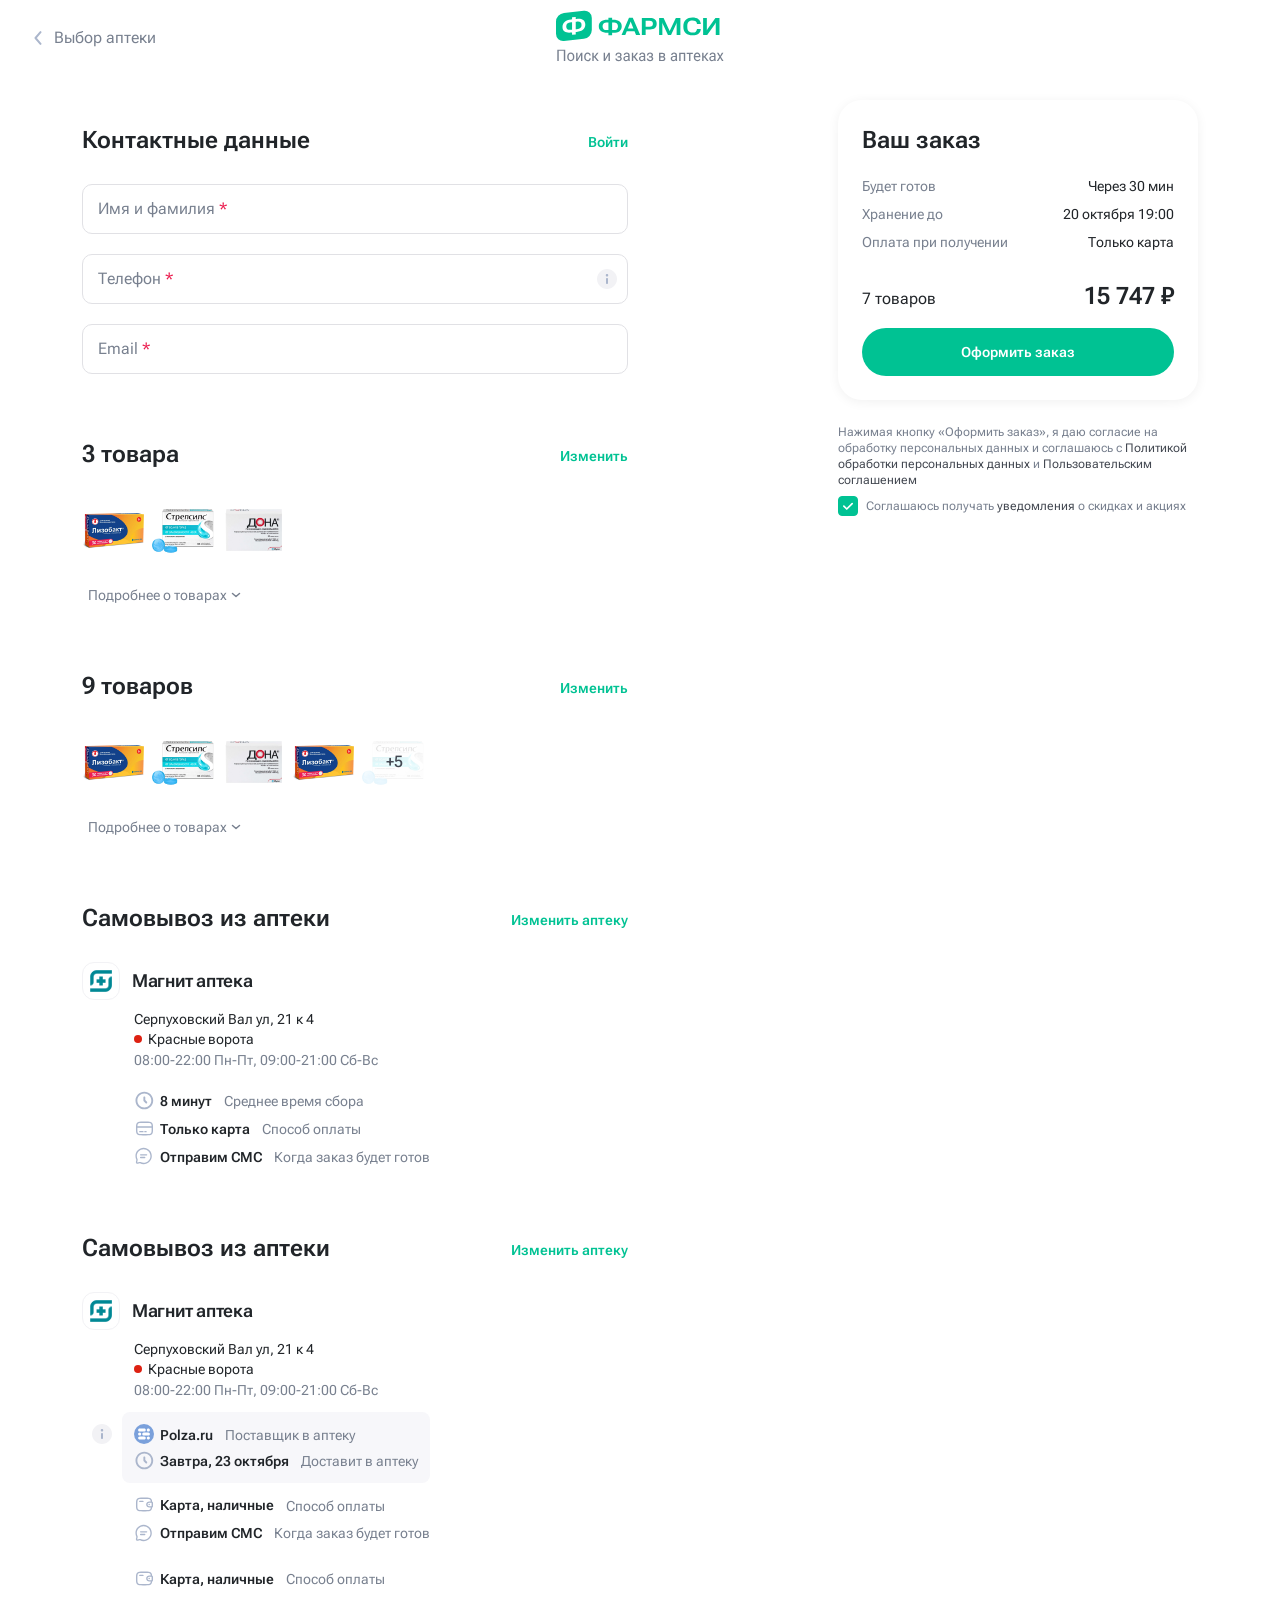
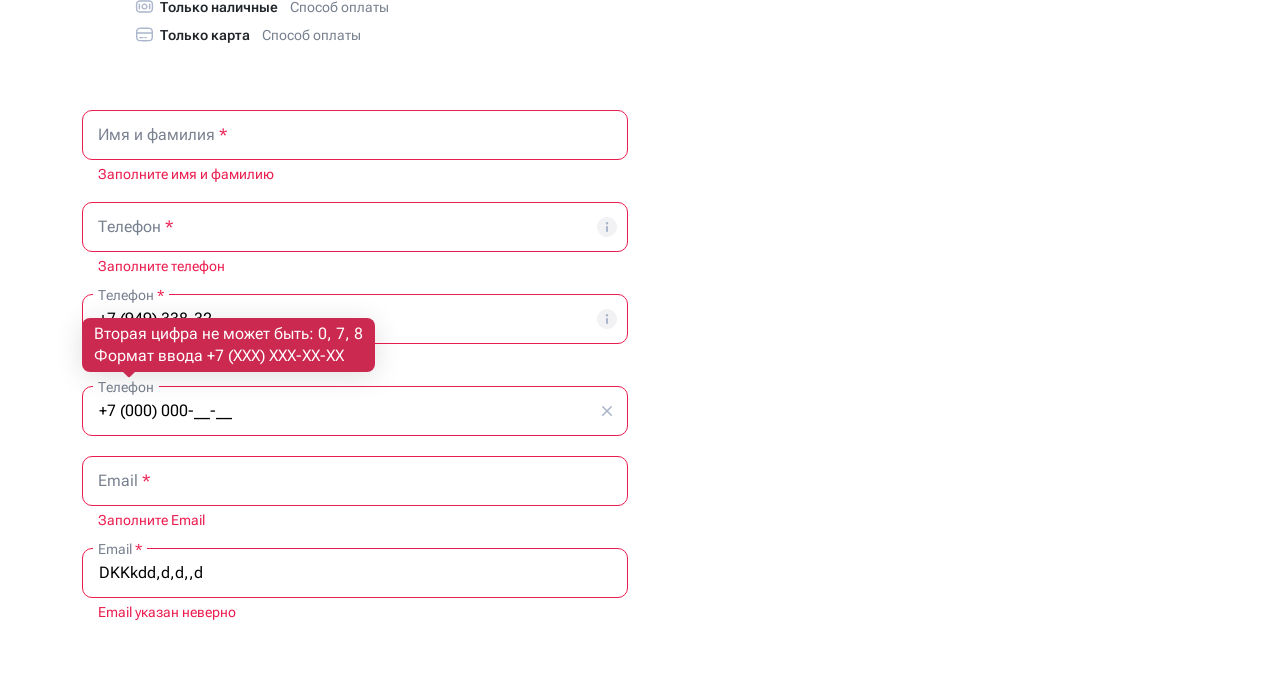
==== commit e7bab889: "выравнивание крестика confmessage" ====
--- a/3-rd-step.html
+++ b/3-rd-step.html
@@ -23,8 +23,8 @@
 	<link rel="stylesheet" href="https://cdn.jsdelivr.net/npm/swiper@11/swiper-bundle.min.css"/>
 	<link rel="stylesheet" href="https://cdn.jsdelivr.net/npm/@fancyapps/ui@5.0/dist/fancybox/fancybox.css"/>
 	<script src="https://api-maps.yandex.ru/2.1/?apikey=b603dd45-d3d4-4cc6-bc5e-3985d0624e53&lang=ru_RU"></script>
-  <script type="module" crossorigin src="./assets/index-BJtAxWzU.js"></script>
-  <link rel="stylesheet" crossorigin href="./assets/css/index-Cvb6dTPC.css">
+  <script type="module" crossorigin src="./assets/index-DrVJuka-.js"></script>
+  <link rel="stylesheet" crossorigin href="./assets/css/index-BNXr9-Vb.css">
 </head>
 
 <body>
--- a/assets/css/index-BNXr9-Vb.css
+++ b/assets/css/index-BNXr9-Vb.css
@@ -0,0 +1 @@
+@charset "UTF-8";*,*:before,*:after{box-sizing:inherit;font-family:Roboto Flex,sans-serif!important}html{position:relative;min-height:100vh;box-sizing:border-box;font-family:Roboto Flex,sans-serif!important;font-size:16px;line-height:24px;scroll-behavior:smooth}html.has-cursor,html.has-cursor *{cursor:none!important}html.is-lock-scroll,html.is-lock-scroll body{overflow:hidden}html body.modal-open{overflow-y:hidden!important}html body.modal-open .header__fixed.is-active{max-width:calc(100% - 17px)}body{-webkit-font-smoothing:antialiased;text-decoration-skip:objects;text-rendering:optimizeLegibility;text-size-adjust:100%;-webkit-tap-highlight-color:transparent;margin:0;padding:0;position:relative}body .tooltip{--bs-tooltip-max-width: 186px;--bs-border-radius: 8px;--bs-tooltip-padding-y: 5px;--bs-tooltip-padding-x: 12px;--bs-emphasis-color: rgba(0, 0, 0, .8);font-family:Roboto Flex,sans-serif;font-size:16px;line-height:22px}body .bs-tooltip-auto[data-popper-placement^=top] .tooltip-arrow:before,body .bs-tooltip-top .tooltip-arrow:before{width:12px;height:6px;top:0;border:none;background:url([data-uri])}body .bs-tooltip-auto[data-popper-placement^=right] .tooltip-arrow:before,body .bs-tooltip-end .tooltip-arrow:before{width:12px;height:6px;top:0;border:none;background:url([data-uri]);transform:rotate(90deg) translateY(-2px)}main{flex:1}.main{margin-top:184px;padding-bottom:96px}a,button{border:none;outline:none;background:transparent;transition:.2s;cursor:pointer}a{text-decoration:none;color:currentColor}.has-hover a:not([disabled]):hover{color:var(--primary-hover-color)}input{font-family:Roboto Flex,sans-serif}p{font-size:18px;line-height:24px}figure,picture{display:inline-block;margin:0;line-height:0}figure img,picture img{width:100%}img{vertical-align:top;max-width:100%;height:auto;-webkit-user-select:none;user-select:none}img[draggable=false]{pointer-events:none;-webkit-user-drag:none}fieldset{margin:0;border:0;padding:0}ul,li{list-style:none;margin:0;padding:0}.ordered-list{list-style-type:decimal;padding-left:0}.ordered-list li{list-style-type:decimal;margin-left:20px;color:var(--text-dark)}.unordered-list{font-size:14px;margin-left:6px;list-style:none}.unordered-list li{position:relative;color:var(--secondary-color);padding-left:14px;margin-left:0;line-height:22px}.unordered-list li:before{content:"•";color:var(--secondary-color);position:absolute;left:0}.unordered-list li:not(:last-child){margin-bottom:4px}video{outline:none;width:100%;height:100%}iframe{display:block}.js-lazy-load:not(.is-loaded){max-height:50vh}.site{display:flex;flex-direction:column;min-height:100vh;min-height:var(--vh)}.form-group{position:relative}.w-100{width:100%}.tooltip{z-index:90}.button{display:flex;align-items:center;justify-content:center;padding:0;width:max-content;border:none;font-family:Roboto Flex,sans-serif;background:transparent;transition:.2s}.button:disabled{background-color:#f2f2f5!important;color:var(--icon-default)!important}.has-hover .button:not([disabled]):hover{color:#fff;background-color:var(--primary-hover-color)}.button--loading{position:relative;color:transparent!important;pointer-events:none;-webkit-user-select:none;user-select:none}.button--loading svg{opacity:0}.button--loading:after{content:"";position:absolute;top:0;right:0;left:0;bottom:0;width:24px;height:24px;margin:auto;border:2px solid #fff;border-bottom-color:transparent;border-radius:50%;box-sizing:border-box;animation:rotation 1s linear infinite}.button-big{padding:0 32px;height:48px;font-weight:600;font-size:18px;line-height:48px;color:#fff;background:var(--primary-color);border-radius:0 99px 99px 0}.button-red{padding:8px 28px;font-weight:600;font-size:18px;line-height:32px;border-radius:99px;background-color:var(--red-color);color:#fff}.button-red:active,.button-red:hover{background-color:var(--red-hover-color)!important}.button-hero{padding:24px 48px;font-weight:600;font-size:24px;line-height:32px;color:#fff;background-color:var(--primary-color);border-radius:76px}.button-primary{padding:11px 20px;font-weight:600;font-size:14px;line-height:22px;color:#fff;border-radius:99px;background-color:var(--primary-color)}@media (min-width: 1200px){.button-primary{padding:11px 32px}}.button-secondary{padding:11px 12px;font-weight:600;font-size:14px;line-height:22px;color:var(--primary-color);background-color:#00c29314;border-radius:99px}.has-hover .button-secondary:not([disabled]):hover{color:var(--primary-color);background-color:#00c2931f}.button-secondary.button--loading:after{border-color:var(--primary-color) var(--primary-color) transparent}.button-middle{padding:12px 28px;font-weight:600;font-size:18px;line-height:32px;color:#fff;background-color:var(--primary-color);border-radius:99px}.button-border{min-width:133px;font-size:14px;font-weight:600;line-height:18px;color:var(--primary-color);border:2px solid var(--primary-color);padding:11px 16px;background-color:unset;white-space:nowrap;border-radius:99px}.button-border svg{width:24px;height:24px;stroke-width:2px;margin-left:8px;stroke:var(--primary-color);transition:.3s}.button-border svg path{stroke:var(--primary-color);transition:.3s}.has-hover .button-border:not([disabled]):hover{background-color:transparent;color:var(--primary-hover-color);border:2px solid var(--primary-hover-color)}.has-hover .button-border:not([disabled]):hover svg{stroke:var(--primary-hover-color)}.has-hover .button-border:not([disabled]):hover svg path{stroke:var(--primary-hover-color)}.button-border.button--loading:after{border-color:var(--primary-hover-color) var(--primary-hover-color) transparent}.button-solid{padding:8px 28px;font-weight:500;font-size:18px;line-height:32px;color:#000;background:var(--bg-light);border-radius:99px}.button-solid svg{width:24px;height:24px;stroke-width:2px;margin-left:8px;stroke:var(--icon-default);transition:.3s}.button-solid svg path{stroke:var(--icon-default);transition:.3s}.has-hover .button-solid:not([disabled]):hover{color:#000;background:var(--border-color)}.has-hover .button-solid:not([disabled]):hover svg{stroke:var(--secondary-color)}.has-hover .button-solid:not([disabled]):hover svg path{stroke:var(--secondary-color)}.button-solid.button--loading:after{border-color:var(--icon-default) var(--icon-default) transparent}.button-icon{padding:12px;background:var(--bg-light);border-radius:99px}.button-icon svg{width:24px;height:24px;stroke-width:2px;stroke:var(--icon-default);transition:.3s}.button-icon svg path{stroke:var(--icon-default);transition:.3s}.has-hover .button-icon:not([disabled]):hover{color:#000;background:var(--border-color)}.has-hover .button-icon:not([disabled]):hover svg{stroke:var(--secondary-color)}.has-hover .button-icon:not([disabled]):hover svg path{stroke:var(--secondary-color)}.button-icon.button--loading:after{border-color:var(--icon-default) var(--icon-default) transparent}.form-floating textarea{position:relative;max-height:350px;min-height:176px!important;background-image:url(../images/textarea-BCIi4lM9.svg)!important;background-repeat:no-repeat!important;background-position:right bottom!important;background-size:20px}.form-floating textarea::-webkit-resizer{display:none!important}.form-floating label{display:inline;top:16px;left:16px;padding:0 4px;color:var(--secondary-color);font-size:16px;font-weight:400;line-height:24px;transition:.2s;transform-origin:0 50%;height:fit-content;background-color:#fff}.form-floating .form-control{--bs-form-valid-color: #000;--bs-form-valid-border-color: #000;--bs-form-invalid-color: var(--red-color);--bs-form-invalid-border-color: var(--red-color);padding:18px 16px!important;font-size:16px;border:1px solid #E1E1E5;border-radius:10px;box-shadow:none!important;outline:none!important;min-height:58px}.form-floating .form-control:hover{border:1px solid var(--icon-default)}.form-floating .form-control:focus{border-color:#000}.form-floating .form-control:focus~label{color:var(--secondary-color);scale:.9;transform:translateY(-31px)}.form-floating .form-control:not(:placeholder-shown)~label{color:var(--secondary-color);scale:.9;transform:translateY(-31px)}.form-check{position:relative;display:flex;padding:0;margin:0}.form-check-input{width:20px;height:20px;padding:0;margin:0!important;border-color:#cdd3e0;border-radius:4px;transition:0s;cursor:pointer;background-size:12px;background-position:50% 55%}.form-check-input:active{filter:unset;border-color:var(--primary-color)!important}.form-check-input:hover{border-color:var(--primary-color)}.form-check-input:checked{background-color:var(--primary-color);border-color:var(--primary-color)}.form-check-input:checked:hover{background-color:var(--primary-hover-color)}.form-check-input:checked[type=checkbox]{background-image:url(../images/check-white-oDz8ddbV.svg)}.form-check-input:focus{box-shadow:none}.form-check-input:focus:checked{border-color:var(--primary-color)}.form-check-input:focus:not(:checked){border-color:#cdd3e0}.form-check-label{padding:0;margin:0;font-size:14px;font-weight:400;line-height:20px;-webkit-user-select:none;user-select:none}.form-check-label:not(:first-child){padding-left:12px}.section:not(:last-child){margin-bottom:88px}.title{margin:0;font-size:32px;font-weight:600;line-height:40px;letter-spacing:-.02em;text-align:left;font-variation-settings:"wdth" 120,"GRAD" 0,"slnt" 0,"XTRA" 468,"XOPQ" 96,"YOPQ" 79,"YTLC" 514,"YTUC" 712,"YTAS" 750,"YTDE" -203,"YTFI" 738}.title:not(:last-child){margin-bottom:24px}.subtitle{margin:0;font-size:24px;font-weight:600;line-height:32px;letter-spacing:-.02em;text-align:left;font-variation-settings:"wdth" 120,"GRAD" 0,"slnt" 0,"XTRA" 468,"XOPQ" 96,"YOPQ" 79,"YTLC" 514,"YTUC" 712,"YTAS" 750,"YTDE" -203,"YTFI" 738}.subtitle:not(:last-child){margin-bottom:36px}.banner{position:relative;width:100%;height:232px}.banner img{display:block;width:100%;height:100%;object-fit:contain;object-position:center}.font-primary{color:var(--primary-color)!important}.overlay{position:fixed;top:0;left:0;width:100%;height:100%;display:none;background-color:#0000007a;z-index:1000}.fade{transition:opacity .15s linear}.fade:not(.show){opacity:0}.switcher{display:flex;align-items:center;justify-content:center;color:#00c293;border-radius:99px;padding:11px 12px 11px 14px;background-color:#00c29314;-webkit-user-select:none;user-select:none;cursor:pointer;transition:.3s}.switcher:hover{color:#00b88b;background-color:#00c2931f}.switcher label{font-size:14px;font-weight:600;line-height:22px;margin-right:9px;white-space:nowrap;cursor:pointer;overflow:hidden;text-overflow:ellipsis}.switcher input[type=checkbox],.switcher input[type=radio]{--active: var(--primary-color);--active-inner: #fff;--focus: 2px rgba(0, 194, 147, .3);--border: #fff;--border-hover: unset;--background: #ABB6CC;--disabled: #F6F8FF;--disabled-inner: #E1E6F9;-webkit-appearance:none;-moz-appearance:none;height:21px;outline:none;display:inline-block;vertical-align:top;position:relative;margin:0;cursor:pointer;background:var(--b, var(--background));transition:background .3s,border-color .3s,box-shadow .2s}.switcher input[type=checkbox]:after,.switcher input[type=radio]:after{content:"";display:block;left:0;top:0;position:absolute;transition:transform .3s ease,opacity var(--d-o, .2s)}.switcher input[type=checkbox]:checked,.switcher input[type=radio]:checked{--b: var(--active);--bc: var(--active);--d-o: .3s;--d-t: .3s}.switcher input[type=checkbox]:disabled,.switcher input[type=radio]:disabled{--b: var(--disabled);cursor:not-allowed;opacity:.9}.switcher input[type=checkbox]:disabled:checked,.switcher input[type=radio]:disabled:checked{--b: var(--disabled-inner);--bc: var(--border)}.switcher input[type=checkbox]:disabled+label,.switcher input[type=radio]:disabled+label{cursor:not-allowed}.switcher input[type=checkbox]:hover:not(:checked):not(:disabled),.switcher input[type=radio]:hover:not(:checked):not(:disabled){--bc: var(--border-hover)}.switcher input[type=checkbox]:not(.switch),.switcher input[type=radio]:not(.switch){width:21px}.switcher input[type=checkbox]:not(.switch):after,.switcher input[type=radio]:not(.switch):after{opacity:var(--o, 0)}.switcher input[type=checkbox]:not(.switch):checked,.switcher input[type=radio]:not(.switch):checked{--o: 1}.switcher input[type=checkbox]+label,.switcher input[type=radio]+label{font-size:14px;line-height:21px;display:inline-block;vertical-align:top;cursor:pointer;margin-left:4px}.switcher input[type=checkbox]{cursor:pointer}.switcher input[type=checkbox]:not(.switch){border-radius:7px}.switcher input[type=checkbox]:not(.switch):after{width:5px;height:9px;border:2px solid var(--active-inner);border-top:0;border-left:0;left:7px;top:4px;transform:rotate(var(--r, 20deg))}.switcher input[type=checkbox]:not(.switch):checked{--r: 43deg}.switcher input[type=checkbox].switch{width:33px;height:20px;border-radius:11px}.switcher input[type=checkbox].switch:after{box-sizing:content-box;left:2px;top:2px;border-radius:16px;width:16px;height:16px;background:var(--ab, var(--border));transform:translate(var(--x, 0))}.switcher input[type=checkbox].switch:checked{--ab: var(--active-inner);--x: 13px}.switcher input[type=checkbox].switch:disabled:not(:checked):after{opacity:.6}.switcher input[type=radio]{border-radius:99px}.switcher input[type=radio]:after{width:19px;height:19px;border-radius:50%;background:var(--active-inner);opacity:0;transform:scale(var(--s, .7))}.switcher input[type=radio]:checked{--s: .5}.banner{position:relative;width:100%;display:flex;align-items:center;justify-content:center;max-height:162px}.banner--small{max-height:220px}.banner__img{display:block;width:100%;height:100%;object-fit:cover!important;object-position:center;border-radius:24px}.banner__advertising{z-index:10;top:16px;position:absolute;right:16px}.banner__product-mini{width:100%;min-height:406px;flex-direction:column;padding:16px;border-radius:24px;max-height:unset;border:1px solid #F2F2F5;background-size:208px;background-repeat:no-repeat;background-position:center 14px}.banner__product-mini:hover{color:#000!important}.banner__product-mini-tab{z-index:10;position:absolute;top:14px;left:14px}.banner__product-mini-info{position:absolute;bottom:0;left:25px;width:calc(100% - 50px);margin-bottom:24px}.banner__product-mini-name{font-size:18px;font-weight:400;line-height:18px}.banner__product-mini-name:not(:last-child){margin-bottom:8px}.banner__product-mini-disc{font-size:12px;font-weight:400;line-height:16px;color:var(--secondary-color);padding:4px 8px;background-color:var(--bg-light);border-radius:8px;text-transform:uppercase}.banner__product-mini-button{font-size:18px;font-weight:600;line-height:32px;padding:8px 32px}.banner__product-mini-price{font-size:18px;font-weight:600;line-height:24px;font-variation-settings:"wdth" 148,"GRAD" 0,"slnt" 0,"XTRA" 468,"XOPQ" 96,"YOPQ" 79,"YTLC" 514,"YTUC" 712,"YTAS" 750,"YTDE" -203,"YTFI" 738}.banner__product-mini-bottom{display:flex;justify-content:space-between;align-items:center;margin-top:12px}.banner__product-mini-advertising{background:#f7f7fa!important}@keyframes spinner{0%{transform:rotate(0)}to{transform:rotate(360deg)}}@keyframes fade-in{0%{opacity:0}to{opacity:1}}@keyframes fade-in-bottom{0%{transform:translateY(50px);opacity:0}to{transform:translateY(0);opacity:1}}@keyframes fade-in-left{0%{transform:translate(-50px);opacity:0}to{transform:translate(0);opacity:1}}@keyframes fade-in-right{0%{transform:translate(50px);opacity:0}to{transform:translate(0);opacity:1}}@keyframes rotation{0%{transform:rotate(0)}to{transform:rotate(360deg)}}.header{z-index:900;position:absolute;top:0;left:0;right:0}.header__fixed{background-color:#fff;transition:all .3s}.header__fixed.is-active{width:100%;position:fixed;top:0;padding:15px 0;box-shadow:0 12px 24px #00000005;z-index:900}.header__top{padding-top:20px}.header__top-link{color:var(--secondary-color)}.has-hover .header__top-link:not([disabled]):hover{color:var(--text-dark)}@media (min-width: 992px){.header__top-link{margin-left:10px}}@media (min-width: 1200px){.header__top-link{margin-left:25px}}.header__middle{padding-top:28px;padding-bottom:32px}.header__logo{display:inline-block;max-width:145px;flex:0 0 145px}@media (min-width: 992px){.header__location{margin-right:50px}}@media (min-width: 1200px){.header__location{margin-right:75px}}.header__search{width:100%;margin:0 24px 0 28px}.header__saving{line-height:24px}@media (min-width: 992px){.header__saving{font-size:14px}}@media (min-width: 1200px){.header__saving{font-size:16px}}.header__saving-icon{display:inline-block;width:24px;height:24px;margin-right:6px}.header__saving-link{display:inline-block;margin-left:12px;font-weight:600;color:var(--primary-color)}.has-hover .header__saving-link:not([disabled]):hover{color:var(--primary-hover-color)}@media (min-width: 992px){.header__saving-link{font-size:14px}}@media (min-width: 1200px){.header__saving-link{font-size:1rem}}.header__links{display:flex;align-items:center;flex:1;margin-right:1px}.header__link{position:relative;display:flex;flex-direction:column;align-items:center;min-width:66px;font-size:16px;line-height:20px;color:var(--secondary-color);text-align:center;letter-spacing:-.01em}.header__link:not(:last-child){margin-right:16px}.has-hover .header__link:not([disabled]):hover{color:var(--primary-color)}.header__link-icon{position:relative;display:inline-block;width:30px;height:30px;flex:0 0 30px}.header__link-icon svg{width:100%;height:100%;fill:none}.header__link-counter{position:absolute;top:0;right:-10px;display:block;padding:0 4px;min-width:18px;height:18px;font-weight:600;font-size:11px;color:#fff;background-color:var(--red-color);border-radius:99px;text-align:center;justify-content:center}.header__list{position:relative;z-index:3}.header__list-link{position:relative;padding-bottom:6px;display:inline-block;font-size:18px;line-height:24px;color:#000}.header__list-link:after{content:"";position:absolute;left:0;bottom:2px;width:100%;height:2px;opacity:0;visibility:hidden;background-color:var(--primary-color);transition:all .3s}.header__list-link.is-active{color:var(--primary-color)}.header__list-link.is-active:after{opacity:1;visibility:visible;transition:all .3s}.header__slide{width:auto!important;padding:0 12px;margin:0 4px}.header__slide:nth-child(1){padding-left:0}.header__button--prev,.header__button--next{position:absolute;top:calc(50% - 2px);transform:translateY(-50%)}.header__button--prev{left:-15px}.header__button--next{right:-15px}.header__menu{position:relative}.submenu{position:absolute;top:-24px;left:-32px;right:-32px;padding:76px 32px 32px;width:calc(100% + 64px);box-shadow:var(--box-shadow);border-radius:var(--default-radius);background-color:#fff;opacity:0;visibility:hidden;z-index:2;transition:all .3s}.submenu.is-active{opacity:1;visibility:visible;transition:all .3s;transition-delay:.2s}.submenu__item{display:none}.submenu__links{display:flex;flex-direction:column;align-items:flex-start}.submenu__link{position:relative;display:inline-block;font-size:16px;line-height:24px;color:#444952;margin-bottom:8px;transition:all .3s}.has-hover .submenu__link:not([disabled]):hover{color:#000}.submenu__title{margin-bottom:4px;font-size:16px;line-height:24px;color:var(--secondary-color)}.submenu__brand{display:block}.submenu__brand:not(:last-child){border-bottom:1px solid var(--border-color)}.submenu__cart{padding:6px 0;display:flex;align-items:flex-start}.submenu__cart:not(:last-child){border-bottom:1px solid var(--border-color)}.submenu__cart-image{display:inline-block;margin-right:24px;width:86px;height:86px;flex:0 0 86px}.submenu__cart-info{display:flex;flex-direction:column;align-items:flex-start}.submenu__cart-name{margin-bottom:4px;font-size:14px;line-height:18px;color:#444952}.submenu__cart-price{font-weight:600;font-size:16px;line-height:20px;color:#000}.footer{margin-top:auto;padding:26px 0 64px;background:var(--bg-light);border-radius:48px 48px 0 0}.footer__top{margin-bottom:60px}.footer__top-title{font-size:32px;font-weight:600;line-height:1;margin-bottom:9px}.footer__top-subtitle{font-size:16px;line-height:22px;color:var(--text-dark)}.footer__top-image{height:auto;margin-right:44px;margin-top:-40px;-webkit-transform:rotate(14.86deg);-ms-transform:rotate(14.86deg);transform:rotate(14.86deg);width:130px;object-fit:contain}.footer__middle{display:flex;align-items:flex-start;justify-content:space-between;flex-wrap:wrap;gap:30px}.footer__middle:not(:last-child){margin-bottom:48px}.footer-middle__row{display:flex;align-items:flex-start;gap:75px;flex-wrap:wrap}.footer__policy{margin-top:14px;margin-left:27px;font-size:12px;line-height:16px;color:var(--secondary-color)}.footer__policy-link{color:var(--text-dark)}.footer__title{font-weight:600;font-size:16px;line-height:24px}.footer__title:not(:last-child){margin-bottom:24px}.footer__items{display:flex;flex-direction:column;align-items:flex-start}.footer__link{font-size:16px;line-height:22px;color:var(--text-dark)}.footer__link:not(:last-child){margin-bottom:12px}.has-hover .footer__link:not([disabled]):hover{color:#000}.footer__number{margin-bottom:20px;font-weight:600;font-size:24px;line-height:32px;letter-spacing:-.02em;text-align:right}.footer__text{font-size:14px;line-height:22px;color:var(--secondary-color)}.location__current{display:flex;align-items:center;line-height:24px;color:var(--secondary-color)}.location__current .js-city-choosen-city{max-width:98.31px;overflow:hidden;text-overflow:ellipsis;white-space:nowrap}@media (min-width: 992px){.location__current{font-size:14px}.location__current .js-city-choosen-city{max-width:86.84px}}@media (min-width: 1200px){.location__current{font-size:1rem}}.has-hover .location__current:not([disabled]):hover{color:var(--primary-color)}.has-hover .location__current:not([disabled]):hover .location__icon{fill:var(--primary-color)}.location__icon{display:inline-block;margin-right:6px;width:16px;height:16px;flex:0 0 16px;fill:var(--icon-default);transition:all .3s}.big__input{padding:0 24px;width:100%;height:48px;font-size:14px;line-height:48px;color:#000;background-color:#f7f7fa;border:none;border-width:2px 0px 2px 2px;border-style:solid;border-color:transparent;border-radius:99px 0 0 99px;transition:all .3s}.big__input::placeholder{color:var(--secondary-color)}.big__input:focus{outline:none}.big__input:active,.big__input:focus{background-color:#fff;border-color:var(--primary-color)}.big__input:active~.search__icon,.big__input:focus~.search__icon{stroke:var(--primary-color)}.big__input--white{background-color:#fff}.has-hover .form-group:not([disabled]):hover .big__input{background-color:#fff}.search{position:relative;z-index:5}.search__form{width:100%}.has-hover .search__form:not([disabled]):hover{filter:drop-shadow(0px 8px 16px rgba(0,0,0,.04))}.has-hover .search__form:not([disabled]):hover .search__input{background-color:#fff}.search__input{padding:0 52px}.search__icon{position:absolute;left:20px;top:0;bottom:0;width:24px;height:24px;margin:auto 0;fill:none;stroke:var(--icon-default);stroke-width:2px}.search__loading{position:absolute;right:18px;top:0;bottom:0;padding:0;width:24px;height:24px;margin:auto;display:none;fill:none;transition:all .3s;animation:spinner 1.4s infinite linear}.search__clear{display:none;position:absolute;right:18px;top:0;bottom:0;padding:0;width:24px;height:24px;margin:auto;border:none;background-color:transparent}.search__clear:after,.search__clear:before{content:"";position:absolute;top:0;left:0;right:0;bottom:0;width:18px;height:2px;margin:auto;background-color:var(--icon-default)}.search__clear:after{transform:rotate(45deg)}.search__clear:before{transform:rotate(-45deg)}.has-hover .search__clear:not([disabled]):hover:after,.has-hover .search__clear:not([disabled]):hover:before{background-color:var(--secondary-color)}.search__backdrop{position:fixed;top:0;right:0;bottom:0;left:0;z-index:-1;background-color:#15141580;display:none}.small-navigation__icon{width:20px;height:20px;fill:none;stroke:var(--icon-default);stroke-width:2px;transition:all .3s}.small-navigation--prev,.small-navigation--next{width:32px;height:32px;background-color:#fff;box-shadow:var(--box-shadow);border-radius:50%;display:flex;align-items:center;justify-content:center;cursor:pointer;transition:all .3s;z-index:2}.has-hover .small-navigation--prev:not([disabled]):hover .small-navigation__icon,.has-hover .small-navigation--next:not([disabled]):hover .small-navigation__icon{stroke:var(--primary-color)}.small-navigation--disabled{opacity:0;visibility:hidden}.socials{display:flex;flex-wrap:wrap;gap:20px}.socials__link{flex:0 0 40px;width:40px;height:40px;display:inline-flex;align-items:center;justify-content:center;background-color:var(--icon-default);border-radius:50%;transition:all .3s}.socials__link--vk:hover{background-color:#07f}.socials__link--ok:hover{background-color:#f80}.socials__link--tg:hover{background-color:#28aee9}.socials__icon{width:50%;height:50%}.products-slider{position:relative}.products-slider .swiper-slide{width:133px}.products-slider .swiper-slide:not(:last-child){position:relative}.products-slider .swiper-slide:not(:last-child):after{position:absolute;right:-12px;top:0;content:"";width:1px;height:100%;background-color:#f2f2f5}.products-slider__navigation--next,.products-slider__navigation--prev{z-index:5;position:absolute;right:-26px;top:50%;transform:translateY(-50%);display:flex;align-items:center;justify-content:center;width:52px;height:52px;background-color:#fff;border-radius:99px;box-shadow:0 4px 28px #0000000f}.products-slider__navigation--next svg,.products-slider__navigation--prev svg{width:24px;height:24px}.products-slider__navigation--next svg path,.products-slider__navigation--prev svg path{transition:.2s}.products-slider__navigation--next:hover svg path,.products-slider__navigation--prev:hover svg path{stroke:var(--primary-color)}.products-slider__navigation--prev{right:unset;left:-26px}.products-slider__navigation--disabled{display:none}.toast{z-index:1056;position:fixed;--bs-toast-max-width: 380px;--bs-toast-bg: rgba(0, 0, 0, .8);--bs-toast-border-radius: 24px;--bs-toast-padding-x: 12px;--bs-toast-padding-y: 12px;bottom:1rem;right:1rem}.toast-body{word-wrap:break-word;padding:6px 16px 6px 6px}.toast-inner{width:100%;font-size:14px;line-height:18px;gap:8px}.toast-text{width:100%}.toast:not(.showing):not(.show){opacity:0}.toast.hide{display:none}.toast-image{border-radius:16px;display:inline-block;margin-right:12px;object-fit:contain}.toast-button{flex-shrink:0;height:34px;border-radius:99px;font-size:14px;font-weight:700;color:#00c293;display:flex;align-items:center;justify-content:center}.toast-button:hover{background:#4f4f4f}:root{--primary-color: #00c293;--primary-hover-color: #00b88b;--secondary-color: #78808f;--red-color: #eb1c4e;--red-hover-color: #E01B4A;--icon-default: #abb6cc;--border-color: #f2f2f5;--bg-light: #f7f7fa;--text-dark: #444952;--default-radius: 24px;--box-shadow: 0px 12px 28px rgba(0, 0, 0, .06);--safe-area-bottom-height: 0;--site-fixed-tab-bar-height: 0}.scroll-up{position:fixed;right:8px;bottom:24px;width:52px;height:52px;background-color:#fff;box-shadow:var(--box-shadow);border-radius:50%;display:flex;align-items:center;justify-content:center;cursor:pointer;z-index:30}.scroll-up--hidden{opacity:0;visibility:hidden;transition:all .3s}.scroll-up--hidden.is-active{opacity:1;visibility:visible;transition:all .3s}.has-hover .scroll-up:not([disabled]):hover .scroll-up__icon{stroke:var(--primary-color)}.scroll-up__icon{-webkit-box-flex:0;stroke:var(--icon-default);stroke-width:2px;-ms-flex:0 0 24px;flex:0 0 24px;height:24px;-webkit-transition:all .3s;-o-transition:all .3s;transition:all .3s;width:24px}.city-popup{display:none;z-index:901;position:absolute;background-color:#fff;box-shadow:0 4px 16px #00000014;max-width:355px;width:100%;top:-16px;left:0;padding:20px;border-radius:24px;font-size:14px;font-weight:400;line-height:20px;transition:.3s}.city-popup.is-active{top:calc(100% + 25px);left:0}.city-popup.is-active:after{display:none}.city-popup:after{z-index:902;content:"";display:block;width:17px;height:17px;background-color:#fff;position:absolute;top:-8px;left:32px;transform:rotate(45deg)}.city-popup__subtitle{color:var(--secondary-color)}.city-popup__title{font-size:20px;font-weight:600;line-height:24px;margin-bottom:8px;white-space:nowrap;overflow:hidden;text-overflow:ellipsis}.city-popup__text{margin-bottom:12px}.city-popup__buttons{display:flex}.city-popup__buttons .button{font-size:14px;line-height:20px;padding:10px 24px}.city-popup__buttons .button:not(:last-child){margin-right:6px}.city-change{border-radius:24px;overflow:hidden;box-shadow:0 2px 4px #0000001a;padding:24px}.city-change-modal{--bs-modal-width: 568px}.city-change__close{position:absolute;right:0;top:0;padding:18px}.city-change__close svg{width:24px;height:24px}.city-change__loading{display:none;position:absolute;width:20px;height:20px}.city-change__loading .button--loading{width:20px;height:20px}.city-change__loading .button--loading:after{width:15px;height:15px;border:2px solid var(--icon-default);border-bottom-color:transparent}.city-change__header{display:flex;align-items:center;margin-bottom:24px}.city-change__title{display:inline;font-size:24px;font-weight:600;line-height:28px;text-align:left;margin:0 32px 0 0}.city-change__define{position:relative;display:flex;align-items:center;font-size:16px;font-weight:500;line-height:20px;text-align:left;color:var(--primary-color);margin-top:5px;cursor:pointer}.city-change__define-icon{margin-right:5px;margin-bottom:4px;transition:.1s}.city-change__define-loading{left:0;top:50%;transform:translateY(-50%)}.city-change__define-loading .button--loading:after{border:2px solid var(--primary-color);border-bottom-color:transparent}.city-change__choosen{position:relative;display:flex;align-items:center;width:fit-content;max-width:100%;overflow-x:hidden;padding:2px 20px 2px 0;margin-bottom:20px;-webkit-user-select:none;user-select:none}.city-change__choosen-icon{flex-shrink:0;width:20px;height:24px;margin-right:4px}.city-change__choosen-text{font-size:16px;font-weight:400;line-height:20px;color:var(--secondary-color);white-space:nowrap}.city-change__choosen-text:not(:last-child){margin-right:6px}.city-change__choosen-text--city{font-weight:600;color:#000}.city-change__choosen-text--region{overflow:hidden;text-overflow:ellipsis}.city-change__choosen-loading{right:0;top:50%;transform:translateY(-50%)}.city-change__choosen-loading .button--loading:after{border:2px solid var(--icon-default);border-bottom-color:transparent}.city-change__input{width:100%;border:1px solid #E1E1E5;padding:12px 12px 12px 40px;border-radius:10px;font-size:16px;font-weight:400;line-height:20px}.city-change__input:focus-visible{outline:none;border-color:#000}.city-change__input-icon{position:absolute;left:10px;top:50%;transform:translateY(-50%)}.city-change__input-clear{display:none;position:absolute;right:12px;top:50%;transform:translateY(-50%)}.city-change__input-loading{right:12px;top:50%;transform:translateY(-50%)}.city-change__input-loading .button--loading:after{border:2px solid var(--icon-default);border-bottom-color:transparent}.city-change__cities{width:calc(100% + 36px);height:520px;margin-left:-12px;overflow-y:scroll}.city-change__cities::-webkit-scrollbar{width:12px;height:0}.city-change__cities::-webkit-scrollbar-track{border-radius:20px;background-color:#fff;padding-bottom:12px}.city-change__cities::-webkit-scrollbar-track:hover{background-color:#fff}.city-change__cities::-webkit-scrollbar-track:active{background-color:#fff}.city-change__cities::-webkit-scrollbar-thumb{border-radius:20px;background-color:#abb6cc;border:4px solid #FFFFFF}.city-change__cities::-webkit-scrollbar-thumb:hover{background-color:#abb6cc}.city-change__cities::-webkit-scrollbar-thumb:active{background-color:#abb6cc}.city-change .city-change__cities-nf{padding:0 12px}.city-change .city-change__cities-nf-title{font-size:18px;font-weight:400;line-height:24px;padding:10px 0}.city-change .city-change__cities-nf-query{font-weight:600}.city-change .city-change__cities-nf-info{font-size:16px;font-weight:400;line-height:22px;color:var(--secondary-color)}.city-change .city-change__cities-nf-suggest{cursor:pointer;color:var(--primary-color);font-size:16px;font-weight:600;line-height:22px}.city-change .city-change__cities-f{padding:0 12px}.city-change .city-change__cities-f--nearest:not(:last-child){border-bottom:1px solid var(--border-color);padding-bottom:12px;margin-bottom:12px}.city-change .city-change__cities-f-city{padding:10px 0}.city-change .city-change__cities-f-info{font-size:14px;font-weight:400;line-height:20px;color:var(--secondary-color)}.city-change .city-change__cities-f-suggest{cursor:pointer;color:var(--primary-color);font-weight:600;line-height:22px}.city-change .city-change__cities-f-buttons{display:flex;margin-top:24px}.city-change .city-change__cities-f-buttons button{font-size:14px;font-weight:550;line-height:20px;padding:12px 28px}.city-change .city-change__cities-f-buttons button:not(:last-child){margin-right:6px}.city-change .city-change__cities-f-nearest{margin-top:20px;padding-left:24px}.city-change .city-change__cities-f-nearest-info{margin-bottom:4px}.city-change .city-change__cities-f-nearest-cities{width:calc(100% + 24px);margin-left:-12px}.city-change__city{position:relative;display:flex;flex-wrap:nowrap;padding:10px 12px;border-radius:15px;transition:.3s;cursor:pointer}.city-change__city:hover{background-color:var(--bg-light)}.city-change__city--disabled{color:#78808f!important}.city-change__city--disabled,.city-change__city--enabled{cursor:default}.city-change__city--disabled:hover,.city-change__city--enabled:hover{background-color:unset}.city-change__city-text{font-size:16px;font-weight:600;line-height:20px;position:relative;z-index:2;white-space:nowrap}.city-change__city-text:not(:last-child){margin-right:6px}.city-change__city-region{font-size:16px;font-weight:400;line-height:20px;white-space:nowrap;overflow:hidden;text-overflow:ellipsis;color:var(--secondary-color)}.city-change__city-distance{font-size:16px;font-weight:600;line-height:20px;font-variation-settings:"GRAD" 0,"XOPQ" 96,"XTRA" 468,"YOPQ" 79,"YTAS" 750,"YTDE" -203,"YTFI" 738,"YTLC" 514,"YTUC" 712,"slnt" 0,"wdth" 148;color:var(--secondary-color)}.card-adding{display:grid;grid-template-columns:repeat(3,1fr);width:100%;background:var(--bg-light);border-radius:99px;overflow:hidden}.card-adding--plus:before{content:"";position:absolute;top:0;left:0;right:0;bottom:0;width:2px;height:16px;margin:auto;background-color:var(--icon-default);transition:.2s;border-radius:99px}.card-adding--minus,.card-adding--plus{position:relative;width:100%!important;height:44px}.card-adding--minus:after,.card-adding--plus:after{content:"";position:absolute;top:0;left:0;right:0;bottom:0;width:16px;height:2px;margin:auto;background-color:var(--icon-default);transition:.2s;border-radius:99px}.card-adding--minus--inactive,.card-adding--plus--inactive{opacity:.4;cursor:default!important}.card-adding--minus:hover,.card-adding--plus:hover{background-color:var(--bg-light)!important}.card-adding--minus:not(.card-adding--minus--inactive,.card-adding--plus--inactive):hover:after,.card-adding--minus:not(.card-adding--minus--inactive,.card-adding--plus--inactive):hover:before,.card-adding--plus:not(.card-adding--minus--inactive,.card-adding--plus--inactive):hover:after,.card-adding--plus:not(.card-adding--minus--inactive,.card-adding--plus--inactive):hover:before{background-color:var(--secondary-color)}.card-adding__input{padding:0;width:100%;font-weight:600;font-size:14px;line-height:44px;color:#000;flex:0 0 44px;border:none;text-align:center;background:transparent;transition:all .2s}.card-adding__input:focus,.card-adding__input:focus-visible{outline:none!important}.card-adding__wrap--loading{position:relative;color:transparent!important;pointer-events:none;-webkit-user-select:none;user-select:none}.card-adding__wrap--loading:after{content:"";position:absolute;top:0;right:0;left:0;bottom:0;width:16px;height:16px;margin:auto;border:2px solid #fff;border-color:var(--icon-default) var(--icon-default) rgba(0,0,0,0);border-radius:50%;box-sizing:border-box;animation:rotation 1s linear infinite}.products .product:not(:last-child){border-bottom:1px solid #F2F2F5}.products .product--force-border{border-bottom:unset!important}.products--unavailable .product:not(:last-child):nth-child(2){border-bottom:1px solid #F2F2F5}.product{display:flex;padding:16px 0}.product__image{position:relative;flex-shrink:0;width:120px;height:120px;margin-right:16px}.product__image img{width:100%;height:100%;border-radius:8px;object-fit:contain}.product__checkbox{position:absolute;top:0;left:0}.product__description{overflow:hidden;height:fit-content;padding-top:10px;margin-right:24px;margin-bottom:0;font-size:16px;font-weight:400;line-height:22px;color:#000}.product__description a{display:block}.product__description a:hover{color:var(--text-dark)!important}.product__description-icon{display:flex;align-items:center;width:fit-content;white-space:nowrap;padding:4px 6px 4px 4px;border:none;border-radius:8px;background:#eb135b14;font-size:14px;font-weight:400;line-height:18px;color:#000}.product__description-icon svg{width:20px;height:20px;margin-right:6px;fill:none;transition:all .3s}.product__description-bottom{display:flex;flex-wrap:wrap;gap:6px;margin:8px 0 15px}.product__edit{max-width:214px;display:flex;white-space:nowrap;justify-content:space-between;align-items:center;border-radius:8px;font-size:14px;font-weight:400;line-height:18px;color:#000;padding:0 2px 0 12px;background-color:var(--bg-light)}.product__edit-buttons{display:flex;gap:2px;margin-left:12px}.product__edit-button{padding:6px;border-radius:0;background-color:transparent}.product__edit-button svg path{transition:.3s}.product__edit-button:hover{background-color:transparent!important}.product__edit-button:hover svg path{stroke:var(--secondary-color)}.product__edit-icon{width:16px!important;height:16px!important}.product__info{display:flex;margin-left:auto}.product__price{display:flex;flex-direction:column;gap:8px;height:fit-content;padding:10px 0 0;margin-right:40px;font-size:20px;font-weight:600;line-height:24px;text-align:right;font-variation-settings:"wdth" 148,"GRAD" 0,"slnt" 0,"XTRA" 468,"XOPQ" 96,"YOPQ" 79,"YTLC" 514,"YTUC" 712,"YTAS" 750,"YTDE" -203,"YTFI" 738;white-space:nowrap}.product__price--none{font-size:16px;font-weight:400;line-height:22px;text-align:right;color:#f90;font-variation-settings:unset}.product__price-button{margin-top:14px}.product__adding{width:104px;margin-right:14px}.product__adding *{height:38px}.product__adding--none{display:flex;align-items:center;justify-content:center;height:38px;font-size:14px;font-weight:600;line-height:22px;text-align:center;color:var(--secondary-color)}.product__adding--loading{position:relative}.product__adding--loading:after{content:"";position:absolute;top:0;right:0;left:0;bottom:0;width:24px;height:24px;margin:auto;border:2px solid #fff;border-color:var(--icon-default) var(--icon-default) rgba(0,0,0,0);border-radius:50%;box-sizing:border-box;animation:rotation 1s linear infinite}.product__cpp{width:104px;margin:4px 14px 0 0;font-size:12px;font-weight:400;line-height:18px;text-align:center;color:var(--secondary-color)}.product__cpp-divider{font-weight:500;color:#e1e1e5}.product__interaction{display:flex;justify-content:center;margin-top:12px;margin-right:14px}.product__interaction-button{width:40px;height:40px;background-color:unset}.product__interaction-button svg{width:20px;height:20px;fill:#0000;stroke:#abb6cc;stroke:var(--icon-default);stroke-width:2.5px;transition:all .1s}.product__interaction-button svg path{transition:.2s}.product__interaction-button--like.is-active svg{stroke:#eb1c4e;stroke:var(--red-color);fill:#eb1c4e;fill:var(--red-color)}.product__interaction-button--like svg{width:21px;height:21px;transition:all .1s}.product__interaction-button:hover{background-color:unset}.product__interaction-button:hover:not(.is-active) svg,.product__interaction-button:hover:not(.is-active) svg path{stroke:var(--secondary-color)!important}.benefits{position:relative;border-radius:10px;background-color:#e1eaff;padding:10px 5px 5px;margin:8px 0 20px}.benefits:before{content:"";position:absolute;top:-8px;left:48px;display:block;width:17px;height:17px;border-radius:7px 0 0;transform:rotate(45deg);background-color:#e1eaff}.benefits__title{font-size:18px;font-weight:600;line-height:24px;color:#867fff;padding:0 11px;margin-bottom:10px}.benefits__list{background-color:#fff;border-radius:8px;padding:0 23px}.benefits__product{display:flex;align-items:center;padding:12px 0}.benefits__product:not(:last-child){border-bottom:1px solid #F2F2F5}.benefits__product-image{flex-shrink:0;width:64px;height:64px;margin-right:44px}.benefits__product-image img{width:100%;height:100%;border-radius:8px}.benefits__product-name{font-size:14px;font-weight:400;line-height:18px;color:#000;margin-bottom:4px}.benefits__product-name:hover{color:var(--text-dark)!important}.benefits__product-text{font-size:14px;font-weight:400;line-height:18px;color:#78808f;margin-bottom:6px}.benefits__product-rating{display:flex;align-items:center;width:fit-content;font-size:14px;font-weight:400;line-height:22px;text-align:left;font-variation-settings:"wdth" 148,"GRAD" 0,"slnt" 0,"XTRA" 468,"XOPQ" 96,"YOPQ" 79,"YTLC" 514,"YTUC" 712,"YTAS" 750,"YTDE" -203,"YTFI" 738;color:#000;cursor:pointer;-webkit-user-select:none;user-select:none}.benefits__product-rating-icon{width:18px;height:18px;margin-right:2px}.benefits__product-info{display:flex;align-items:center;margin-left:auto}.benefits__product-price{display:flex;flex-direction:column;padding-left:30px;margin-right:40px;font-size:16px;font-weight:600;line-height:24px;text-align:right;font-variation-settings:"wdth" 148,"GRAD" 0,"slnt" 0,"XTRA" 468,"XOPQ" 96,"YOPQ" 79,"YTLC" 514,"YTUC" 712,"YTAS" 750,"YTDE" -203,"YTFI" 738;color:#000;white-space:nowrap}.benefits__product-price--old{align-items:center;font-size:14px;font-weight:400;line-height:18px;color:var(--secondary-color);text-decoration:line-through}.benefits__product-price--old svg{margin-left:6px;cursor:pointer}.benefits__product-add{padding:6px 16px;height:fit-content}.purchase{position:sticky;top:104px;box-shadow:0 2px 12px #0000000f;background-color:#fff;border-radius:24px;padding:28px 24px 24px}.purchase--unavailable{display:none;padding:22px}.purchase__header{font-size:20px;font-weight:600;line-height:24px;color:#000;margin-bottom:14px}.purchase__details{display:none;align-items:flex-end;justify-content:space-between;gap:8px;flex-wrap:wrap;margin:32px 0 23px}.purchase__count{font-size:16px;font-weight:400;line-height:22px;color:#000;margin-top:4px}.purchase__price{font-size:24px;font-weight:600;line-height:24px;font-variation-settings:"wdth" 148,"GRAD" 0,"slnt" 0,"XTRA" 468,"XOPQ" 96,"YOPQ" 79,"YTLC" 514,"YTUC" 712,"YTAS" 750,"YTDE" -203,"YTFI" 738;color:#000}.purchase__select-pharmacy{width:100%;margin-top:16px}.purchase__description{font-size:16px;font-weight:400;line-height:22px;color:#000;margin-bottom:23px}.purchase__button{box-sizing:border-box;width:100%;margin-bottom:24px}.purchase__info{display:flex;padding:12px 0}.purchase__info-logo{flex-shrink:0;width:24px;height:24px;margin-right:12px;margin-top:-2px}.purchase__info-name{font-size:16px;font-weight:400;line-height:24px;color:#000}.purchase__info-name:not(:last-child){margin-bottom:8px}.purchase__info-description{font-size:14px;font-weight:400;line-height:18px;color:var(--secondary-color)}.product-cart-small{min-width:133px}.product-cart-small__image{display:block;width:120px;height:120px;margin-bottom:8px}.product-cart-small__image img{width:100%;height:100%;border-radius:8px}.product-cart-small__name{display:block;font-size:14px;line-height:18px;font-weight:400;color:#000;margin-bottom:12px}.product-cart-small__name:hover{color:#000!important}.product-cart-small__price{font-size:16px;font-weight:600;line-height:24px;font-variation-settings:"wdth" 148,"GRAD" 0,"slnt" 0,"XTRA" 468,"XOPQ" 96,"YOPQ" 79,"YTLC" 514,"YTUC" 712,"YTAS" 750,"YTDE" -203,"YTFI" 738;color:#000;margin-bottom:12px}.product-cart-small__add{padding:4px 16px}.product-cart-small__adding{width:98px}.product-cart-small__adding:not(.active){display:none}.product-cart-small__adding *{height:30px}.nav-tabs{position:static;display:flex;flex-wrap:wrap;gap:6px;margin-bottom:12px;border:none}.nav-tabs__link{padding:8px 12px;border-radius:8px;font-size:18px;font-weight:400;line-height:24px;color:var(--secondary-color)}.nav-tabs__link:hover{background-color:var(--bg-light)}.nav-tabs__link.active{color:#000;background-color:var(--bg-light)}.modal{--bs-modal-header-padding: 0;--bs-modal-padding: 0}.modal-dialog{max-width:416px}.modal-header{border:none;margin:0 0 12px;align-items:flex-start}.modal__close{position:absolute;right:0;top:0;display:flex;align-items:center;justify-content:center;width:60px;height:60px;padding:0}.modal__close svg{width:24px;height:24px;vertical-align:unset}.modal__close svg path{transition:.3s}.modal__close:hover svg path{stroke:var(--secondary-color)}.modal__title{font-size:20px;font-weight:600;line-height:24px;color:#000;margin:0}.modal-body{margin-bottom:32px}.modal__description{width:100%;font-size:16px;font-weight:400;line-height:22px;color:var(--secondary-color);margin:0}.modal__description.button--loading{color:transparent}.modal__description.button--loading:after{border-color:var(--icon-default);border-bottom-color:transparent}.modal__description:not(.button--loading) .modal__description--green{color:var(--primary-color);cursor:pointer}.modal-footer{border:none;margin:0;justify-content:space-between;flex-wrap:nowrap}.modal-footer button{margin:0 8px 0 0;width:100%}.modal-content{padding:28px 24px 24px;border-radius:16px;background-color:#fff;box-shadow:0 12px 28px #0000000f;border:none}.modal__text{color:var(--secondary-color);font-size:12px;line-height:20px;margin-bottom:6px}.modal__variant--socials{margin-bottom:16px}.modal__socials{display:flex}.modal__social{display:flex;justify-content:center;align-items:center;width:32px;height:32px;border-radius:100px}.modal__social:not(:last-child){margin-right:6px}.modal__link{display:flex;padding:12px;border-radius:10px;background-color:var(--bg-light);cursor:pointer;transition:.2s}.has-hover .modal__link:not([disabled]):hover{background-color:var(--border-color)}.modal__link--icon{margin-right:6px}.modal__link--url{color:var(--primary-color);font-weight:600;font-size:14px;line-height:20px;white-space:nowrap;overflow:hidden;text-overflow:ellipsis}.cart__header{position:relative;display:flex}.cart__header-title{margin-bottom:0!important}.cart__header-counter{padding:17px 0 5px;font-size:14px;font-weight:400;line-height:18px;color:#78808f;margin-left:12px}.cart__button{position:absolute;right:0;display:flex;align-items:center;gap:6px;font-size:14px;font-weight:400;line-height:18px;text-align:left;background:transparent!important;padding:0;margin:14px 0 2px;height:24px;color:var(--secondary-color)}.cart__button--remove{margin:0;top:50%;transform:translateY(-50%)}.cart__button svg path{transition:.3s}.cart__button:hover{color:var(--text-dark)}.cart__button:hover svg path{stroke:var(--secondary-color)}.cart__interaction{display:flex;align-items:center;gap:32px;margin:20px 0 12px}.cart__interaction-remove{display:none;position:static;margin:0}.cart__checkbox *{cursor:pointer}.cart__warning{position:relative;display:flex;gap:6px;align-items:center;margin-top:20px;padding:9px;font-size:14px;font-weight:400;line-height:24px;color:#78808f;background-color:#ff990008;border:1px solid rgba(255,153,0,.1215686275);border-radius:10px}.cart__warning img{box-sizing:content-box;width:24px;height:24px}.cart__warning-close{position:absolute;right:-1px;padding:9px 12px}.cart__warning-close svg path{transition:.1s}.cart__warning-close:hover svg path{stroke:var(--secondary-color);fill:var(--secondary-color)}.cart__none{position:relative}.cart__empty{display:none;flex-direction:column;justify-content:center;align-items:center}.cart__empty:last-child{display:flex}.cart__empty-title{width:100%}.cart__empty-inner{display:flex;flex-direction:column;align-items:center;justify-content:center;color:#000;margin-top:32px}.cart__empty-image{width:244px;height:206px;margin-bottom:24px}.cart__empty-header{font-size:32px;font-weight:600;line-height:40px;letter-spacing:-.02em;text-align:center;font-variation-settings:"wdth" 120,"GRAD" 0,"slnt" 0,"XTRA" 468,"XOPQ" 96,"YOPQ" 79,"YTLC" 514,"YTUC" 712,"YTAS" 750,"YTDE" -203,"YTFI" 738;margin-bottom:8px}.cart__empty-text{font-size:18px;font-weight:400;line-height:24px;text-align:center;margin-bottom:24px}.cart__empty-button{font-size:18px;font-weight:600;line-height:32px;padding:8px 28px}.share-dropdown{z-index:90;box-shadow:0 4px 28px #0000000f;border:none;min-width:360px;max-width:360px;padding:24px;border-radius:24px;right:0;top:calc(100% + 8px)}.share-dropdown__title{font-weight:600;font-size:20px;line-height:24px;margin-bottom:16px}.share-dropdown__text{color:var(--secondary-color);font-size:14px;line-height:20px;margin-bottom:8px}.share-dropdown__variant--socials{margin-top:16px;margin-bottom:25px}.share-dropdown__socials{display:flex;align-items:center}.share-dropdown__social{display:flex;justify-content:center;align-items:center;width:32px;height:32px;margin:0 3px;border-radius:100px;transition:0s!important}.share-dropdown__social img{width:100%;height:100%}.share-dropdown__social:hover{width:34px;height:34px;margin:-1px 2px}.share-dropdown__social:first-child{margin-left:0}.share-dropdown__social:first-child:hover{margin-left:-1px}.share-dropdown__link{display:flex;padding:12px;border-radius:10px;background-color:var(--bg-light);cursor:pointer;transition:.2s}.share-dropdown__link:hover{background-color:var(--border-color)}.share-dropdown__link--icon{margin-right:6px}.share-dropdown__link--url{color:var(--primary-color);font-weight:600;font-size:14px;white-space:nowrap;overflow:hidden;text-overflow:ellipsis}.modal__clear,.modal__edit,.modal__success-mark,.modal__info-mark,.modal__error-mark{display:none;-ms-flex-align:center;align-items:center;-ms-flex-pack:center;justify-content:center;padding:0;width:42px;height:100%;position:absolute;right:0;top:50%;-ms-transform:translateY(-50%);transform:translateY(-50%)}.modal__success-mark,.modal__error-mark,.modal__info-mark{display:flex}.has-clear .modal__info-mark{width:36px;right:38px}.phone-valid-error:after{content:"";position:absolute;top:100%;left:41px;width:12px;height:6px;background-image:url(../images/auth-modals/phone-error-arrow.svg);background-position:0 0;background-repeat:no-repeat}.textarea-placeholder__red{color:#eb1c4e}.pricelist__item{display:flex;justify-content:space-between;align-items:center;width:100%;padding-top:20px;padding-bottom:24px}.pricelist__item:not(:last-child){border-bottom:1px solid #F2F2F5}.pricelist__left{display:flex;flex-direction:column;width:416px;max-width:416px}.pricelist .pricelist__average{color:#78808f}.pricelist__right{display:flex}.pricelist__price{align-self:center;min-width:195px;margin-right:40px;font-weight:600;font-size:24px}.pricelist__name{align-self:center;flex-direction:column;font-weight:600;font-size:20px;line-height:24px;letter-spacing:-.02em}.pricelist__name--many{margin-top:-4px}.pricelist__url{display:flex;align-items:flex-end;width:fit-content;color:var(--secondary-color);font-size:14px;font-weight:400;line-height:16px;margin-top:2px}.pricelist__url:hover{color:var(--secondary-color)!important}.pricelist__url img{margin-right:4px}.pricelist__rating{display:flex;align-items:center;font-size:14px;font-weight:400;line-height:18px;text-align:left;font-variation-settings:"wdth" 148,"GRAD" 0,"slnt" 0,"XTRA" 468,"XOPQ" 96,"YOPQ" 79,"YTLC" 514,"YTUC" 712,"YTAS" 750,"YTDE" -203,"YTFI" 738;margin-top:2px}.pricelist__rating:not(:last-child){margin-bottom:8px}.pricelist__rating svg{box-sizing:content-box;width:16px;height:16px;padding:1px;margin-right:2px;margin-top:-2px}.pricelist__company{display:flex;margin-bottom:12px}.pricelist__logo{border:1px solid #F2F2F5;border-radius:12px;width:38px;height:38px;margin-right:12px}.pricelist__name{align-self:center;font-weight:600;font-size:20px;line-height:24px}.pricelist__address{font-size:16px;font-weight:400;line-height:20px;margin-bottom:8px}.pricelist__schedule{font-size:16px;font-weight:400;line-height:20px;color:var(--secondary-color)}.pricelist__center{padding-right:5px;margin-left:24px;margin-right:auto}.pricelist__assembly{display:inline-flex;padding:2px 6px;margin-bottom:8px;border-radius:8px;font-size:14px;line-height:18px;font-weight:500}.pricelist__assembly--time{color:#867fff;background-color:#e1eaff}.pricelist__assembly--long{color:#f90;background-color:#fff2e0}.header--confirm{position:sticky;background-color:#fff}.header--confirm._scroll{box-shadow:0 12px 24px #00000005}.header-confirm{padding-block:10px;display:flex;justify-content:center;position:relative}.header-confirm__back{position:absolute;left:-48px;top:50%;transform:translateY(-50%);display:flex;align-items:center;column-gap:12px}.header-confirm__back span{font-size:16px;color:var(--secondary-color)}.has-hover .header-confirm__back:not([disabled]):hover span{color:#444952}.has-hover .header-confirm__back:not([disabled]):hover svg path{stroke:#78808f!important}.back-icon{height:14px;width:6.5px}.confirm,.confirm-content{padding-top:24px}.confirm-block{margin-bottom:64px}.confirm-block .pricelist__name{font-size:18px;line-height:24px}.confirm-block .pricelist__company{margin-bottom:9px}.confirm-header{display:flex;justify-content:space-between;align-items:flex-end;column-gap:12px;margin-bottom:28px}.confirm-header--recipient{margin-bottom:20px}.confirm-header__title{font-size:24px;line-height:32px;font-weight:600}.confirm-header__link{font-size:14px;line-height:27px;color:#00c293;font-weight:600}.confirm-form .enter-modal__group{margin-bottom:0}.confirm-form .enter-modal__group:not(:last-child){margin-bottom:20px}.confirm-products__row{display:flex;gap:6px;max-width:346px;overflow:hidden}.confirm-products--expanded .confirm-products__row{display:none}.confirm-product{flex:0 0 64px;width:64px;height:64px;border-radius:8px;overflow:hidden}.confirm-product:nth-child(5n){position:relative}.confirm-product__plug{position:absolute;left:0;top:0;width:100%;height:100%;display:flex;align-items:center;justify-content:center;background-color:#ffffffe0;font-size:16px;line-height:20px;font-weight:500;color:#444952}.confirm-product img{width:100%;object-position:center}.confirm-products__expand{display:none}.confirm-products--expanded .confirm-products__expand{display:block}.confirm-product-expand{display:flex;padding-block:12px}.confirm-product-expand:not(:last-child){border-bottom:1px solid #F2F2F5}.expand-confirm-product__img{width:48px;height:48px;border-radius:8px;overflow:hidden;flex:0 0 48px;margin-right:12px}.expand-confirm-product__img img{width:100%;object-fit:contain;object-position:center}.expand-confirm-product__name{padding-top:8px;flex:1 1 auto;font-size:14px;line-height:18px}.expand-confirm-product__name .product-info__bottom{margin-top:8px}.expand-confirm-product__name-text{margin-bottom:0}.product-info__bottom{margin-top:24px;display:flex;flex-wrap:wrap;gap:6px}.product__description-icon{display:flex;align-items:center;width:-moz-fit-content;width:fit-content;white-space:nowrap;padding:4px 6px 4px 4px;border:none;border-radius:8px;background:#eb135b14;font-size:14px;font-weight:400;line-height:18px;color:#000}.expand-confirm-product__info{flex:0 0 86px;padding-top:8px;margin-left:24px}.expand-confirm-product__price{font-size:14px;line-height:18px;font-weight:600}.expand-confirm-product__count{font-size:14px;line-height:18px;color:var(--secondary-color)}.confirm-products__toggler{display:flex;align-items:center;column-gap:4px;margin-top:22px}.confirm-products__toggler span{transition:all .2s;font-size:14px;line-height:20px;color:var(--secondary-color)}.has-hover .confirm-products__toggler:not([disabled]):hover span{color:#444952}.has-hover .confirm-products__toggler:not([disabled]):hover svg path{stroke:#444952}.confirm-products__toggler-icon{width:10px;height:6px;flex:0 0 auto}.confirm-products--expanded .confirm-products__toggler-icon{transform:rotate(180deg)}.confirm-supplier{position:relative;display:flex;margin-bottom:12px}.confirm-supplier__icon{padding-top:9px;flex:0 0 40px;text-align:center}.confirm-supplier__icon svg:hover{cursor:pointer}.confirm-supplier__body{padding:12px 12px 11px;background-color:var(--bg-light);border-radius:8px}.confirm-location__info{padding-left:52px;margin-bottom:20px;font-size:14px}.confirm-location__info--supplier{margin-bottom:12px}.confirm-location__info .pricelist__address{margin-bottom:0;font-size:14px}.pricelist__subway{position:relative;font-size:14px}.pricelist__subway:before{content:"";position:relative;margin-top:-2px;width:8px;height:8px;display:inline-block;vertical-align:middle;margin-right:6px;background-color:#dd2112;border-radius:50%}.pricelist__schedule{font-size:14px}.confirm-payment{padding-left:52px}.confirm-payment__item{font-size:14px}.confirm-payment__item:not(:last-child){margin-bottom:4px}.confirm-payment .confirm-payment__item:not(:last-child){margin-bottom:6px}.confirm-payment__icon{position:relative;top:-1px;width:20px;height:20px;display:inline-flex;margin-right:3px;justify-content:center;align-items:center;vertical-align:middle}.confirm-payment__icon img{width:100%;max-height:100%;display:block}.icon-pay-clock{width:19px;height:19px}.confirm-payment__val{margin-right:9px;vertical-align:middle;font-weight:600}.confirm-payment__key{vertical-align:middle;color:var(--secondary-color)}.icon-product-card{width:19px;height:15px}.icon-sms{width:18px;height:18px}.order-overall-wrap{display:flex;justify-content:flex-end;position:sticky;top:100px}.confmessage-visible .order-overall-wrap{top:154px}.order-overall{max-width:360px}.order-overall__top{padding:24px;border-radius:24px;box-shadow:0 2px 12px #0000000f}.order-overall .modal__policy{margin-top:24px}.order-overall__titlle{margin-bottom:20px;font-size:24px;font-weight:600;line-height:32px;letter-spacing:-2%}.order-overall__info{display:grid;grid-template-columns:repeat(2,1fr);margin-bottom:32px;column-gap:12px;row-gap:8px;font-size:14px;line-height:20px}.order-overall__key{color:var(--secondary-color)}.order-overall__val{text-align:right}.order-overall__result{display:flex;justify-content:space-between;align-items:flex-end;margin-bottom:20px}.order-overall__items{font-size:16px;line-height:18px}.order-overall__price{font-size:24px;line-height:24px;font-weight:600}.order-overall__action{padding-block:13px}body .modal-info-mark-tooltip{max-width:none;width:100%;transform:translateY(-45px)!important}body .modal-info-mark-tooltip .tooltip-inner{max-width:none;width:100%;text-align:left}.modal-info-mark-tooltip .tooltip-arrow{transform:translate(0)!important;left:auto!important;right:15px}.has-clear .modal-info-mark-tooltip .tooltip-arrow{right:48px}body .confirm-supplier-tooltip{max-width:none;width:414px}body .confirm-supplier-tooltip .tooltip-inner{max-width:none;width:100%;text-align:left}.confirm-recipient{font-size:14px;line-height:20px}.confirm-recipient__item:not(:last-child){margin-bottom:4px}.cart-confmessage{position:sticky;top:76px;padding-block:7px;background-color:#fff2e0;z-index:901}.cart-confmessage__text{font-size:16px;line-height:20px;color:var(--secondary-color)}.cart-confmessage__close{padding:0!important;margin-right:-12px;margin-left:12px;width:32px;height:32px;display:flex;align-items:center;justify-content:center}.cart-confmessage__close path{transition:all .2s}.has-hover .cart-confmessage__close:not([disabled]):hover path{stroke:var(--secondary-color)}.cart-confmessage__close img{width:32px;height:32px}.icon-message-close{width:13px;height:13px}.enter-modal-dialog{max-width:464px}.enter-modal{border-radius:24px;overflow:hidden;box-shadow:0 2px 4px #0000001a;padding:24px}.enter-modal__close{position:absolute;right:0;top:0;padding:18px}.enter-modal__close:hover path{stroke:#78808f}.enter-modal__header{display:-ms-flexbox;display:flex;-ms-flex-align:center;align-items:center;column-gap:4px;margin-bottom:32px}.enter-modal__title{display:inline;font-size:24px;font-weight:600;line-height:28px;text-align:left;margin:0 32px 0 0}.modal__back{position:relative;width:40px;height:40px;display:-ms-flexbox;display:flex;-ms-flex-align:center;align-items:center;-ms-flex-pack:center;justify-content:center;flex-shrink:0;cursor:pointer}.modal__back svg{width:16px;display:block;max-width:100%;max-height:100%;position:absolute;top:50%;left:50%;transform:translate(-50%,-50%)}.modal__back:hover svg path{stroke:#78808f}.enter-modal__group{margin-bottom:32px}.enter-modal__group--error .modal__error{display:block}.enter-modal__group-inner{position:relative}.enter-modal__input{width:100%;border:1px solid #E1E1E5;padding:14px 16px;border-radius:10px;font-size:16px;font-weight:400;line-height:20px;cursor:text}.enter-modal__input[readonly]~.enter-modal__placeholder{-ms-transform:translateY(-35px);transform:translateY(-35px);font-size:14px}.enter-modal__input[readonly]{outline:none}.enter-modal__input[readonly]:hover{cursor:default}.enter-modal__input[readonly]~.enter-modal__placeholder{color:#abb6cc}.enter-modal__input:not([readonly]){cursor:text}.enter-modal__input:not([readonly]).enter-modal__input--error{border-color:#eb1c4e}.enter-modal__input:not([readonly]):hover{border-color:#abb6cc}.enter-modal__input:not([readonly]):focus~.enter-modal__placeholder,.enter-modal__input:not([readonly]):not(:placeholder-shown)~.enter-modal__placeholder{-ms-transform:translateY(-35px);transform:translateY(-35px);font-size:14px}.enter-modal__input:not([readonly]):focus-visible,.enter-modal__input:not([readonly]):hover{outline:none;border-color:#abb6cc}.enter-modal__input:not([readonly]):focus-visible,.enter-modal__input:not([readonly]):active{outline:none;border-color:#000}.enter-modal__input:not([readonly]):focus~.modal__clear.active{display:-ms-flexbox;display:flex}.enter-modal__input:not([readonly]):not(:placeholder-shown):not(:focus-visible){border-color:#e1e1e5}.enter-modal__input:not([readonly]):not(:placeholder-shown):not(:focus-visible):hover{border-color:#abb6cc}.enter-modal__input:not([readonly]):not(:placeholder-shown):not(:focus-visible)~.modal__clear.active{display:-ms-flexbox;display:flex}.enter-modal__input:not([readonly]):not(:placeholder-shown):not(:focus-visible).enter-modal__input--error{border-color:#eb1c4e}.enter-modal__input--error{border-color:#eb1c4e}.enter-modal__input--error~.modal__error{display:block}.enter-modal__input--fill{color:#78808f;background-color:#f7f7fa}.enter-modal__input--fill+.modal-edit{display:-ms-flexbox;display:flex}.button:not([disabled]):hover{color:#fff;background-color:#00b88b}.enter-modal__button.button{width:100%;-ms-flex-direction:row-reverse;flex-direction:row-reverse;column-gap:10px;padding:13px 28px;font-size:16px}.enter-modal__button.button.button--loading{color:#fff!important}.enter-modal__button.button.button--loading:after{position:relative;margin:0;width:18px;height:18px;transform-origin:center center}.enter-modal__send-link.button{width:auto;display:-ms-inline-flexbox;display:inline-flex}.eye-ico.unblind .eye-ico__show{display:block}.eye-ico.unblind .eye-ico__hide,.eye-ico .eye-ico__show{display:none}.enter-modal__placeholder{position:absolute;padding:1px 5px;left:11px;top:50%;border-radius:8px;font-size:16px;font-weight:400;line-height:20px;-ms-transform:translateY(-50%);transform:translateY(-50%);color:#78808f;background-color:#fff;transition:all .3s;pointer-events:none}.modal__clear,.modal__edit,.modal__success-mark,.modal__error-mark{display:none;-ms-flex-align:center;align-items:center;-ms-flex-pack:center;justify-content:center;padding:0;width:42px;height:100%;position:absolute;right:0;top:50%;-ms-transform:translateY(-50%);transform:translateY(-50%)}.modal__success-mark,.modal__error-mark{display:flex}.modal__clear svg,.modal__edit svg{width:16px;height:16px}.modal__clear:hover svg path,.modal__edit:hover svg path{stroke:#78808f}.modal__edit{display:-ms-flexbox;display:flex}.modal__error{display:none;margin-top:6px;padding-inline:16px;font-size:14px;line-height:16px;color:#eb1c4e}.phone-valid-error{position:absolute;top:-68px;left:0;max-width:100%;padding:5px 12px;background-color:#cc2950;border-radius:8px;color:#fff;font-size:16px;line-height:22px;z-index:2;box-shadow:0 4px 28px #00000021}.phone-valid-error:after{content:"";position:absolute;top:100%;left:41px;width:12px;height:6px;background-image:url(../images/phone-error-arrow-BwsZJE-q.svg);background-position:0 0;background-repeat:no-repeat}.password-modal{display:block}.password-modal .enter-modal__header{margin-bottom:12px}.password-modal__message{font-size:14px;font-weight:400;line-height:20px;color:#78808f}.password-modal__content{margin-bottom:32px}.password-modal__value{display:inline-block;margin-right:8px;font-size:16px;font-weight:600;line-height:24px}.password-change{padding:0;display:inline-block;font-size:14px;font-weight:600;line-height:20px;color:#00c293}.password-change:hover{color:#00b88b}.eye-ico{display:-ms-flexbox;display:flex;-ms-flex-align:center;align-items:center;-ms-flex-pack:center;justify-content:center;padding:0;width:42px;height:100%;position:absolute;right:0;top:50%;-ms-transform:translateY(-50%);transform:translateY(-50%)}.eye-ico svg{width:14px}.eye-ico:hover .eye-ico__show svg path{stroke:#78808f}.eye-ico:hover .eye-ico__hide svg path:first-child{fill:#78808f}.eye-ico:hover .eye-ico__hide svg path:not(:first-child){stroke:#78808f}.password-modal__bottom{margin-top:14px}.password-modal__bottom--right{text-align:right}.password-modal__forgot{font-size:14px;font-weight:600;line-height:20px;color:#00c293}.has-hover a.password-modal__forgot:not([disabled]){color:#00c293}.has-hover a.password-modal__forgot:not([disabled]):hover{color:#00b88b}.password-repair__note{font-size:14px;line-height:20px}.reg-modal .enter-modal__group{margin-bottom:20px}.reg-modal .enter-modal__button{margin-top:12px}.reg-modal--repair .enter-modal__button{margin-top:32px}.modal__policy{margin-top:16px}.modal__policy a{color:#444952}@media (any-hover: hover){.modal__policy a:hover{color:#000}}.has-hover .modal__policy a:not([disabled]):hover{color:#000}.policy-modal__note{margin-bottom:8px;font-size:12px;line-height:16px;color:#78808f}.policy-modal__block{display:-ms-flexbox;display:flex;-ms-flex-align:center;align-items:center;column-gap:8px;font-size:12px;line-height:16px}.policy-modal__check{position:relative}.enter-modal__area{display:block;min-height:96px}.enter-modal__area.enter-modal__input--error{border-color:#eb1c4e}.policy-modal__input{position:absolute;box-sizing:border-box;width:.0625rem;height:.0625rem;display:block;left:50%;top:100%;margin:0;padding:0;opacity:0}.policy-modal__input:checked+.policy-modal__false-check{background-color:#00c293;border-color:#00c293}@media (any-hover: hover){.policy-modal__input:checked+.policy-modal__false-check:hover{background-color:#00b88b;border-color:#00b88b}}.policy-modal__input:checked+.policy-modal__false-check svg{display:block}.policy-modal__false-check{width:20px;height:20px;-ms-flex-negative:0;flex-shrink:0;display:-ms-flexbox;display:flex;-ms-flex-align:center;align-items:center;-ms-flex-pack:center;justify-content:center;border-radius:4px;border:1px solid #CDD3E0}@media (any-hover: hover){.policy-modal__false-check{cursor:pointer}.policy-modal__false-check:hover{border-color:#00c293}}.policy-modal__false-check svg{max-width:10px;width:100%;display:none}.policy-modal__confirm{font-size:12px;line-height:16px;color:#78808f}.enter-modal__repair,.password-repair__success{padding:16px;margin-bottom:20px;margin-top:12px;display:-ms-flexbox;display:flex;-ms-flex-align:center;align-items:center;column-gap:12px;background-color:#feedf1;border-radius:10px}.repair-enter-modal__icon,.success-password-repair__icon{width:24px;height:24px;-ms-flex-negative:0;flex-shrink:0}.repair-enter-modal__icon svg,.success-password-repair__icon svg{width:100%;max-height:100%}.repair-enter-modal__text,.success-password-repair__text{font-size:14px;line-height:18px}.repair-enter-modal__text a,.success-password-repair__text a{font-weight:600;color:#00c293}.password-repair--success .password-repair__note{margin-bottom:26px}.password-repair__note{margin-bottom:32px;font-size:14px}.password-repair__row:not(:last-child){margin-bottom:4px}.password-repair__success{margin-bottom:0;background-color:#dbf6f0}body.hide-scrollbar .header__fixed.is-active{max-width:calc(100% - var(--fancybox-scrollbar-compensate))}.tooltip-inner{background-color:#000000e6}.faqs__header{font-size:18px;line-height:24px}.faqs__item{border-radius:0;border:none;padding:24px 0}.has-hover .faqs__item:not([disabled]):hover{border-color:var(--border-color);box-shadow:none}.faqs__item:not(:last-child){border-bottom:1px solid var(--border-color)}.has-hover .advertising:not([disabled]):hover .advertising__block{opacity:1;visibility:visible;transition:all .3s}.advertising__text{background:#fffc;border-radius:99px;color:#444952;cursor:pointer;font-size:.75rem;line-height:1.375rem;padding:3px 12px;width:66px;height:28px;box-sizing:border-box;display:flex;align-items:center;justify-content:center}.advertising__text--purple{background-color:#867fff;color:#fff}.advertising__block{position:absolute;right:0;top:calc(100% + 4px);bottom:unset;padding:20px 24px 24px;min-width:360px;background-color:#fff;box-shadow:var(--box-shadow);border-radius:24px 24px 16px;opacity:0;visibility:hidden;transition:all .3s;z-index:2}.advertising__block:after{content:"";position:absolute;top:0;left:0;width:100%;height:100%}.advertising__title{margin-bottom:8px;font-weight:600;font-size:20px;line-height:24px;color:#000}.advertising__subtitle{font-weight:400;font-size:16px;line-height:20px;color:#444952}.advertising__subtitle:not(:last-child){margin-bottom:12px}.advertising__link{position:relative;margin:0;display:inline-flex;align-items:center;font-weight:600;font-size:14px;line-height:20px;color:var(--primary-color);z-index:2}.advertising__link:first-child{margin-bottom:8px}.has-hover .advertising__link:not([disabled]):hover{color:var(--primary-hover-color)}.advertising__link--complete{display:inline-flex}.advertising__link--complete:not(.show){width:0;height:0;visibility:hidden}.advertising__icon{display:inline-block;margin-right:6px;width:20px;height:20px;flex:0 0 20px;background-position:center;background-repeat:no-repeat}.advertising__icon--earth{background-image:url(../images/Earth-BMClyd3k.svg)}.advertising__icon--copy{background-image:url(../images/copy-TVJkDdhA.svg)}.advertising__icon--checked{background-image:url(../images/check-CWYOUcHU.svg)}.information:not(:last-child){margin-bottom:56px}.information__block{padding:32px;font-weight:400;font-size:14px;line-height:24px;color:var(--text-dark);background-color:var(--bg-light);border-radius:32px}.find-section__title:not(:last-child){margin-bottom:20px}.find-section__item{display:-webkit-box;display:-ms-flexbox;display:flex;-ms-flex-wrap:wrap;flex-wrap:wrap;gap:4px;justify-content:space-between}@media (min-width: 1200px) and (max-width: 1400px){.find-section__item{gap:0}}.find-section__link{display:inline-block;padding:4px 5px;min-width:32px;font-weight:500;font-size:1.125rem;line-height:1.5rem;text-align:center;color:var(--secondary-color)!important;border-radius:8px;text-transform:uppercase;transition:all .3s}.has-hover .find-section__link:not([disabled]):hover{background-color:var(--bg-light);transition:all .3s}.find-section__last{margin-left:32px}
